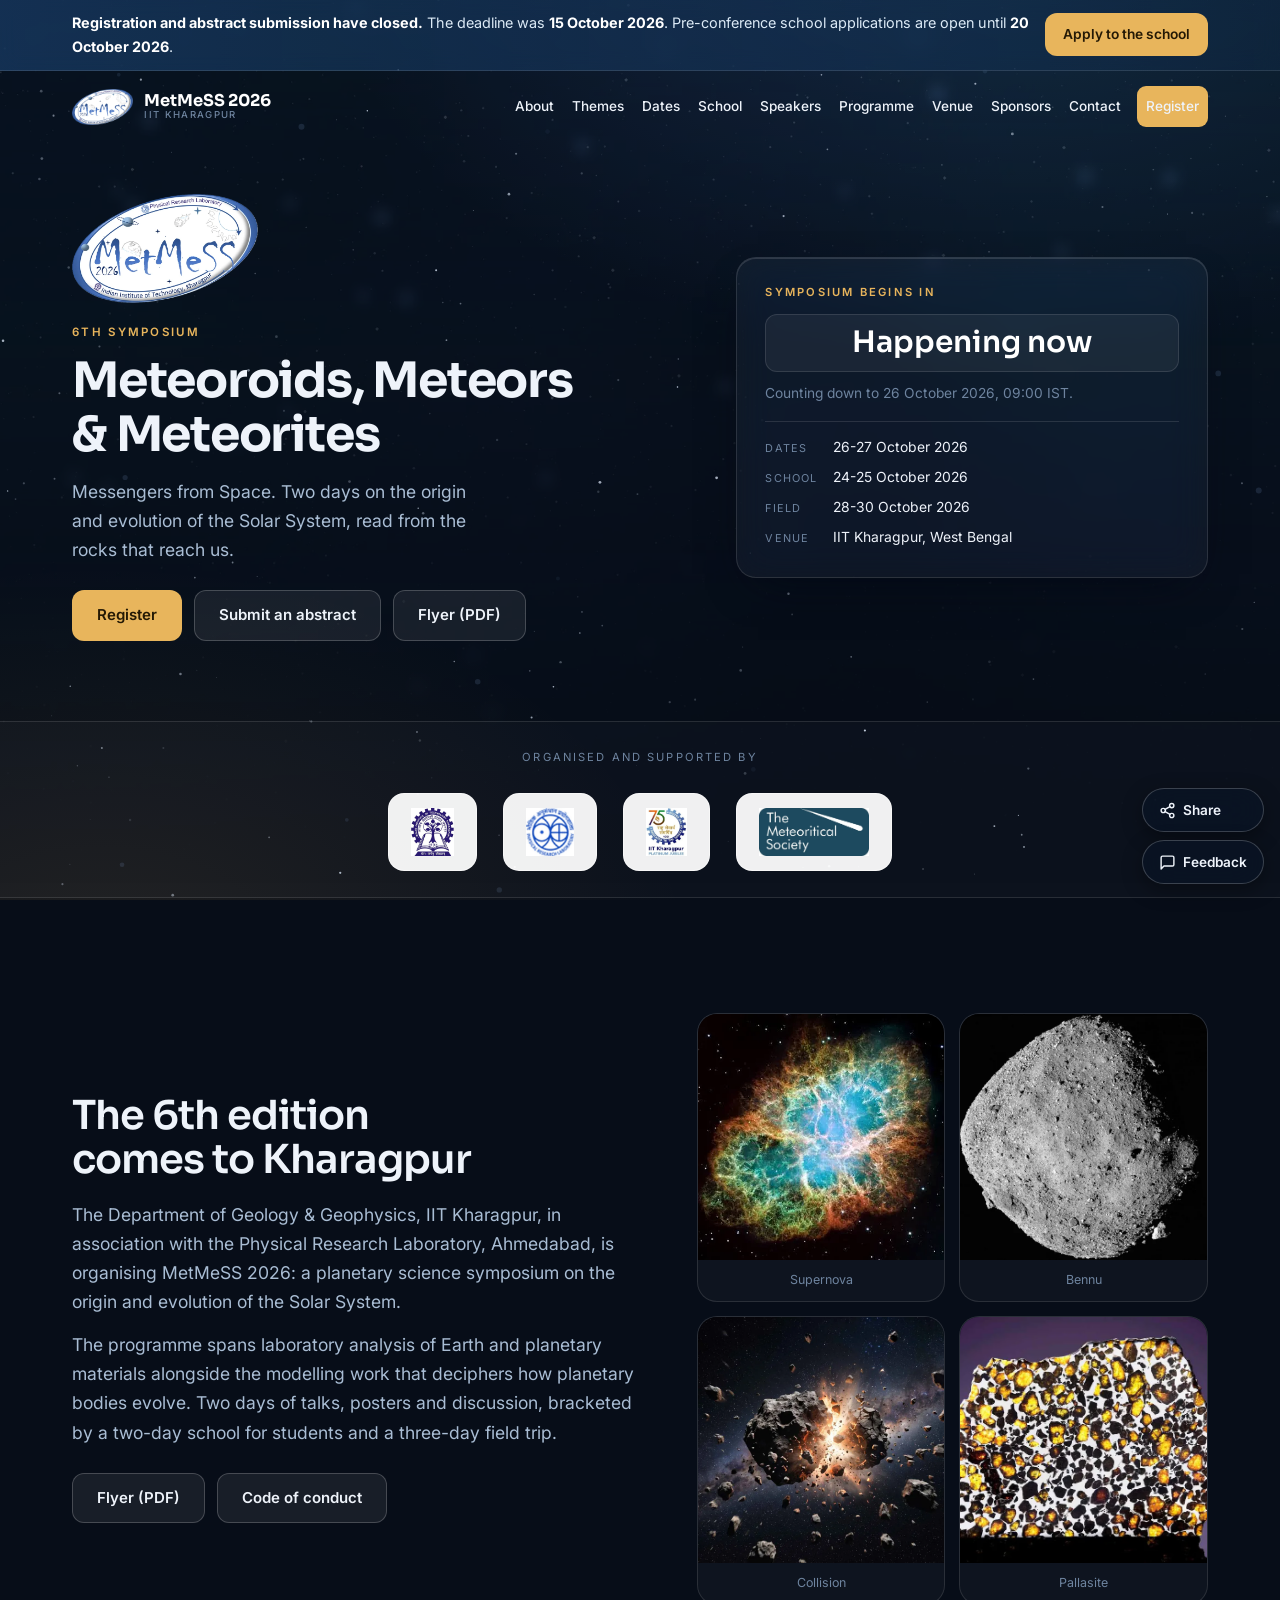
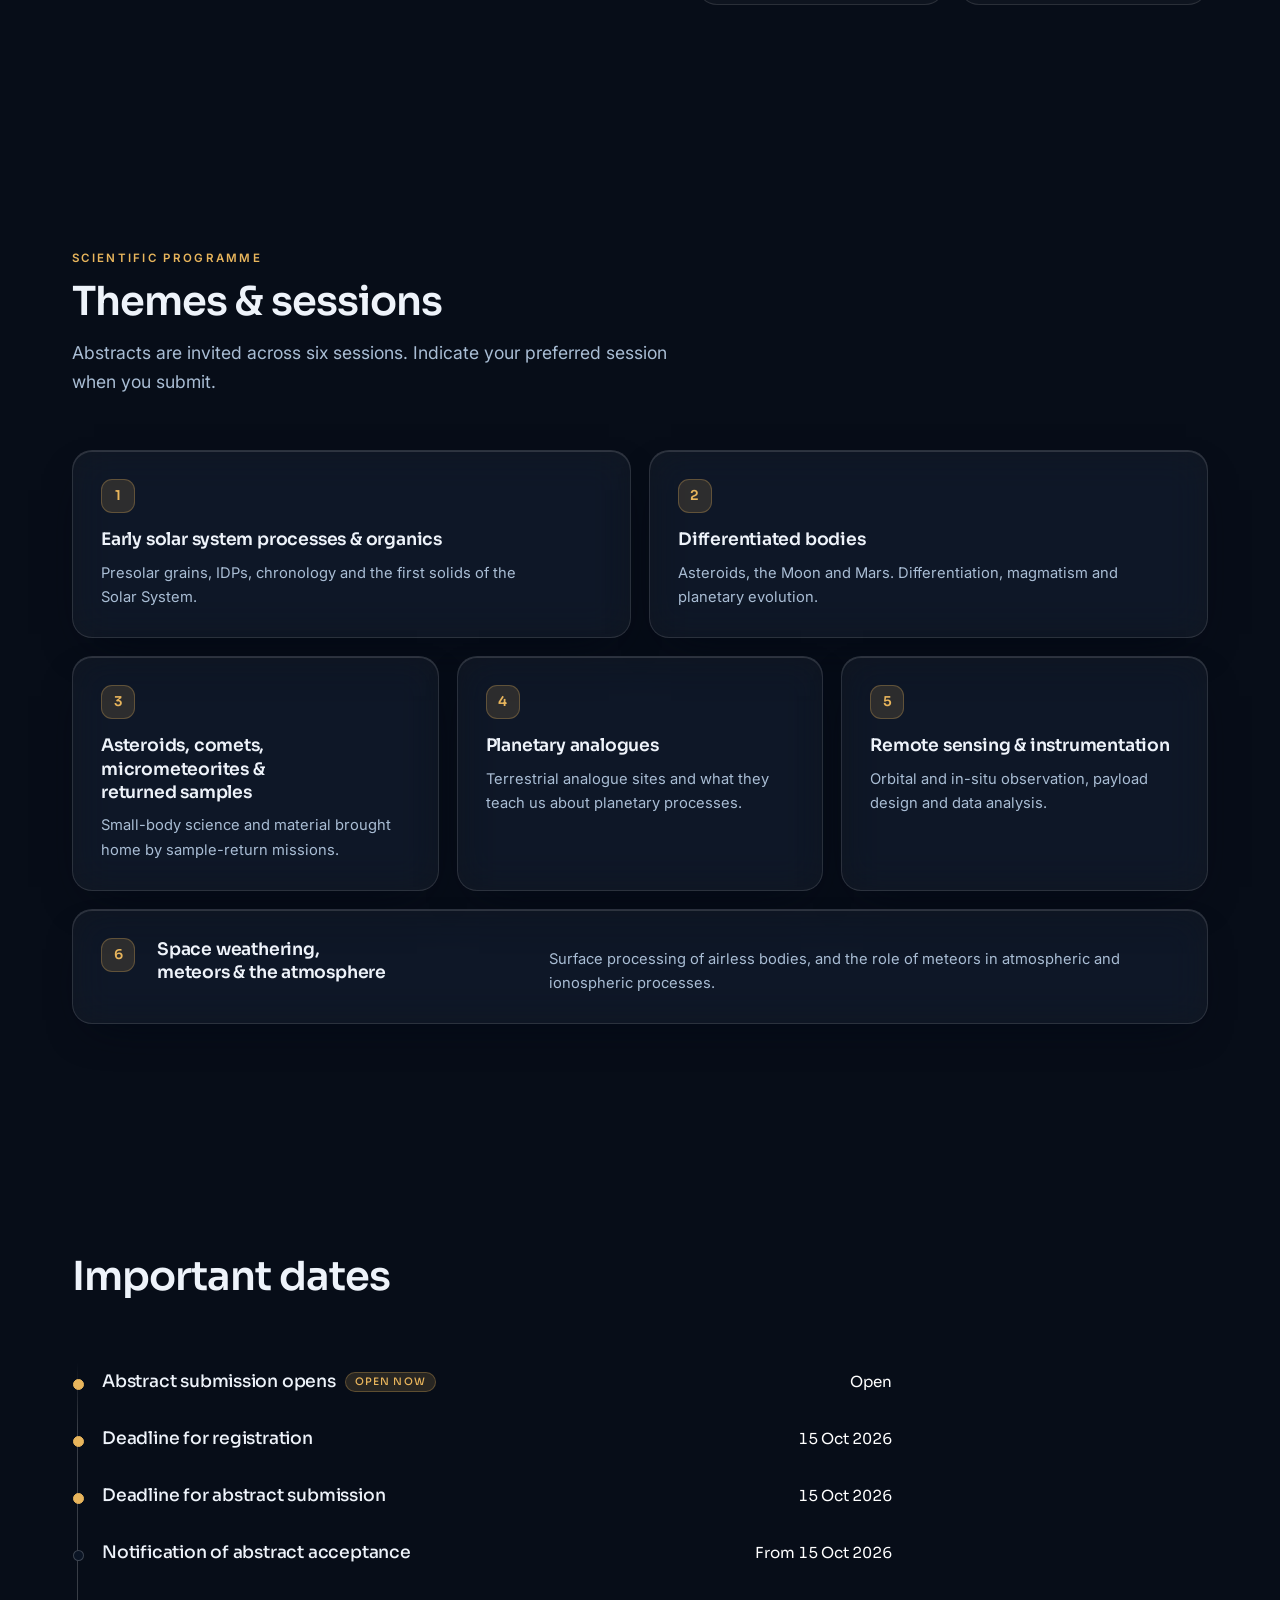
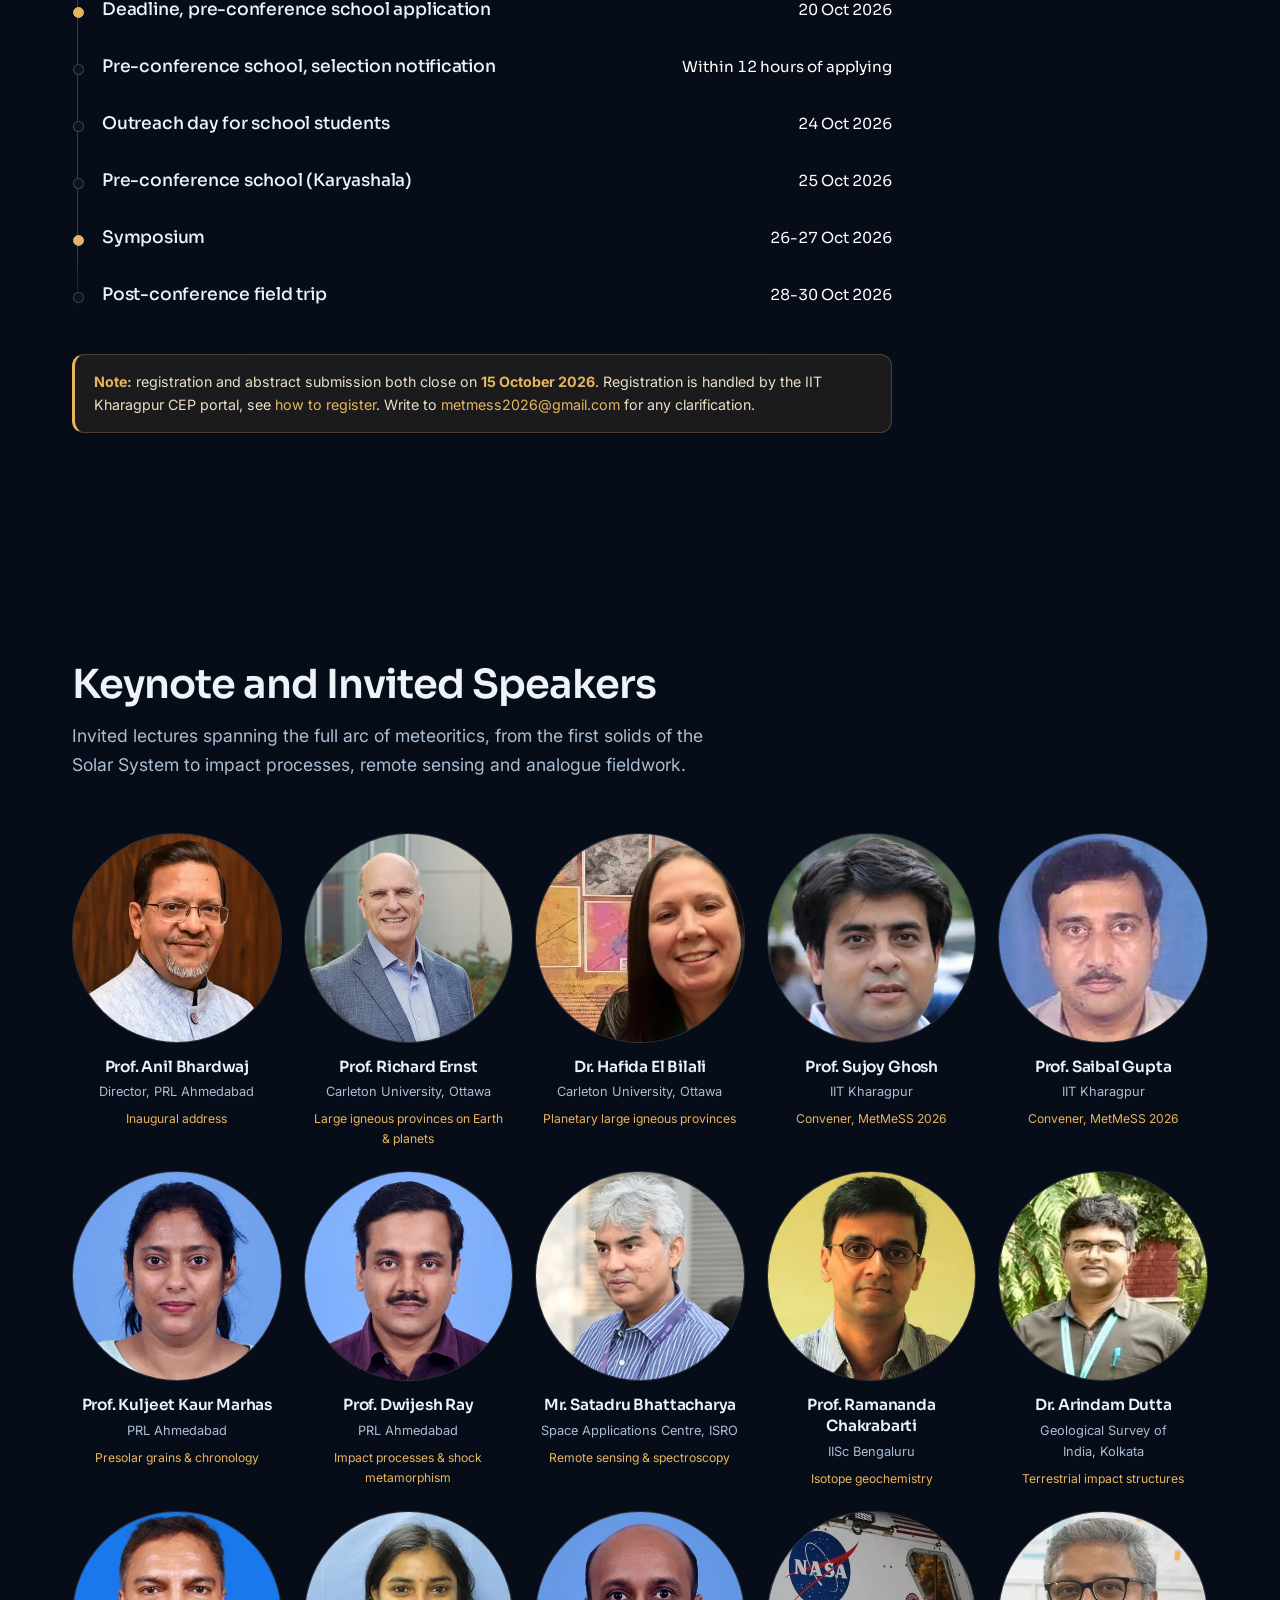
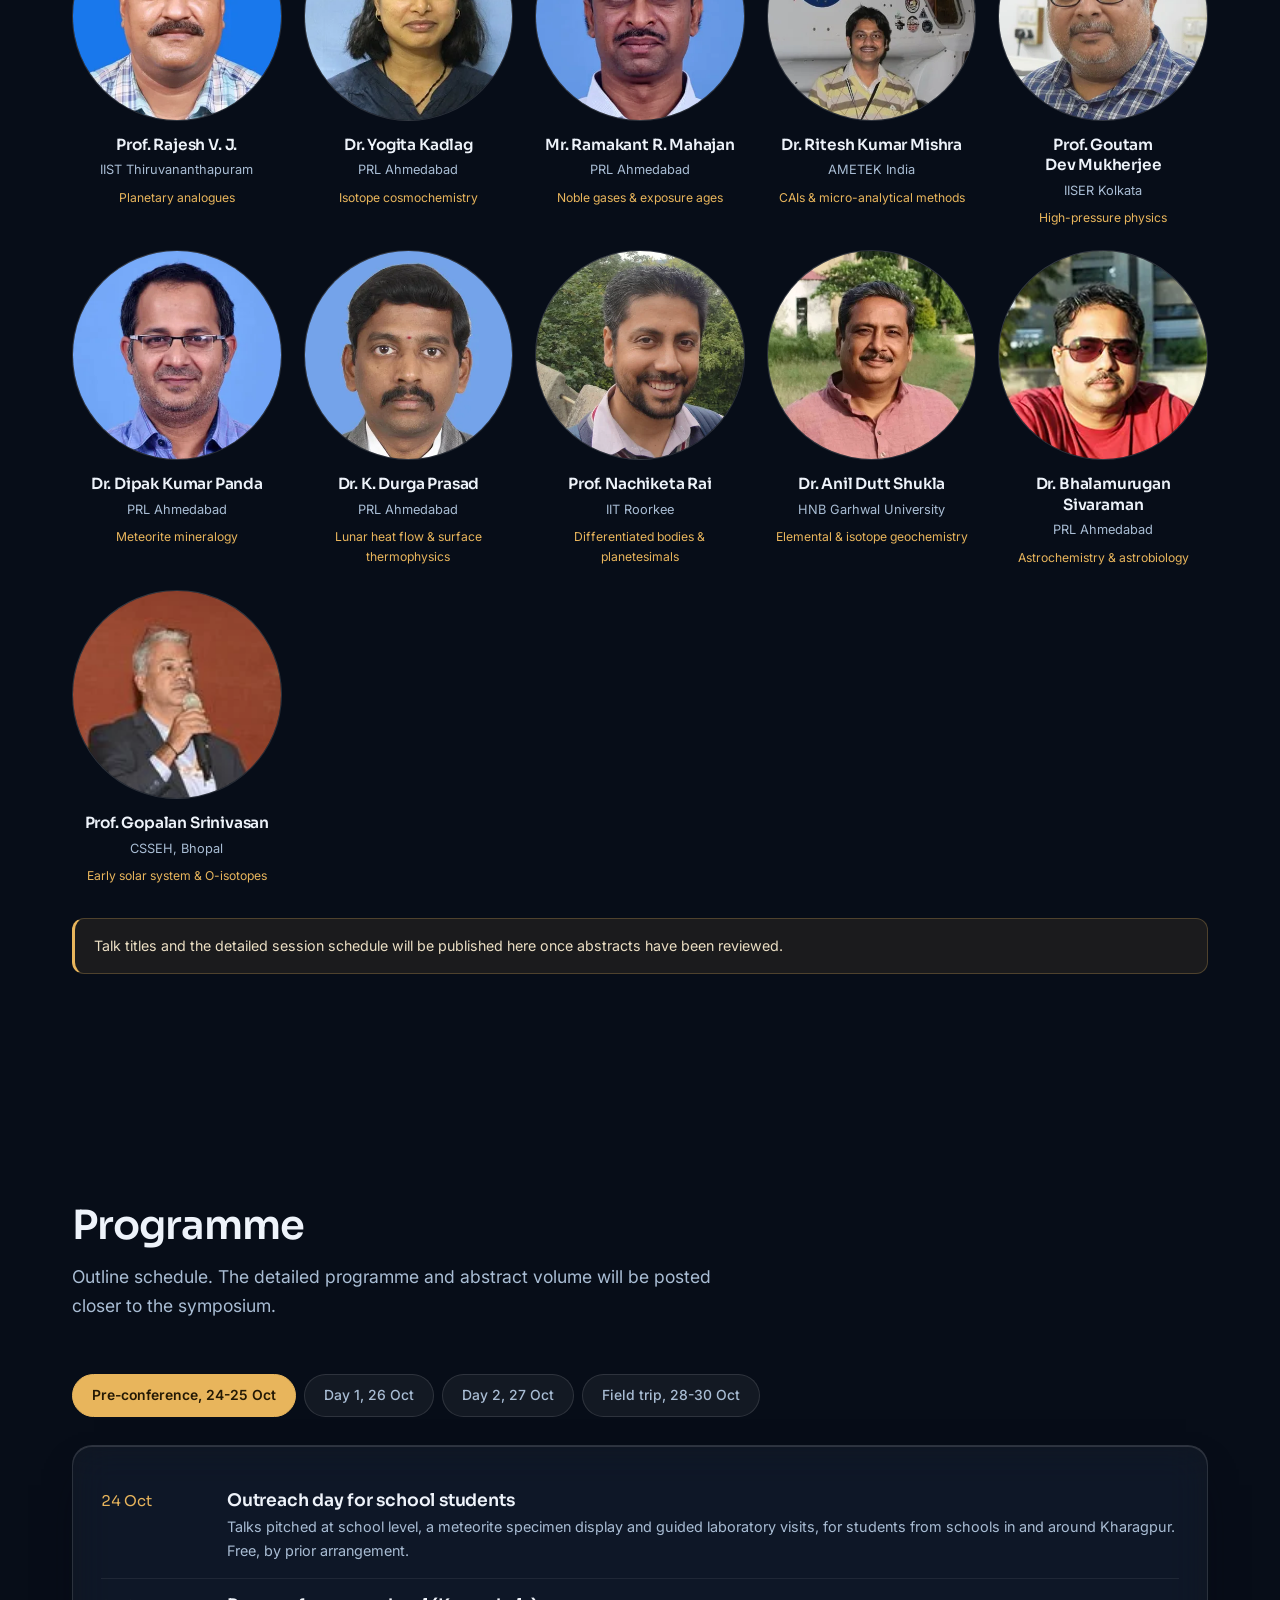
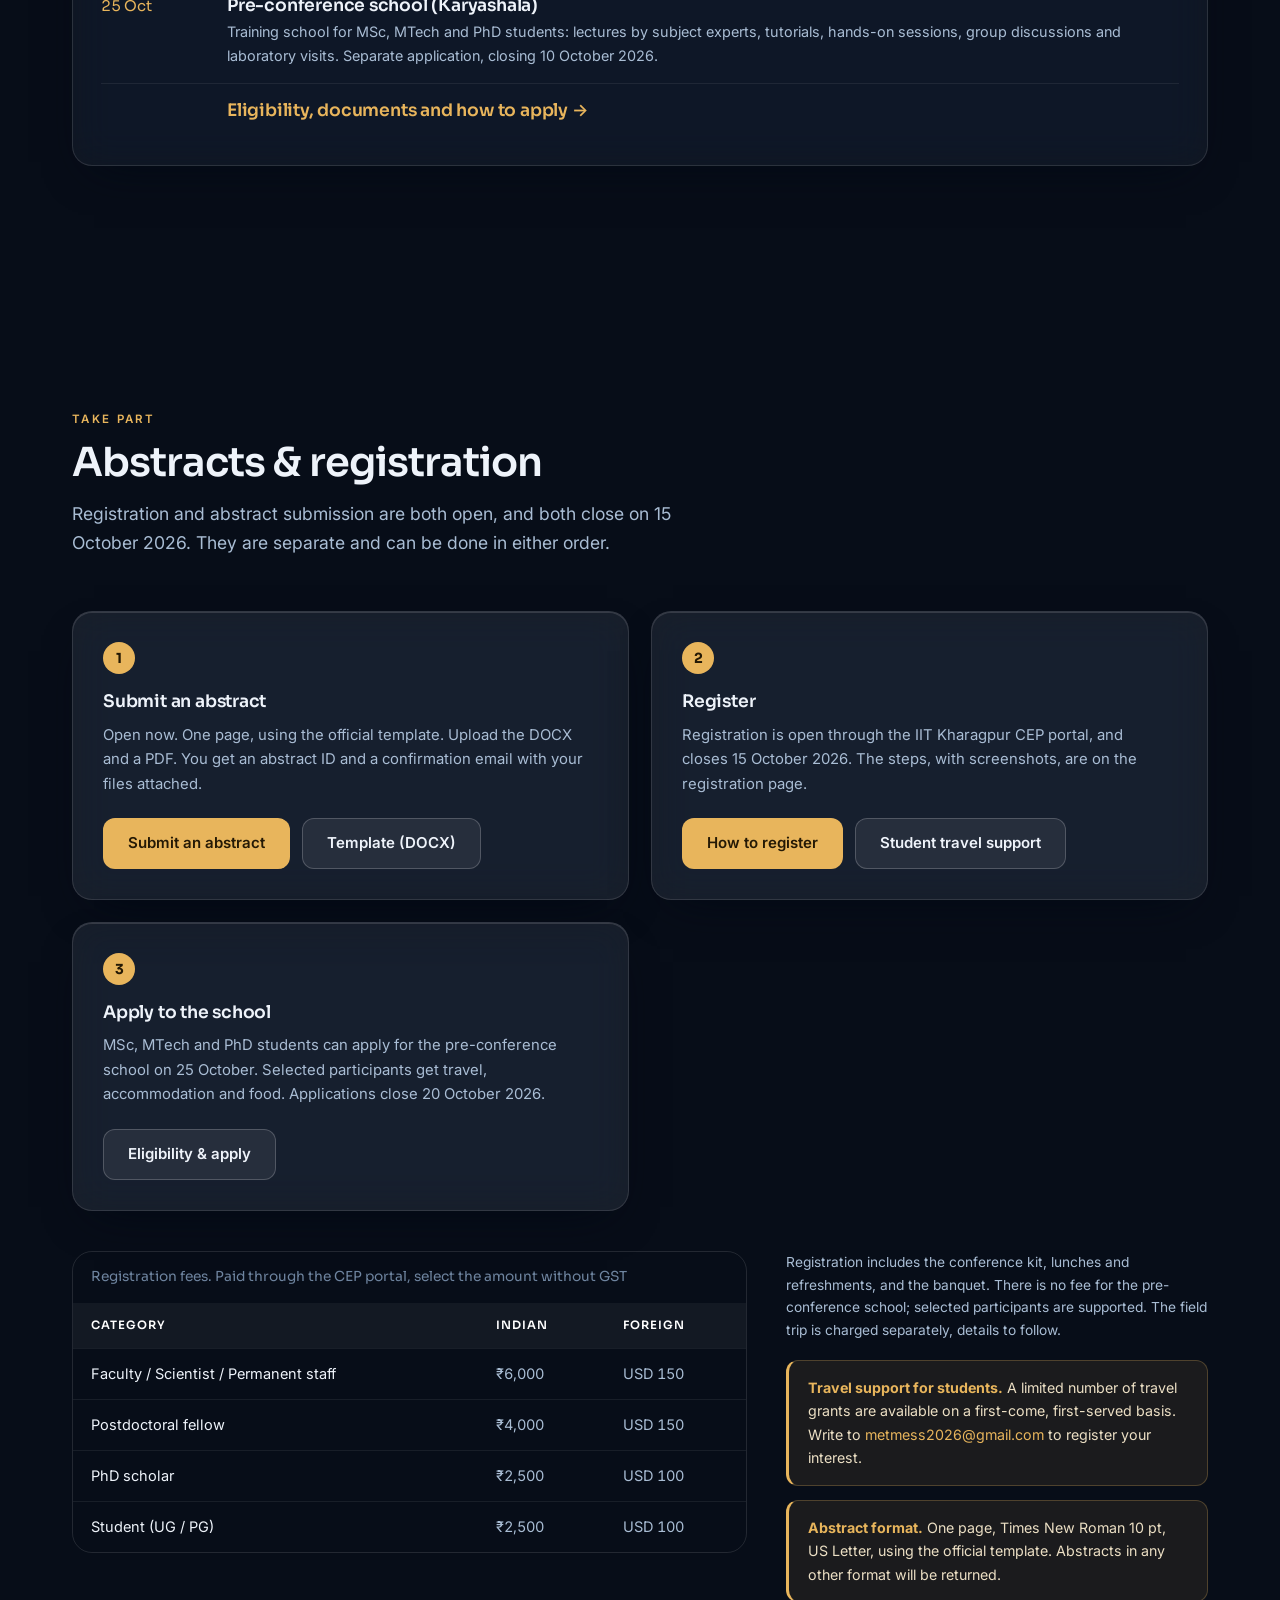
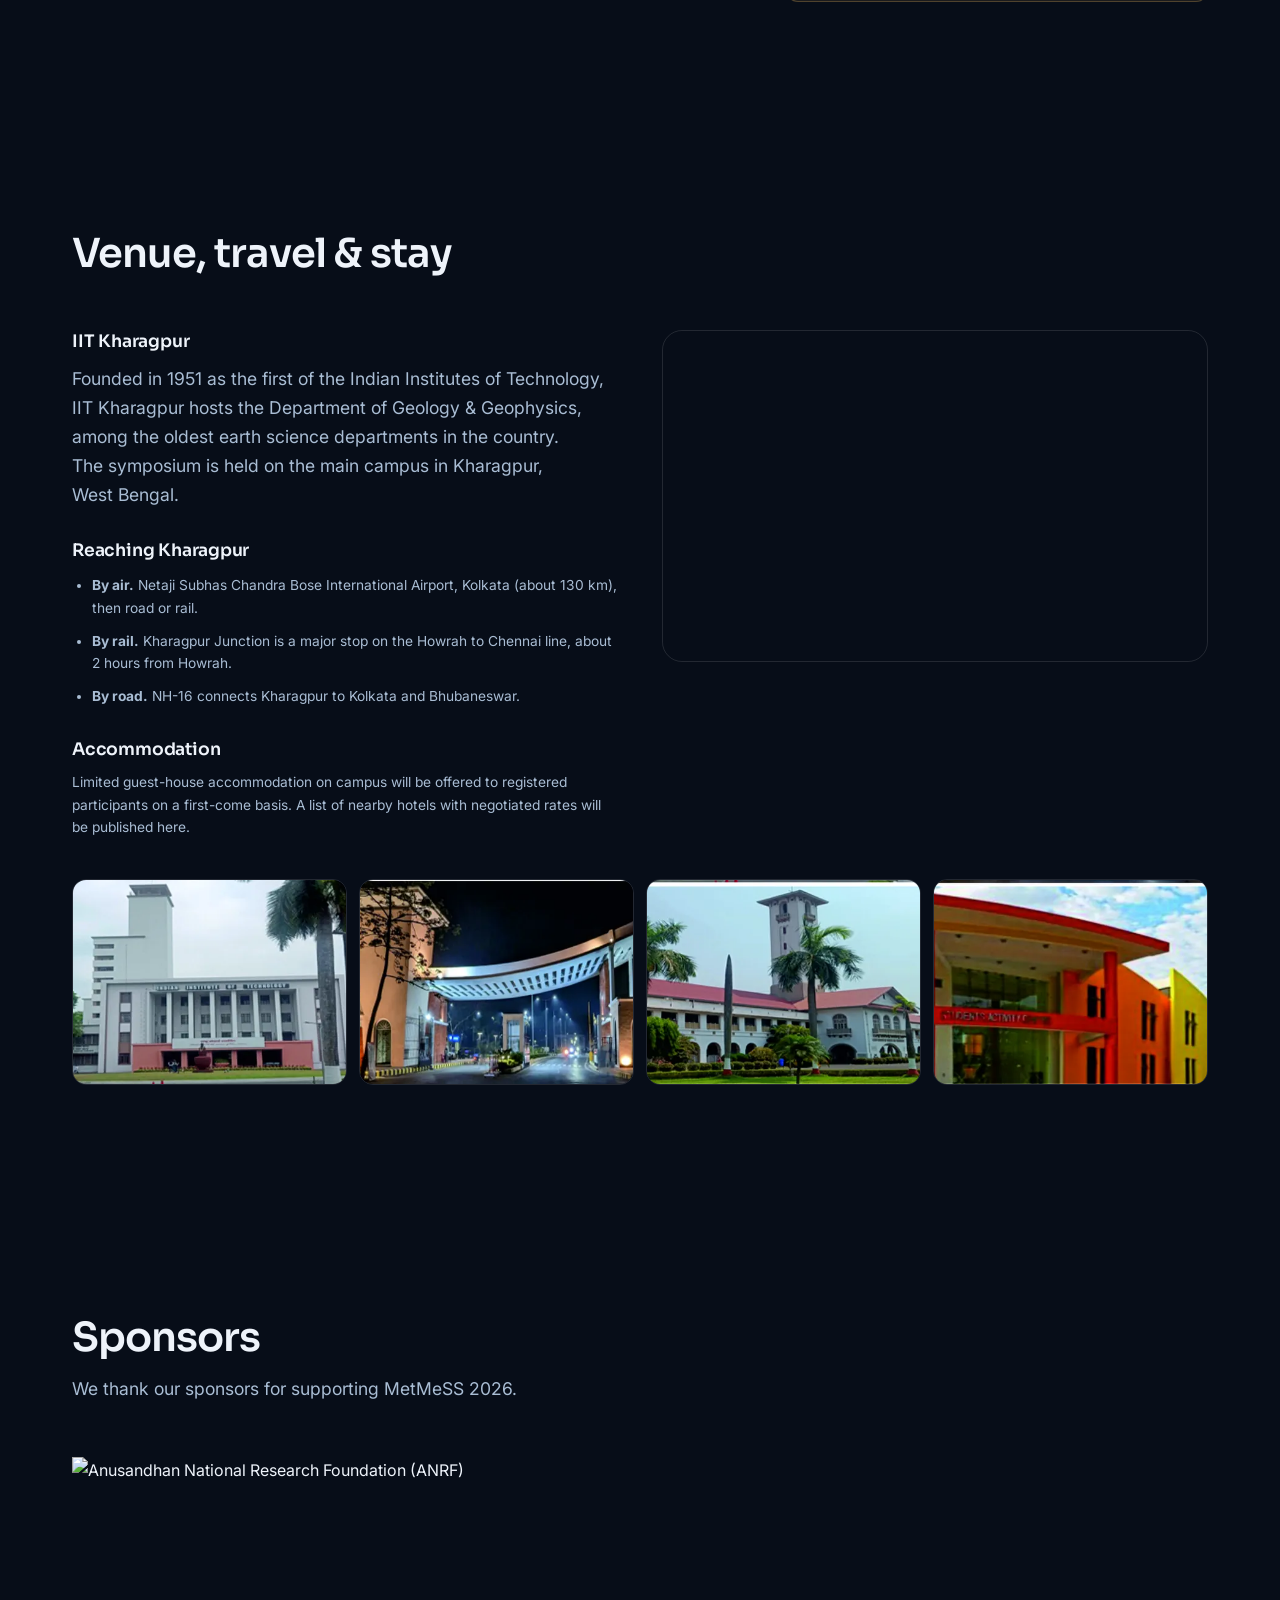
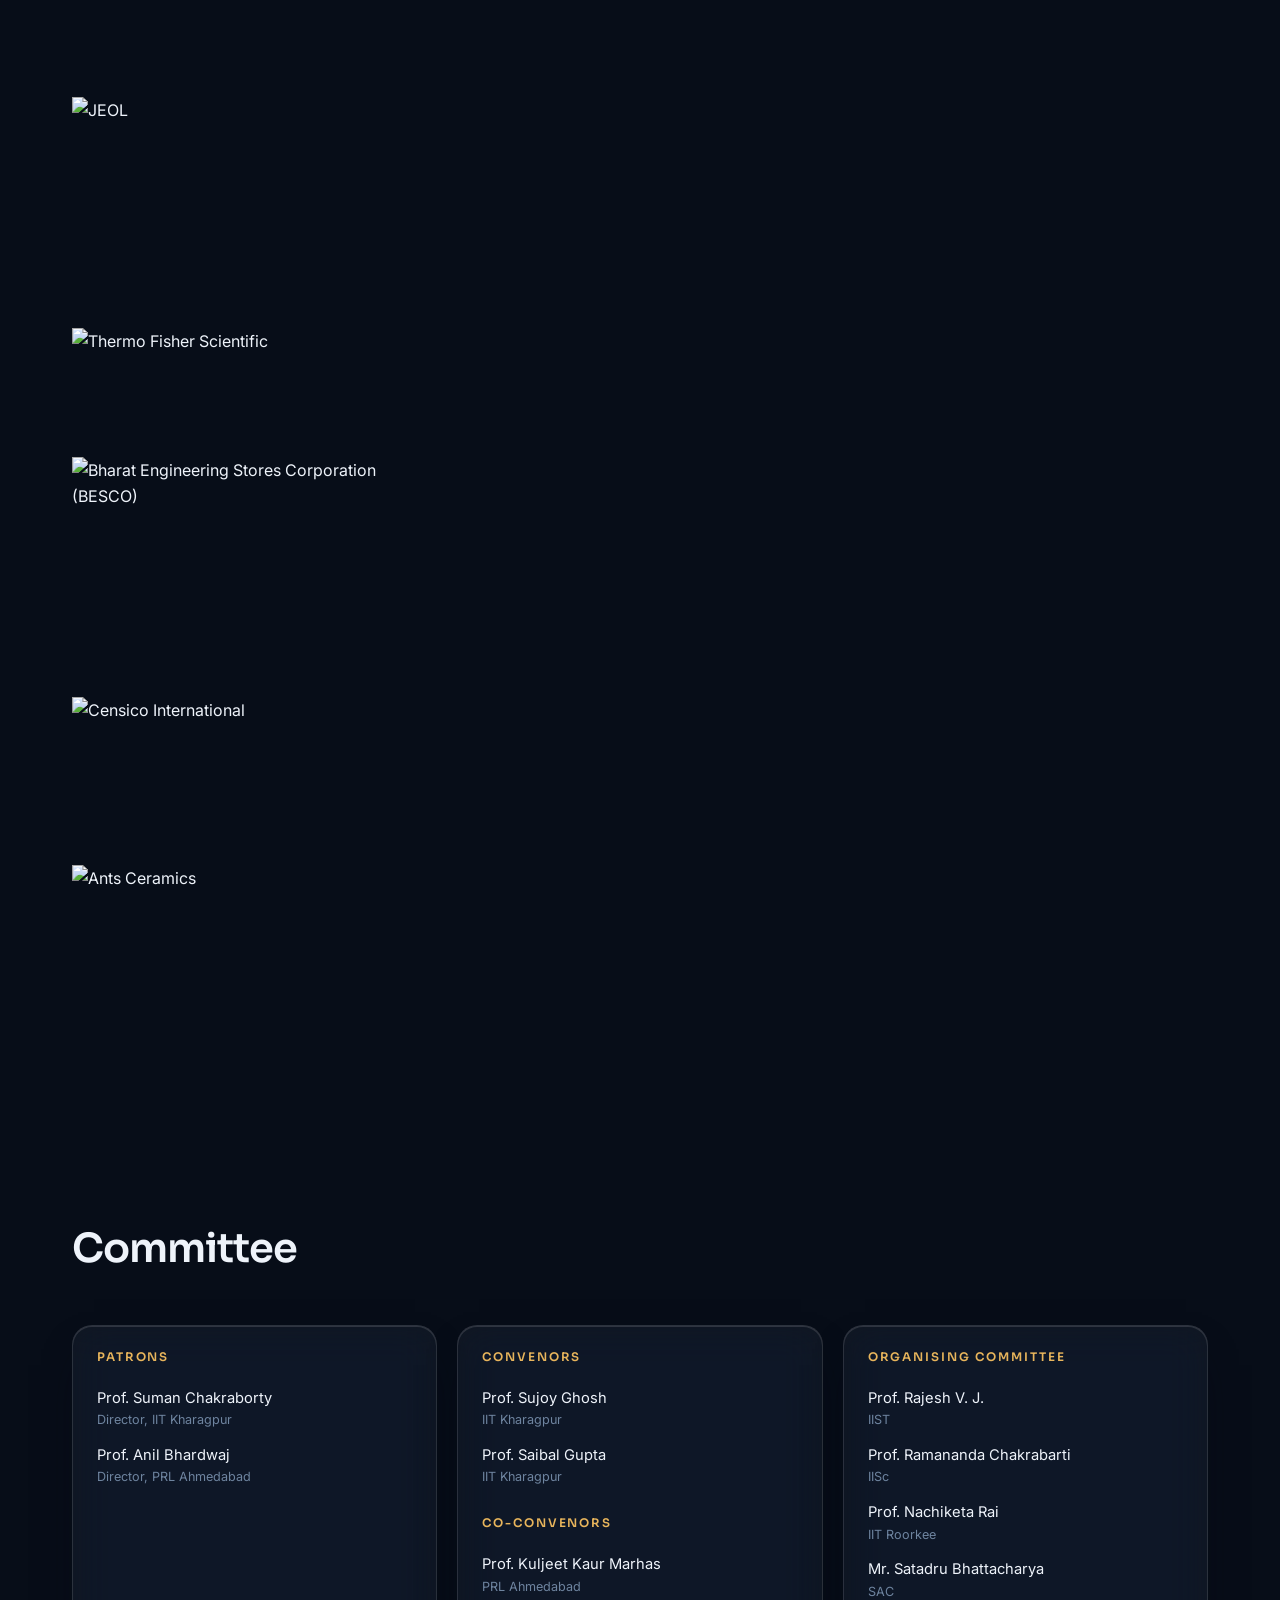
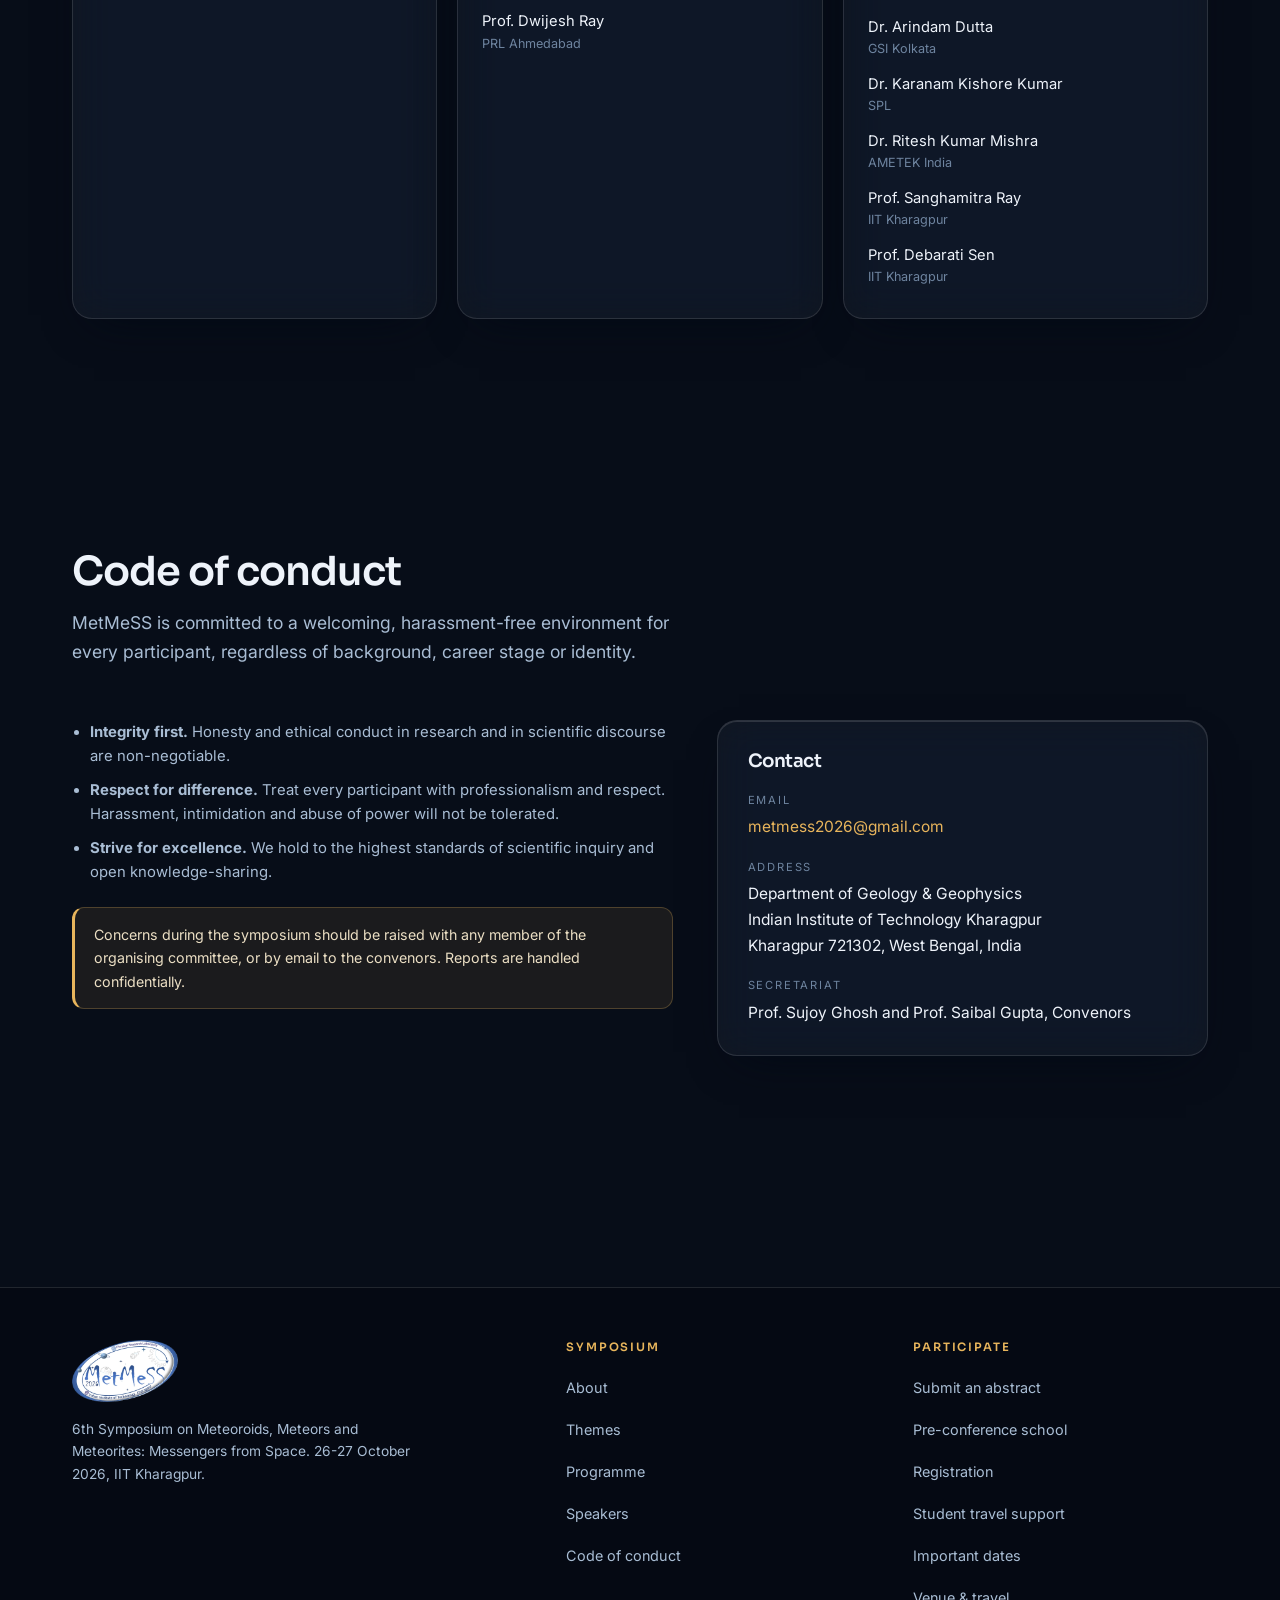
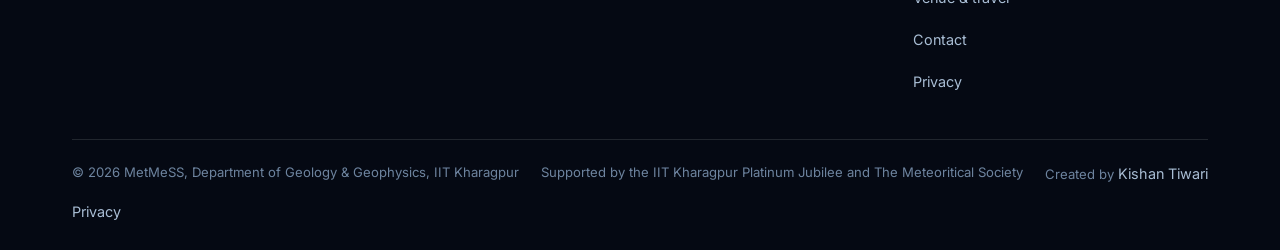
==== index.html @ 6c147ffd "Add files via upload" ====
<!DOCTYPE html>
<html lang="en">
<head>
<meta charset="utf-8">
<meta name="viewport" content="width=device-width, initial-scale=1, viewport-fit=cover">
<title>MetMeSS 2026 | Meteoroids, Meteors &amp; Meteorites, IIT Kharagpur</title>
<meta name="description" content="6th Symposium on Meteoroids, Meteors and Meteorites: Messengers from Space. 26-27 October 2026, Department of Geology &amp; Geophysics, IIT Kharagpur, India.">
<meta name="keywords" content="MetMeSS 2026, meteorites, planetary science, cosmochemistry, IIT Kharagpur, PRL Ahmedabad, symposium">
<meta name="theme-color" content="#070d18">
<link rel="canonical" href="https://metmess.github.io/">
<link rel="icon" href="assets/img/favicon.png" type="image/png">

<meta property="og:type" content="website">
<meta property="og:site_name" content="MetMeSS 2026">
<meta property="og:title" content="MetMeSS 2026, IIT Kharagpur, 26-27 October 2026">
<meta property="og:description" content="6th Symposium on Meteoroids, Meteors and Meteorites: Messengers from Space.">
<meta property="og:url" content="https://metmess.github.io/">
<meta property="og:image" content="https://metmess.github.io/assets/img/og-image.jpg">
<meta property="og:image:width" content="1200">
<meta property="og:image:height" content="630">
<meta name="twitter:card" content="summary_large_image">
<meta name="twitter:title" content="MetMeSS 2026, IIT Kharagpur, 26-27 October 2026">
<meta name="twitter:description" content="6th Symposium on Meteoroids, Meteors and Meteorites: Messengers from Space.">
<meta name="twitter:image" content="https://metmess.github.io/assets/img/og-image.jpg">

<link rel="preconnect" href="https://fonts.googleapis.com">
<link rel="preconnect" href="https://fonts.gstatic.com" crossorigin>
<link rel="preload" as="image" href="assets/img/logo.webp">
<link href="https://fonts.googleapis.com/css2?family=Sora:wght@500;600;700&family=Inter:wght@400;500;600&display=swap" rel="stylesheet">
<link rel="stylesheet" href="assets/css/base.css">
<link rel="stylesheet" href="assets/css/site.css">

<script type="application/ld+json">
{"@context":"https://schema.org","@type":"Event","name":"MetMeSS 2026",
"description":"6th Symposium on Meteoroids, Meteors and Meteorites: Messengers from Space.",
"startDate":"2026-10-26","endDate":"2026-10-27","eventStatus":"https://schema.org/EventScheduled",
"eventAttendanceMode":"https://schema.org/OfflineEventAttendanceMode",
"url":"https://metmess.github.io/","image":"https://metmess.github.io/assets/img/og-image.jpg",
"location":{"@type":"Place","name":"Department of Geology & Geophysics, IIT Kharagpur",
"address":{"@type":"PostalAddress","streetAddress":"Indian Institute of Technology Kharagpur","addressLocality":"Kharagpur","postalCode":"721302","addressRegion":"West Bengal","addressCountry":"IN"}},
"organizer":{"@type":"Organization","name":"Department of Geology & Geophysics, IIT Kharagpur","url":"https://metmess.github.io/"}}
</script>
<script data-goatcounter="https://metmess.goatcounter.com/count" async src="https://gc.zgo.at/count.js"></script>
</head>
<body>
<canvas id="sky" aria-hidden="true"></canvas>
<a class="skip" href="#main">Skip to content</a>

<div class="announce">
  <div class="wrap">
    <p><b>Registration and abstract submission have closed.</b> The deadline was <b>15 October 2026</b>. Pre-conference school applications are open until <b>20 October 2026</b>.</p>
    <a class="btn btn-p btn-sm" href="school.html">Apply to the school</a>
  </div>
</div>

<header class="site-head" id="siteHead">
  <nav class="wrap nav" aria-label="Main">
    <a class="brand" href="#top">
      <img src="assets/img/logo.webp" width="680" height="399" alt="MetMeSS 2026" fetchpriority="high">
      <span class="bt">MetMeSS 2026<span class="bs">IIT Kharagpur</span></span>
    </a>
    <button class="burger" id="burger" aria-expanded="false" aria-controls="navlinks" aria-label="Open menu">
      <svg viewBox="0 0 24 24" fill="none" stroke="currentColor" stroke-width="2" stroke-linecap="round" aria-hidden="true"><path d="M3 6h18M3 12h18M3 18h18"/></svg>
    </button>
    <div class="navlinks" id="navlinks">
      <a href="#about">About</a>
      <a href="#themes">Themes</a>
      <a href="#dates">Dates</a>
      <a href="school.html">School</a>
      <a href="#speakers">Speakers</a>
      <a href="#programme">Programme</a>
      <a href="#venue">Venue</a>
      <a href="#sponsors">Sponsors</a>
      <a href="#contact">Contact</a>
      <a class="btn btn-p btn-sm" href="register.html">Register</a>
    </div>
  </nav>
</header>

<main id="main">

<!-- ===================== HERO ===================== -->
<section class="hero wrap" id="top">
  <div class="hero-grid">
    <div>
      <img class="hero-logo" src="assets/img/logo.webp" width="680" height="399" alt="MetMeSS 2026" fetchpriority="high">
      <p class="eyebrow">6th Symposium</p>
      <h1>Meteoroids, Meteors &amp; Meteorites</h1>
      <p class="lead">Messengers from Space. Two days on the origin and evolution of the Solar System, read from the rocks that reach us.</p>
      <div class="btn-row">
        <a class="btn btn-p" href="register.html">Register</a>
        <a class="btn btn-s" href="abstract.html">Submit an abstract</a>
        <a class="btn btn-s" href="assets/docs/MetMeSS2026_Flyer.pdf" download>Flyer (PDF)</a>
      </div>
    </div>

    <aside class="glass cd" aria-labelledby="cdh">
      <h2 id="cdh">Symposium begins in</h2>
      <div class="cd-grid" id="cd">
        <div><b id="cd-d">--</b><small>Days</small></div>
        <div><b id="cd-h">--</b><small>Hours</small></div>
        <div><b id="cd-m">--</b><small>Min</small></div>
        <div><b id="cd-s">--</b><small>Sec</small></div>
      </div>
      <p class="dim small" id="cdlive" aria-live="polite" style="margin-top:10px">Counting down to 26 October 2026, 09:00 IST.</p>
      <dl class="cd-facts">
        <div><dt>Dates</dt><dd>26-27 October 2026</dd></div>
        <div><dt>School</dt><dd>24-25 October 2026</dd></div>
        <div><dt>Field</dt><dd>28-30 October 2026</dd></div>
        <div><dt>Venue</dt><dd>IIT Kharagpur, West Bengal</dd></div>
      </dl>
    </aside>
  </div>
</section>

<!-- ===================== PARTNERS ===================== -->
<div class="partners">
  <div class="wrap">
    <p class="plabel">Organised and supported by</p>
    <div class="plate"><img src="assets/img/kgp.webp" width="300" height="332" loading="lazy" decoding="async" alt="Indian Institute of Technology Kharagpur"></div>
    <div class="plate"><img src="assets/img/prl.webp" width="300" height="300" loading="lazy" decoding="async" alt="Physical Research Laboratory, Ahmedabad"></div>
    <div class="plate"><img src="assets/img/pj.webp" width="260" height="304" loading="lazy" decoding="async" alt="IIT Kharagpur Platinum Jubilee"></div>
    <div class="plate"><img src="assets/img/metsoc.webp" width="520" height="226" loading="lazy" decoding="async" alt="The Meteoritical Society"></div>
  </div>
</div>

<!-- ===================== ABOUT ===================== -->
<section class="section wrap reveal" id="about">
  <div class="about-grid">
    <div>
      <h2>The 6th edition comes to Kharagpur</h2>
      <p class="lead" style="margin-top:18px">The Department of Geology &amp; Geophysics, IIT Kharagpur, in association with the Physical Research Laboratory, Ahmedabad, is organising MetMeSS 2026: a planetary science symposium on the origin and evolution of the Solar System.</p>
      <p class="lead" style="margin-top:14px">The programme spans laboratory analysis of Earth and planetary materials alongside the modelling work that deciphers how planetary bodies evolve. Two days of talks, posters and discussion, bracketed by a two-day school for students and a three-day field trip.</p>
      <div class="btn-row" style="margin-top:26px">
        <a class="btn btn-s" href="assets/docs/MetMeSS2026_Flyer.pdf" download>Flyer (PDF)</a>
        <a class="btn btn-s" href="#coc">Code of conduct</a>
      </div>
    </div>
    <div class="figs">
      <figure><img src="assets/img/fig1.webp" width="760" height="760" loading="lazy" decoding="async" alt="The Crab Nebula, remnant of a supernova explosion"><figcaption>Supernova</figcaption></figure>
      <figure><img src="assets/img/fig2.webp" width="760" height="718" loading="lazy" decoding="async" alt="Asteroid Bennu imaged by OSIRIS-REx"><figcaption>Bennu</figcaption></figure>
      <figure><img src="assets/img/fig3.webp" width="760" height="760" loading="lazy" decoding="async" alt="Artist's impression of a catastrophic asteroid collision"><figcaption>Collision</figcaption></figure>
      <figure><img src="assets/img/fig4.webp" width="760" height="537" loading="lazy" decoding="async" alt="Polished slice of a pallasite meteorite showing olivine in an iron-nickel matrix"><figcaption>Pallasite</figcaption></figure>
    </div>
  </div>
</section>

<!-- ===================== THEMES ===================== -->
<section class="section wrap reveal" id="themes">
  <div class="section-head">
    <p class="eyebrow">Scientific programme</p>
    <h2>Themes &amp; sessions</h2>
    <p class="lead">Abstracts are invited across six sessions. Indicate your preferred session when you submit.</p>
  </div>
  <div class="themes">
    <article class="glass glass-hover theme"><span class="tn">1</span><h3>Early solar system processes &amp; organics</h3><p>Presolar grains, IDPs, chronology and the first solids of the Solar System.</p></article>
    <article class="glass glass-hover theme"><span class="tn">2</span><h3>Differentiated bodies</h3><p>Asteroids, the Moon and Mars. Differentiation, magmatism and planetary evolution.</p></article>
    <article class="glass glass-hover theme"><span class="tn">3</span><h3>Asteroids, comets, micrometeorites &amp; returned samples</h3><p>Small-body science and material brought home by sample-return missions.</p></article>
    <article class="glass glass-hover theme"><span class="tn">4</span><h3>Planetary analogues</h3><p>Terrestrial analogue sites and what they teach us about planetary processes.</p></article>
    <article class="glass glass-hover theme"><span class="tn">5</span><h3>Remote sensing &amp; instrumentation</h3><p>Orbital and in-situ observation, payload design and data analysis.</p></article>
    <article class="glass glass-hover theme"><span class="tn">6</span><h3>Space weathering, meteors &amp; the atmosphere</h3><p>Surface processing of airless bodies, and the role of meteors in atmospheric and ionospheric processes.</p></article>
  </div>
</section>

<!-- ===================== DATES ===================== -->
<section class="section wrap reveal" id="dates">
  <div class="section-head">
    <h2>Important dates</h2>
  </div>
  <div class="timeline">
    <div class="tl key"><h3>Abstract submission opens<span class="tag">Open now</span></h3><time datetime="2026-08">Open</time></div>
    <div class="tl key"><h3>Deadline for registration</h3><time datetime="2026-10-15">15 Oct 2026</time></div>
    <div class="tl key"><h3>Deadline for abstract submission</h3><time datetime="2026-10-15">15 Oct 2026</time></div>
    <div class="tl"><h3>Notification of abstract acceptance</h3><time datetime="2026-10-15">From 15 Oct 2026</time></div>
    <div class="tl key"><h3>Deadline, pre-conference school application</h3><time datetime="2026-10-20">20 Oct 2026</time></div>
    <div class="tl"><h3>Pre-conference school, selection notification</h3><time>Within 12 hours of applying</time></div>
    <div class="tl"><h3>Outreach day for school students</h3><time datetime="2026-10-24">24 Oct 2026</time></div>
    <div class="tl"><h3>Pre-conference school (Karyashala)</h3><time datetime="2026-10-25">25 Oct 2026</time></div>
    <div class="tl key"><h3>Symposium</h3><time datetime="2026-10-26">26-27 Oct 2026</time></div>
    <div class="tl"><h3>Post-conference field trip</h3><time datetime="2026-10-28">28-30 Oct 2026</time></div>
  </div>
  <div class="notice" style="margin-top:30px;max-width:820px"><b>Note:</b> registration and abstract submission both close on <b>15 October 2026</b>. Registration is handled by the IIT Kharagpur CEP portal, see <a href="register.html">how to register</a>. Write to <a href="mailto:metmess2026@gmail.com">metmess2026@gmail.com</a> for any clarification.</div>
</section>

<!-- ===================== SPEAKERS =====================
     This list reflects the invitation shortlist. Delete any entry that has not
     returned a written acceptance before publicising the site widely. -->
<section class="section wrap reveal" id="speakers">
  <div class="section-head">
    <h2>Keynote and Invited Speakers</h2>
    <p class="lead">Invited lectures spanning the full arc of meteoritics, from the first solids of the Solar System to impact processes, remote sensing and analogue fieldwork.</p>
  </div>
  <div class="people">
    <div class="person"><div class="ph"><img src="assets/img/speakers/anil-bhardwaj.webp" width="400" height="400" loading="lazy" decoding="async" alt="Prof. Anil Bhardwaj" onerror="this.remove()"><span aria-hidden="true">AB</span></div><h3>Prof. Anil Bhardwaj</h3><p class="aff">Director, PRL Ahmedabad</p><p class="topic">Inaugural address</p></div>
    <div class="person"><div class="ph"><img src="assets/img/speakers/richard-ernst.webp" width="400" height="400" loading="lazy" decoding="async" alt="Prof. Richard Ernst" onerror="this.remove()"><span aria-hidden="true">RE</span></div><h3>Prof. Richard Ernst</h3><p class="aff">Carleton University, Ottawa</p><p class="topic">Large igneous provinces on Earth &amp; planets</p></div>
    <div class="person"><div class="ph"><img src="assets/img/speakers/hafida-el-bilali.webp" width="400" height="400" loading="lazy" decoding="async" alt="Dr. Hafida El Bilali" onerror="this.remove()"><span aria-hidden="true">HE</span></div><h3>Dr. Hafida El Bilali</h3><p class="aff">Carleton University, Ottawa</p><p class="topic">Planetary large igneous provinces</p></div>
    <div class="person"><div class="ph"><img src="assets/img/speakers/sujoy-ghosh.webp" width="400" height="400" loading="lazy" decoding="async" alt="Prof. Sujoy Ghosh" onerror="this.remove()"><span aria-hidden="true">SG</span></div><h3>Prof. Sujoy Ghosh</h3><p class="aff">IIT Kharagpur</p><p class="topic">Convener, MetMeSS 2026</p></div>
    <div class="person"><div class="ph"><img src="assets/img/speakers/saibal-gupta.webp" width="400" height="400" loading="lazy" decoding="async" alt="Prof. Saibal Gupta" onerror="this.remove()"><span aria-hidden="true">SG</span></div><h3>Prof. Saibal Gupta</h3><p class="aff">IIT Kharagpur</p><p class="topic">Convener, MetMeSS 2026</p></div>
    <div class="person"><div class="ph"><img src="assets/img/speakers/kuljeet-kaur-marhas.webp" width="400" height="400" loading="lazy" decoding="async" alt="Prof. Kuljeet Kaur Marhas" onerror="this.remove()"><span aria-hidden="true">KM</span></div><h3>Prof. Kuljeet Kaur Marhas</h3><p class="aff">PRL Ahmedabad</p><p class="topic">Presolar grains &amp; chronology</p></div>
    <div class="person"><div class="ph"><img src="assets/img/speakers/dwijesh-ray.webp" width="400" height="400" loading="lazy" decoding="async" alt="Prof. Dwijesh Ray" onerror="this.remove()"><span aria-hidden="true">DR</span></div><h3>Prof. Dwijesh Ray</h3><p class="aff">PRL Ahmedabad</p><p class="topic">Impact processes &amp; shock metamorphism</p></div>
    <div class="person"><div class="ph"><img src="assets/img/speakers/satadru-bhattacharya.webp" width="400" height="400" loading="lazy" decoding="async" alt="Mr. Satadru Bhattacharya" onerror="this.remove()"><span aria-hidden="true">SB</span></div><h3>Mr. Satadru Bhattacharya</h3><p class="aff">Space Applications Centre, ISRO</p><p class="topic">Remote sensing &amp; spectroscopy</p></div>
    <div class="person"><div class="ph"><img src="assets/img/speakers/ramananda-chakrabarti.webp" width="400" height="343" loading="lazy" decoding="async" alt="Prof. Ramananda Chakrabarti" onerror="this.remove()"><span aria-hidden="true">RC</span></div><h3>Prof. Ramananda Chakrabarti</h3><p class="aff">IISc Bengaluru</p><p class="topic">Isotope geochemistry</p></div>
    <div class="person"><div class="ph"><img src="assets/img/speakers/arindam-dutta.webp" width="280" height="356" loading="lazy" decoding="async" alt="Dr. Arindam Dutta" onerror="this.remove()"><span aria-hidden="true">AD</span></div><h3>Dr. Arindam Dutta</h3><p class="aff">Geological Survey of India, Kolkata</p><p class="topic">Terrestrial impact structures</p></div>
    <div class="person"><div class="ph"><img src="assets/img/speakers/rajesh-v-j.webp" width="400" height="413" loading="lazy" decoding="async" alt="Prof. Rajesh V. J." onerror="this.remove()"><span aria-hidden="true">RJ</span></div><h3>Prof. Rajesh V. J.</h3><p class="aff">IIST Thiruvananthapuram</p><p class="topic">Planetary analogues</p></div>
    <div class="person"><div class="ph"><img src="assets/img/speakers/yogita-kadlag.webp" width="360" height="297" loading="lazy" decoding="async" alt="Dr. Yogita Kadlag" onerror="this.remove()"><span aria-hidden="true">YK</span></div><h3>Dr. Yogita Kadlag</h3><p class="aff">PRL Ahmedabad</p><p class="topic">Isotope cosmochemistry</p></div>
    <div class="person"><div class="ph"><img src="assets/img/speakers/ramakant-r-mahajan.webp" width="400" height="400" loading="lazy" decoding="async" alt="Mr. Ramakant R. Mahajan" onerror="this.remove()"><span aria-hidden="true">RM</span></div><h3>Mr. Ramakant R. Mahajan</h3><p class="aff">PRL Ahmedabad</p><p class="topic">Noble gases &amp; exposure ages</p></div>
    <div class="person"><div class="ph"><img src="assets/img/speakers/ritesh-kumar-mishra.webp" width="400" height="400" loading="lazy" decoding="async" alt="Dr. Ritesh Kumar Mishra" onerror="this.remove()"><span aria-hidden="true">RM</span></div><h3>Dr. Ritesh Kumar Mishra</h3><p class="aff">AMETEK India</p><p class="topic">CAIs &amp; micro-analytical methods</p></div>
    <div class="person"><div class="ph"><img src="assets/img/speakers/goutam-dev-mukherjee.webp" width="400" height="400" loading="lazy" decoding="async" alt="Prof. Goutam Dev Mukherjee" onerror="this.remove()"><span aria-hidden="true">GM</span></div><h3>Prof. Goutam Dev Mukherjee</h3><p class="aff">IISER Kolkata</p><p class="topic">High-pressure physics</p></div>
    <div class="person"><div class="ph"><img src="assets/img/speakers/dipak-kumar-panda.webp" width="400" height="400" loading="lazy" decoding="async" alt="Dr. Dipak Kumar Panda" onerror="this.remove()"><span aria-hidden="true">DP</span></div><h3>Dr. Dipak Kumar Panda</h3><p class="aff">PRL Ahmedabad</p><p class="topic">Meteorite mineralogy</p></div>
    <div class="person"><div class="ph"><img src="assets/img/speakers/durga-prasad.webp" width="400" height="400" loading="lazy" decoding="async" alt="Dr. K. Durga Prasad" onerror="this.remove()"><span aria-hidden="true">DP</span></div><h3>Dr. K. Durga Prasad</h3><p class="aff">PRL Ahmedabad</p><p class="topic">Lunar heat flow &amp; surface thermophysics</p></div>
    <div class="person"><div class="ph"><img src="assets/img/speakers/nachiketa-rai.webp" width="400" height="400" loading="lazy" decoding="async" alt="Prof. Nachiketa Rai" onerror="this.remove()"><span aria-hidden="true">NR</span></div><h3>Prof. Nachiketa Rai</h3><p class="aff">IIT Roorkee</p><p class="topic">Differentiated bodies &amp; planetesimals</p></div>
    <div class="person"><div class="ph"><img src="assets/img/speakers/anil-dutt-shukla.webp" width="400" height="400" loading="lazy" decoding="async" alt="Dr. Anil Dutt Shukla" onerror="this.remove()"><span aria-hidden="true">AS</span></div><h3>Dr. Anil Dutt Shukla</h3><p class="aff">HNB Garhwal University</p><p class="topic">Elemental &amp; isotope geochemistry</p></div>
    <div class="person"><div class="ph"><img src="assets/img/speakers/bhalamurugan-sivaraman.webp" width="200" height="246" loading="lazy" decoding="async" alt="Dr. Bhalamurugan Sivaraman" onerror="this.remove()"><span aria-hidden="true">BS</span></div><h3>Dr. Bhalamurugan Sivaraman</h3><p class="aff">PRL Ahmedabad</p><p class="topic">Astrochemistry &amp; astrobiology</p></div>
    <div class="person"><div class="ph"><img src="assets/img/speakers/gopalan-srinivasan.webp" width="140" height="152" loading="lazy" decoding="async" alt="Prof. Gopalan Srinivasan" onerror="this.remove()"><span aria-hidden="true">GS</span></div><h3>Prof. Gopalan Srinivasan</h3><p class="aff">CSSEH, Bhopal</p><p class="topic">Early solar system &amp; O-isotopes</p></div>
  </div>
  <div class="notice" style="margin-top:32px">Talk titles and the detailed session schedule will be published here once abstracts have been reviewed.</div>
</section>

<!-- ===================== PROGRAMME ===================== -->
<section class="section wrap reveal" id="programme">
  <div class="section-head">
    <h2>Programme</h2>
    <p class="lead">Outline schedule. The detailed programme and abstract volume will be posted closer to the symposium.</p>
  </div>
  <div class="tabs" role="tablist" aria-label="Programme days">
    <button class="tab" role="tab" aria-selected="true"  aria-controls="p0" id="t0">Pre-conference, 24-25 Oct</button>
    <button class="tab" role="tab" aria-selected="false" aria-controls="p1" id="t1" tabindex="-1">Day 1, 26 Oct</button>
    <button class="tab" role="tab" aria-selected="false" aria-controls="p2" id="t2" tabindex="-1">Day 2, 27 Oct</button>
    <button class="tab" role="tab" aria-selected="false" aria-controls="p3" id="t3" tabindex="-1">Field trip, 28-30 Oct</button>
  </div>
  <div class="glass panel" id="p0" role="tabpanel" aria-labelledby="t0" tabindex="0">
    <div class="slot"><time>24 Oct</time><div><h3>Outreach day for school students</h3><p>Talks pitched at school level, a meteorite specimen display and guided laboratory visits, for students from schools in and around Kharagpur. Free, by prior arrangement.</p></div></div>
    <div class="slot"><time>25 Oct</time><div><h3>Pre-conference school (Karyashala)</h3><p>Training school for MSc, MTech and PhD students: lectures by subject experts, tutorials, hands-on sessions, group discussions and laboratory visits. Separate application, closing 10 October 2026.</p></div></div>
    <div class="slot"><time></time><div><h3><a href="school.html">Eligibility, documents and how to apply &rarr;</a></h3></div></div>
  </div>
  <div class="glass panel" id="p1" role="tabpanel" aria-labelledby="t1" tabindex="0" hidden>
    <div class="slot"><time>09:00</time><div><h3>Registration</h3></div></div>
    <div class="slot"><time>09:30</time><div><h3>Inaugural ceremony</h3></div></div>
    <div class="slot"><time>10:30</time><div><h3>Sessions I and II</h3><p>Early solar system processes and organics. Differentiated bodies.</p></div></div>
    <div class="slot"><time>14:00</time><div><h3>Poster session</h3></div></div>
    <div class="slot"><time>19:00</time><div><h3>Conference banquet</h3></div></div>
  </div>
  <div class="glass panel" id="p2" role="tabpanel" aria-labelledby="t2" tabindex="0" hidden>
    <div class="slot"><time>09:30</time><div><h3>Sessions III to VI</h3><p>Small bodies and returned samples. Planetary analogues. Remote sensing and instrumentation. Space weathering and meteors.</p></div></div>
    <div class="slot"><time>14:00</time><div><h3>Laboratory visits</h3><p>Facilities at the Department of Geology &amp; Geophysics.</p></div></div>
    <div class="slot"><time>16:00</time><div><h3>Concluding session, awards and feedback</h3></div></div>
  </div>
  <div class="glass panel" id="p3" role="tabpanel" aria-labelledby="t3" tabindex="0" hidden>
    <div class="slot"><time>Day 1</time><div><h3>Departure and geological traverse</h3><p>Itinerary to be announced.</p></div></div>
    <div class="slot"><time>Days 2-3</time><div><h3>Field stops and return</h3><p>Itinerary to be announced.</p></div></div>
  </div>
</section>

<!-- ===================== TAKE PART ===================== -->
<section class="section wrap reveal" id="register">
  <div class="section-head">
    <p class="eyebrow">Take part</p>
    <h2>Abstracts &amp; registration</h2>
    <p class="lead">Registration and abstract submission are both open, and both close on 15 October 2026. They are separate and can be done in either order.</p>
  </div>

  <div class="tracks">
    <article class="glass glass-2 track">
      <span class="tnum">1</span>
      <h3>Submit an abstract</h3>
      <p>Open now. One page, using the official template. Upload the DOCX and a PDF. You get an abstract ID and a confirmation email with your files attached.</p>
      <div class="btn-row">
        <a class="btn btn-p" href="abstract.html">Submit an abstract</a>
        <a class="btn btn-s" href="assets/docs/MetMeSS2026_Abstract_Template.docx" download>Template (DOCX)</a>
      </div>
    </article>
    <article class="glass glass-2 track">
      <span class="tnum">2</span>
      <h3>Register</h3>
      <p>Registration is open through the IIT Kharagpur CEP portal, and closes 15 October 2026. The steps, with screenshots, are on the registration page.</p>
      <div class="btn-row"><a class="btn btn-p" href="register.html">How to register</a><a class="btn btn-s" href="support.html">Student travel support</a></div>
    </article>
    <article class="glass glass-2 track">
      <span class="tnum">3</span>
      <h3>Apply to the school</h3>
      <p>MSc, MTech and PhD students can apply for the pre-conference school on 25 October. Selected participants get travel, accommodation and food. Applications close 20 October 2026.</p>
      <div class="btn-row"><a class="btn btn-s" href="school.html">Eligibility &amp; apply</a></div>
    </article>
  </div>

  <div class="fees">
    <div class="tw">
      <table>
        <caption class="dim small" style="padding-inline:18px;padding-top:14px">Registration fees. Paid through the CEP portal, select the amount without GST</caption>
        <thead><tr><th scope="col">Category</th><th scope="col">Indian</th><th scope="col">Foreign</th></tr></thead>
        <tbody>
          <tr><td>Faculty / Scientist / Permanent staff</td><td>&#8377;6,000</td><td>USD 150</td></tr>
          <tr><td>Postdoctoral fellow</td><td>&#8377;4,000</td><td>USD 150</td></tr>
          <tr><td>PhD scholar</td><td>&#8377;2,500</td><td>USD 100</td></tr>
          <tr><td>Student (UG / PG)</td><td>&#8377;2,500</td><td>USD 100</td></tr>
        </tbody>
      </table>
    </div>
    <div>
      <p class="small">Registration includes the conference kit, lunches and refreshments, and the banquet. There is no fee for the pre-conference school; selected participants are supported. The field trip is charged separately, details to follow.</p>
      <div class="notice" style="margin-top:18px"><b>Travel support for students.</b> A limited number of travel grants are available on a first-come, first-served basis. Write to <a href="mailto:metmess2026@gmail.com">metmess2026@gmail.com</a> to register your interest.</div>
      <div class="notice"><b>Abstract format.</b> One page, Times New Roman 10 pt, US Letter, using the official template. Abstracts in any other format will be returned.</div>
    </div>
  </div>
</section>

<!-- ===================== VENUE ===================== -->
<section class="section wrap reveal" id="venue">
  <div class="section-head">
    <h2>Venue, travel &amp; stay</h2>
  </div>
  <div class="venue">
    <div>
      <h3>IIT Kharagpur</h3>
      <p class="lead" style="margin-top:10px">Founded in 1951 as the first of the Indian Institutes of Technology, IIT Kharagpur hosts the Department of Geology &amp; Geophysics, among the oldest earth science departments in the country. The symposium is held on the main campus in Kharagpur, West Bengal.</p>
      <h3 style="margin-top:30px">Reaching Kharagpur</h3>
      <ul class="stack-sm small" style="margin-top:12px;padding-left:20px">
        <li><b>By air.</b> Netaji Subhas Chandra Bose International Airport, Kolkata (about 130 km), then road or rail.</li>
        <li><b>By rail.</b> Kharagpur Junction is a major stop on the Howrah to Chennai line, about 2 hours from Howrah.</li>
        <li><b>By road.</b> NH-16 connects Kharagpur to Kolkata and Bhubaneswar.</li>
      </ul>
      <h3 style="margin-top:30px">Accommodation</h3>
      <p class="small" style="margin-top:10px">Limited guest-house accommodation on campus will be offered to registered participants on a first-come basis. A list of nearby hotels with negotiated rates will be published here.</p>
    </div>
    <div class="map">
      <iframe title="Map of IIT Kharagpur" loading="lazy" referrerpolicy="no-referrer-when-downgrade"
        src="https://www.google.com/maps?q=Indian+Institute+of+Technology+Kharagpur&amp;output=embed"></iframe>
    </div>
  </div>
  <div class="gallery">
    <img src="assets/img/campus1.webp" width="900" height="333" loading="lazy" decoding="async" alt="IIT Kharagpur main building">
    <img src="assets/img/campus2.webp" width="900" height="333" loading="lazy" decoding="async" alt="IIT Kharagpur main gate at night">
    <img src="assets/img/campus3.webp" width="900" height="334" loading="lazy" decoding="async" alt="A campus building at IIT Kharagpur">
    <img src="assets/img/campus4.webp" width="900" height="334" loading="lazy" decoding="async" alt="The students activity centre">
  </div>
</section>

<!-- ===================== COMMITTEE ===================== -->
<!-- ===================== SPONSORS ===================== -->
<section class="section wrap reveal" id="sponsors">
  <div class="section-head"><h2>Sponsors</h2><p class="lead">We thank our sponsors for supporting MetMeSS 2026.</p></div>
  <div class="sponsors">
    <div class="plate"><img src="assets/img/sponsors/anrf.webp" width="497" height="240" loading="lazy" decoding="async" alt="Anusandhan National Research Foundation (ANRF)"></div>
    <div class="plate"><img src="assets/img/sponsors/jeol.webp" width="600" height="231" loading="lazy" decoding="async" alt="JEOL"></div>
    <div class="plate"><img src="assets/img/sponsors/thermo-fisher.webp" width="600" height="129" loading="lazy" decoding="async" alt="Thermo Fisher Scientific"></div>
    <div class="plate"><img src="assets/img/sponsors/besco.webp" width="327" height="240" loading="lazy" decoding="async" alt="Bharat Engineering Stores Corporation (BESCO)"></div>
    <div class="plate"><img src="assets/img/sponsors/censico.webp" width="600" height="168" loading="lazy" decoding="async" alt="Censico International"></div>
    <div class="plate"><img src="assets/img/sponsors/antslab.webp" width="600" height="132" loading="lazy" decoding="async" alt="Ants Ceramics"></div>
  </div>
</section>

<section class="section wrap reveal" id="committee">
  <div class="section-head"><h2>Committee</h2></div>
  <div class="committee">
    <div class="glass com">
      <h3>Patrons</h3>
      <ul>
        <li>Prof. Suman Chakraborty<span>Director, IIT Kharagpur</span></li>
        <li>Prof. Anil Bhardwaj<span>Director, PRL Ahmedabad</span></li>
      </ul>
    </div>
    <div class="glass com">
      <h3>Convenors</h3>
      <ul>
        <li>Prof. Sujoy Ghosh<span>IIT Kharagpur</span></li>
        <li>Prof. Saibal Gupta<span>IIT Kharagpur</span></li>
      </ul>
      <h3 style="margin-top:22px">Co-convenors</h3>
      <ul>
        <li>Prof. Kuljeet Kaur Marhas<span>PRL Ahmedabad</span></li>
        <li>Prof. Dwijesh Ray<span>PRL Ahmedabad</span></li>
      </ul>
    </div>
    <div class="glass com">
      <h3>Organising committee</h3>
      <ul>
        <li>Prof. Rajesh V. J.<span>IIST</span></li>
        <li>Prof. Ramananda Chakrabarti<span>IISc</span></li>
        <li>Prof. Nachiketa Rai<span>IIT Roorkee</span></li>
        <li>Mr. Satadru Bhattacharya<span>SAC</span></li>
        <li>Dr. Arindam Dutta<span>GSI Kolkata</span></li>
        <li>Dr. Karanam Kishore Kumar<span>SPL</span></li>
        <li>Dr. Ritesh Kumar Mishra<span>AMETEK India</span></li>
        <li>Prof. Sanghamitra Ray<span>IIT Kharagpur</span></li>
        <li>Prof. Debarati Sen<span>IIT Kharagpur</span></li>
      </ul>
    </div>
  </div>
</section>

<!-- ===================== CONDUCT + CONTACT ===================== -->
<section class="section wrap reveal" id="coc">
  <div class="section-head">
    <h2>Code of conduct</h2>
    <p class="lead">MetMeSS is committed to a welcoming, harassment-free environment for every participant, regardless of background, career stage or identity.</p>
  </div>
  <div class="contact">
    <div>
      <ul class="conduct">
        <li><b>Integrity first.</b> Honesty and ethical conduct in research and in scientific discourse are non-negotiable.</li>
        <li><b>Respect for difference.</b> Treat every participant with professionalism and respect. Harassment, intimidation and abuse of power will not be tolerated.</li>
        <li><b>Strive for excellence.</b> We hold to the highest standards of scientific inquiry and open knowledge-sharing.</li>
      </ul>
      <div class="notice" style="margin-top:22px">Concerns during the symposium should be raised with any member of the organising committee, or by email to the convenors. Reports are handled confidentially.</div>
    </div>
    <div class="glass contact-card" id="contact">
      <h2 style="font-size:1.15rem;margin-bottom:20px">Contact</h2>
      <dl>
        <dt>Email</dt>
        <dd><a href="mailto:metmess2026@gmail.com">metmess2026@gmail.com</a></dd>
        <dt>Address</dt>
        <dd>Department of Geology &amp; Geophysics<br>Indian Institute of Technology Kharagpur<br>Kharagpur 721302, West Bengal, India</dd>
        <dt>Secretariat</dt>
        <dd>Prof. Sujoy Ghosh and Prof. Saibal Gupta, Convenors</dd>
      </dl>
    </div>
  </div>
</section>

</main>

<footer class="site-foot">
  <div class="wrap">
    <div class="fgrid">
      <div>
        <img src="assets/img/logo.webp" width="680" height="399" loading="lazy" decoding="async" alt="MetMeSS 2026" style="height:62px;width:auto;margin-bottom:16px">
        <p class="small" style="max-width:40ch">6th Symposium on Meteoroids, Meteors and Meteorites: Messengers from Space. 26-27 October 2026, IIT Kharagpur.</p>
      </div>
      <div>
        <h3>Symposium</h3>
        <ul>
          <li><a href="#about">About</a></li>
          <li><a href="#themes">Themes</a></li>
          <li><a href="#programme">Programme</a></li>
          <li><a href="#speakers">Speakers</a></li>
          <li><a href="#coc">Code of conduct</a></li>
        </ul>
      </div>
      <div>
        <h3>Participate</h3>
        <ul>
          <li><a href="abstract.html">Submit an abstract</a></li>
          <li><a href="school.html">Pre-conference school</a></li>
          <li><a href="register.html">Registration</a></li>
          <li><a href="support.html">Student travel support</a></li>
          <li><a href="#dates">Important dates</a></li>
          <li><a href="#venue">Venue &amp; travel</a></li>
          <li><a href="#contact">Contact</a></li>
          <li><a href="privacy.html">Privacy</a></li>
        </ul>
      </div>
    </div>
    <div class="fbot">
      <span>&copy; 2026 MetMeSS, Department of Geology &amp; Geophysics, IIT Kharagpur</span>
      <span>Supported by the IIT Kharagpur Platinum Jubilee and The Meteoritical Society</span>
      <span>Created by <a href="https://kishangeo.github.io/">Kishan Tiwari</a></span>
      <span><a href="privacy.html">Privacy</a></span>
    </div>
  </div>
</footer>

<script src="assets/js/sky.js" defer></script>
<script src="assets/js/share.js" defer></script>
<script src="assets/js/site.js" defer></script>
</body>
</html>
---- assets/css/base.css ----
/* ============================================================
   MetMeSS 2026 - base.css
   Design tokens, reset, typography, layout primitives, glass.
   Edit colours and spacing here. Nothing else needs touching.
   ============================================================ */

:root{
  /* --- surface: one deep blue family, no second theme --- */
  --bg:        #070d18;
  --bg-2:      #0a1424;
  --ink:       #eef3fa;
  --ink-2:     #a9bdd4;
  --ink-3:     #6e849f;

  /* --- one accent, locked for the whole page --- */
  --accent:    #e8b55c;
  --accent-in: #241905;   /* text that sits on the accent */
  --accent-hi: #f3c87e;

  /* --- glass --- */
  --glass:        rgba(255,255,255,.045);
  --glass-strong: rgba(255,255,255,.075);
  --glass-line:   rgba(255,255,255,.115);
  --glass-line-2: rgba(255,255,255,.2);
  --glass-blur:   saturate(150%) blur(18px);
  --lift: 0 18px 44px -22px rgba(2,8,20,.9);
  --edge: inset 0 1px 0 rgba(255,255,255,.13);

  /* --- shape: cards 20, controls 12, pills for chips and tabs --- */
  --r-card: 20px;
  --r-ctrl: 12px;

  --max: 1200px;
  --gut: clamp(18px, 4vw, 32px);
  --sp:  clamp(64px, 9vw, 116px);

  --disp:'Sora',var(--sans);
  --sans:'Inter','Segoe UI',system-ui,-apple-system,sans-serif;
}

*,*::before,*::after{box-sizing:border-box}
*{margin:0;padding:0}
html{
  scroll-behavior:smooth;
  scroll-padding-top:88px;
  color-scheme:dark;
  -webkit-text-size-adjust:100%;
}
body{
  font-family:var(--sans);
  font-size:16px;
  line-height:1.65;
  color:var(--ink);
  background:var(--bg);
  -webkit-font-smoothing:antialiased;
  overflow-x:hidden;
  touch-action:manipulation;
  -webkit-tap-highlight-color:rgba(232,181,92,.18);
}

/* the whole page sits on one fixed starfield, so sections never
   flip theme; the image is behind everything at low opacity */
/* the starfield canvas, painted by sky.js, sits between the gradient
   ground and the page content. Layer order: -3 gradient, -2 photo, -1 stars */
#sky{
  position:fixed; inset:0; z-index:-1;
  width:100%; height:100%; display:block;
  pointer-events:none;
}

body::before{
  content:"";
  position:fixed; inset:0; z-index:-3;
  background:
    radial-gradient(1100px 700px at 78% -8%, rgba(58,110,175,.30), transparent 62%),
    radial-gradient(900px 620px at 8% 108%, rgba(232,181,92,.10), transparent 66%),
    var(--bg);
}
body::after{
  content:"";
  position:fixed; inset:0; z-index:-2;
  background:url('../img/space.webp') center/cover no-repeat;
  opacity:.24;
  mask-image:linear-gradient(180deg,#000 0%,rgba(0,0,0,.35) 62%,transparent 100%);
  -webkit-mask-image:linear-gradient(180deg,#000 0%,rgba(0,0,0,.35) 62%,transparent 100%);
}

img,svg{max-width:100%;height:auto;display:block}
a{color:var(--accent);text-decoration:none}
a:hover{color:var(--accent-hi)}
:focus-visible{outline:2px solid var(--accent);outline-offset:3px;border-radius:6px}

/* ---------- type ---------- */
h1,h2,h3,h4{font-family:var(--disp);letter-spacing:-.025em;line-height:1.1;text-wrap:balance}
h1{font-size:clamp(2.1rem,5.4vw,3.7rem);font-weight:700}
h2{font-size:clamp(1.65rem,3.4vw,2.5rem);font-weight:600}
h3{font-size:1.08rem;font-weight:600;letter-spacing:-.012em;line-height:1.35}
p{text-wrap:pretty}
.lead{color:var(--ink-2);font-size:clamp(1rem,1.5vw,1.1rem);max-width:60ch}
.small{font-size:.86rem;color:var(--ink-2)}
.dim{color:var(--ink-3)}
.num{font-variant-numeric:tabular-nums}
.eyebrow{
  font-size:.72rem;font-weight:600;letter-spacing:.2em;
  text-transform:uppercase;color:var(--accent);margin-bottom:12px;
}

/* ---------- layout ---------- */
.wrap{width:100%;max-width:var(--max);margin-inline:auto;padding-inline:var(--gut)}
.section{padding-block:var(--sp);position:relative}
.section-head{max-width:64ch;margin-bottom:clamp(32px,5vw,54px)}
.section-head p{margin-top:14px}
.stack-sm{display:flex;flex-direction:column;gap:10px}
.grid{display:grid;gap:clamp(14px,2vw,20px)}
.skip{position:absolute;left:-9999px}
.skip:focus{left:var(--gut);top:12px;z-index:300;background:var(--accent);color:var(--accent-in);padding:11px 18px;border-radius:var(--r-ctrl)}

/* ---------- glass primitive ----------
   One rule for every panel on the site. Real glass needs three
   things: the blur, a hairline edge, and an inner top highlight.  */
.glass{
  position:relative;
  background:var(--glass);
  border:1px solid var(--glass-line);
  border-radius:var(--r-card);
  box-shadow:var(--lift),var(--edge);
  -webkit-backdrop-filter:var(--glass-blur);
  backdrop-filter:var(--glass-blur);
}
.glass-2{background:var(--glass-strong)}
.glass-hover{transition:border-color .22s ease,transform .22s ease,background .22s ease}
.glass-hover:hover{border-color:var(--glass-line-2);background:var(--glass-strong);transform:translateY(-3px)}

/* solid fallbacks so the page never turns into unreadable mush */
@supports not ((backdrop-filter:blur(4px)) or (-webkit-backdrop-filter:blur(4px))){
  .glass{background:#0f1c30}
  .glass-2{background:#132437}
}
@media (prefers-reduced-transparency:reduce){
  .glass{background:#0f1c30;-webkit-backdrop-filter:none;backdrop-filter:none}
  .glass-2{background:#132437}
}

/* ---------- buttons ---------- */
.btn{
  display:inline-flex;align-items:center;justify-content:center;gap:9px;
  min-height:46px;padding:12px 24px;
  border:1px solid transparent;border-radius:var(--r-ctrl);
  font:inherit;font-size:.94rem;font-weight:600;cursor:pointer;
  transition:background-color .18s ease,border-color .18s ease,transform .12s ease,color .18s ease;
}
.btn:active{transform:translateY(1px)}
.btn-p{background:var(--accent);color:var(--accent-in)}
.btn-p:hover{background:var(--accent-hi);color:var(--accent-in)}
.btn-s{background:rgba(255,255,255,.07);border-color:var(--glass-line-2);color:var(--ink)}
.btn-s:hover{background:rgba(255,255,255,.13);color:#fff}
.btn-sm{min-height:40px;padding:9px 17px;font-size:.86rem}
.btn:disabled{opacity:.5;cursor:not-allowed}
.btn-row{display:flex;flex-wrap:wrap;gap:12px}

/* ---------- chips and pills ---------- */
.chip{
  display:inline-flex;align-items:center;gap:8px;
  padding:7px 15px;border-radius:999px;
  background:rgba(255,255,255,.06);border:1px solid var(--glass-line);
  font-size:.84rem;color:var(--ink-2);white-space:nowrap;
}
.chip b{color:var(--ink);font-weight:600}

/* ---------- motion ---------- */
@media (prefers-reduced-motion:reduce){
  html{scroll-behavior:auto}
  *,*::before,*::after{
    animation-duration:.001ms!important;animation-iteration-count:1!important;
    transition-duration:.001ms!important;
  }
  .reveal{opacity:1!important;transform:none!important}
  #sky{opacity:.55}
}
---- assets/css/site.css ----
/* ============================================================
   MetMeSS 2026 - site.css
   Sections of the home page. Tokens live in base.css.
   ============================================================ */

/* ---------- announcement ---------- */
.announce{
  border-bottom:1px solid var(--glass-line);
  background:linear-gradient(90deg,rgba(30,74,124,.55),rgba(16,42,72,.45));
  -webkit-backdrop-filter:blur(10px);backdrop-filter:blur(10px);
  position:relative;z-index:60;
}
.announce .wrap{display:flex;align-items:center;gap:16px;flex-wrap:wrap;padding-block:11px}
.announce p{flex:1;min-width:230px;font-size:.9rem;color:#dceaf6}
.announce b{color:#fff}

/* ---------- nav ---------- */
.site-head{position:sticky;top:0;z-index:50;transition:background-color .3s ease,border-color .3s ease}
.site-head::before{
  content:"";position:absolute;inset:0;z-index:-1;opacity:0;
  background:rgba(7,13,24,.72);
  -webkit-backdrop-filter:var(--glass-blur);backdrop-filter:var(--glass-blur);
  border-bottom:1px solid var(--glass-line);
  transition:opacity .3s ease;
}
.site-head.stuck::before{opacity:1}
.nav{display:flex;align-items:center;gap:18px;height:72px;position:relative}
.brand{display:flex;align-items:center;gap:11px;flex-shrink:0}
.brand img{height:36px;width:auto}
.brand .bt{font-family:var(--disp);font-weight:700;font-size:1.02rem;color:#fff;line-height:1.1}
.brand .bs{display:block;font-family:var(--sans);font-size:.6rem;font-weight:500;letter-spacing:.14em;text-transform:uppercase;color:var(--ink-3)}
.navlinks{display:flex;align-items:center;gap:2px;margin-left:auto}
.navlinks a{
  color:var(--ink);font-size:.85rem;font-weight:500;
  padding:8px 8px;border-radius:9px;white-space:nowrap;
  transition:background-color .18s ease,color .18s ease;
}
.navlinks a:hover{background:rgba(255,255,255,.09);color:#fff}
.navlinks .btn{margin-left:6px}
.burger{
  display:none;margin-left:auto;width:44px;height:44px;
  align-items:center;justify-content:center;
  background:rgba(255,255,255,.07);border:1px solid var(--glass-line);
  border-radius:var(--r-ctrl);color:#fff;cursor:pointer;
}
.burger svg{width:20px;height:20px}

/* ---------- hero ---------- */
.hero{padding-block:clamp(34px,4vw,52px) clamp(52px,7vw,80px)}
.hero-grid{display:grid;grid-template-columns:1.12fr .88fr;gap:clamp(28px,5vw,64px);align-items:center}
.hero-logo{width:min(186px,42%);margin-bottom:20px}
.hero h1{font-size:clamp(1.95rem,4.1vw,3.05rem)}
.hero p.lead{margin-top:16px;max-width:38ch}
.hero .btn-row{margin-top:26px}

.cd{padding:clamp(20px,3vw,28px)}
.cd h2{font-family:var(--sans);font-size:.7rem;font-weight:600;letter-spacing:.2em;text-transform:uppercase;color:var(--accent);margin-bottom:16px}
.cd-grid{display:grid;grid-template-columns:repeat(4,1fr);gap:9px;text-align:center}
.cd-grid div{background:rgba(255,255,255,.055);border:1px solid var(--glass-line);border-radius:var(--r-ctrl);padding:13px 4px}
.cd-grid b{display:block;font-family:var(--disp);font-weight:600;font-size:clamp(1.25rem,3.2vw,1.85rem);color:#fff;line-height:1;font-variant-numeric:tabular-nums}
.cd-grid small{font-size:.62rem;letter-spacing:.11em;text-transform:uppercase;color:var(--ink-3)}
.cd-facts{margin-top:16px;padding-top:14px;border-top:1px solid var(--glass-line);display:grid;gap:7px}
.cd-facts div{display:flex;gap:10px;font-size:.87rem;color:var(--ink-2);align-items:baseline}
.cd-facts dt{flex:none;width:58px;font-size:.68rem;letter-spacing:.11em;text-transform:uppercase;color:var(--ink-3)}
.cd-facts dd{color:var(--ink)}

/* ---------- partner strip (sits under the hero, never inside it) ---------- */
.partners{border-block:1px solid var(--glass-line);background:rgba(255,255,255,.022)}
.partners .wrap{display:flex;align-items:center;justify-content:center;gap:clamp(14px,2.6vw,26px);flex-wrap:wrap;padding-block:26px}
.partners .plate{
  display:flex;align-items:center;justify-content:center;
  min-height:78px;padding:14px 22px;border-radius:16px;
  background:rgba(255,255,255,.94);border:1px solid rgba(255,255,255,.5);
}
.partners img{height:48px;width:auto}
.partners .plabel{font-size:.7rem;letter-spacing:.19em;text-transform:uppercase;color:var(--ink-3);width:100%;text-align:center}

/* ---------- about ---------- */
.about-grid{display:grid;grid-template-columns:1.05fr .95fr;gap:clamp(28px,5vw,60px);align-items:center}
.figs{display:grid;grid-template-columns:repeat(2,1fr);gap:14px;align-items:stretch}
.figs figure{
  display:flex;flex-direction:column;overflow:hidden;
  border-radius:var(--r-card);border:1px solid var(--glass-line);
  background:rgba(255,255,255,.03);
}
.figs img{aspect-ratio:1;object-fit:cover;width:100%}
.figs figcaption{font-size:.78rem;color:var(--ink-3);padding:10px 12px;text-align:center}

/* ---------- themes: six cells, deliberately uneven ---------- */
.themes{display:grid;grid-template-columns:repeat(6,1fr);gap:clamp(14px,2vw,18px)}
.theme{padding:clamp(20px,2.6vw,28px);grid-column:span 2}
.theme:nth-child(1),.theme:nth-child(2){grid-column:span 3}
.theme:nth-child(6){grid-column:span 6;display:flex;gap:22px;align-items:flex-start}
.theme:nth-child(6) .tn{margin-bottom:0;flex:none}
.theme:nth-child(6) p{max-width:70ch}
.theme .tn{
  display:inline-flex;align-items:center;justify-content:center;
  width:34px;height:34px;border-radius:11px;margin-bottom:15px;
  background:rgba(232,181,92,.14);border:1px solid rgba(232,181,92,.28);
  color:var(--accent);font-family:var(--disp);font-weight:600;font-size:.85rem;
}
.theme p{color:var(--ink-2);font-size:.92rem;margin-top:9px}

/* ---------- dates: a spine, not a table of hairlines ---------- */
.timeline{position:relative;padding-left:30px;max-width:820px}
.timeline::before{content:"";position:absolute;left:5px;top:8px;bottom:8px;width:1px;background:linear-gradient(180deg,transparent,var(--glass-line-2) 12%,var(--glass-line-2) 88%,transparent)}
.tl{position:relative;padding-block:16px;display:grid;grid-template-columns:1fr auto;gap:10px 20px;align-items:baseline}
.tl::before{content:"";position:absolute;left:-29px;top:26px;width:11px;height:11px;border-radius:50%;background:var(--bg-2);border:1px solid var(--glass-line-2)}
.tl.key::before{background:var(--accent);border-color:var(--accent)}
.tl h3{font-weight:500;color:var(--ink)}
.tl time{font-family:var(--disp);font-size:.95rem;color:#fff;white-space:nowrap;font-variant-numeric:tabular-nums}
.tl .tag{
  display:inline-block;margin-left:9px;padding:2px 9px;border-radius:999px;
  font-size:.64rem;letter-spacing:.11em;text-transform:uppercase;vertical-align:middle;
  background:rgba(232,181,92,.15);color:var(--accent);border:1px solid rgba(232,181,92,.28);
}

/* ---------- speakers ---------- */
.people{display:grid;grid-template-columns:repeat(5,1fr);gap:clamp(14px,2vw,22px)}
.person{text-align:center}
.person .ph{
  position:relative;width:100%;aspect-ratio:1;border-radius:50%;overflow:hidden;
  background:linear-gradient(150deg,rgba(255,255,255,.09),rgba(255,255,255,.02));
  border:1px solid var(--glass-line);
  display:flex;align-items:center;justify-content:center;
  color:var(--ink-3);font-family:var(--disp);font-size:1.4rem;margin-bottom:14px;
}
.person .ph img{position:absolute;inset:0;width:100%;height:100%;object-fit:cover}
.person h3{font-size:.96rem}
.person .aff{font-size:.8rem;color:var(--ink-2);margin-top:4px}
.person .topic{font-size:.76rem;color:var(--accent);margin-top:7px}

/* ---------- programme ---------- */
.tabs{display:flex;gap:8px;margin-bottom:24px;overflow-x:auto;scrollbar-width:none;padding-bottom:4px}
.tabs::-webkit-scrollbar{display:none}
.tab{
  flex:none;padding:9px 19px;border-radius:999px;cursor:pointer;
  background:rgba(255,255,255,.05);border:1px solid var(--glass-line);
  color:var(--ink-2);font:inherit;font-size:.87rem;font-weight:500;
  transition:background-color .18s ease,color .18s ease,border-color .18s ease;
}
.tab:hover{color:#fff;border-color:var(--glass-line-2)}
.tab[aria-selected="true"]{background:var(--accent);border-color:var(--accent);color:var(--accent-in);font-weight:600}
.panel{padding:clamp(18px,2.6vw,28px)}
.panel[hidden]{display:none}
.slot{display:grid;grid-template-columns:104px 1fr;gap:8px 22px;padding-block:15px}
.slot+.slot{border-top:1px solid rgba(255,255,255,.07)}
.slot time{font-family:var(--disp);font-size:.92rem;color:var(--accent);font-variant-numeric:tabular-nums}
.slot p{color:var(--ink-2);font-size:.9rem;margin-top:3px}

/* ---------- take part ---------- */
.tracks{display:grid;grid-template-columns:1fr 1fr;gap:clamp(16px,2.4vw,22px);margin-bottom:clamp(26px,4vw,40px)}
.track{padding:clamp(22px,3vw,30px);display:flex;flex-direction:column}
.track .tnum{
  display:inline-flex;align-items:center;justify-content:center;width:32px;height:32px;
  border-radius:50%;background:var(--accent);color:var(--accent-in);
  font-family:var(--disp);font-weight:700;font-size:.87rem;margin-bottom:16px;
}
.track p{color:var(--ink-2);font-size:.93rem;margin-top:9px;flex:1}
.track .btn-row{margin-top:22px}

.fees{display:grid;grid-template-columns:1.6fr 1fr;gap:clamp(20px,3vw,40px);align-items:start}
.tw{overflow-x:auto;border-radius:var(--r-card);border:1px solid var(--glass-line)}
table{width:100%;border-collapse:collapse;min-width:430px}
caption{text-align:left;font-family:var(--disp);font-size:1.05rem;color:#fff;padding:0 0 14px}
th,td{padding:13px 18px;text-align:left;font-size:.91rem}
th{
  background:rgba(255,255,255,.05);color:#fff;font-family:var(--disp);
  font-size:.72rem;font-weight:600;letter-spacing:.09em;text-transform:uppercase;
}
td{color:var(--ink-2);border-top:1px solid rgba(255,255,255,.07)}
td:first-child{color:var(--ink)}
td+td{font-variant-numeric:tabular-nums;white-space:nowrap}

.notice{
  border-radius:var(--r-ctrl);padding:15px 19px;font-size:.89rem;color:#ecdfc4;
  background:rgba(232,181,92,.09);border:1px solid rgba(232,181,92,.26);
  border-left:3px solid var(--accent);
}
.notice b{color:var(--accent)}
.notice+.notice{margin-top:14px}

/* ---------- venue ---------- */
.venue{display:grid;grid-template-columns:1fr 1fr;gap:clamp(24px,4vw,44px);align-items:start}
.map{border-radius:var(--r-card);overflow:hidden;border:1px solid var(--glass-line);min-height:330px}
.map iframe{display:block;width:100%;height:100%;min-height:330px;border:0}
.gallery{display:grid;grid-template-columns:repeat(4,1fr);gap:12px;margin-top:clamp(24px,4vw,40px)}
.gallery img{aspect-ratio:4/3;object-fit:cover;width:100%;border-radius:14px;border:1px solid var(--glass-line)}

/* ---------- committee ---------- */
.committee{display:grid;grid-template-columns:repeat(3,1fr);gap:clamp(14px,2vw,20px)}
.com{padding:24px}
.com h3{color:var(--accent);font-size:.74rem;letter-spacing:.16em;text-transform:uppercase;margin-bottom:14px}
.com li{list-style:none;font-size:.92rem;color:var(--ink);padding-block:6px}
.com li span{display:block;font-size:.79rem;color:var(--ink-3)}

/* ---------- contact ---------- */
.contact{display:grid;grid-template-columns:1.1fr .9fr;gap:clamp(24px,4vw,44px);align-items:start}
.contact-card{padding:clamp(22px,3vw,30px)}
.contact-card dt{font-size:.7rem;letter-spacing:.16em;text-transform:uppercase;color:var(--ink-3);margin-top:18px}
.contact-card dt:first-of-type{margin-top:0}
.contact-card dd{font-size:.97rem;margin-top:5px;overflow-wrap:anywhere}
.conduct li{color:var(--ink-2);font-size:.93rem;margin-bottom:9px;margin-left:18px}

/* ---------- footer ---------- */
.site-foot{border-top:1px solid var(--glass-line);background:rgba(4,9,18,.55);padding-block:52px 26px;margin-top:var(--sp)}
.fgrid{display:grid;grid-template-columns:1.5fr 1fr 1fr;gap:clamp(28px,5vw,52px);margin-bottom:34px}
.site-foot h3{font-size:.72rem;letter-spacing:.16em;text-transform:uppercase;color:var(--accent);margin-bottom:14px}
.site-foot ul{list-style:none}
.site-foot li{margin-bottom:2px}
.site-foot li a{display:inline-block;padding:7px 0;min-height:40px}
.site-foot a{color:var(--ink-2);font-size:.9rem}
.site-foot a:hover{color:var(--accent)}
.fbot{border-top:1px solid var(--glass-line);padding-top:22px;display:flex;justify-content:space-between;gap:14px;flex-wrap:wrap;font-size:.82rem;color:var(--ink-3)}

/* ---------- scroll reveal (CSS only, no scroll listener) ---------- */
.reveal{opacity:0;transform:translateY(16px);transition:opacity .6s ease,transform .6s ease}
.reveal.in{opacity:1;transform:none}

/* ============================================================
   Responsive. Every multi-column block declares its own collapse.
   ============================================================ */

/* --- large tablet / small laptop --- */
@media(max-width:1080px){
  .people{grid-template-columns:repeat(4,1fr)}
  .themes .theme,.themes .theme:nth-child(1),.themes .theme:nth-child(2),.themes .theme:nth-child(6){grid-column:span 3;display:block}
  .themes .theme:nth-child(6) .tn{margin-bottom:15px}
}

/* --- tablet --- */
@media(max-width:900px){
  html{scroll-padding-top:76px}
  .nav{height:66px}
  .navlinks{
    display:none;position:absolute;top:calc(100% + 8px);left:0;right:0;
    flex-direction:column;align-items:stretch;gap:2px;padding:10px;
    background:rgba(9,17,30,.97);
    -webkit-backdrop-filter:var(--glass-blur);backdrop-filter:var(--glass-blur);
    border:1px solid var(--glass-line);border-radius:var(--r-card);
    box-shadow:var(--lift);
  }
  .navlinks.open{display:flex}
  .navlinks a{padding:13px 14px;font-size:.95rem}
  .navlinks .btn{margin:6px 0 0}
  .burger{display:inline-flex}

  .hero-grid,.about-grid,.venue,.contact,.fees{grid-template-columns:1fr}
  .hero-logo{width:min(168px,40%)}
  .hero p.lead{max-width:52ch}
  .tracks{grid-template-columns:1fr}
  .committee{grid-template-columns:1fr 1fr}
  .people{grid-template-columns:repeat(3,1fr)}
  .fgrid{grid-template-columns:1fr 1fr}
  .gallery{grid-template-columns:repeat(2,1fr)}
  .map,.map iframe{min-height:280px}
}

/* --- phone --- */
@media(max-width:640px){
  .themes{grid-template-columns:1fr}
  .themes .theme,.themes .theme:nth-child(1),.themes .theme:nth-child(2),.themes .theme:nth-child(6){grid-column:auto;display:block}
  .people{grid-template-columns:repeat(2,1fr)}
  .committee,.fgrid{grid-template-columns:1fr}
  .slot{grid-template-columns:1fr;gap:2px}
  .partners .plate{min-height:64px;padding:11px 16px}
  .partners img{height:36px}
  .timeline{padding-left:24px}
  .tl{grid-template-columns:1fr;padding-block:14px}
  .tl::before{left:-23px;top:22px}
  .tl time{font-size:.88rem}
  .btn{width:100%}
  .btn-row{flex-direction:column;align-items:stretch}
  .navlinks .btn,.announce .btn{width:auto}
  .fbot{flex-direction:column;gap:8px}
  .cd-facts dt{width:52px}
}

/* --- very small phones --- */
@media(max-width:400px){
  .cd-grid{grid-template-columns:repeat(2,1fr)}
  .figs,.gallery{grid-template-columns:1fr}
  .people{grid-template-columns:1fr}
  .brand .bs{display:none}
}
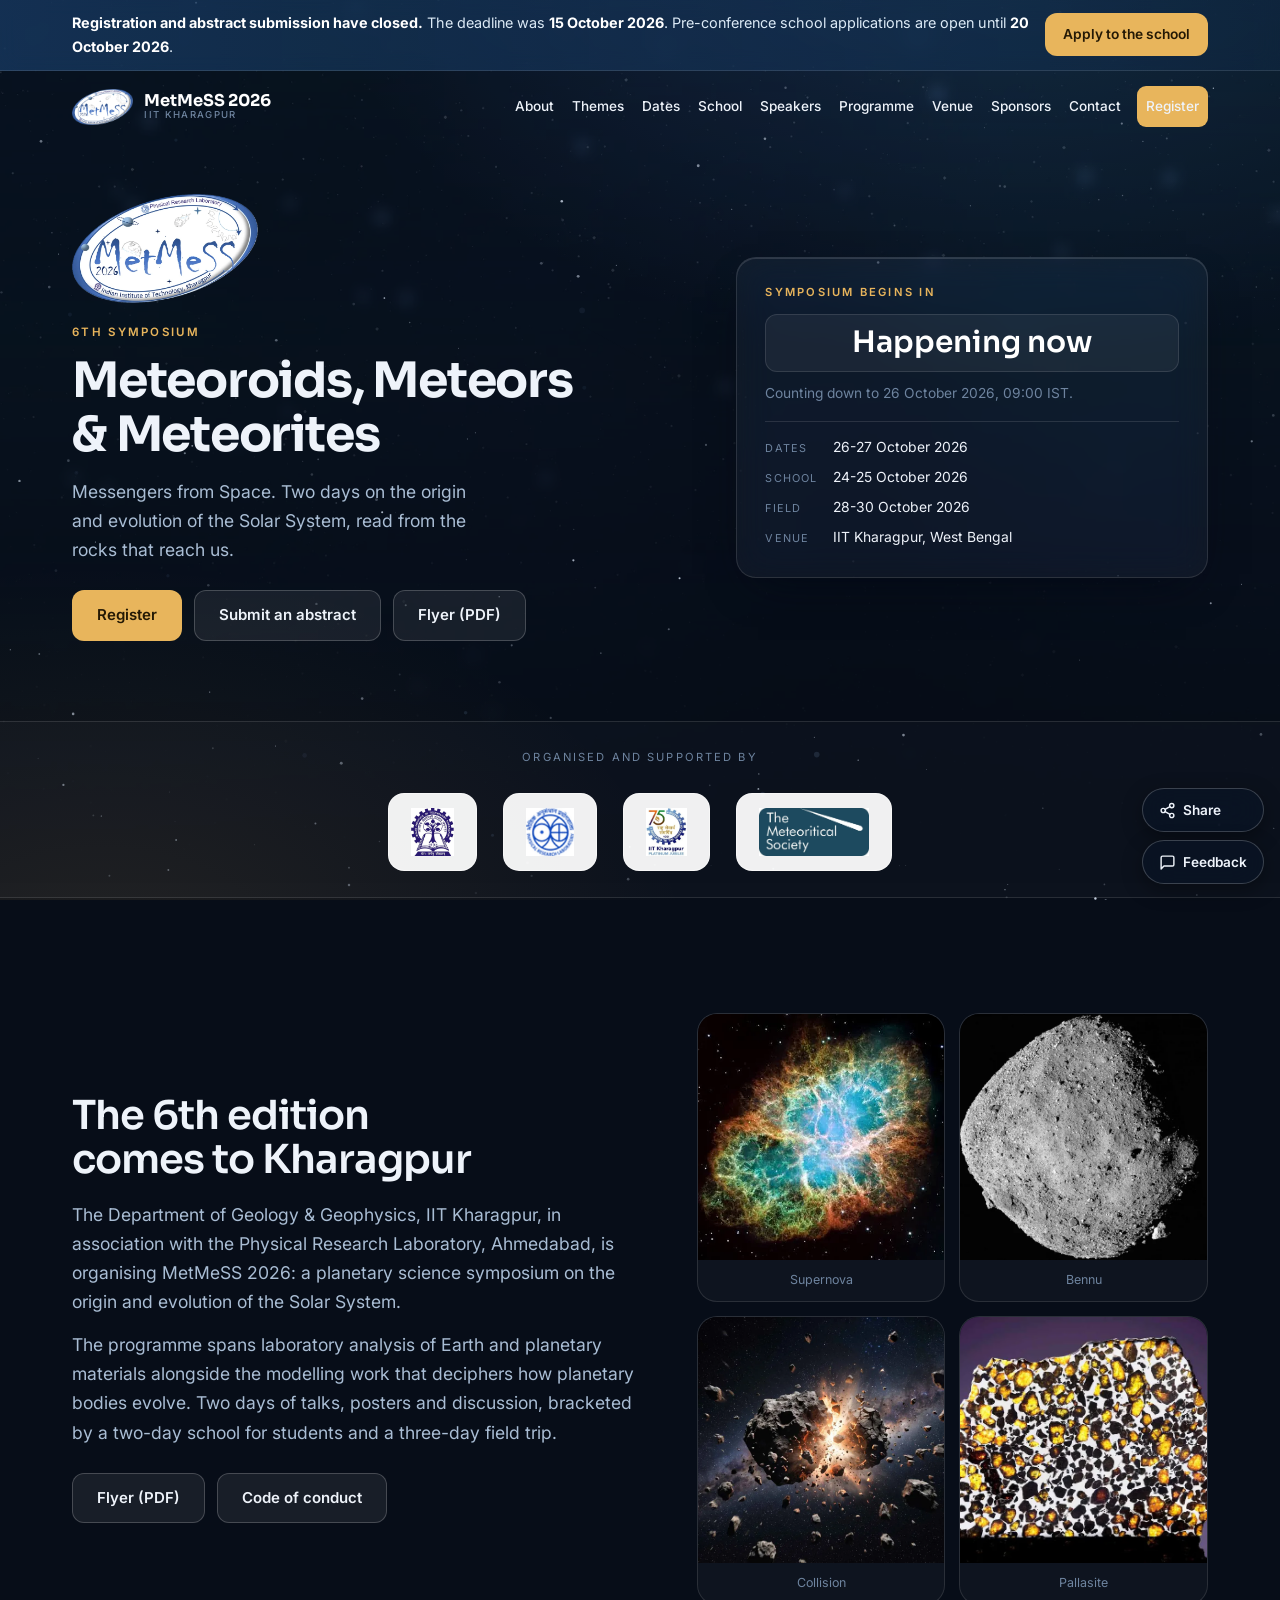
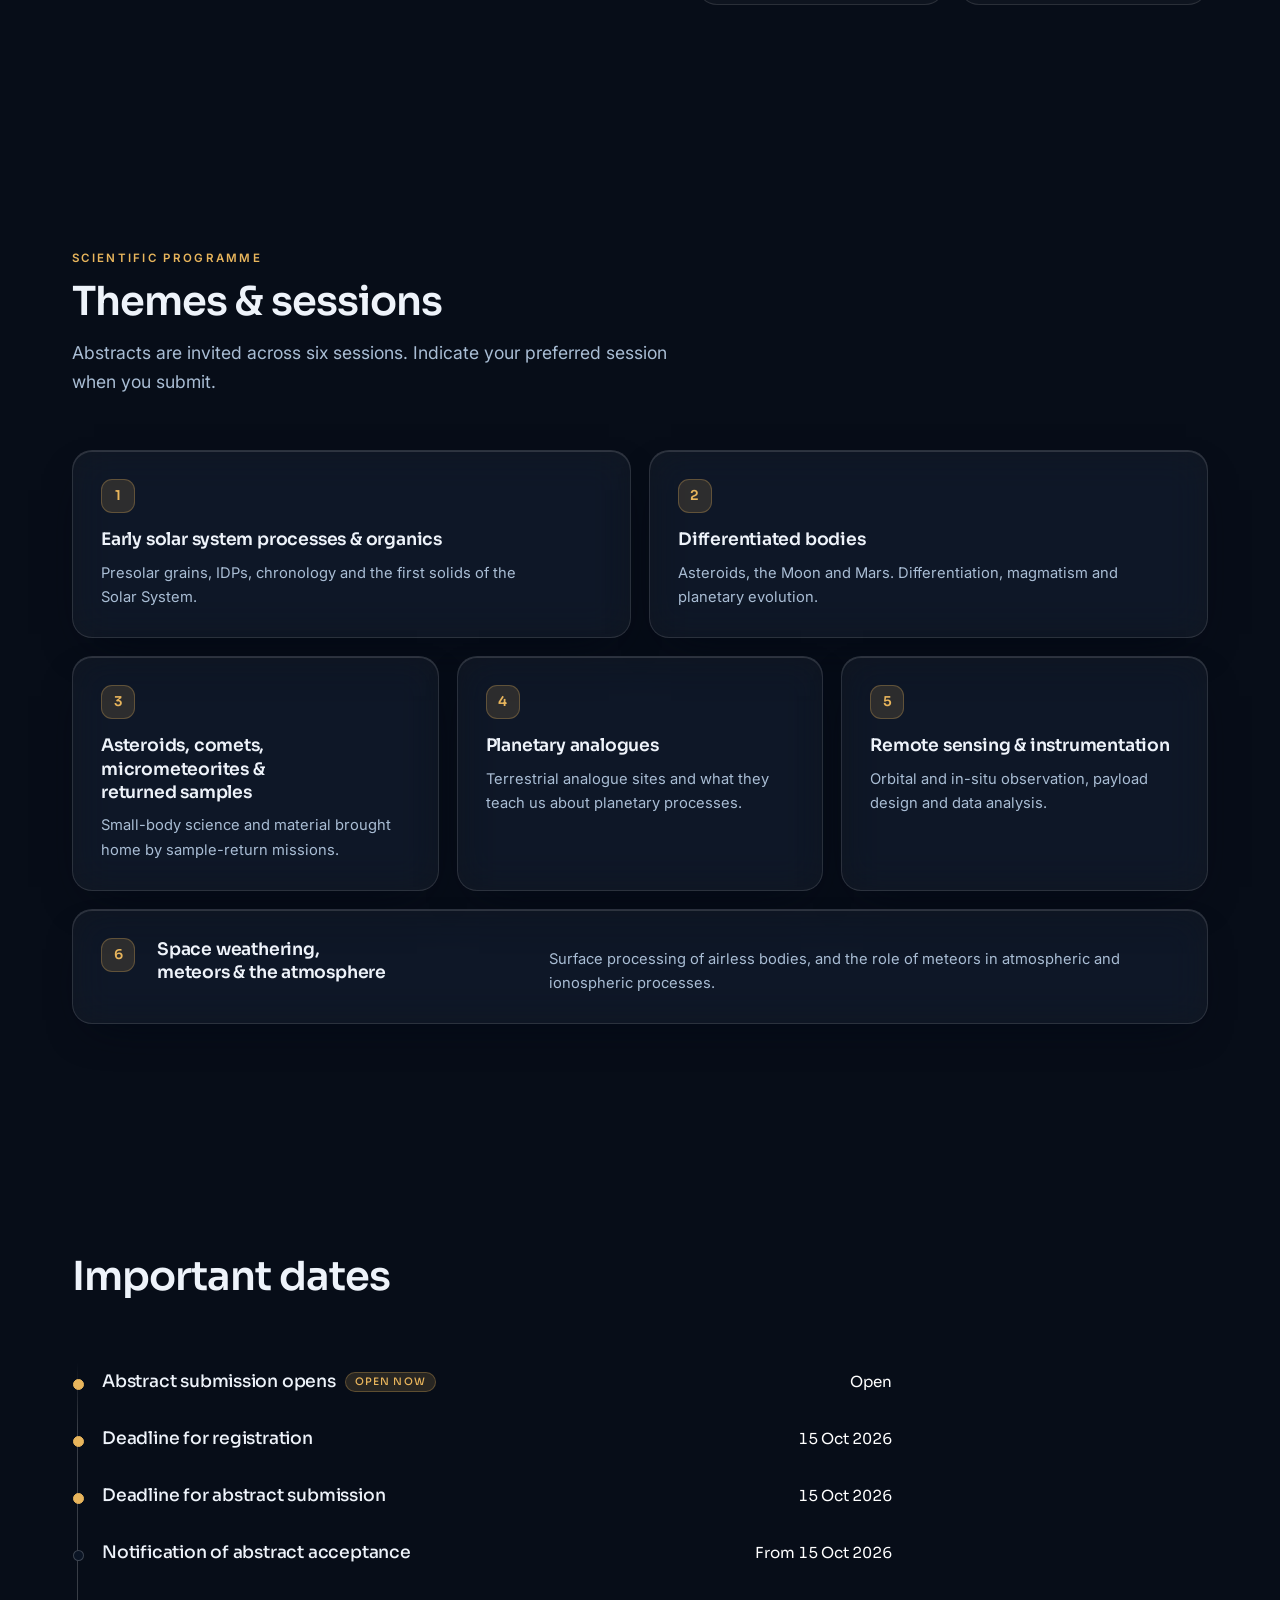
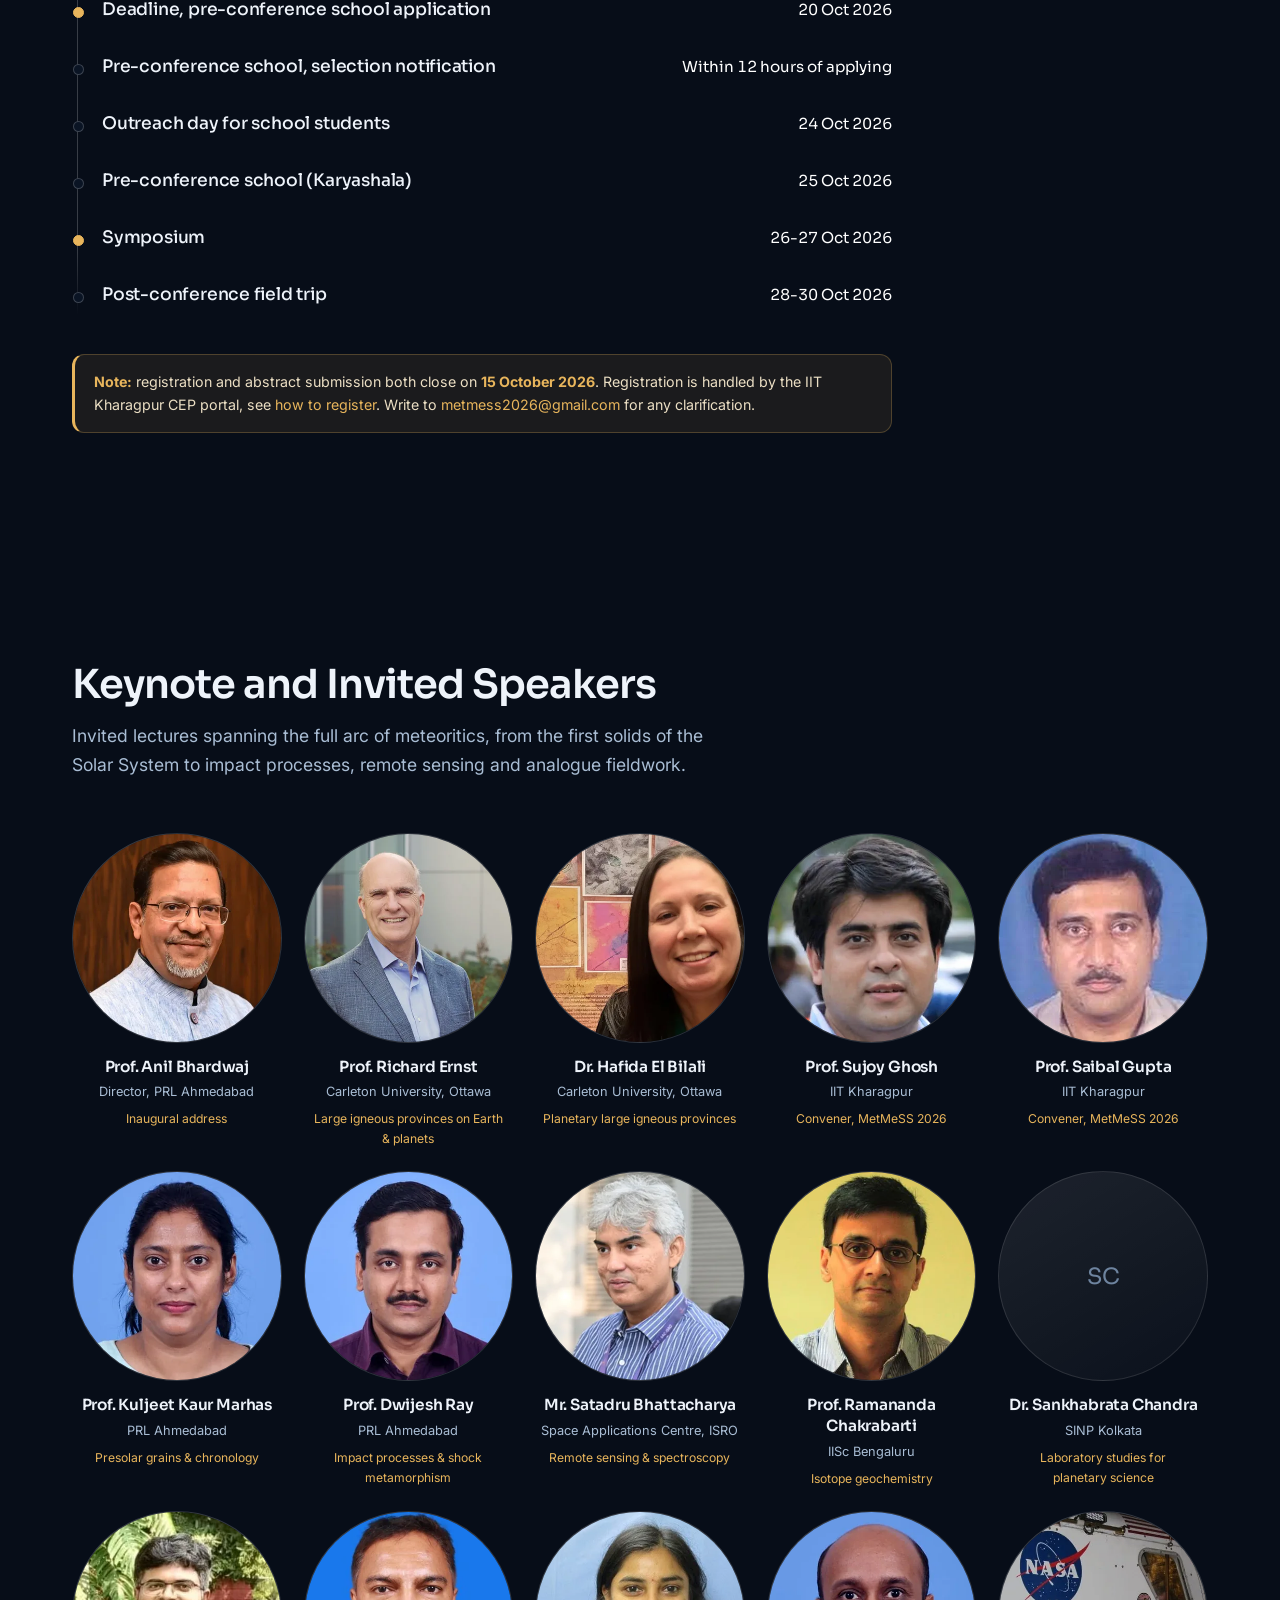
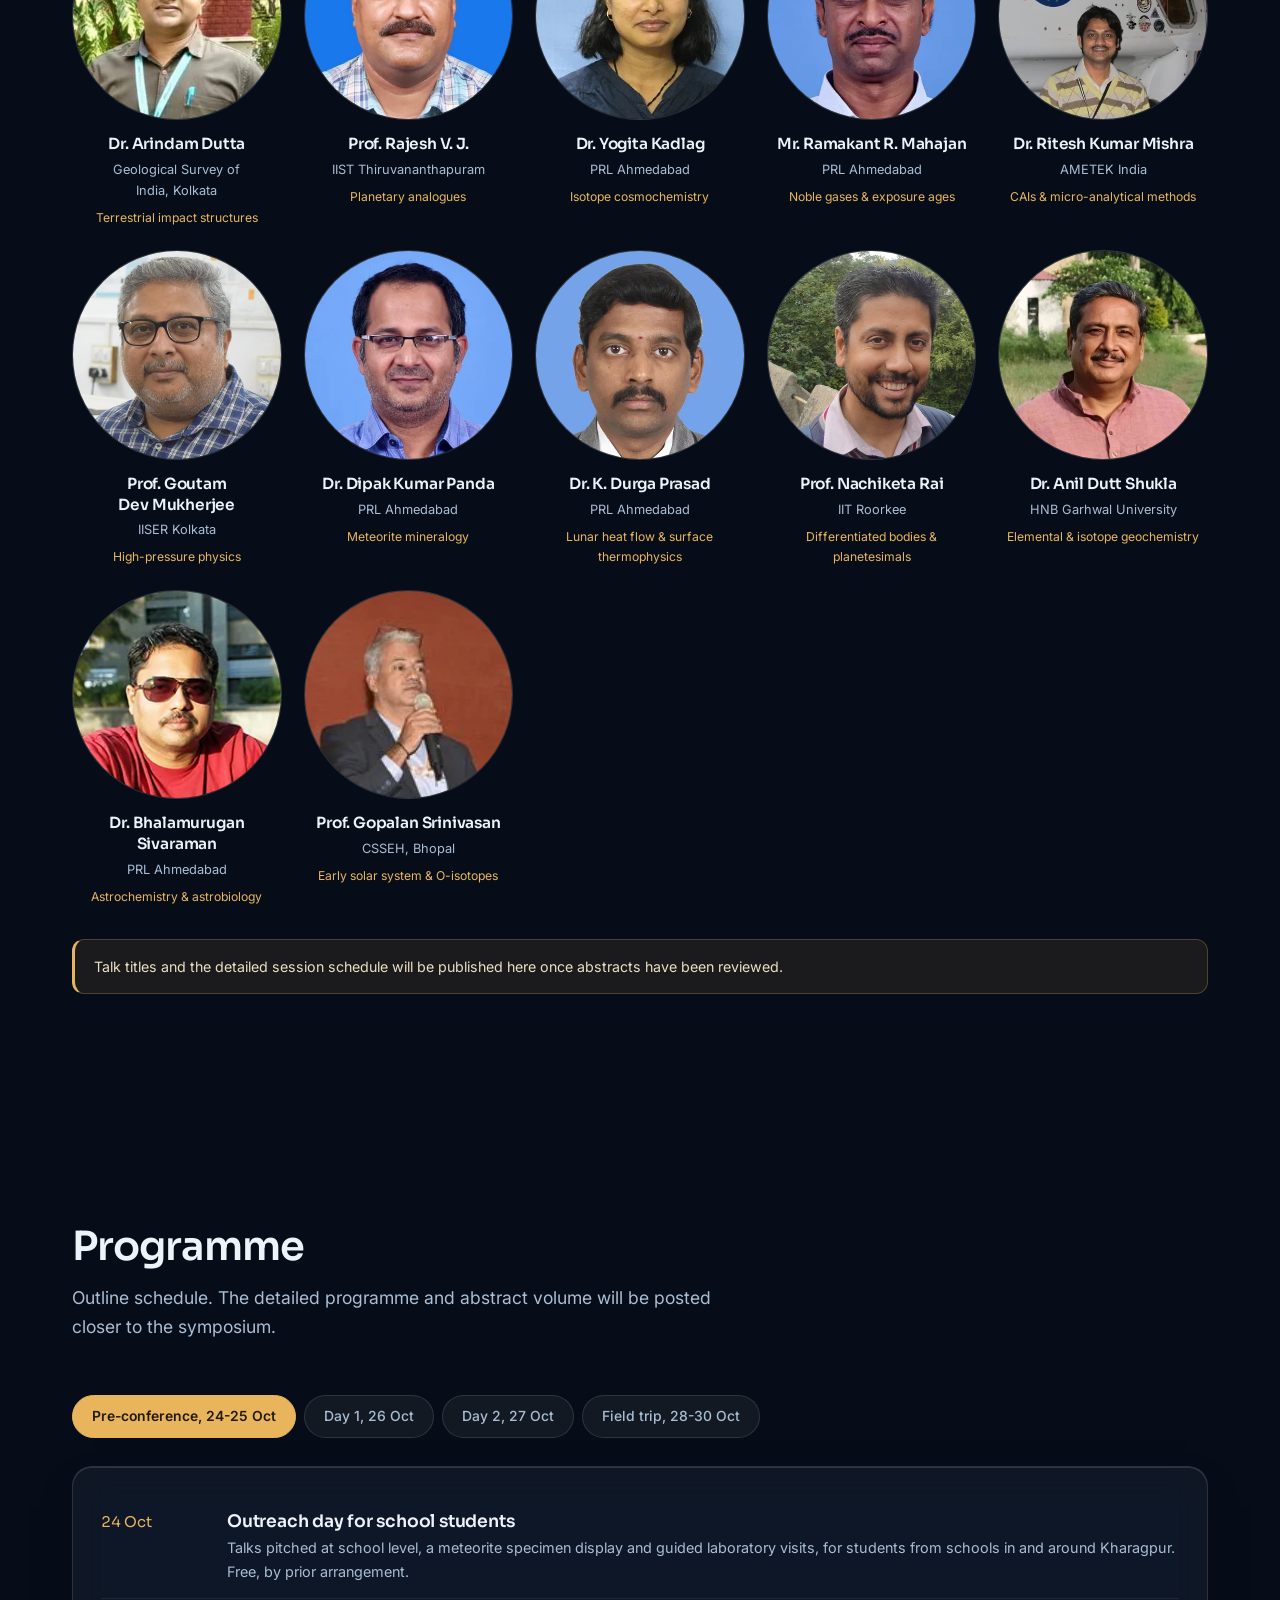
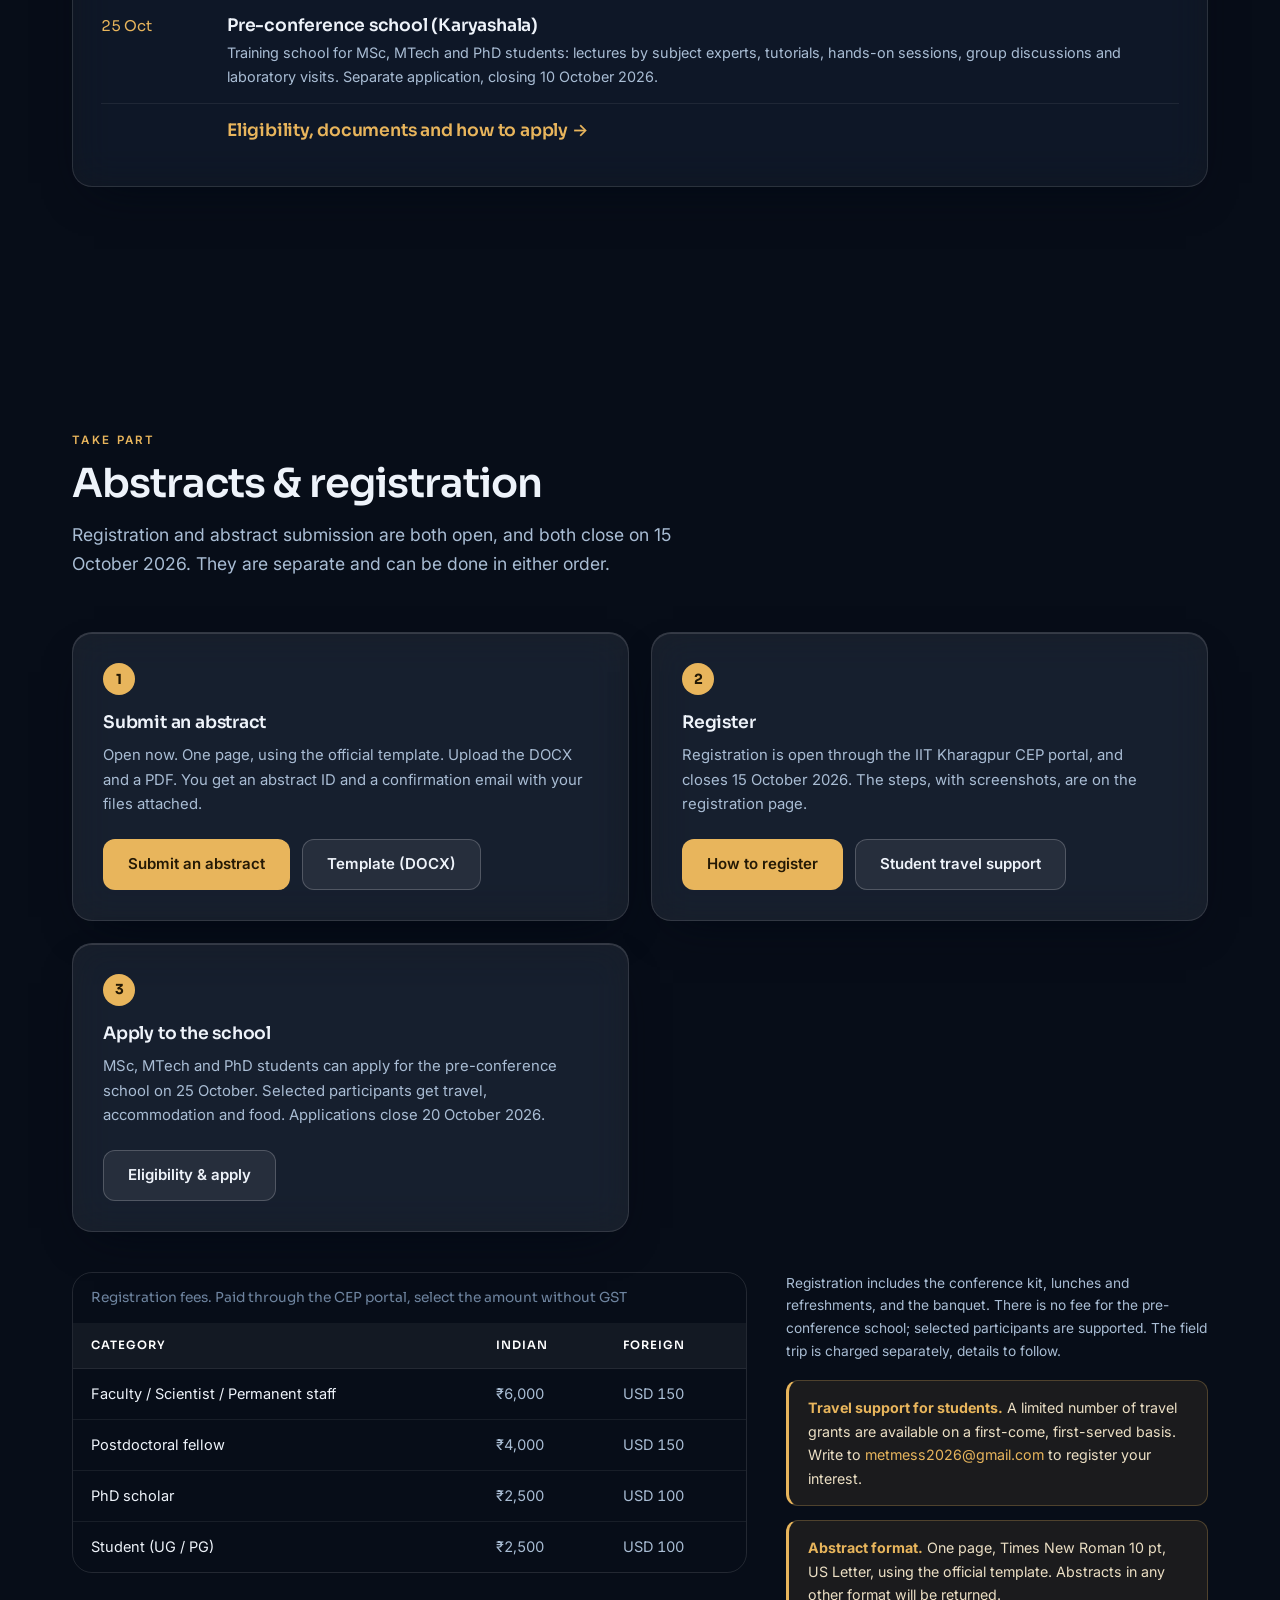
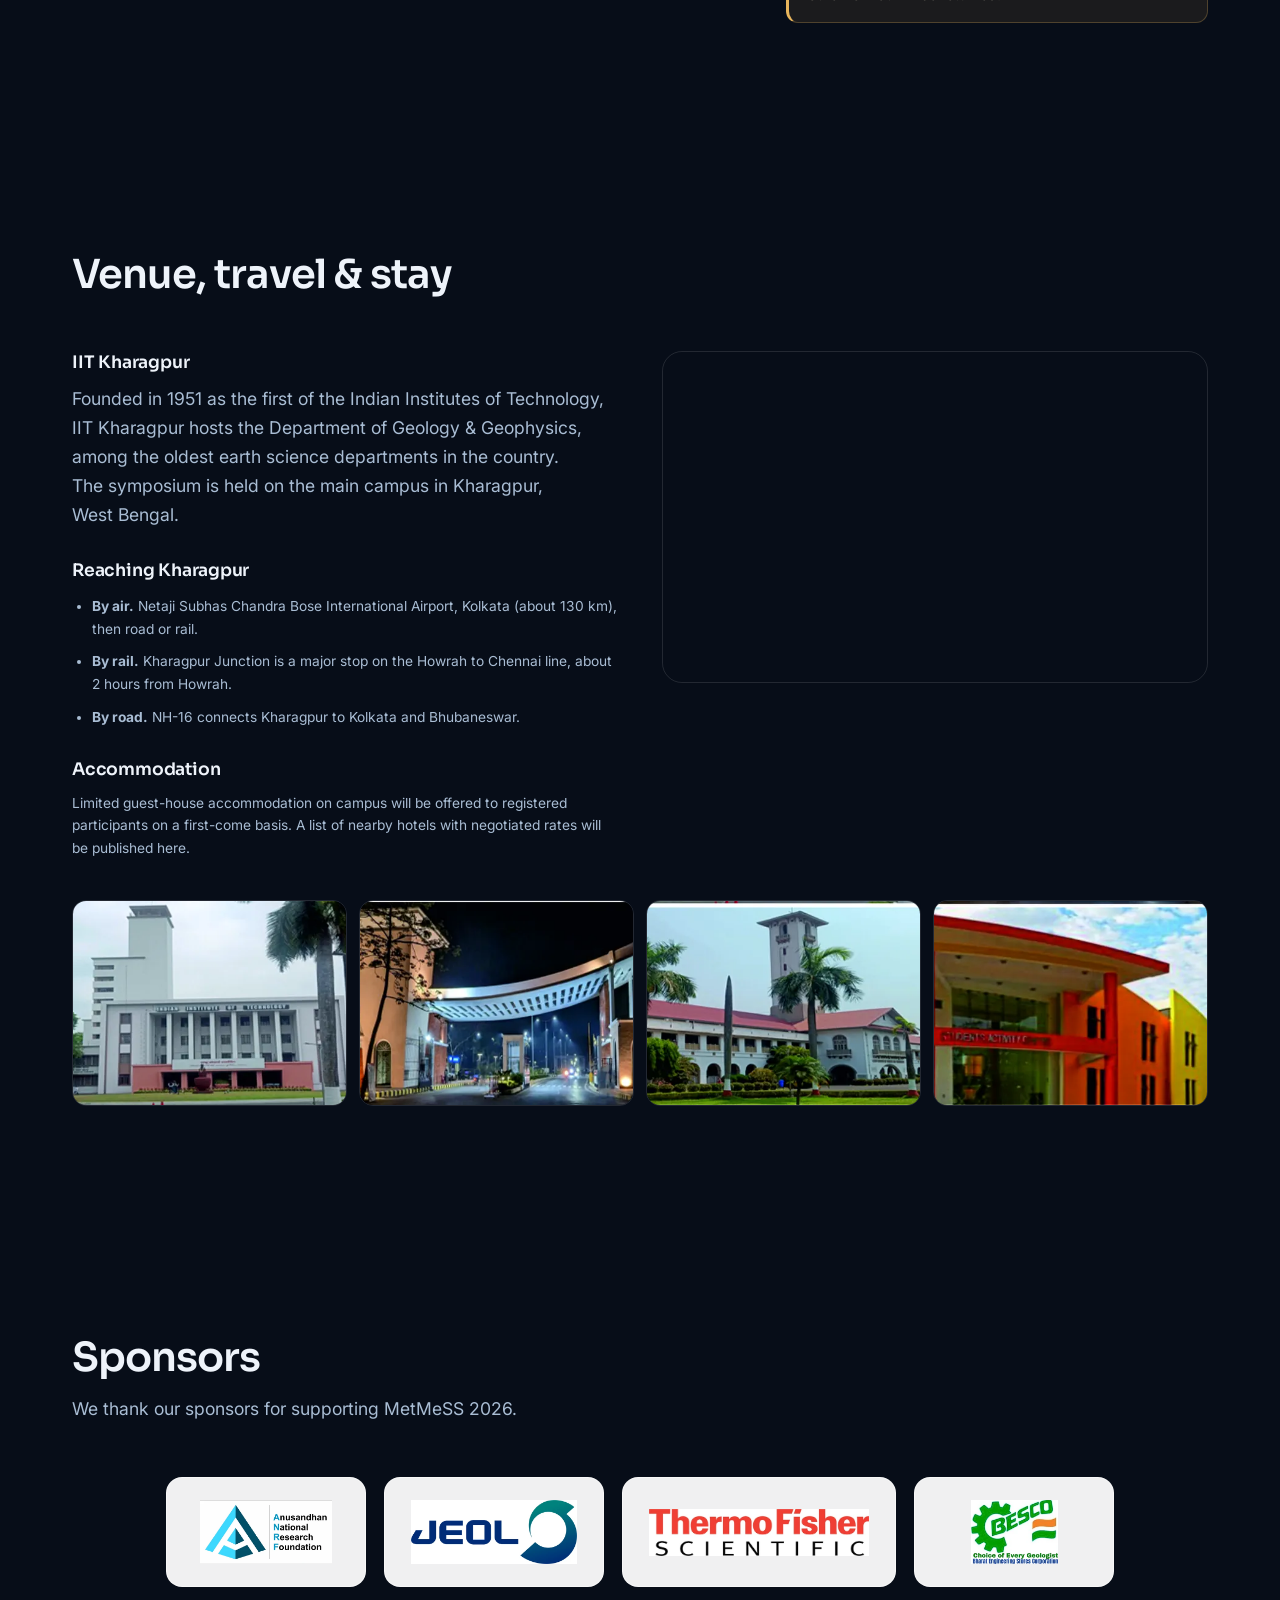
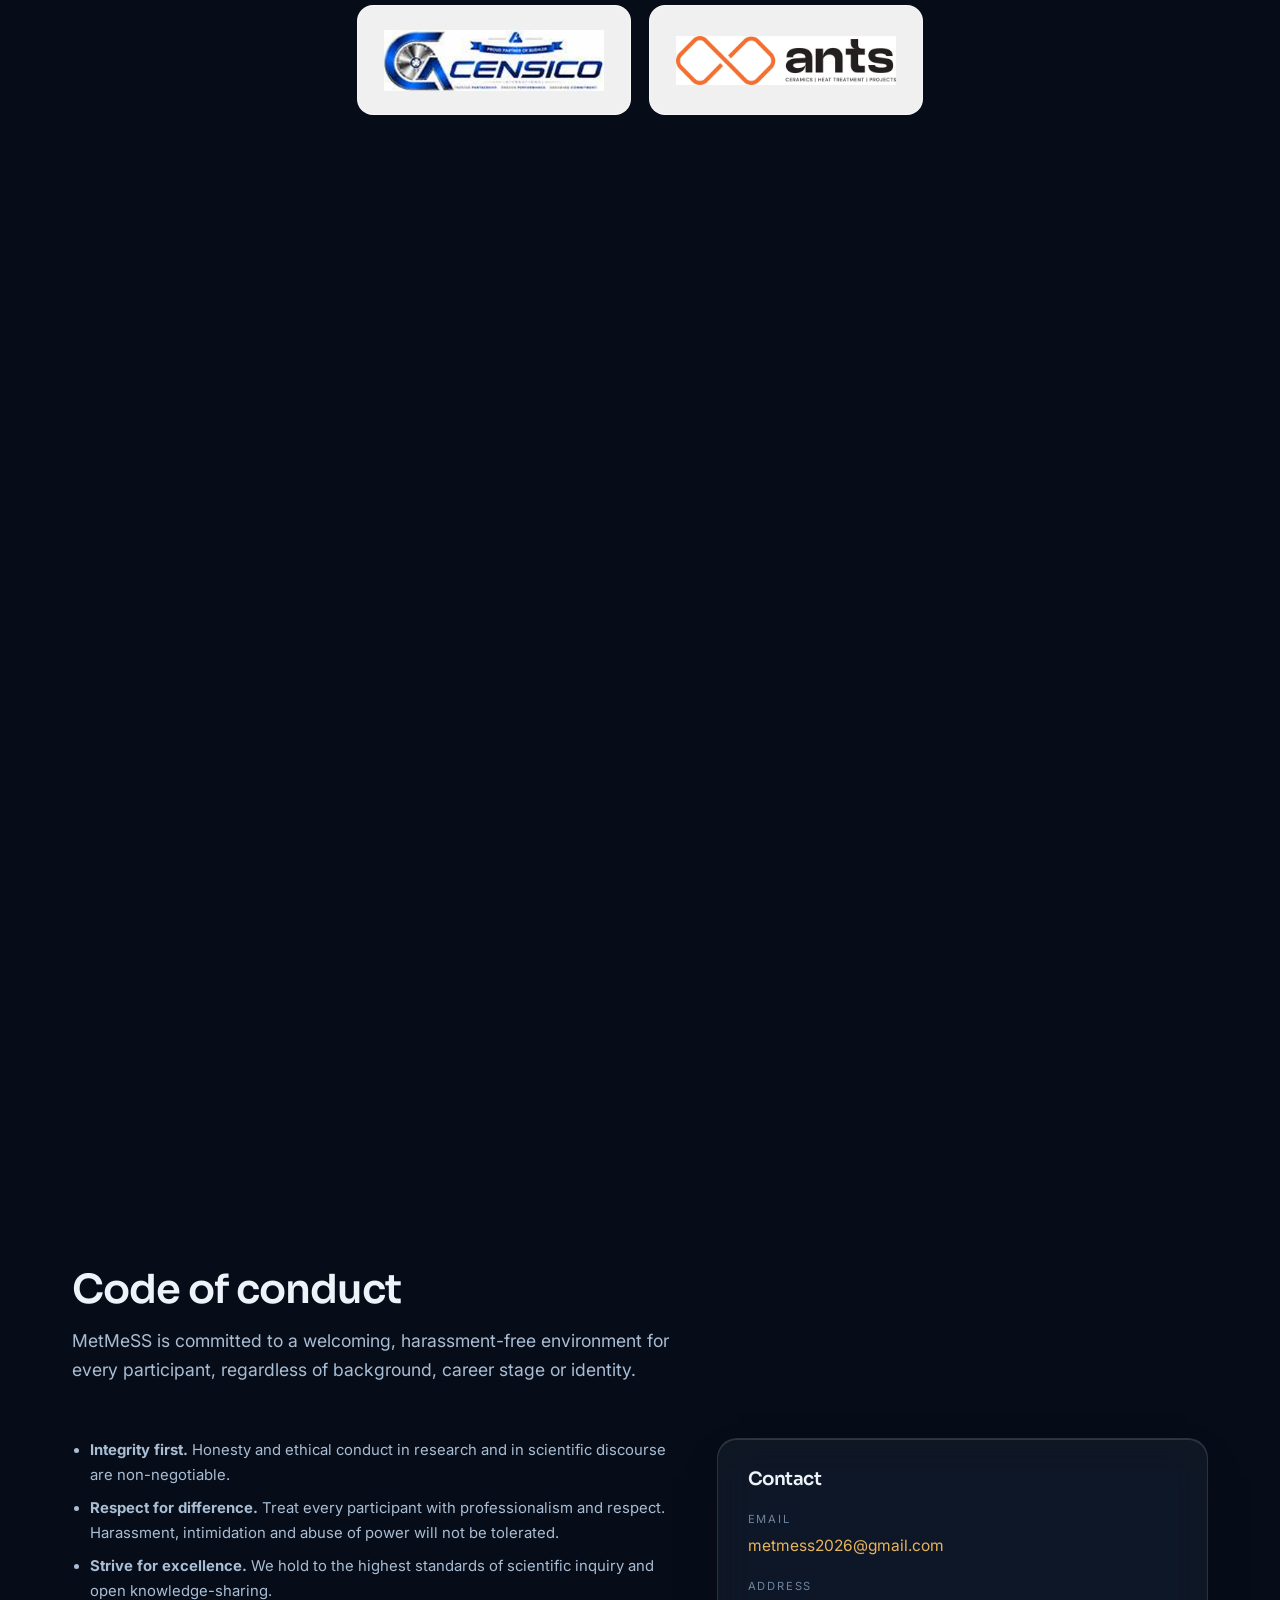
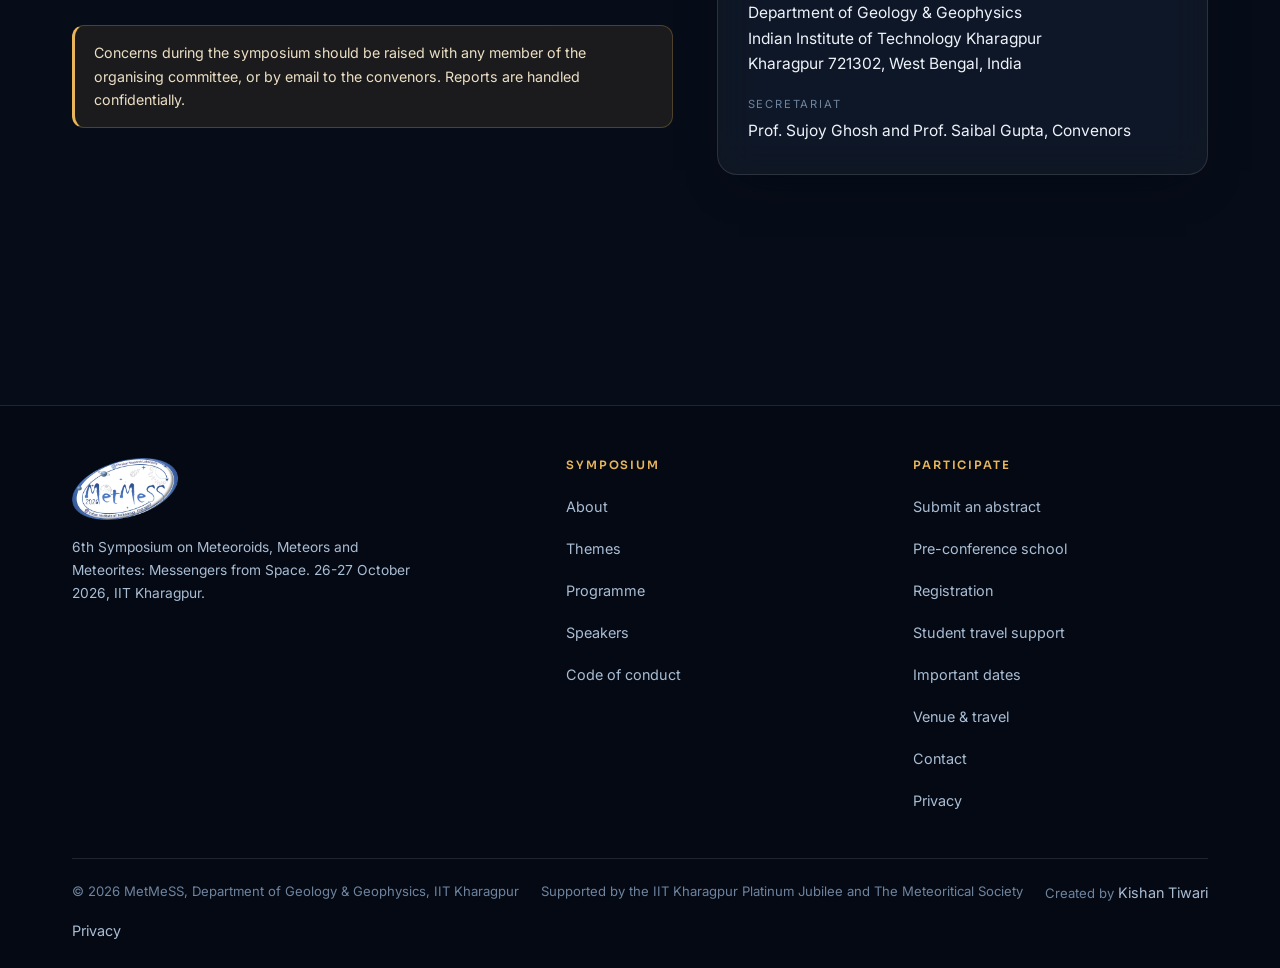
==== commit 3c1382c6: "Add files via upload" ====
--- a/index.html
+++ b/index.html
@@ -200,6 +200,7 @@
     <div class="person"><div class="ph"><img src="assets/img/speakers/dwijesh-ray.webp" width="400" height="400" loading="lazy" decoding="async" alt="Prof. Dwijesh Ray" onerror="this.remove()"><span aria-hidden="true">DR</span></div><h3>Prof. Dwijesh Ray</h3><p class="aff">PRL Ahmedabad</p><p class="topic">Impact processes &amp; shock metamorphism</p></div>
     <div class="person"><div class="ph"><img src="assets/img/speakers/satadru-bhattacharya.webp" width="400" height="400" loading="lazy" decoding="async" alt="Mr. Satadru Bhattacharya" onerror="this.remove()"><span aria-hidden="true">SB</span></div><h3>Mr. Satadru Bhattacharya</h3><p class="aff">Space Applications Centre, ISRO</p><p class="topic">Remote sensing &amp; spectroscopy</p></div>
     <div class="person"><div class="ph"><img src="assets/img/speakers/ramananda-chakrabarti.webp" width="400" height="343" loading="lazy" decoding="async" alt="Prof. Ramananda Chakrabarti" onerror="this.remove()"><span aria-hidden="true">RC</span></div><h3>Prof. Ramananda Chakrabarti</h3><p class="aff">IISc Bengaluru</p><p class="topic">Isotope geochemistry</p></div>
+    <div class="person"><div class="ph"><img src="assets/img/speakers/sankhabrata-chandra.webp" width="400" height="400" loading="lazy" decoding="async" alt="Dr. Sankhabrata Chandra" onerror="this.remove()"><span aria-hidden="true">SC</span></div><h3>Dr. Sankhabrata Chandra</h3><p class="aff">SINP Kolkata</p><p class="topic">Laboratory studies for planetary science</p></div>
     <div class="person"><div class="ph"><img src="assets/img/speakers/arindam-dutta.webp" width="280" height="356" loading="lazy" decoding="async" alt="Dr. Arindam Dutta" onerror="this.remove()"><span aria-hidden="true">AD</span></div><h3>Dr. Arindam Dutta</h3><p class="aff">Geological Survey of India, Kolkata</p><p class="topic">Terrestrial impact structures</p></div>
     <div class="person"><div class="ph"><img src="assets/img/speakers/rajesh-v-j.webp" width="400" height="413" loading="lazy" decoding="async" alt="Prof. Rajesh V. J." onerror="this.remove()"><span aria-hidden="true">RJ</span></div><h3>Prof. Rajesh V. J.</h3><p class="aff">IIST Thiruvananthapuram</p><p class="topic">Planetary analogues</p></div>
     <div class="person"><div class="ph"><img src="assets/img/speakers/yogita-kadlag.webp" width="360" height="297" loading="lazy" decoding="async" alt="Dr. Yogita Kadlag" onerror="this.remove()"><span aria-hidden="true">YK</span></div><h3>Dr. Yogita Kadlag</h3><p class="aff">PRL Ahmedabad</p><p class="topic">Isotope cosmochemistry</p></div>
--- a/assets/css/site.css
+++ b/assets/css/site.css
@@ -74,6 +74,9 @@
 }
 .partners img{height:48px;width:auto}
 .partners .plabel{font-size:.7rem;letter-spacing:.19em;text-transform:uppercase;color:var(--ink-3);width:100%;text-align:center}
+.sponsors{display:flex;flex-wrap:wrap;justify-content:center;gap:18px}
+.sponsors .plate{display:flex;align-items:center;justify-content:center;min-height:110px;min-width:200px;padding:18px 26px;border-radius:16px;background:rgba(255,255,255,.94);border:1px solid rgba(255,255,255,.5)}
+.sponsors img{height:64px;width:auto;max-width:220px;object-fit:contain}
 
 /* ---------- about ---------- */
 .about-grid{display:grid;grid-template-columns:1.05fr .95fr;gap:clamp(28px,5vw,60px);align-items:center}
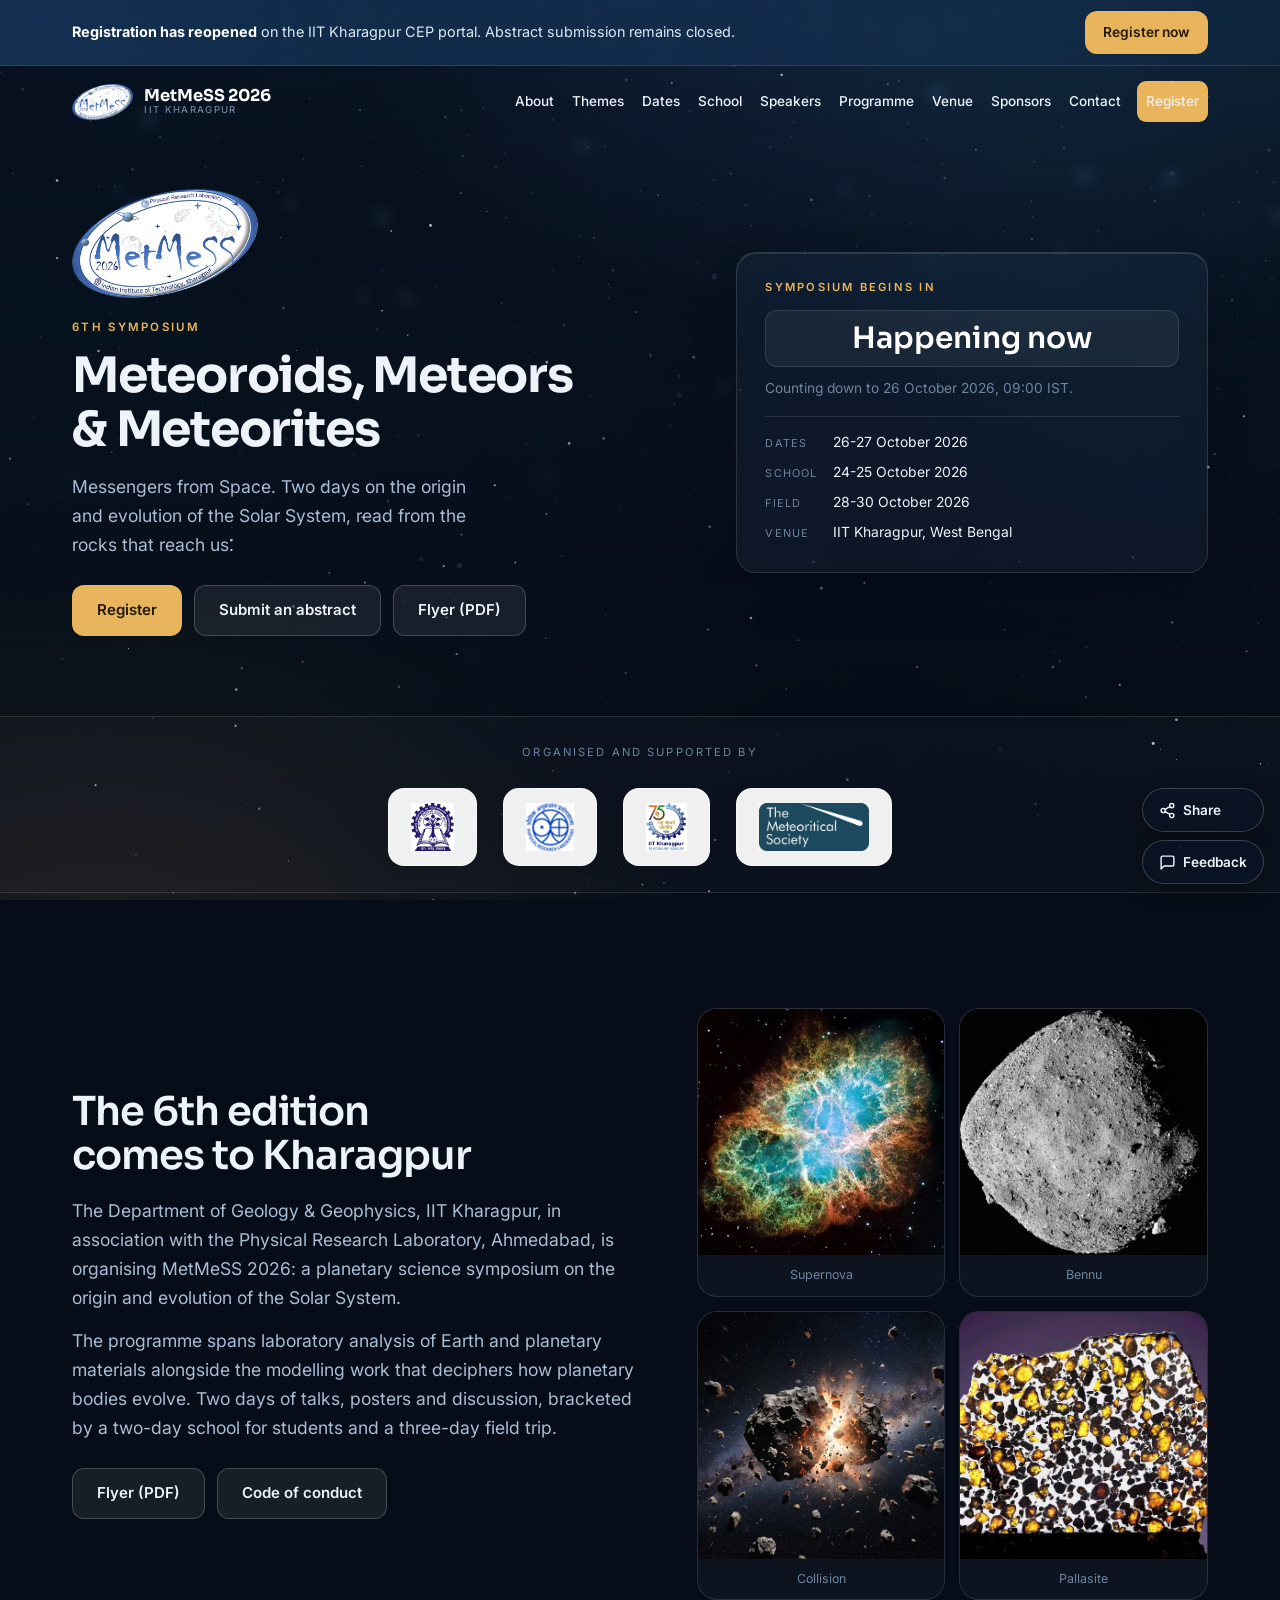
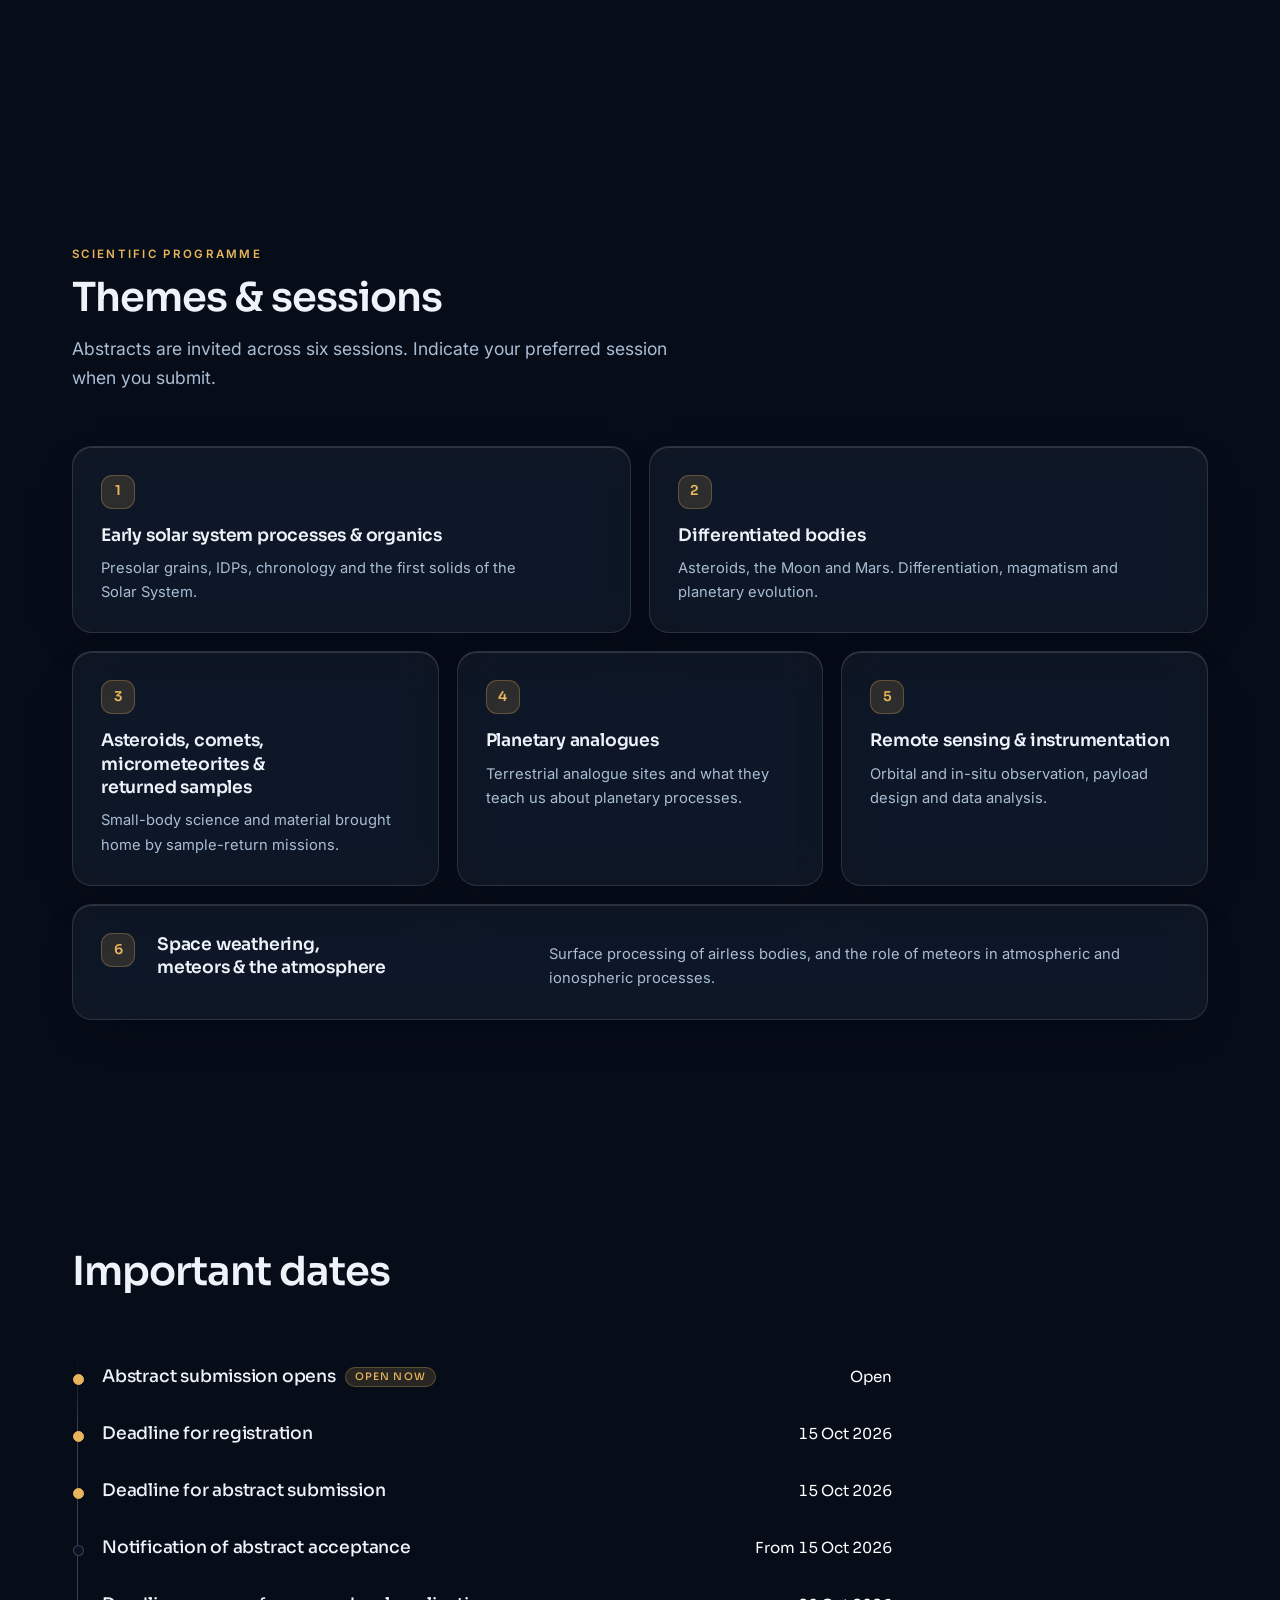
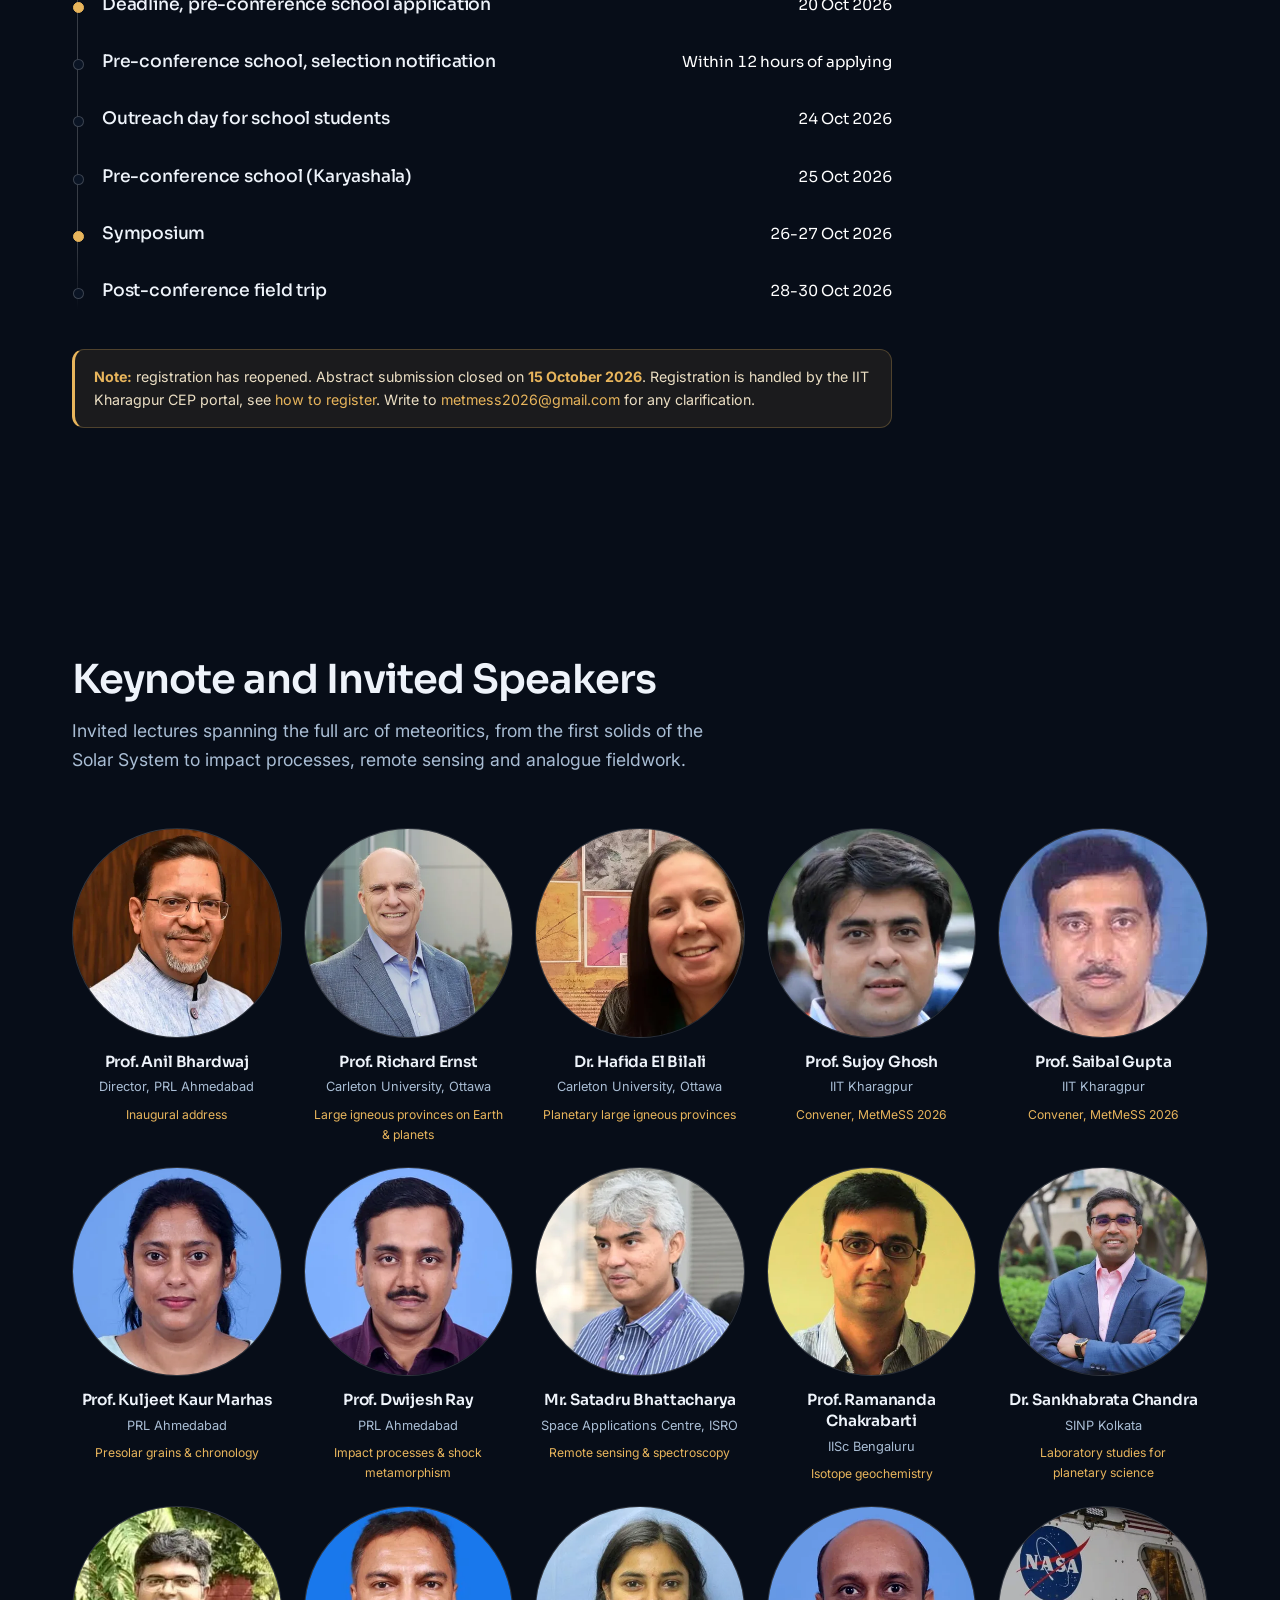
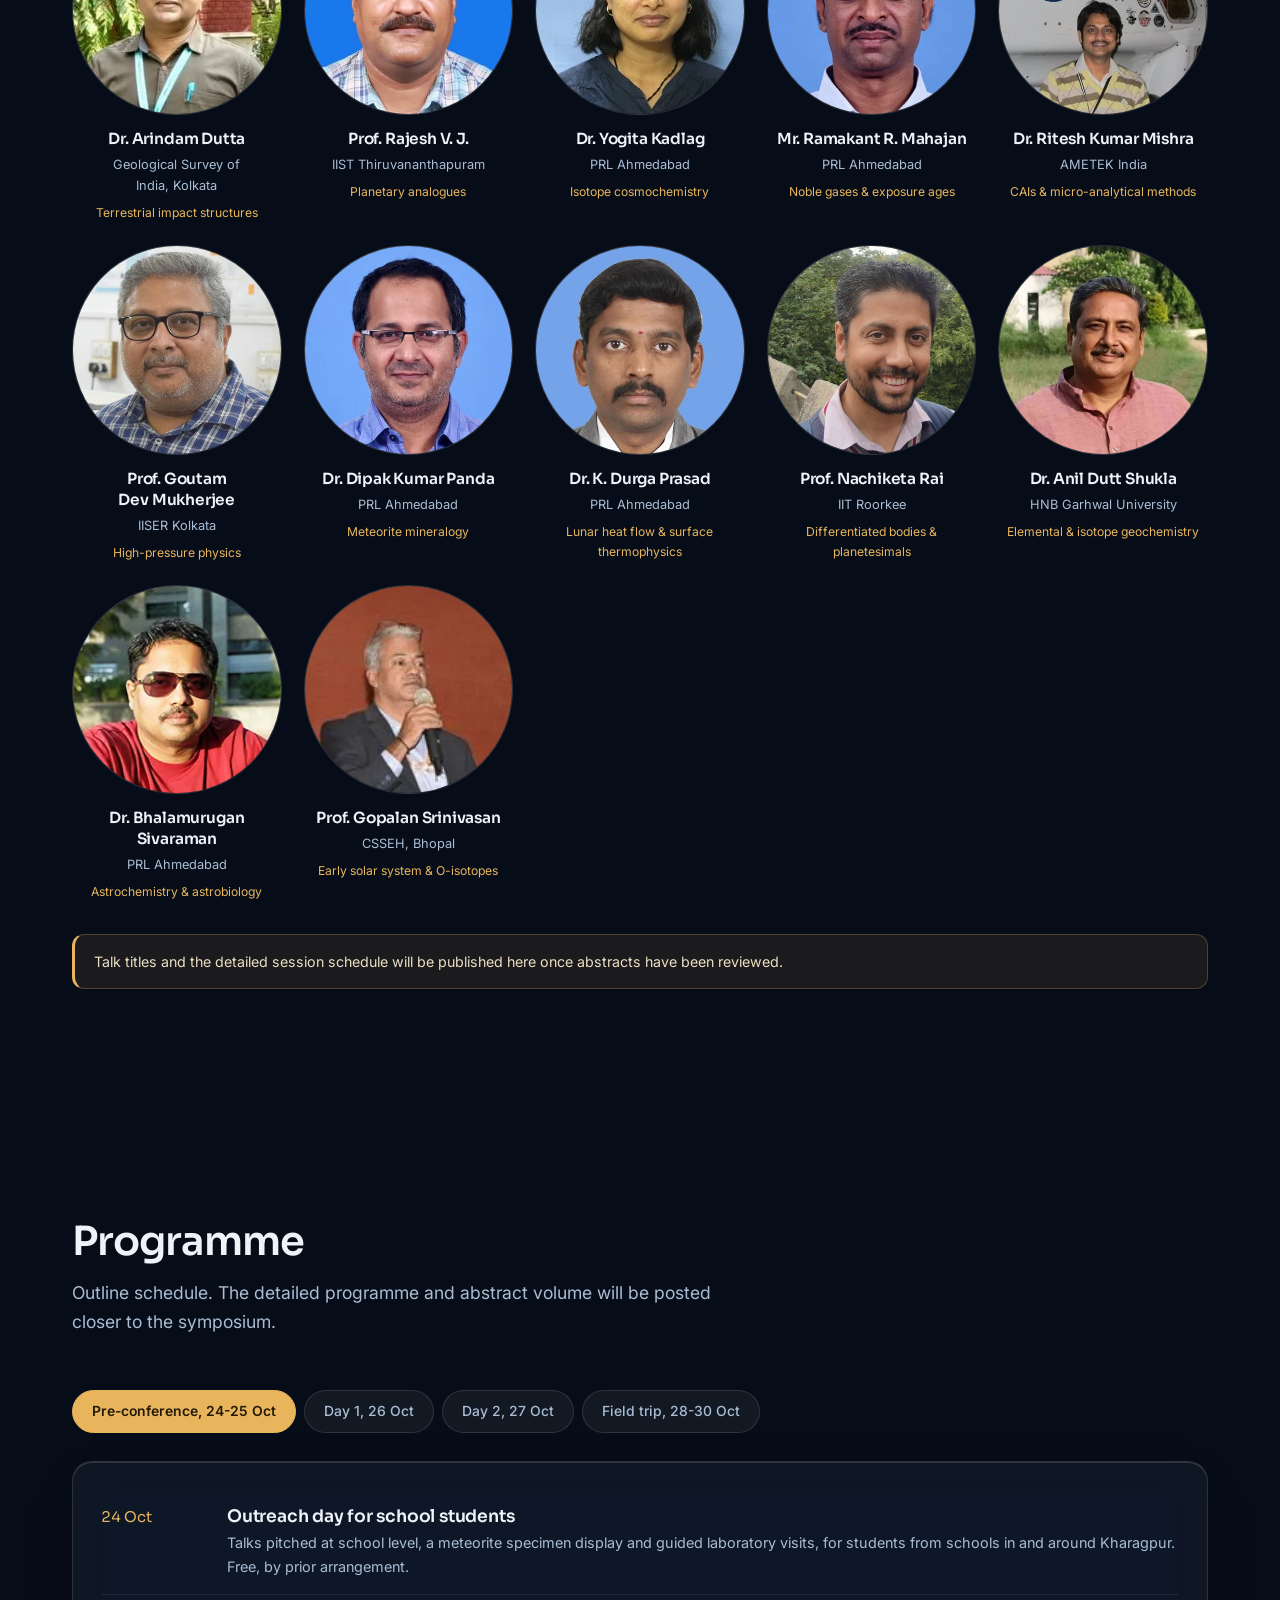
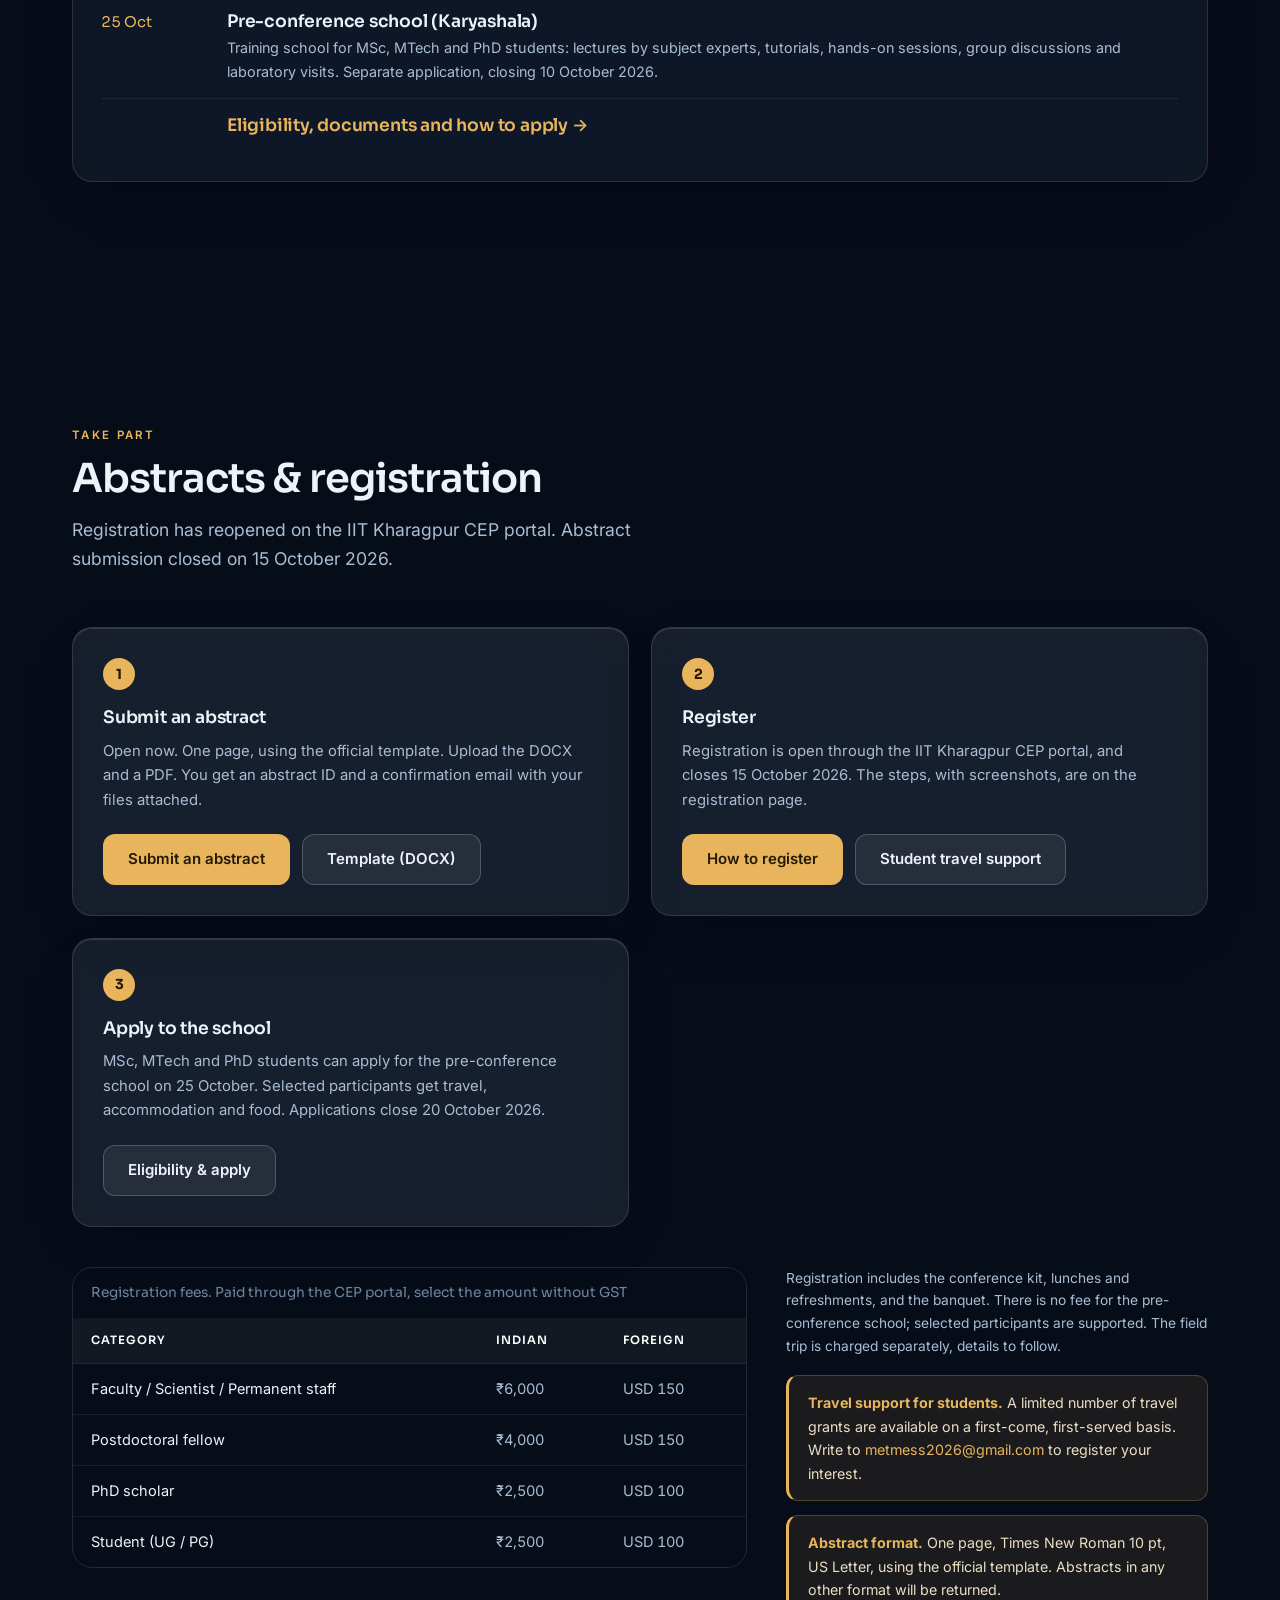
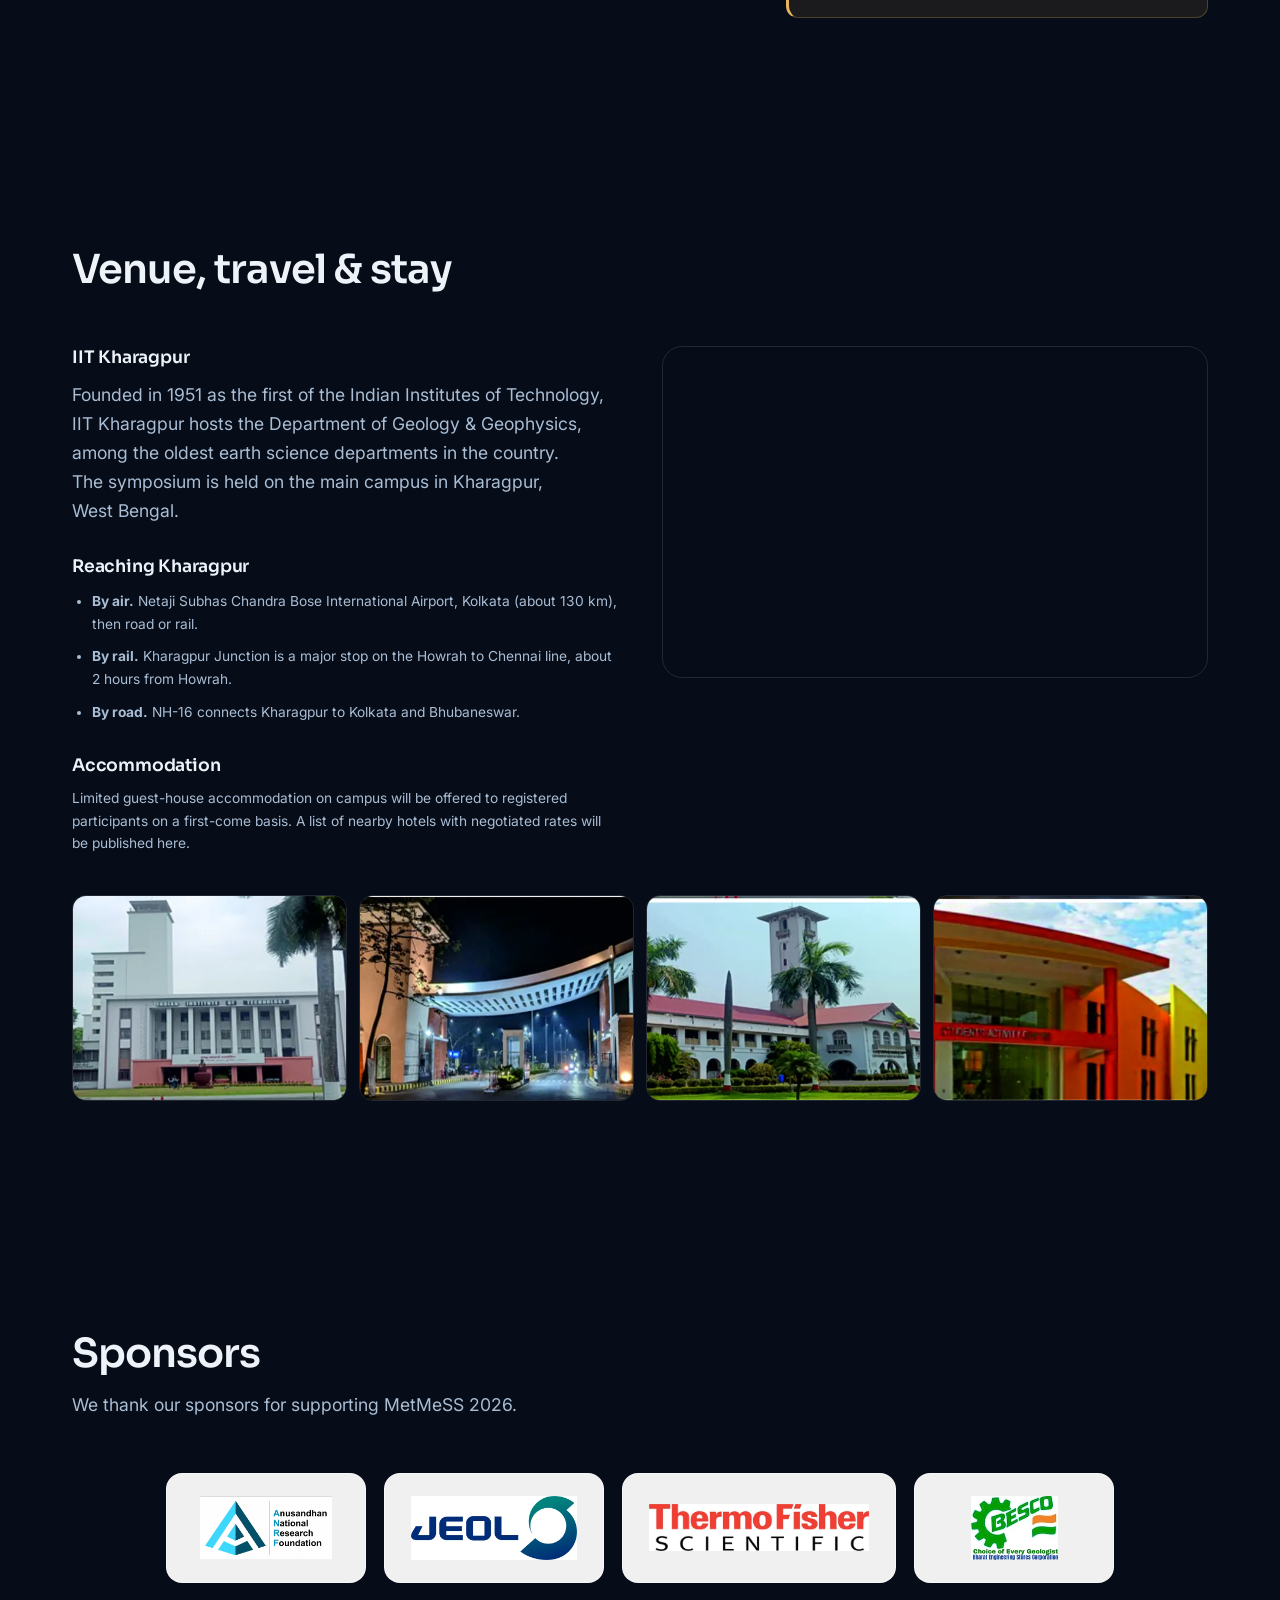
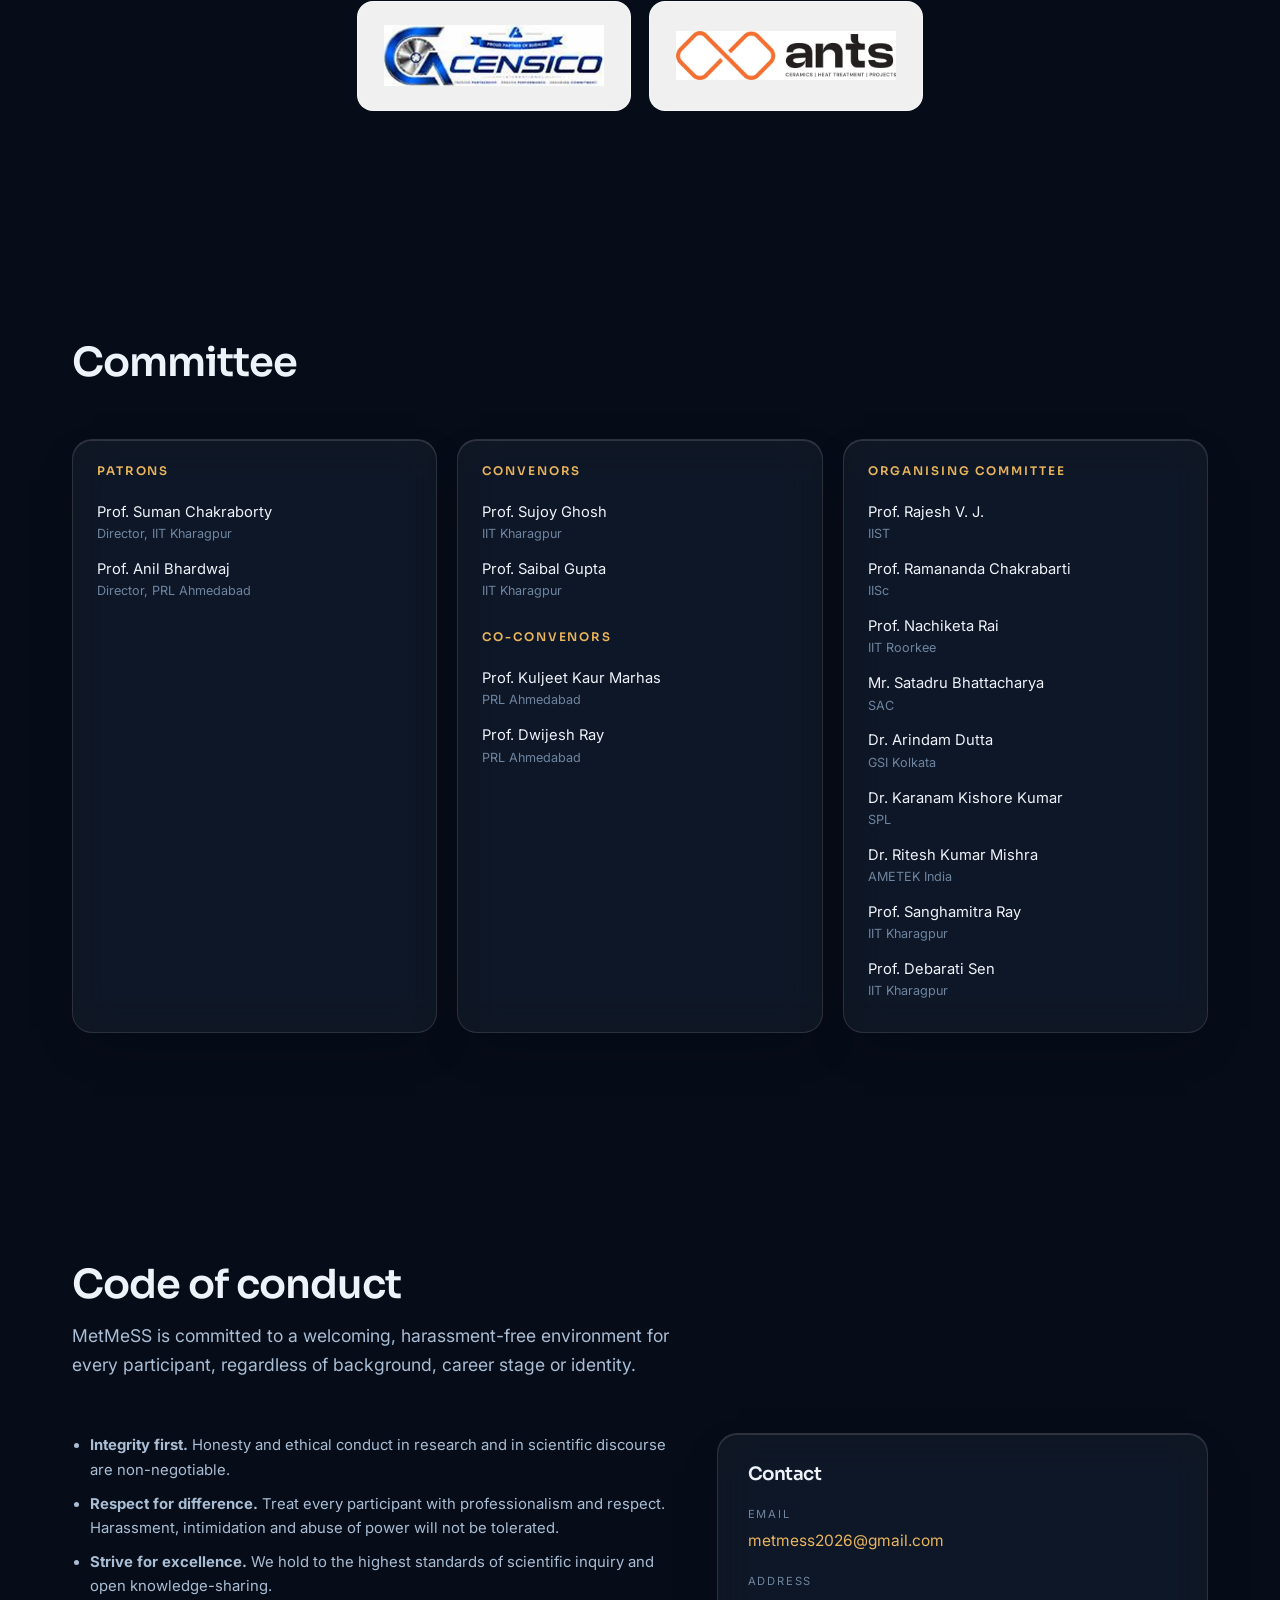
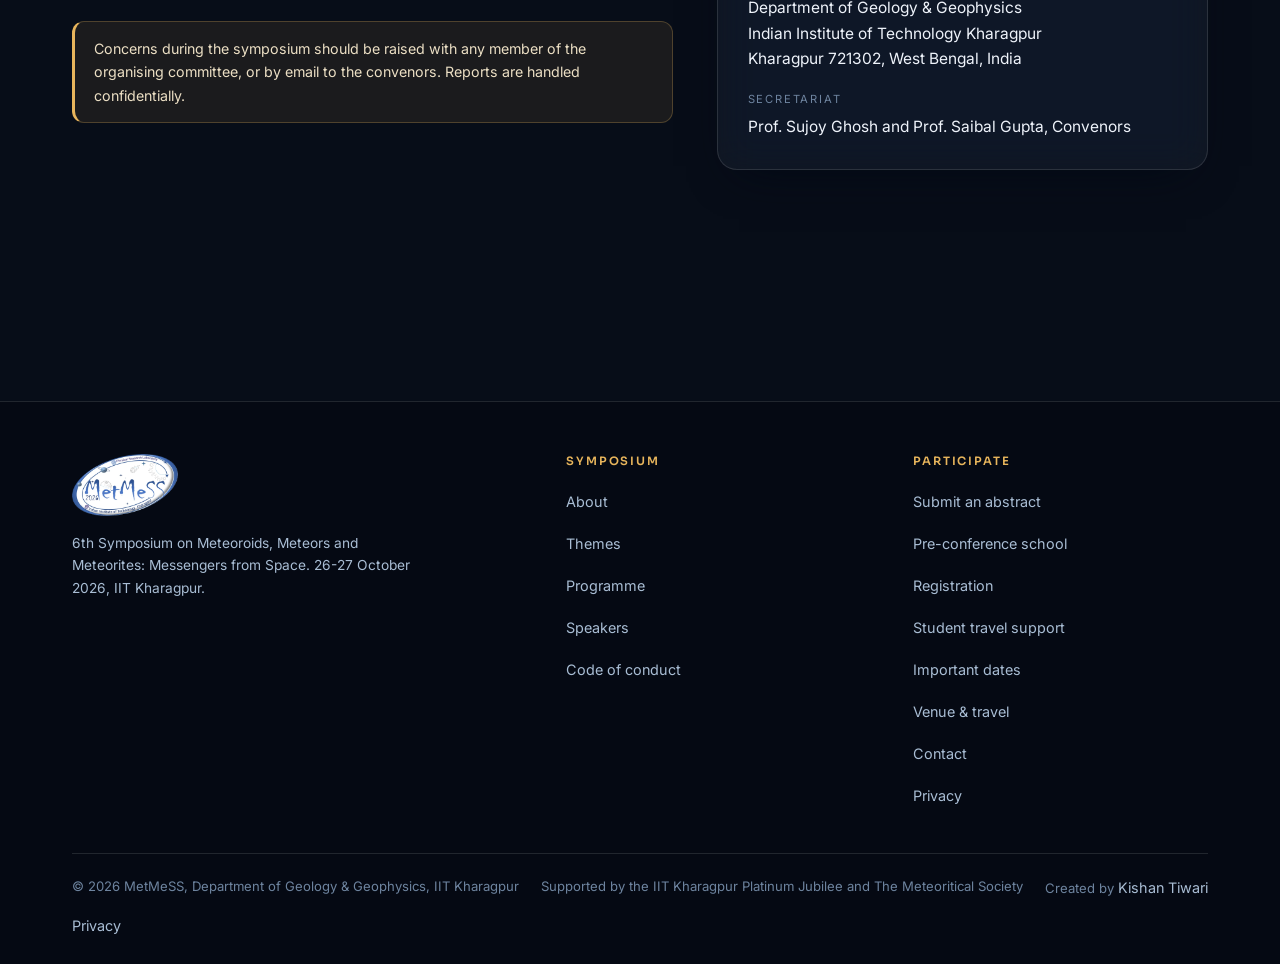
==== commit 18c40905: "Add files via upload" ====
--- a/index.html
+++ b/index.html
@@ -48,8 +48,8 @@
 
 <div class="announce">
   <div class="wrap">
-    <p><b>Registration and abstract submission have closed.</b> The deadline was <b>15 October 2026</b>. Pre-conference school applications are open until <b>20 October 2026</b>.</p>
-    <a class="btn btn-p btn-sm" href="school.html">Apply to the school</a>
+    <p><b>Registration has reopened</b> on the IIT Kharagpur CEP portal. Abstract submission remains closed.</p>
+    <a class="btn btn-p btn-sm" href="register.html">Register now</a>
   </div>
 </div>
 
@@ -179,7 +179,7 @@
     <div class="tl key"><h3>Symposium</h3><time datetime="2026-10-26">26-27 Oct 2026</time></div>
     <div class="tl"><h3>Post-conference field trip</h3><time datetime="2026-10-28">28-30 Oct 2026</time></div>
   </div>
-  <div class="notice" style="margin-top:30px;max-width:820px"><b>Note:</b> registration and abstract submission both close on <b>15 October 2026</b>. Registration is handled by the IIT Kharagpur CEP portal, see <a href="register.html">how to register</a>. Write to <a href="mailto:metmess2026@gmail.com">metmess2026@gmail.com</a> for any clarification.</div>
+  <div class="notice" style="margin-top:30px;max-width:820px"><b>Note:</b> registration has reopened. Abstract submission closed on <b>15 October 2026</b>. Registration is handled by the IIT Kharagpur CEP portal, see <a href="register.html">how to register</a>. Write to <a href="mailto:metmess2026@gmail.com">metmess2026@gmail.com</a> for any clarification.</div>
 </section>
 
 <!-- ===================== SPEAKERS =====================
@@ -257,7 +257,7 @@
   <div class="section-head">
     <p class="eyebrow">Take part</p>
     <h2>Abstracts &amp; registration</h2>
-    <p class="lead">Registration and abstract submission are both open, and both close on 15 October 2026. They are separate and can be done in either order.</p>
+    <p class="lead">Registration has reopened on the IIT Kharagpur CEP portal. Abstract submission closed on 15 October 2026.</p>
   </div>
 
   <div class="tracks">
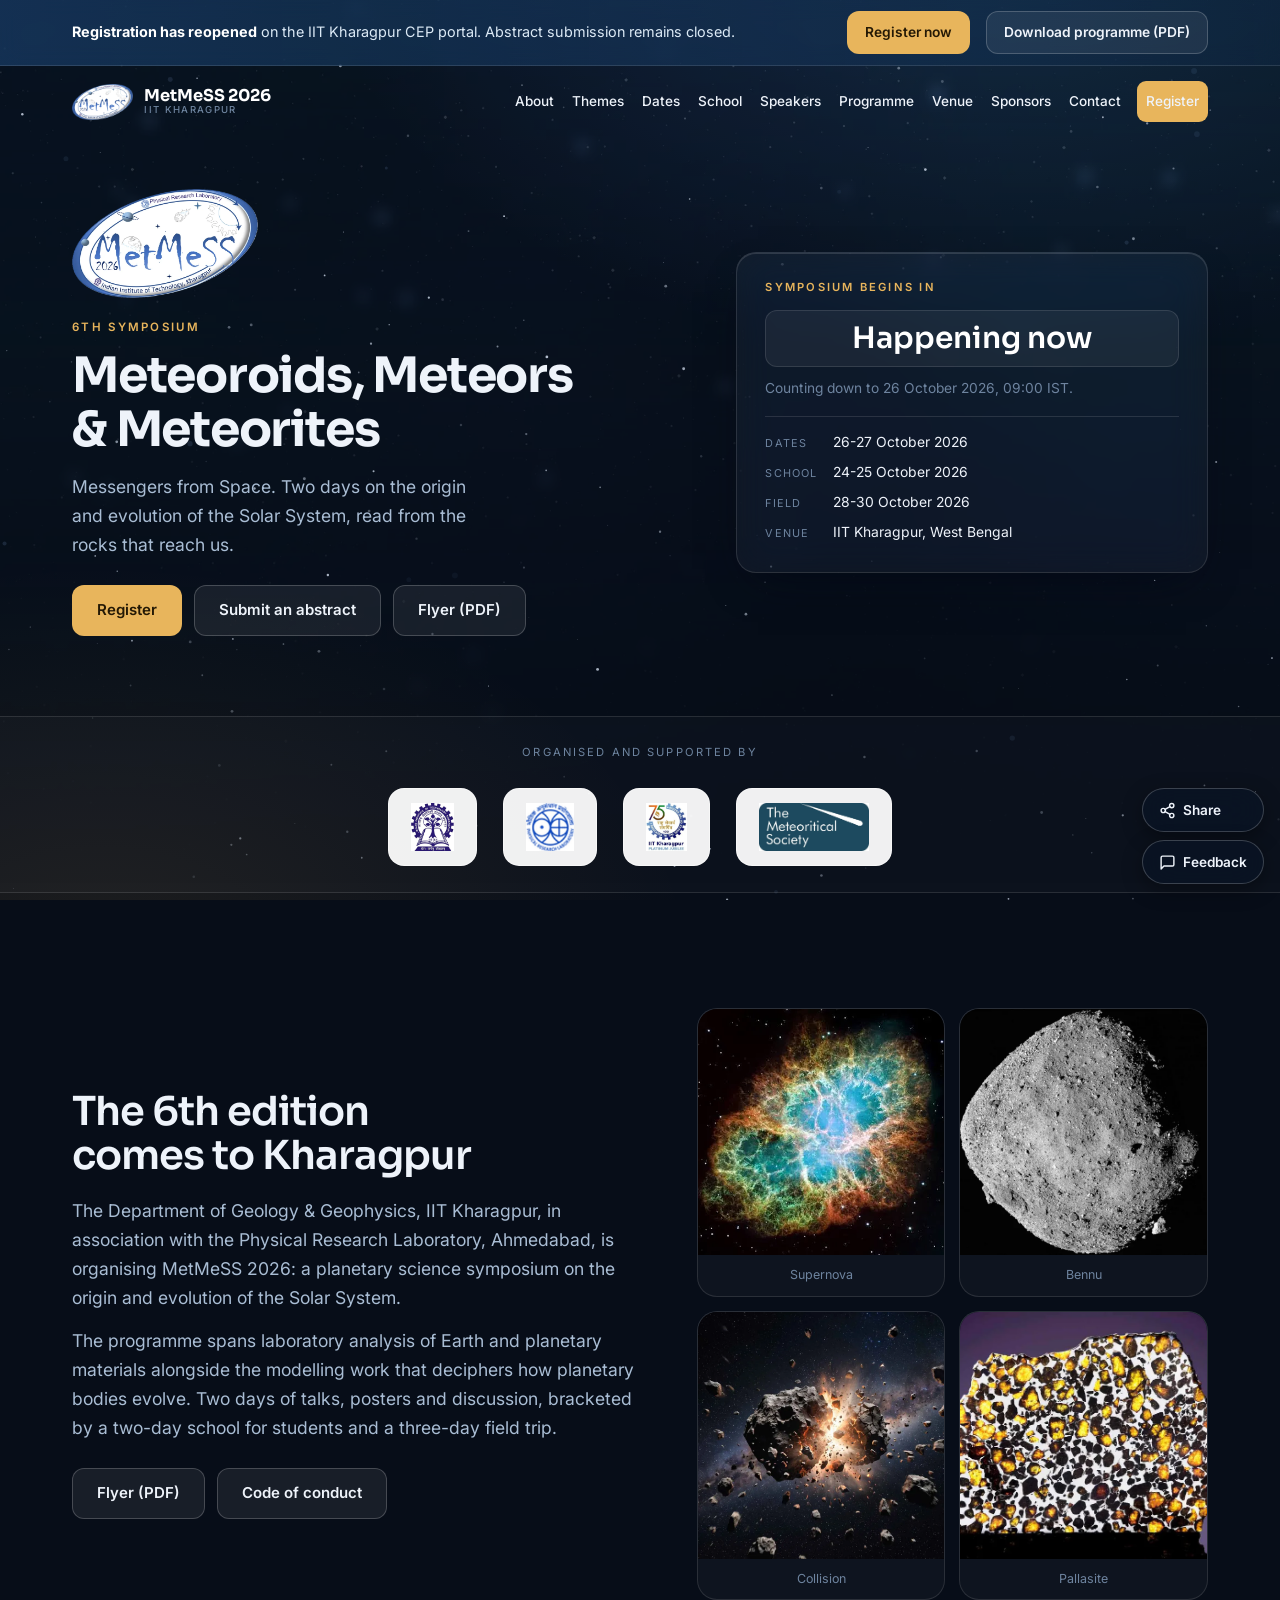
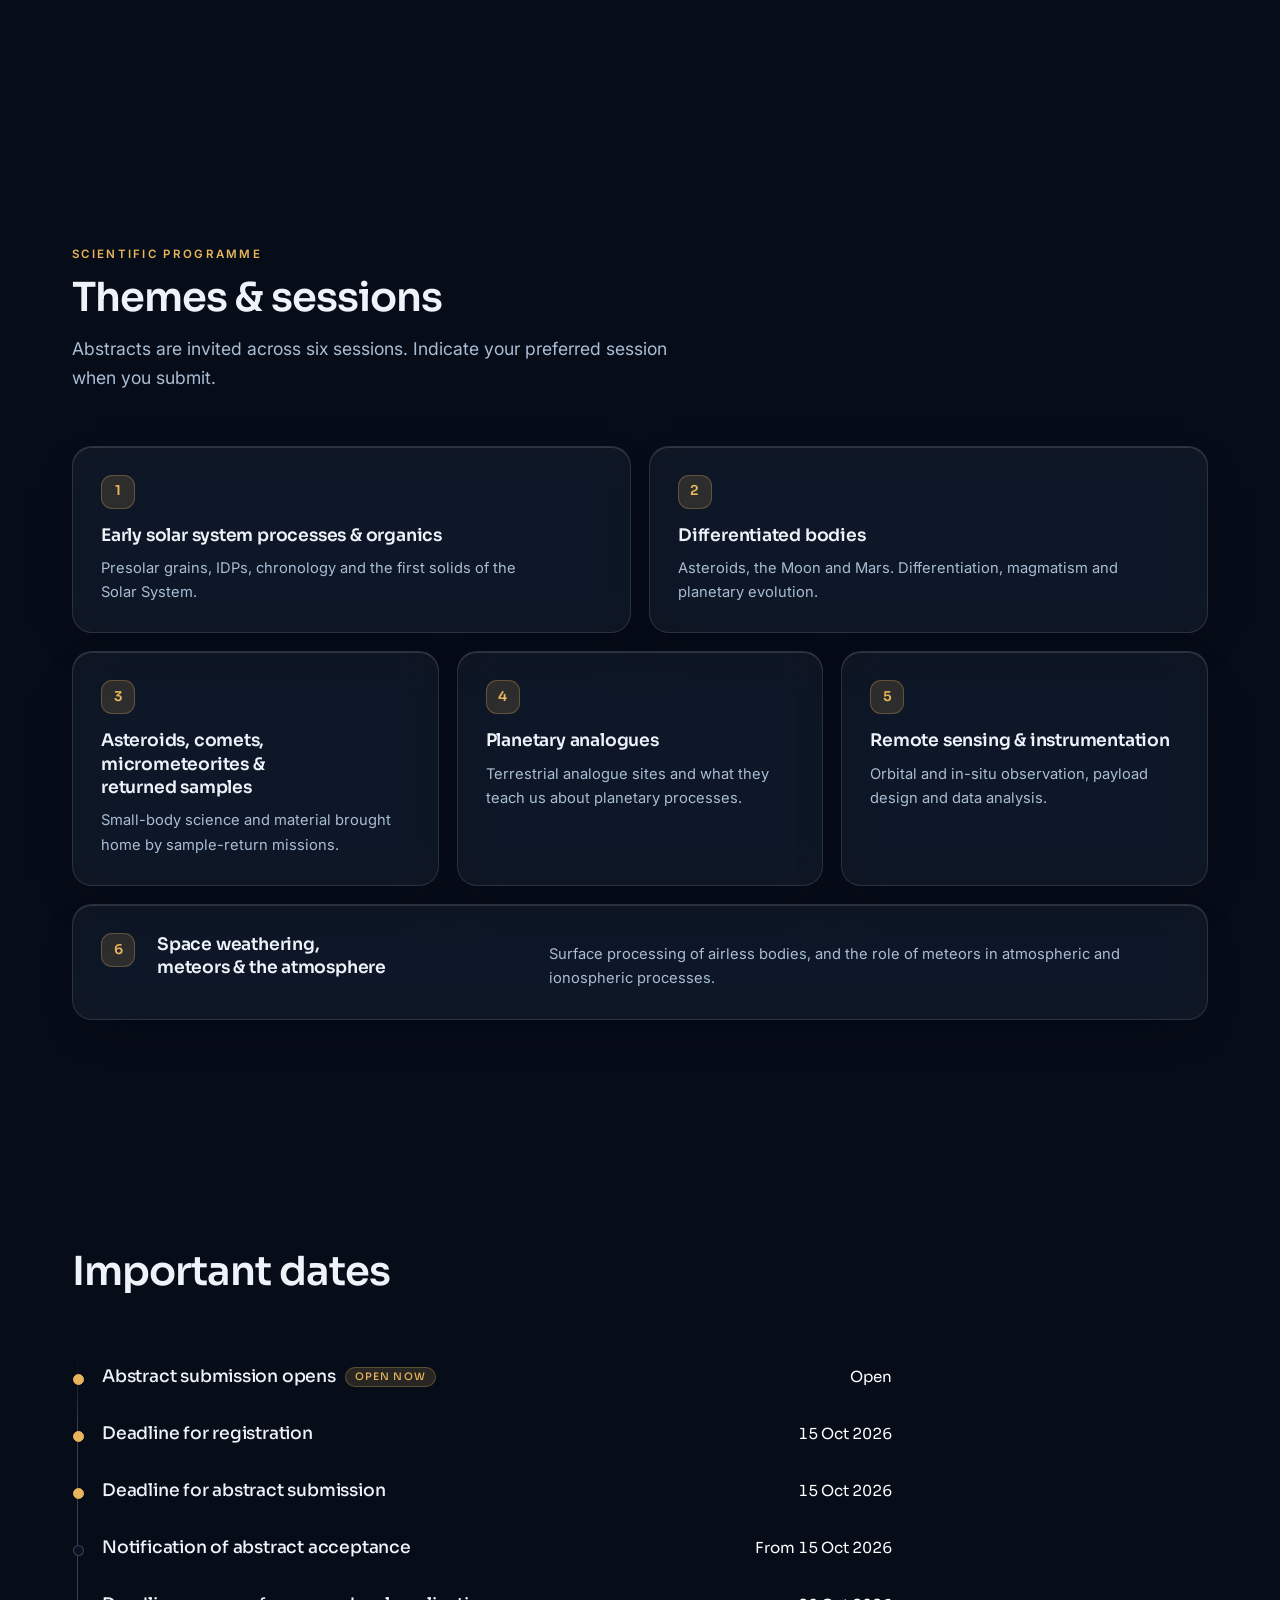
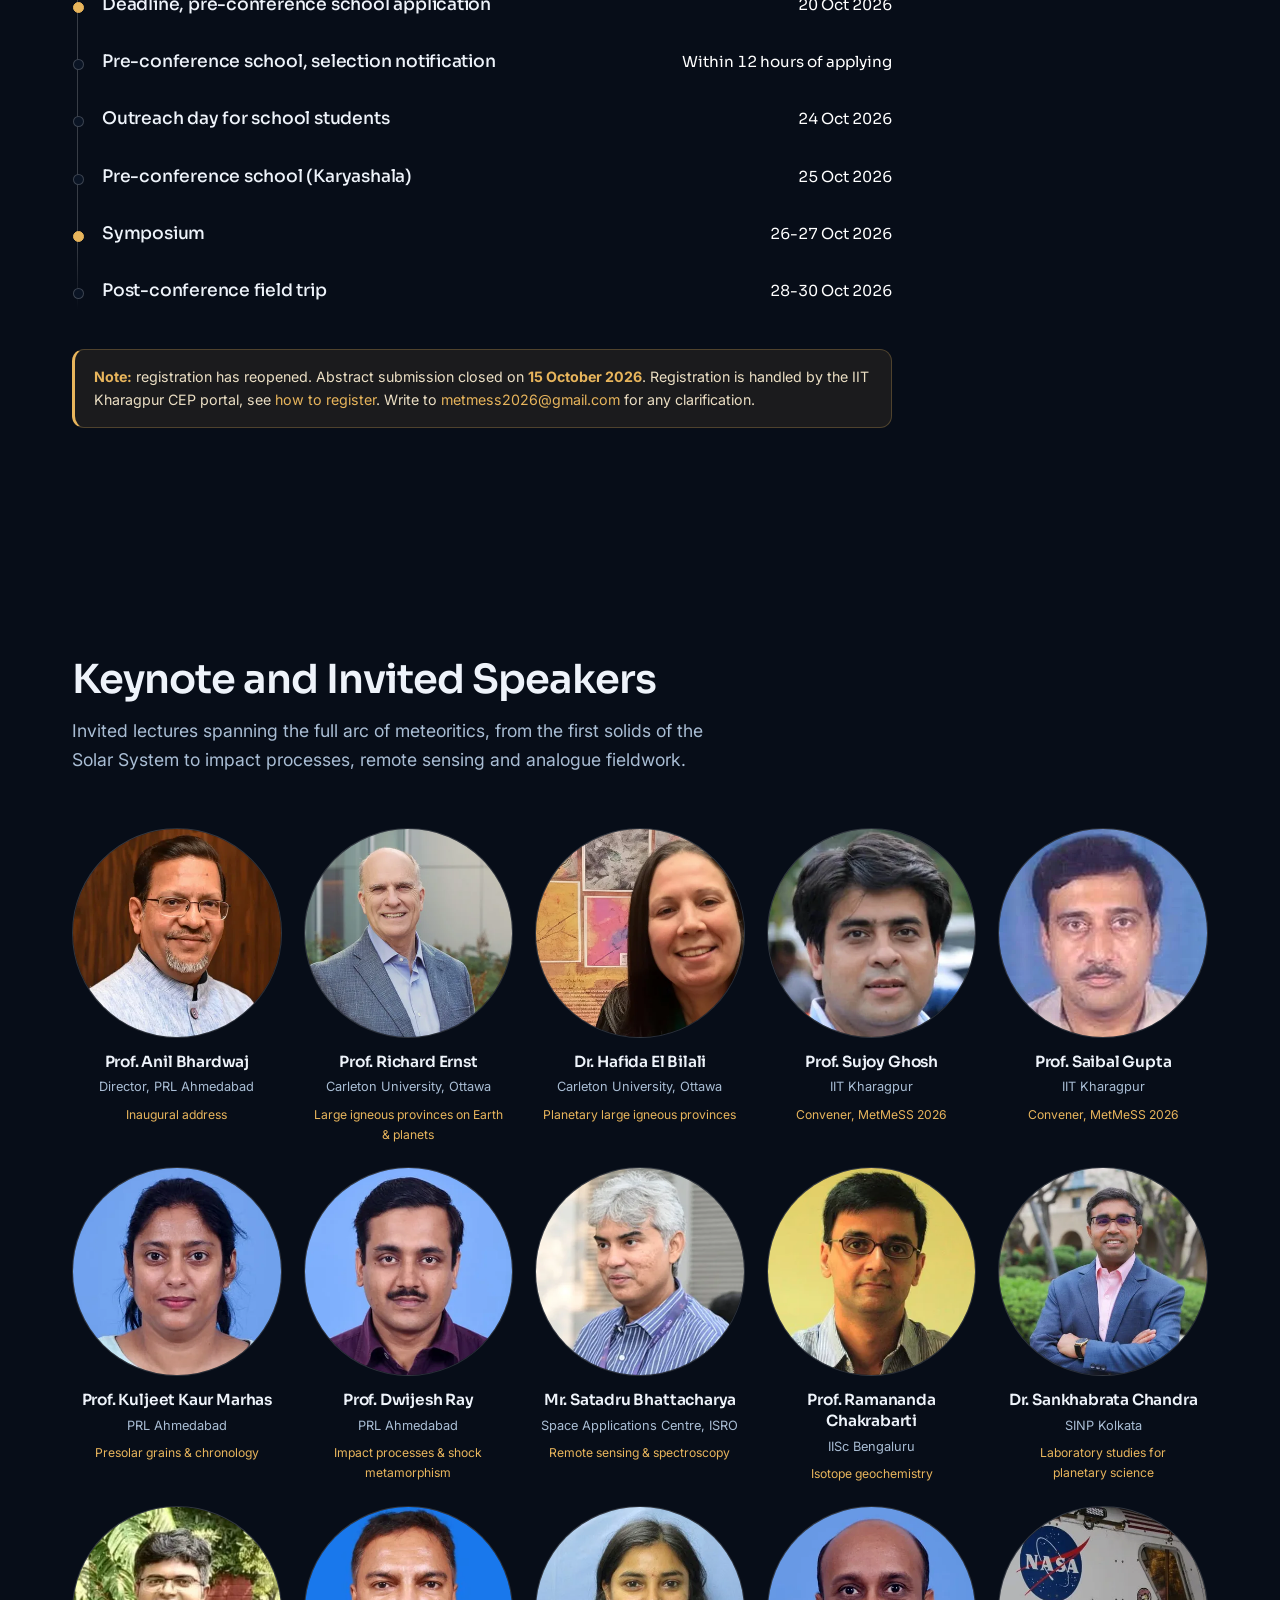
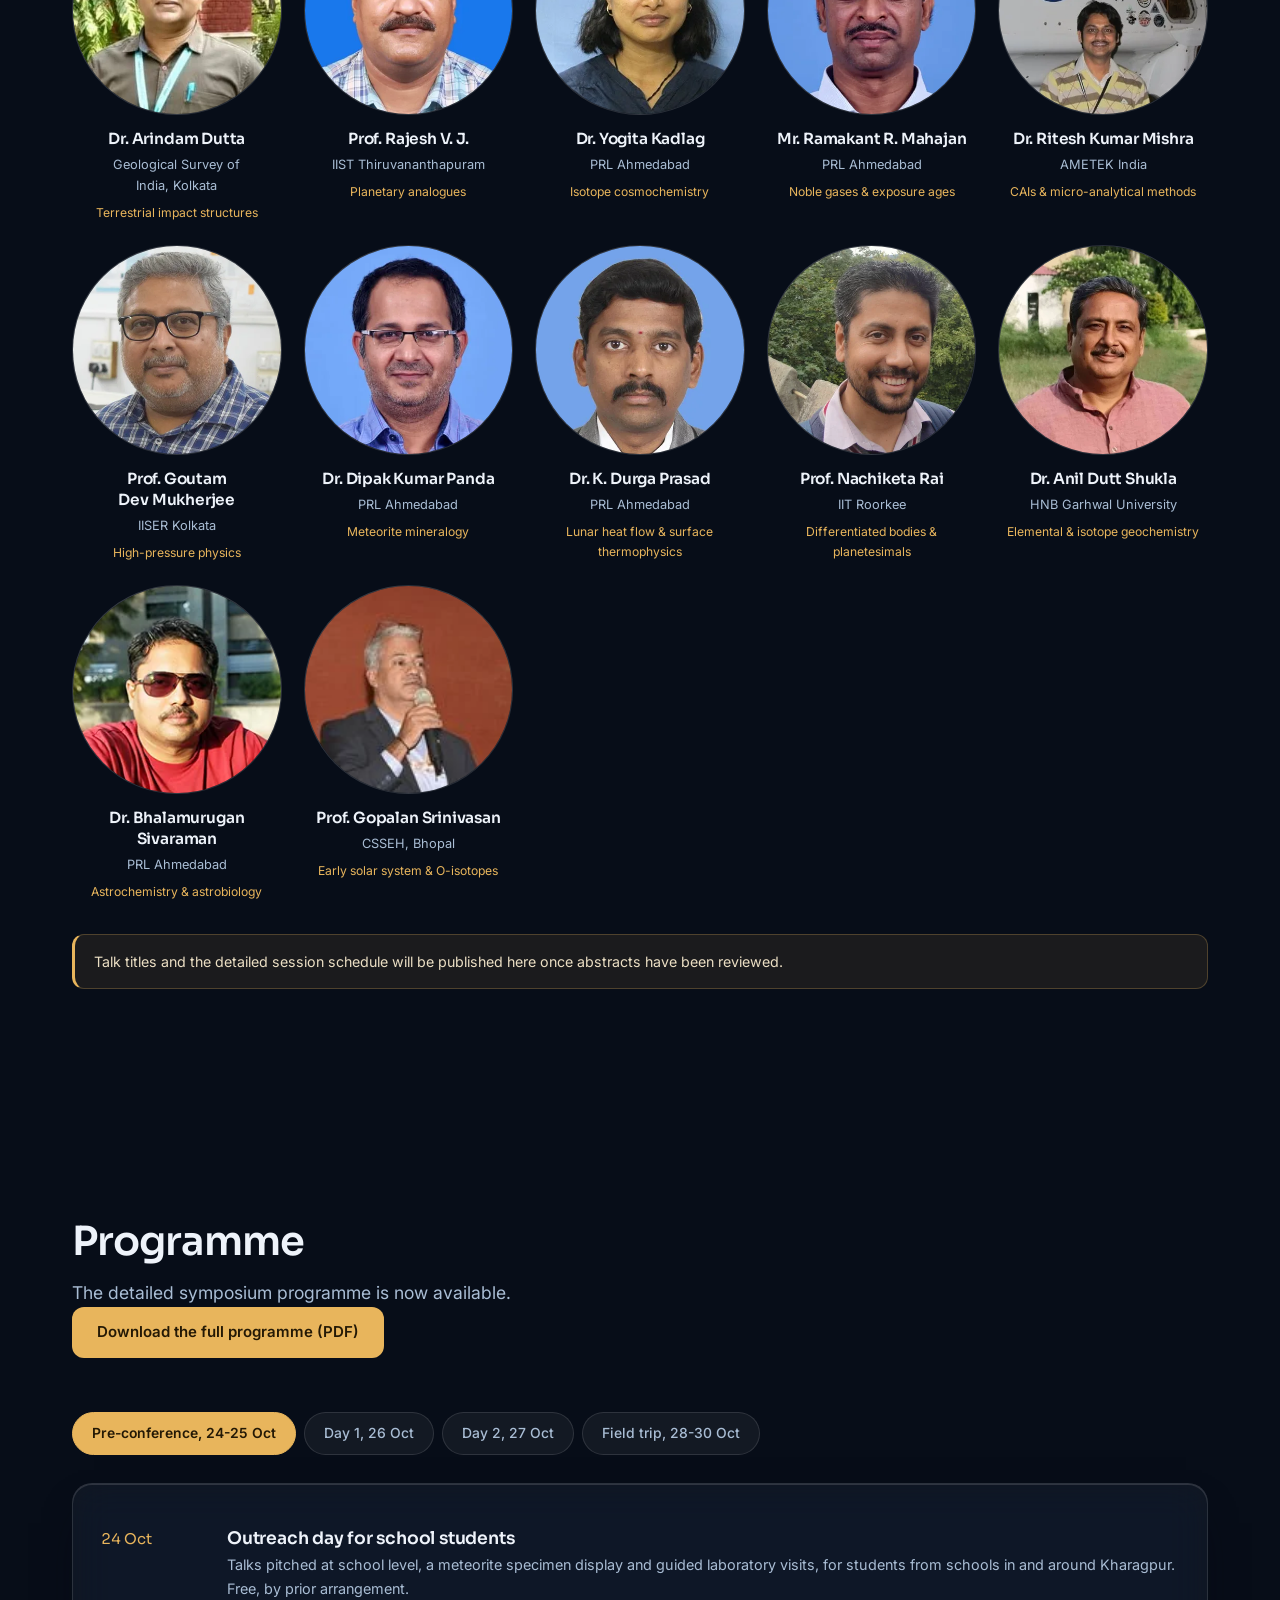
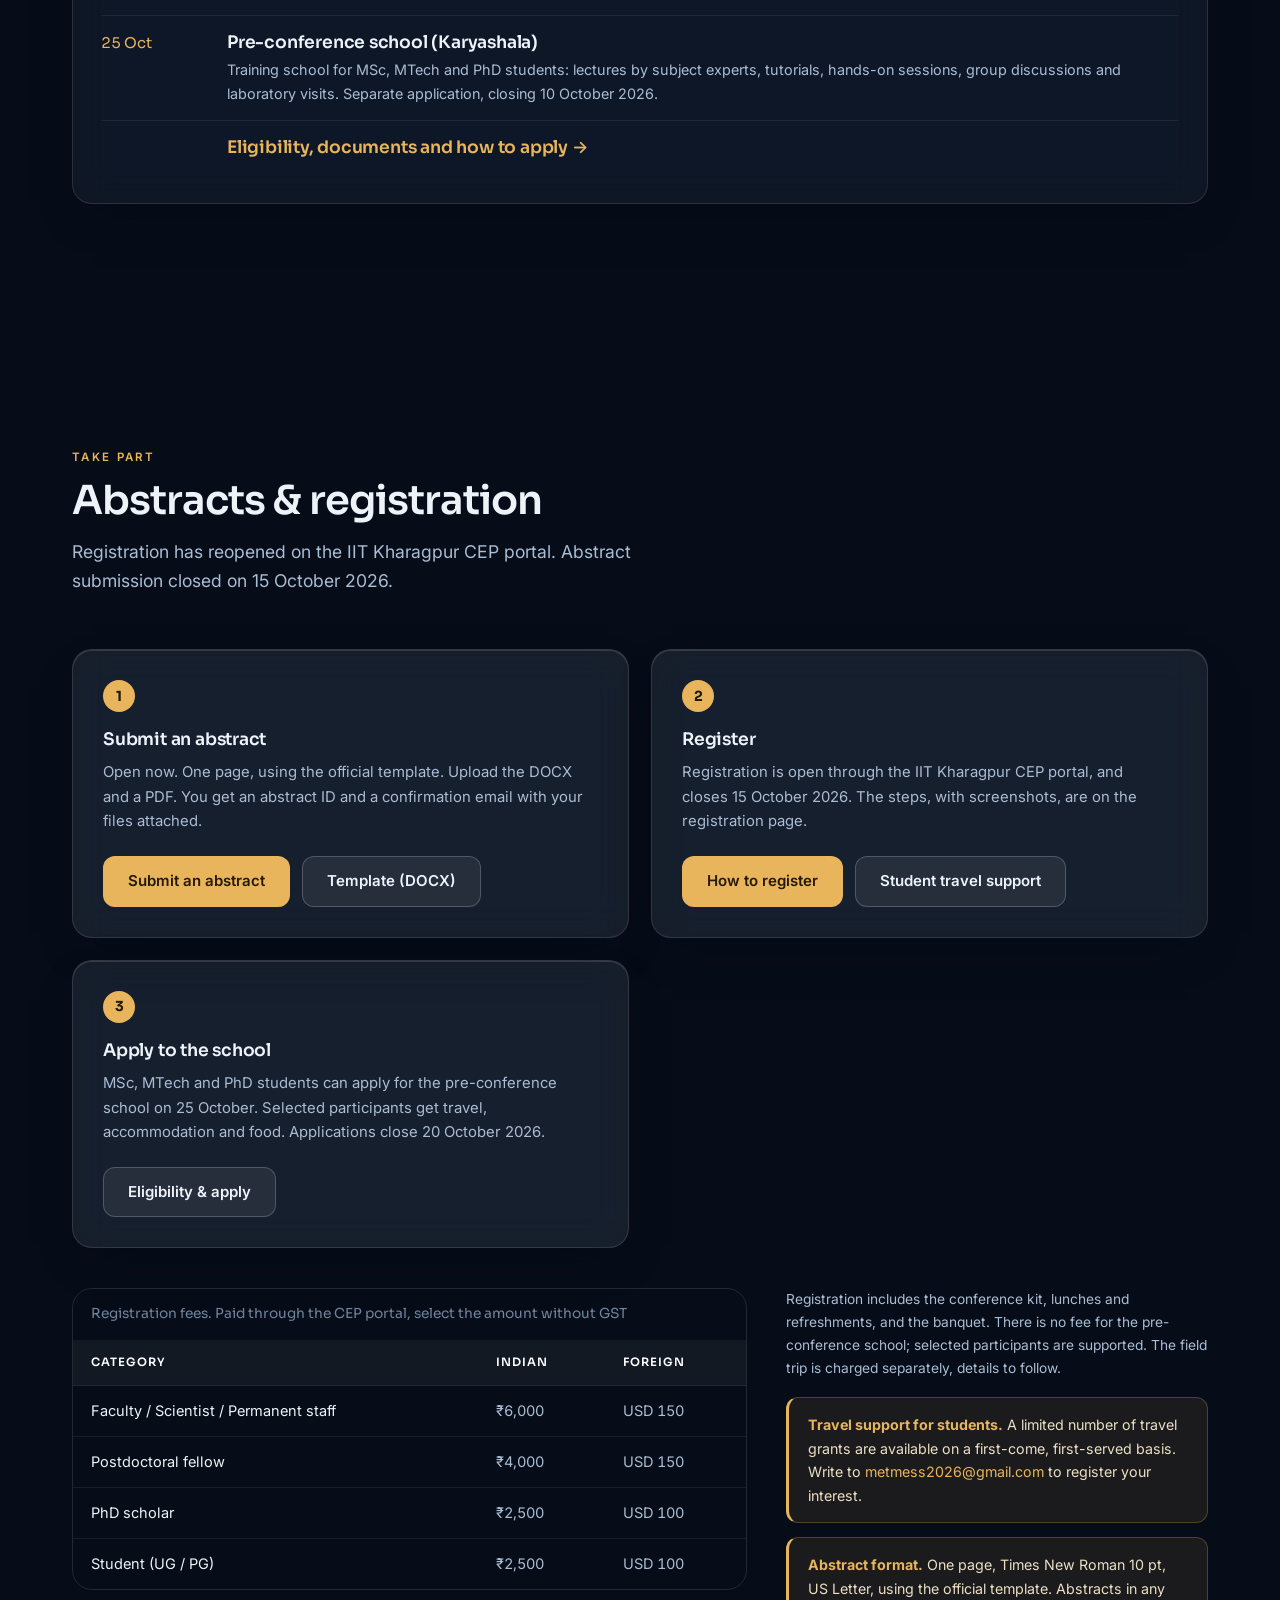
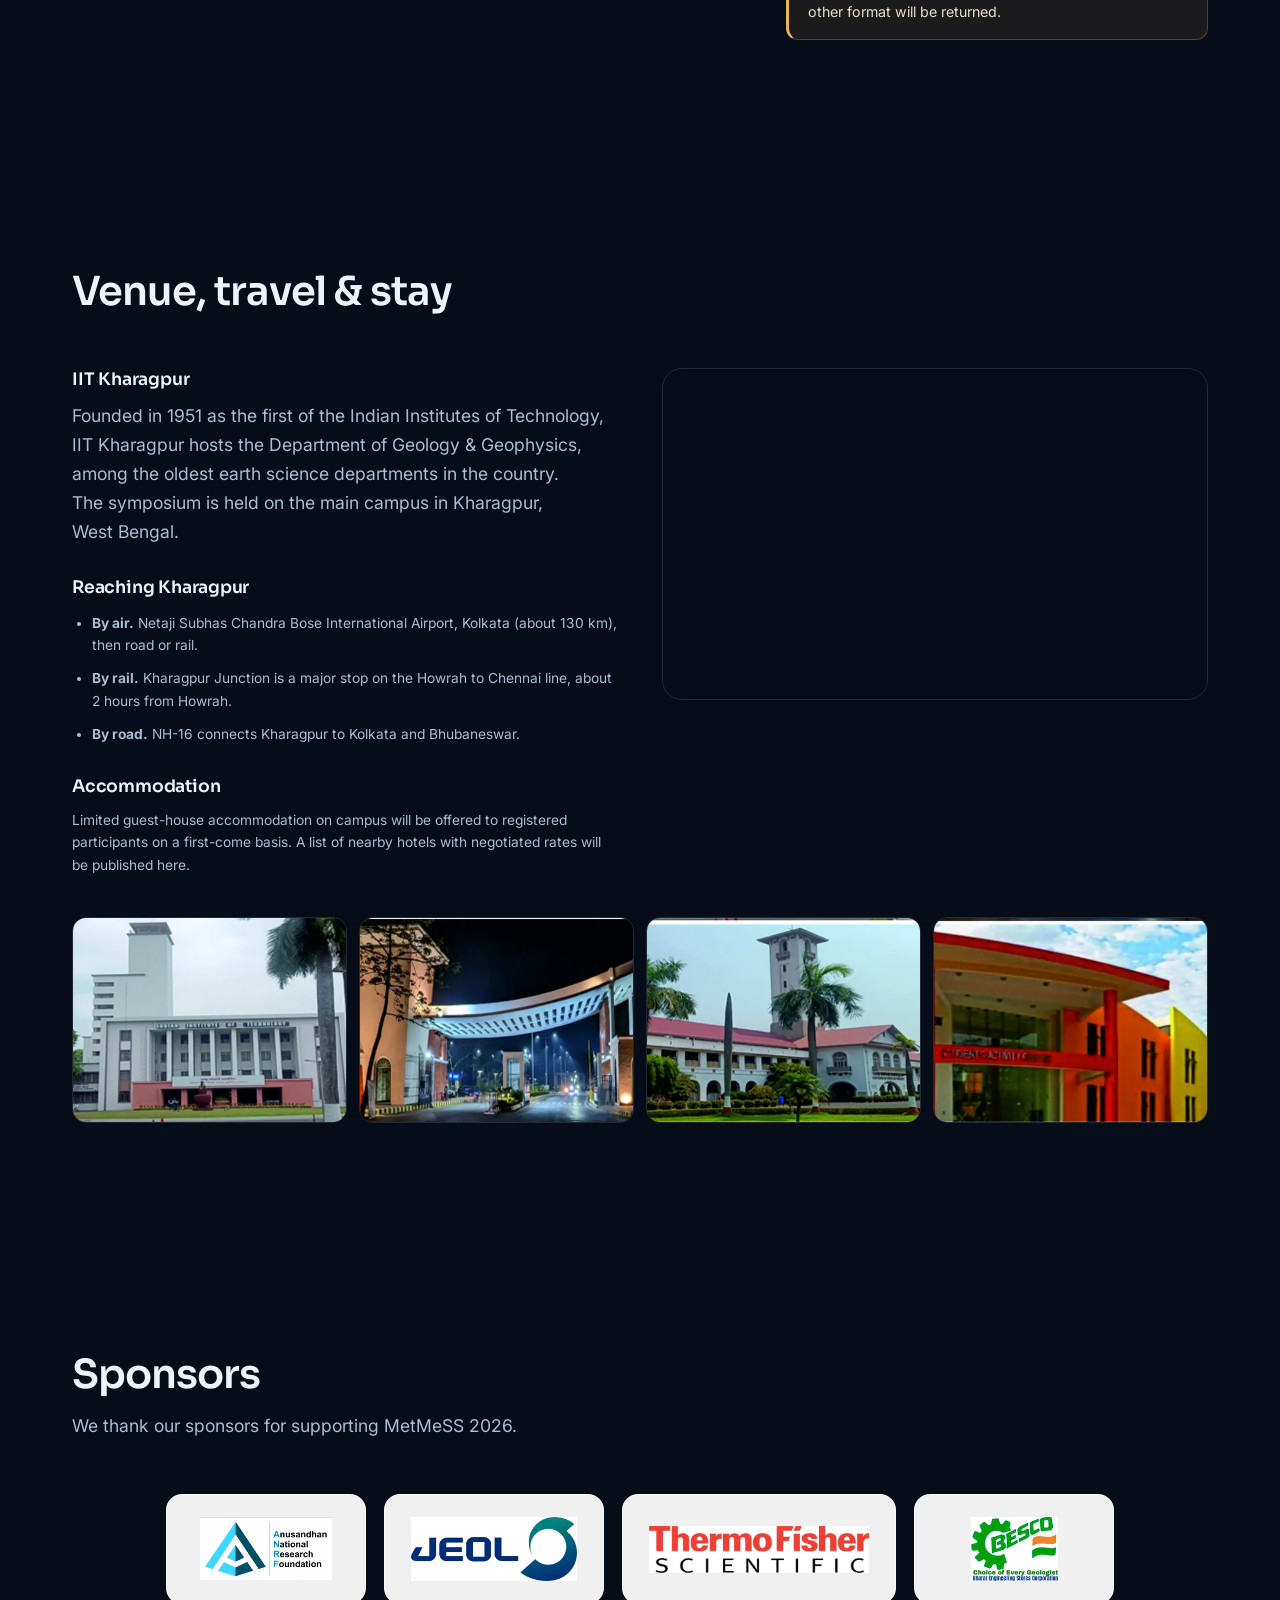
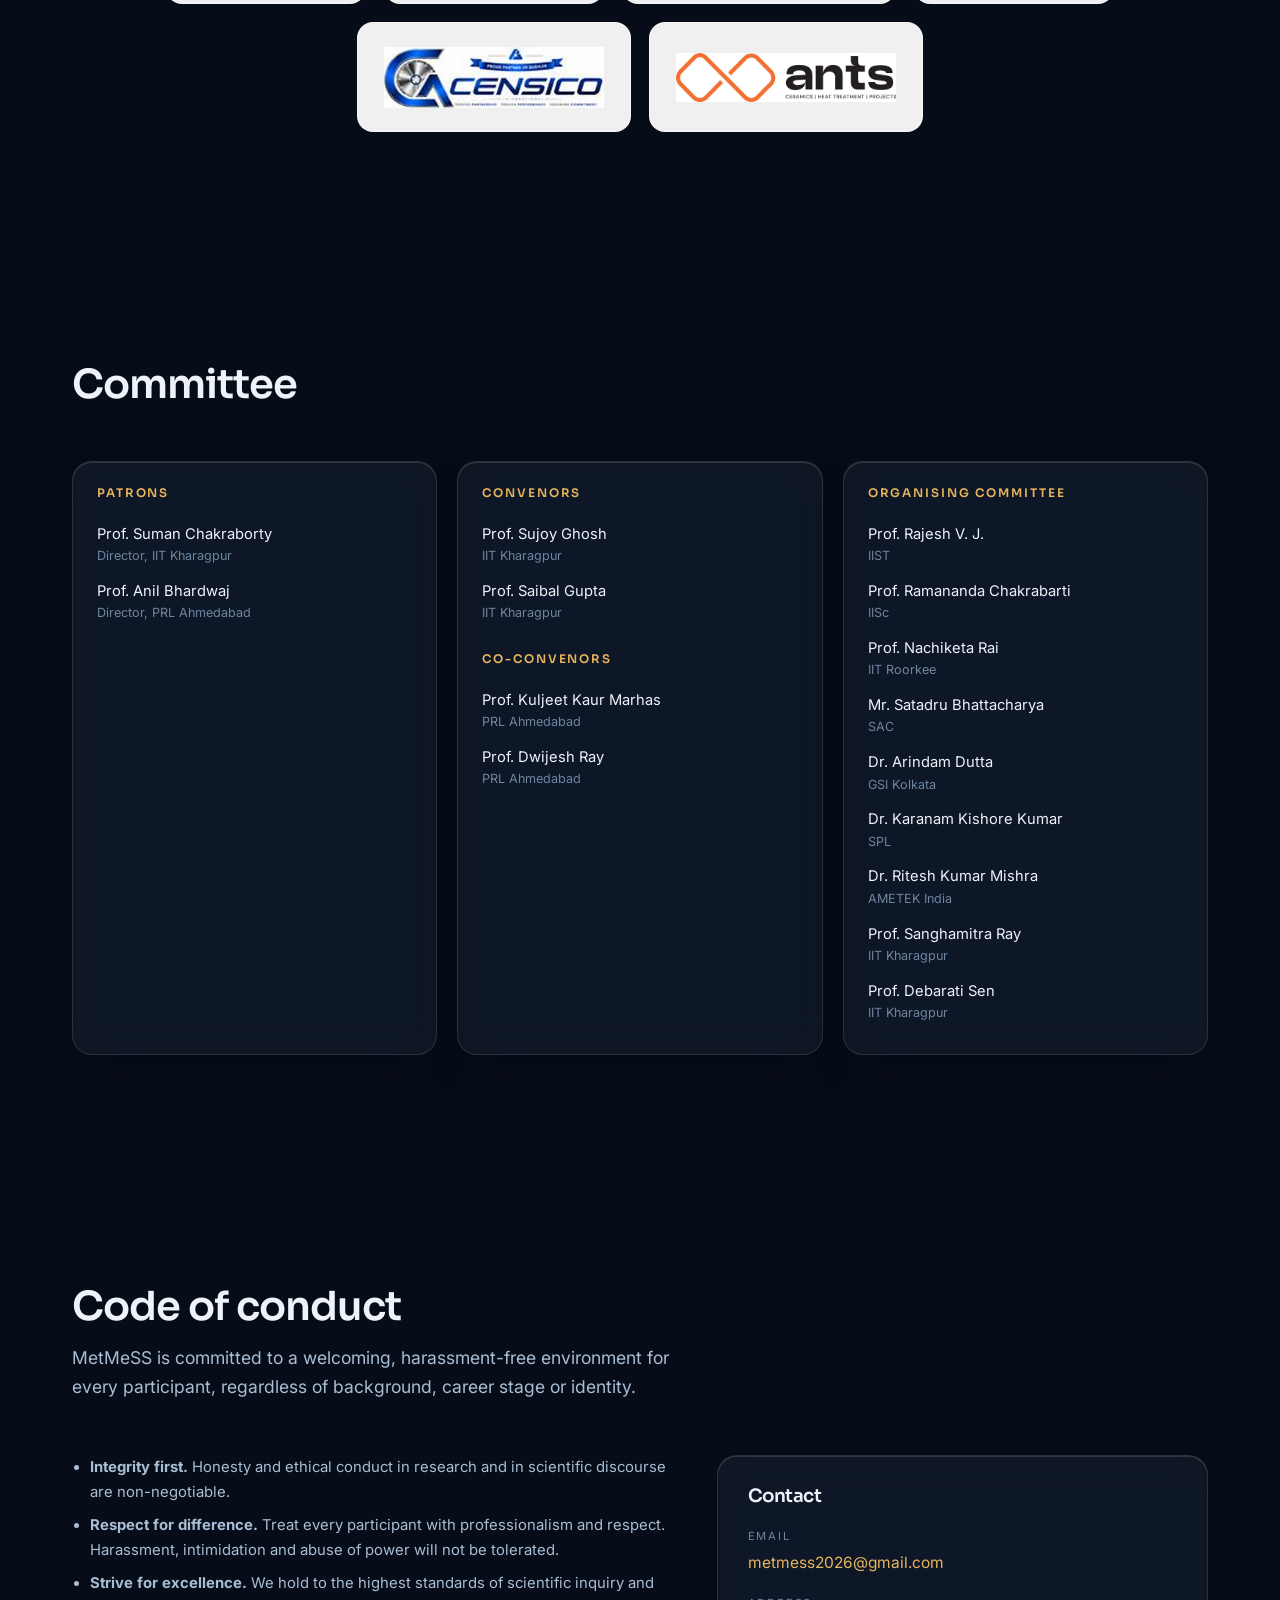
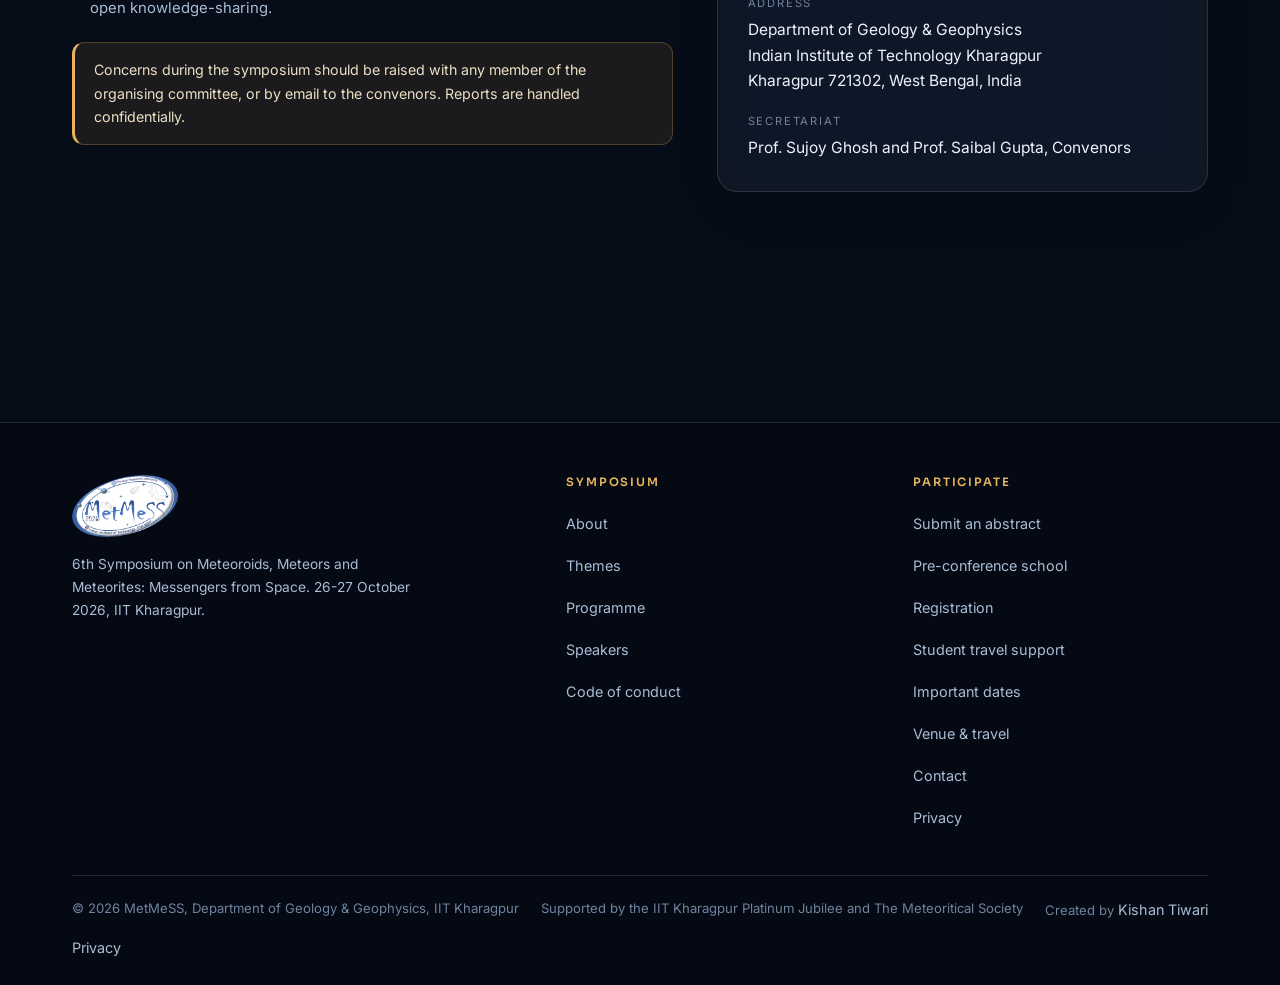
==== commit 60b0c97e: "Add files via upload" ====
--- a/index.html
+++ b/index.html
@@ -50,6 +50,7 @@
   <div class="wrap">
     <p><b>Registration has reopened</b> on the IIT Kharagpur CEP portal. Abstract submission remains closed.</p>
     <a class="btn btn-p btn-sm" href="register.html">Register now</a>
+    <a class="btn btn-s btn-sm" href="assets/docs/MetMeSS2026_Programme.pdf" download>Download programme (PDF)</a>
   </div>
 </div>
 
@@ -221,7 +222,8 @@
 <section class="section wrap reveal" id="programme">
   <div class="section-head">
     <h2>Programme</h2>
-    <p class="lead">Outline schedule. The detailed programme and abstract volume will be posted closer to the symposium.</p>
+    <p class="lead">The detailed symposium programme is now available.</p>
+    <div class="btn-row"><a class="btn btn-p" href="assets/docs/MetMeSS2026_Programme.pdf" download>Download the full programme (PDF)</a></div>
   </div>
   <div class="tabs" role="tablist" aria-label="Programme days">
     <button class="tab" role="tab" aria-selected="true"  aria-controls="p0" id="t0">Pre-conference, 24-25 Oct</button>
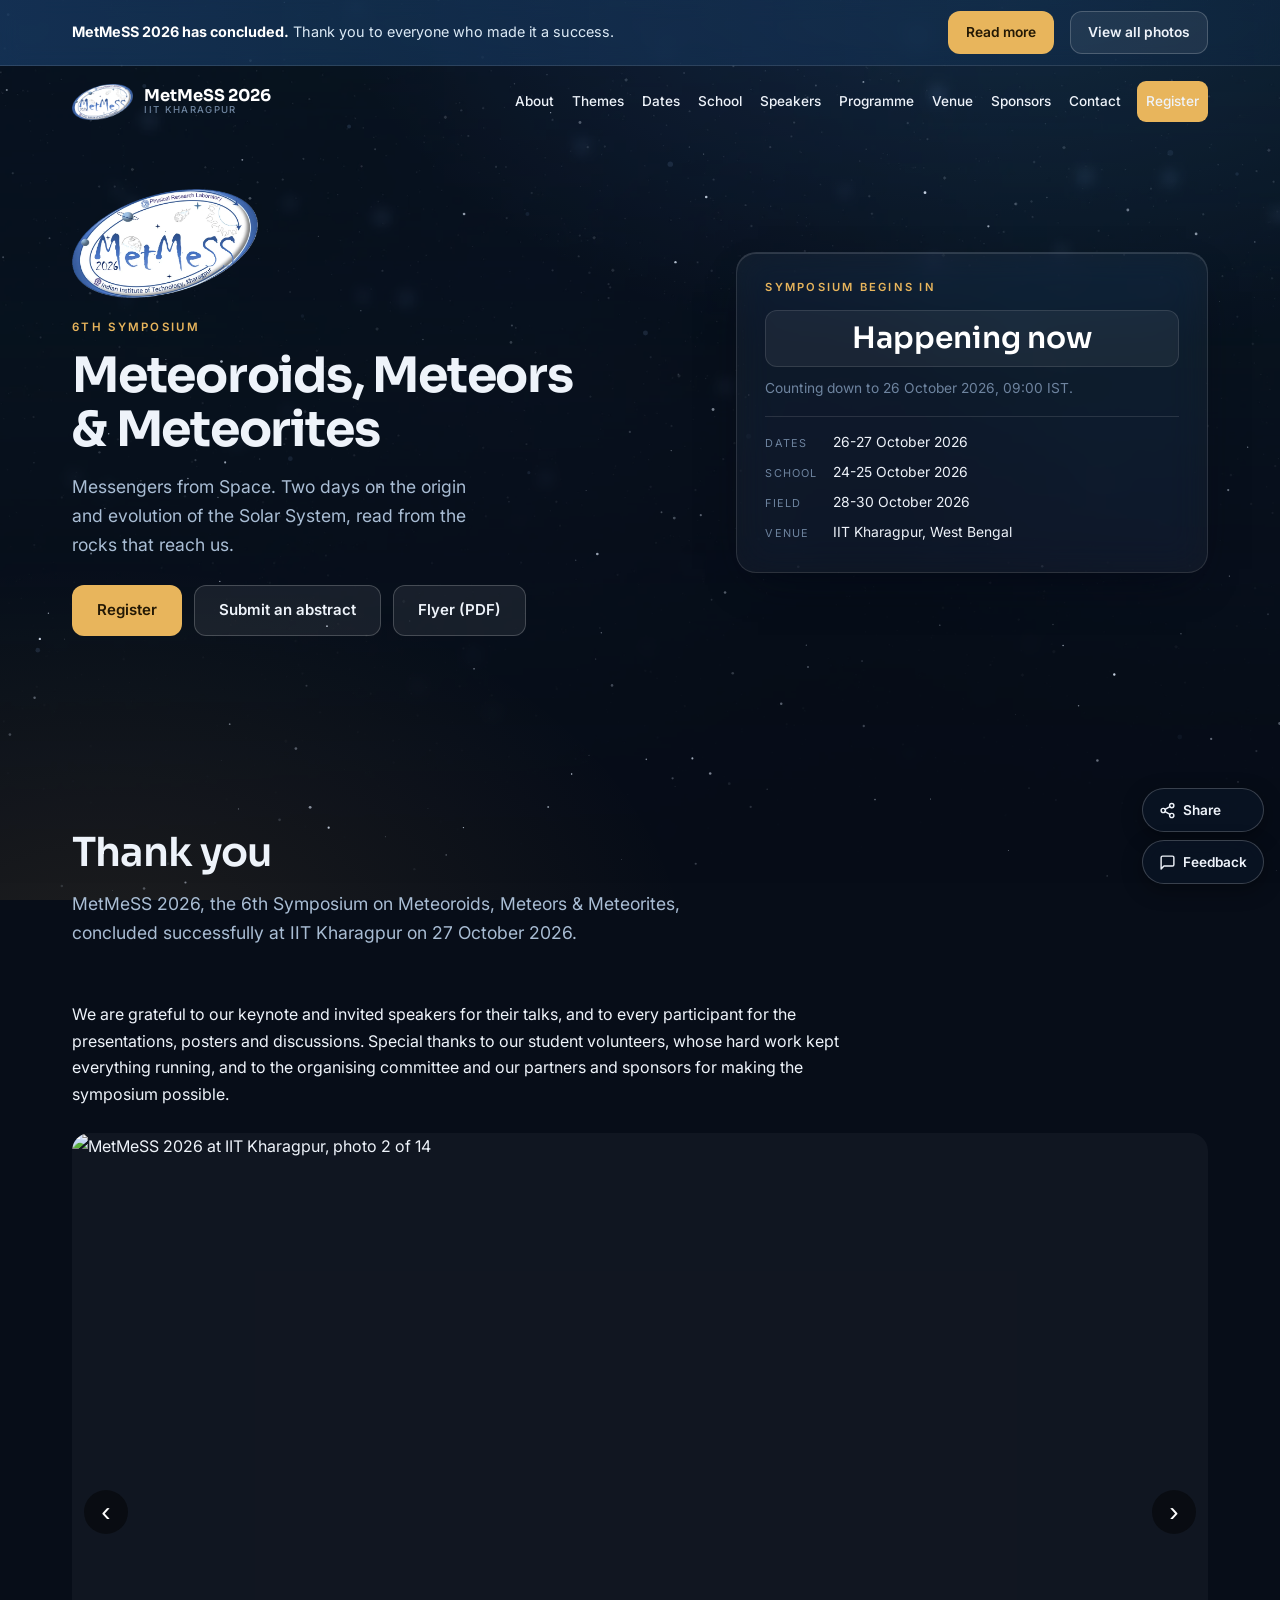
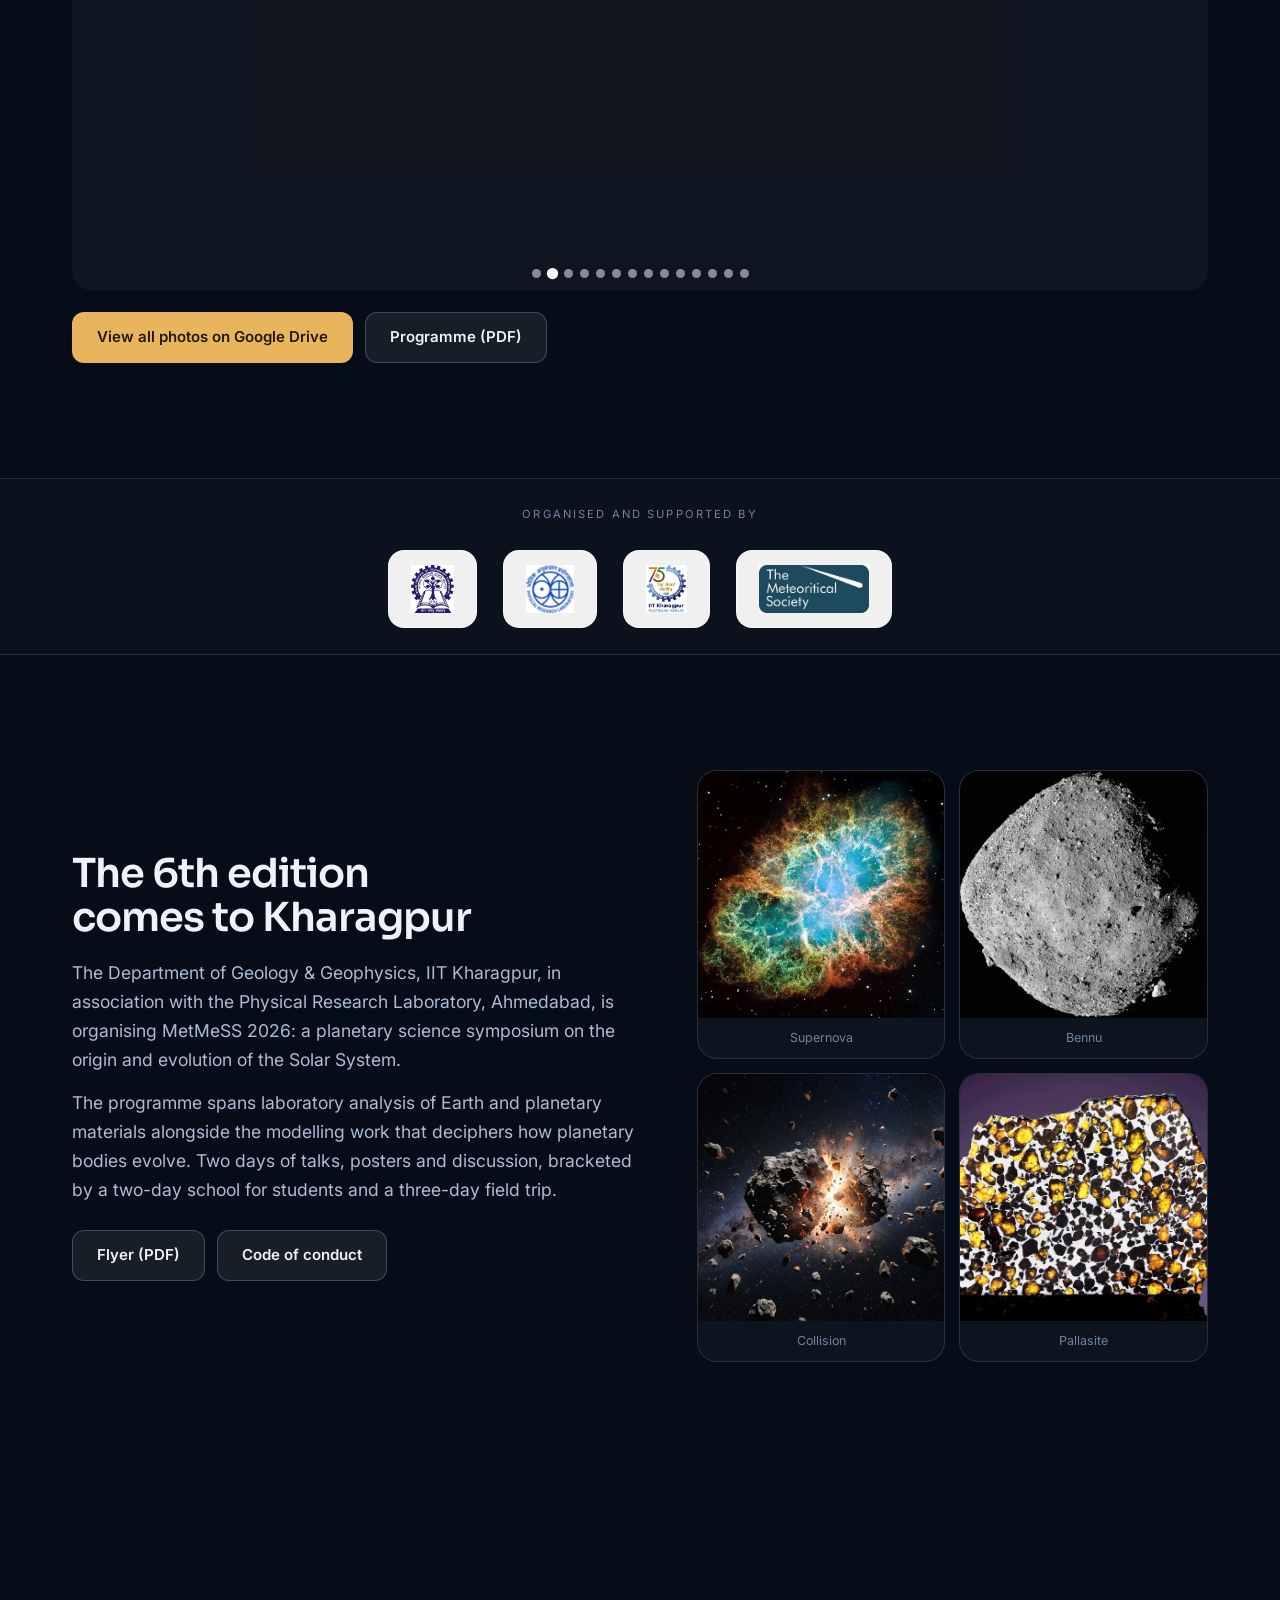
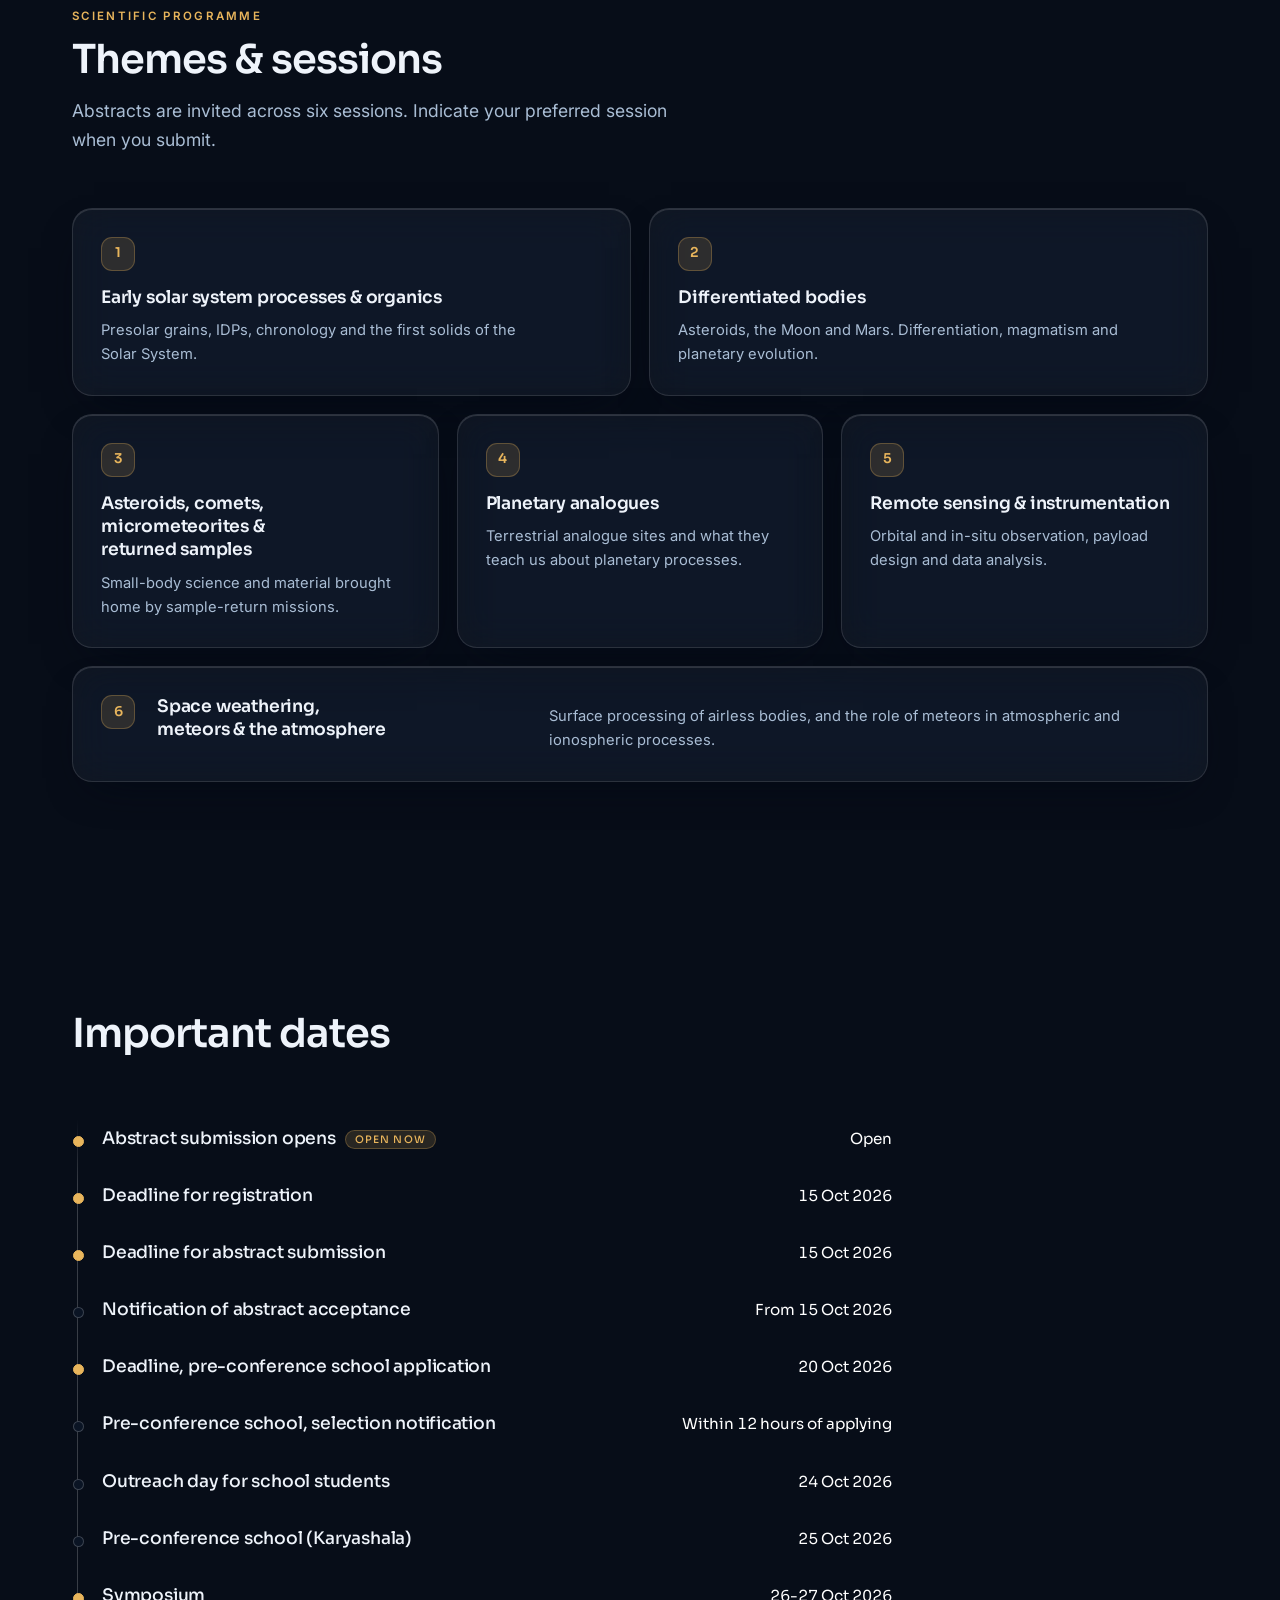
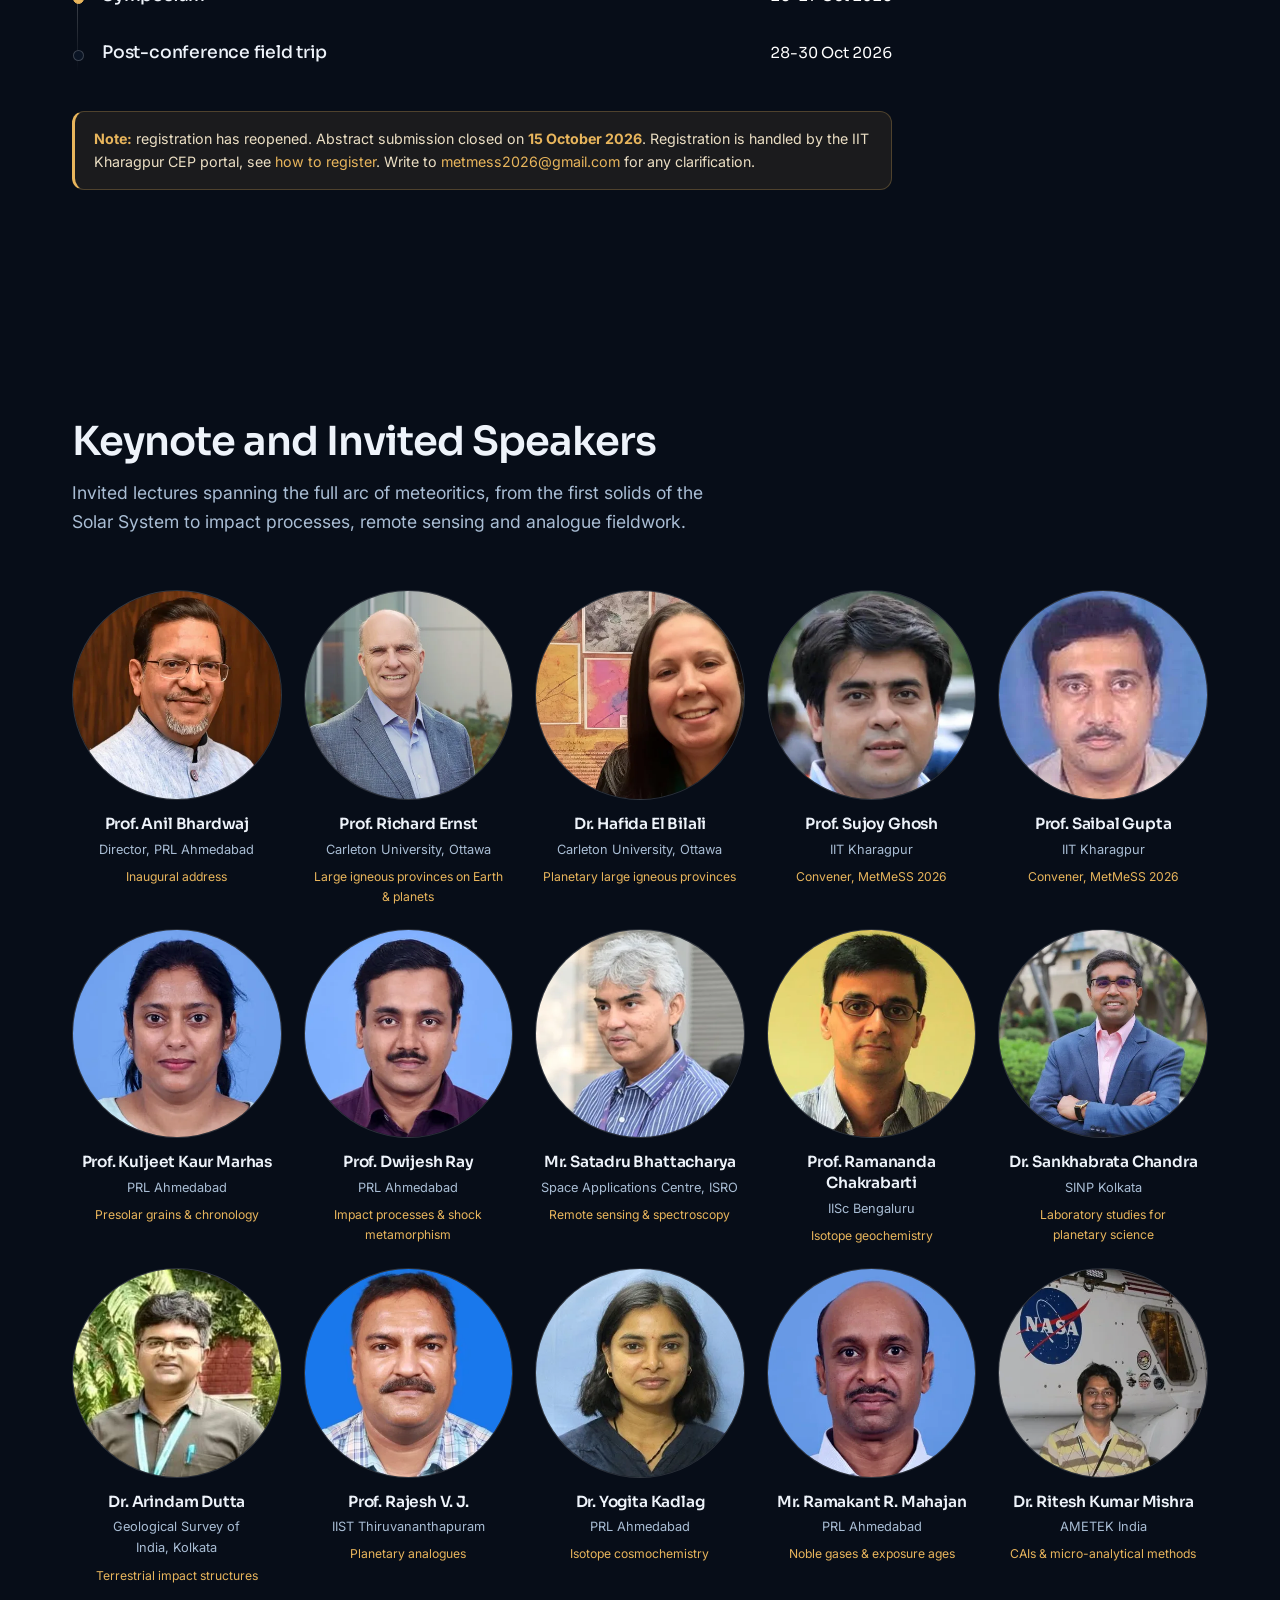
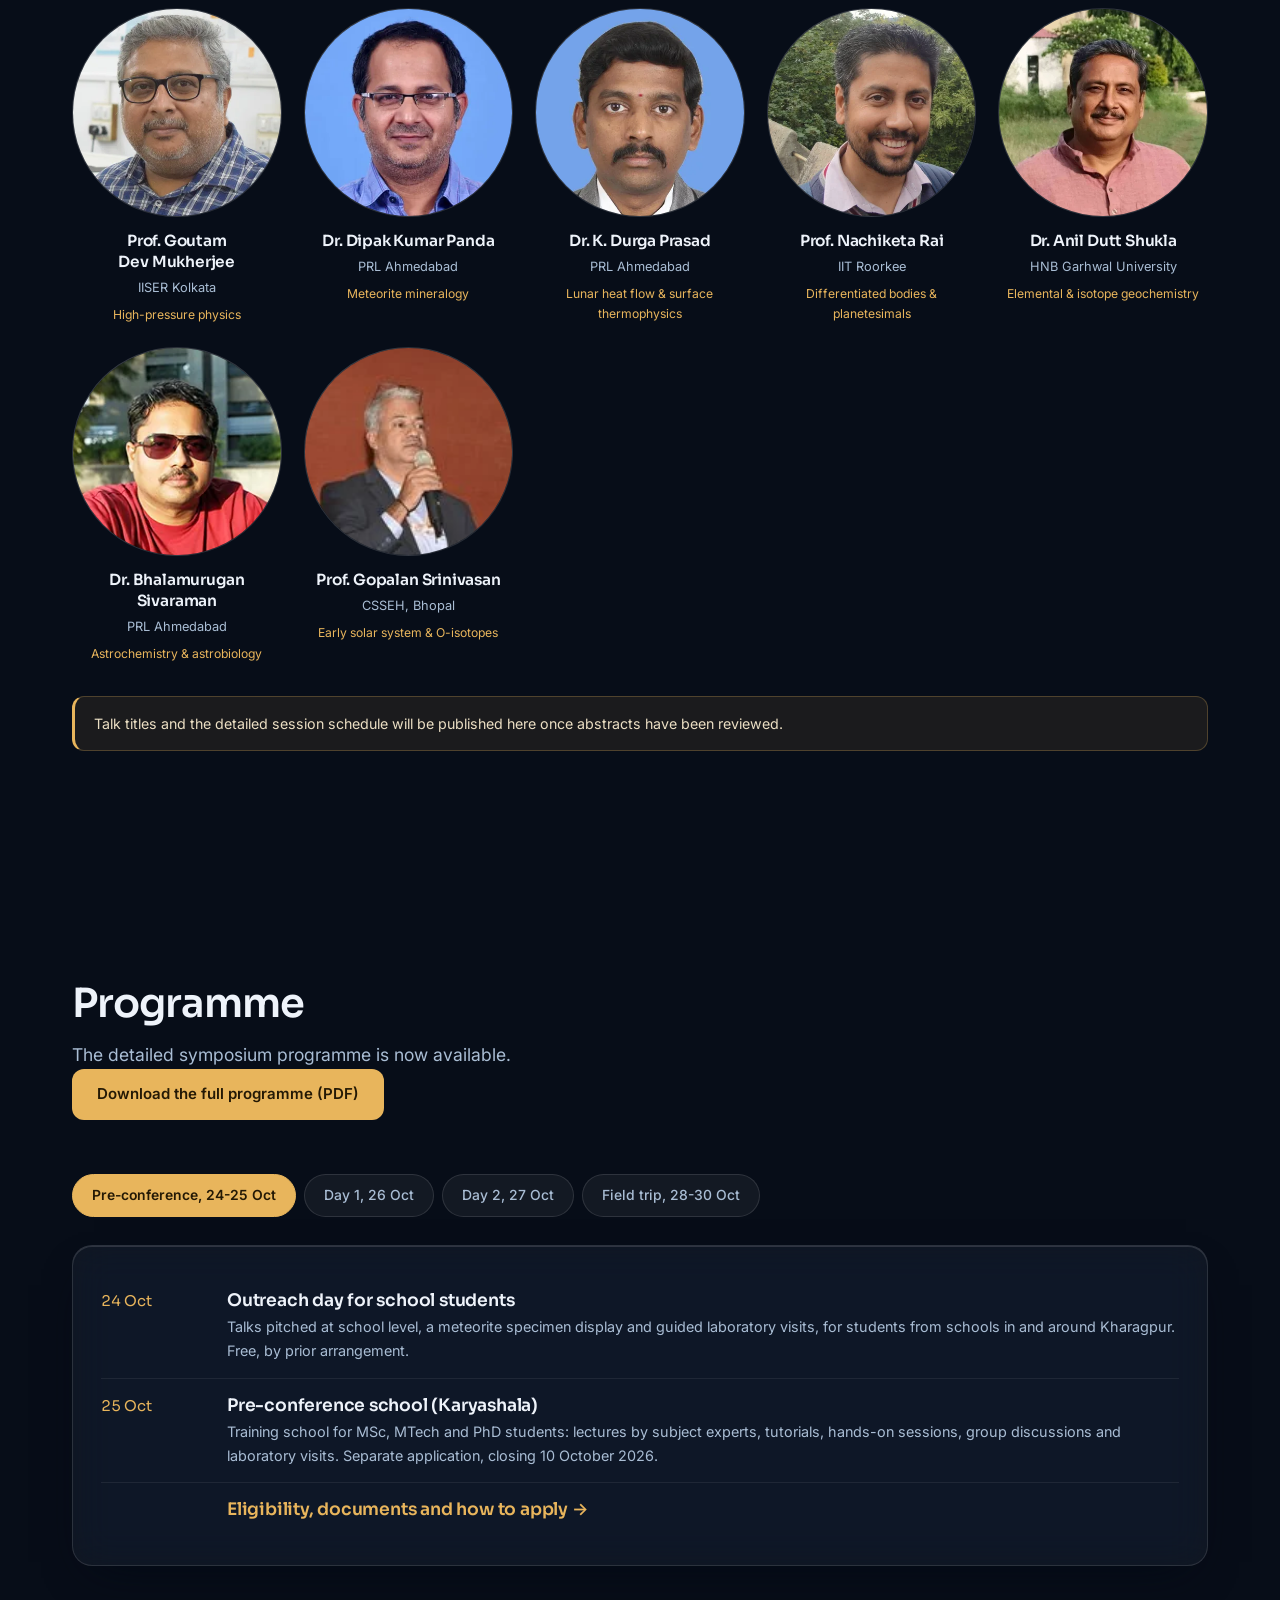
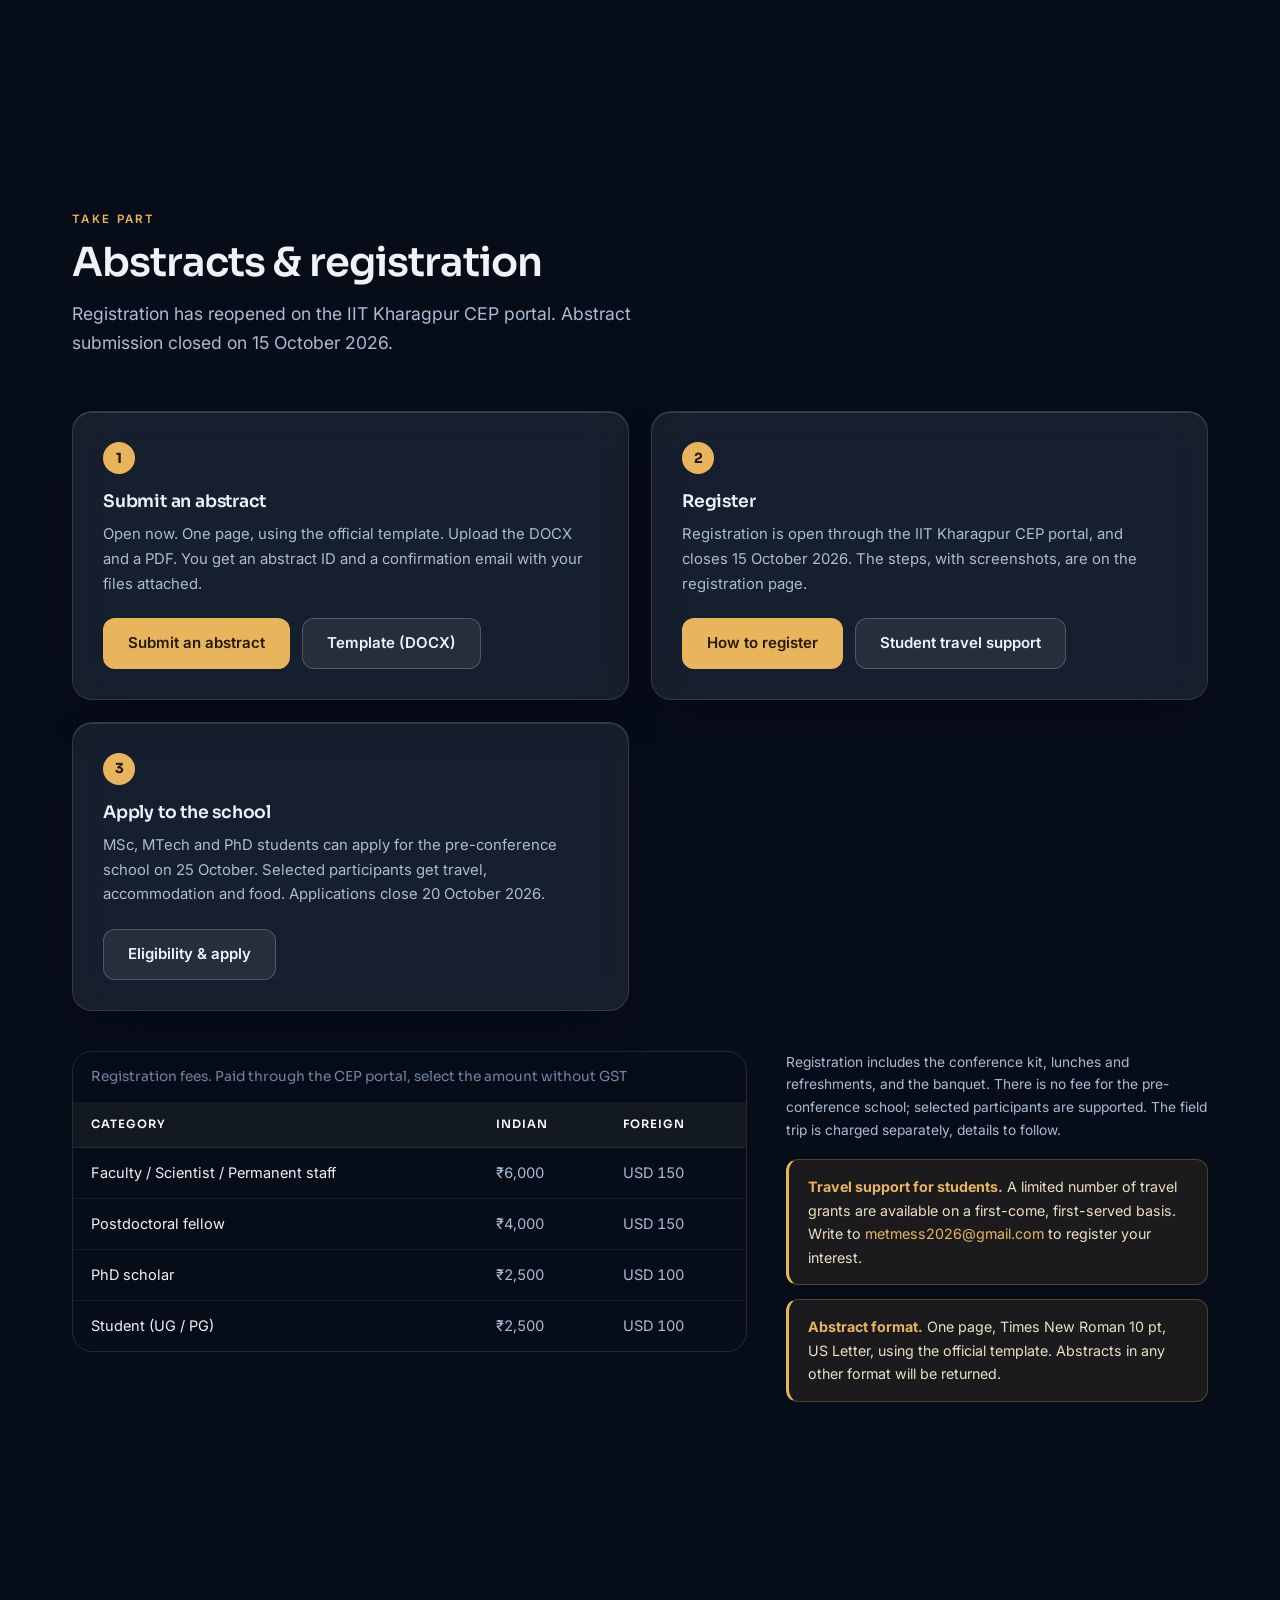
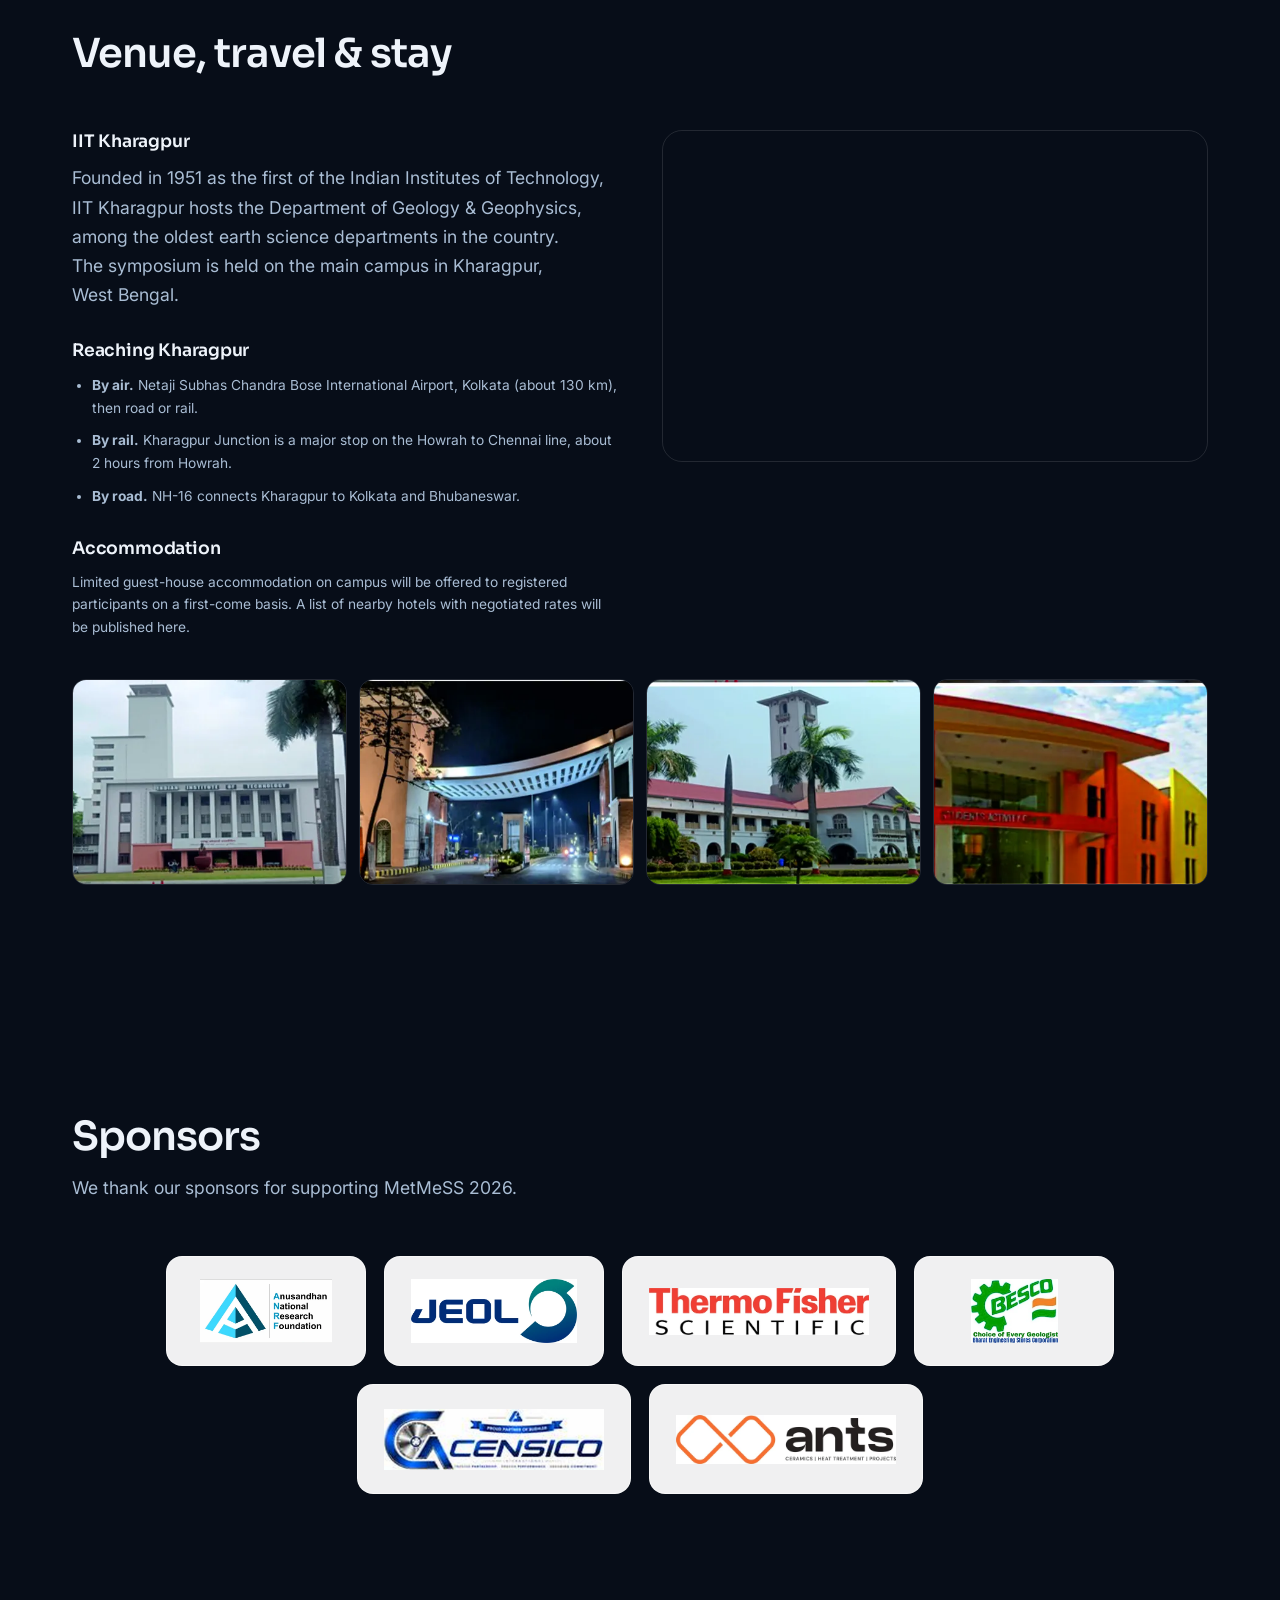
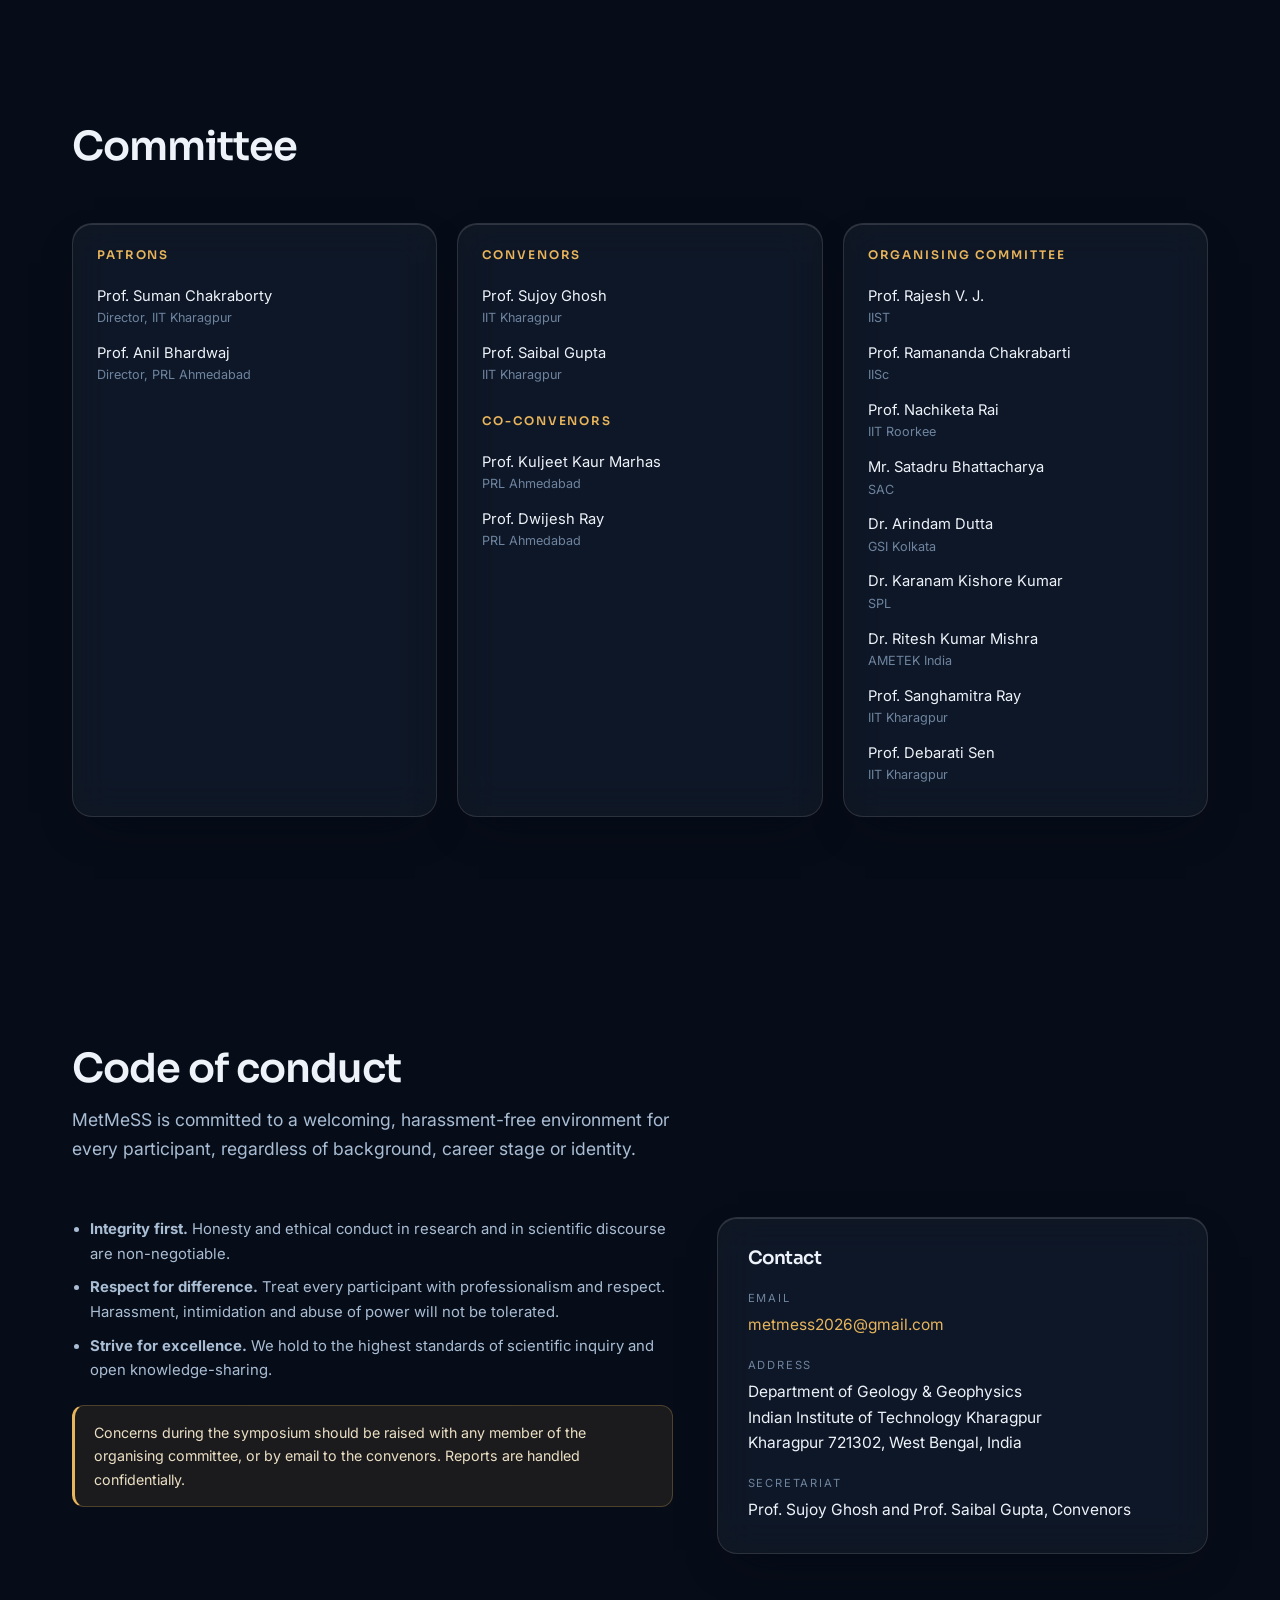
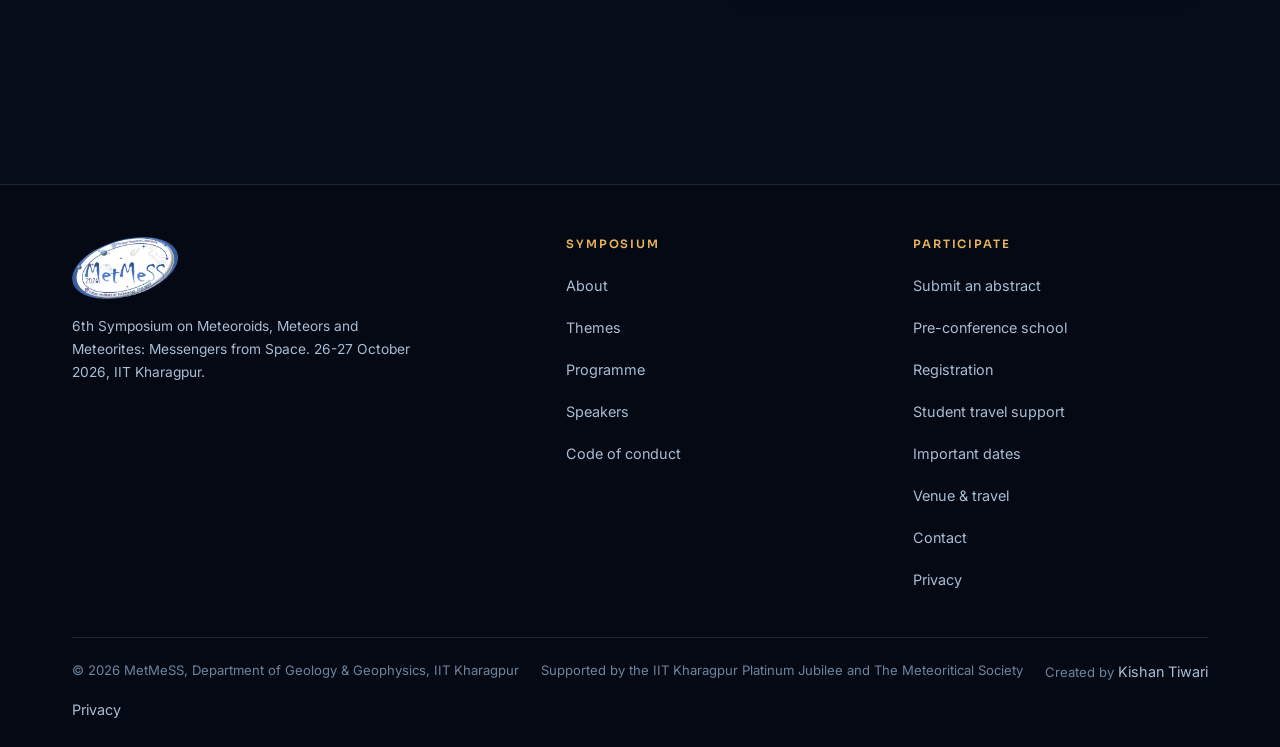
==== commit e7b9418c: "Add files via upload" ====
--- a/index.html
+++ b/index.html
@@ -48,9 +48,9 @@
 
 <div class="announce">
   <div class="wrap">
-    <p><b>Registration has reopened</b> on the IIT Kharagpur CEP portal. Abstract submission remains closed.</p>
-    <a class="btn btn-p btn-sm" href="register.html">Register now</a>
-    <a class="btn btn-s btn-sm" href="assets/docs/MetMeSS2026_Programme.pdf" download>Download programme (PDF)</a>
+    <p><b>MetMeSS 2026 has concluded.</b> Thank you to everyone who made it a success.</p>
+    <a class="btn btn-p btn-sm" href="#thanks">Read more</a>
+    <a class="btn btn-s btn-sm" href="https://drive.google.com/drive/folders/1peWUJxCTxanFIxBA5Y0kmZNhMjfc-Yil?usp=drive_link" target="_blank" rel="noopener">View all photos</a>
   </div>
 </div>
 
@@ -112,6 +112,72 @@
       </dl>
     </aside>
   </div>
+</section>
+
+<!-- ===================== THANK YOU ===================== -->
+<section class="section wrap reveal" id="thanks">
+  <div class="section-head">
+    <h2>Thank you</h2>
+    <p class="lead">MetMeSS 2026, the 6th Symposium on Meteoroids, Meteors &amp; Meteorites, concluded successfully at IIT Kharagpur on 27 October 2026.</p>
+  </div>
+  <p style="max-width:820px">We are grateful to our keynote and invited speakers for their talks, and to every participant for the presentations, posters and discussions. Special thanks to our student volunteers, whose hard work kept everything running, and to the organising committee and our partners and sponsors for making the symposium possible.</p>
+  <div class="carousel" id="carousel" aria-roledescription="carousel" aria-label="Photos from MetMeSS 2026">
+    <div class="ctrack" id="ctrack" tabindex="0">
+      <div class="cs"><img src="assets/img/gallery/metmess2026-01.webp" width="1600" height="1065" alt="MetMeSS 2026 at IIT Kharagpur, photo 1 of 14" fetchpriority="high" decoding="async"></div>
+      <div class="cs"><img src="assets/img/gallery/metmess2026-02.webp" width="1600" height="1065" alt="MetMeSS 2026 at IIT Kharagpur, photo 2 of 14" loading="lazy" decoding="async"></div>
+      <div class="cs"><img src="assets/img/gallery/metmess2026-03.webp" width="1600" height="1065" alt="MetMeSS 2026 at IIT Kharagpur, photo 3 of 14" loading="lazy" decoding="async"></div>
+      <div class="cs"><img src="assets/img/gallery/metmess2026-04.webp" width="1600" height="1065" alt="MetMeSS 2026 at IIT Kharagpur, photo 4 of 14" loading="lazy" decoding="async"></div>
+      <div class="cs"><img src="assets/img/gallery/metmess2026-05.webp" width="1600" height="1065" alt="MetMeSS 2026 at IIT Kharagpur, photo 5 of 14" loading="lazy" decoding="async"></div>
+      <div class="cs"><img src="assets/img/gallery/metmess2026-06.webp" width="1600" height="1065" alt="MetMeSS 2026 at IIT Kharagpur, photo 6 of 14" loading="lazy" decoding="async"></div>
+      <div class="cs"><img src="assets/img/gallery/metmess2026-07.webp" width="1600" height="1065" alt="MetMeSS 2026 at IIT Kharagpur, photo 7 of 14" loading="lazy" decoding="async"></div>
+      <div class="cs"><img src="assets/img/gallery/metmess2026-08.webp" width="1600" height="1065" alt="MetMeSS 2026 at IIT Kharagpur, photo 8 of 14" loading="lazy" decoding="async"></div>
+      <div class="cs"><img src="assets/img/gallery/metmess2026-09.webp" width="1600" height="1065" alt="MetMeSS 2026 at IIT Kharagpur, photo 9 of 14" loading="lazy" decoding="async"></div>
+      <div class="cs"><img src="assets/img/gallery/metmess2026-10.webp" width="1600" height="1065" alt="MetMeSS 2026 at IIT Kharagpur, photo 10 of 14" loading="lazy" decoding="async"></div>
+      <div class="cs"><img src="assets/img/gallery/metmess2026-11.webp" width="1600" height="1065" alt="MetMeSS 2026 at IIT Kharagpur, photo 11 of 14" loading="lazy" decoding="async"></div>
+      <div class="cs"><img src="assets/img/gallery/metmess2026-12.webp" width="1600" height="1065" alt="MetMeSS 2026 at IIT Kharagpur, photo 12 of 14" loading="lazy" decoding="async"></div>
+      <div class="cs"><img src="assets/img/gallery/metmess2026-13.webp" width="1600" height="1065" alt="MetMeSS 2026 at IIT Kharagpur, photo 13 of 14" loading="lazy" decoding="async"></div>
+      <div class="cs"><img src="assets/img/gallery/metmess2026-14.webp" width="1600" height="1065" alt="MetMeSS 2026 at IIT Kharagpur, photo 14 of 14" loading="lazy" decoding="async"></div>
+    </div>
+    <button class="cbtn cprev" type="button" aria-label="Previous photo">&#8249;</button>
+    <button class="cbtn cnext" type="button" aria-label="Next photo">&#8250;</button>
+    <div class="cdots" id="cdots"></div>
+  </div>
+  <div class="btn-row" style="margin-top:22px"><a class="btn btn-p" href="https://drive.google.com/drive/folders/1peWUJxCTxanFIxBA5Y0kmZNhMjfc-Yil?usp=drive_link" target="_blank" rel="noopener">View all photos on Google Drive</a><a class="btn btn-s" href="assets/docs/MetMeSS2026_Programme.pdf" download>Programme (PDF)</a></div>
+  <style>
+    .carousel{position:relative;margin-top:26px;border-radius:18px;overflow:hidden;background:rgba(255,255,255,.04)}
+    .ctrack{display:flex;overflow-x:auto;scroll-snap-type:x mandatory;scroll-behavior:smooth;scrollbar-width:none}
+    .ctrack::-webkit-scrollbar{display:none}
+    .cs{flex:0 0 100%;scroll-snap-align:center;aspect-ratio:3/2}
+    .cs img{width:100%;height:100%;object-fit:cover;display:block}
+    .cbtn{position:absolute;top:50%;transform:translateY(-50%);width:44px;height:44px;border-radius:50%;border:0;background:rgba(0,0,0,.45);color:#fff;font-size:28px;line-height:1;cursor:pointer}
+    .cbtn:hover{background:rgba(0,0,0,.7)}
+    .cprev{left:12px} .cnext{right:12px}
+    .cdots{position:absolute;left:0;right:0;bottom:12px;display:flex;justify-content:center;gap:7px;flex-wrap:wrap;padding:0 60px}
+    .cdots button{width:9px;height:9px;border-radius:50%;border:0;padding:0;background:rgba(255,255,255,.5);cursor:pointer}
+    .cdots button[aria-current="true"]{background:#fff;transform:scale(1.25)}
+    @media(max-width:640px){.cbtn{width:36px;height:36px;font-size:22px}}
+  </style>
+  <script>
+  (function(){
+    var t=document.getElementById('ctrack'),c=document.getElementById('carousel'),d=document.getElementById('cdots');
+    if(!t)return; var n=t.children.length,i=0,timer=null;
+    var rm=window.matchMedia&&window.matchMedia('(prefers-reduced-motion: reduce)').matches;
+    for(var k=0;k<n;k++){(function(k){var b=document.createElement('button');b.type='button';b.setAttribute('aria-label','Go to photo '+(k+1));b.onclick=function(){go(k);restart();};d.appendChild(b);})(k);}
+    function mark(){for(var k=0;k<n;k++)d.children[k].setAttribute('aria-current',k===i?'true':'false');}
+    function go(k){i=(k+n)%n;t.scrollTo({left:i*t.clientWidth,behavior:rm?'auto':'smooth'});mark();}
+    t.addEventListener('scroll',function(){var k=Math.round(t.scrollLeft/t.clientWidth);if(k!==i){i=k;mark();}},{passive:true});
+    c.querySelector('.cprev').onclick=function(){go(i-1);restart();};
+    c.querySelector('.cnext').onclick=function(){go(i+1);restart();};
+    function start(){if(!rm&&!timer)timer=setInterval(function(){go(i+1);},4500);}
+    function stop(){clearInterval(timer);timer=null;}
+    function restart(){stop();start();}
+    c.addEventListener('mouseenter',stop);c.addEventListener('mouseleave',start);
+    c.addEventListener('focusin',stop);c.addEventListener('focusout',start);
+    document.addEventListener('visibilitychange',function(){document.hidden?stop():start();});
+    window.addEventListener('resize',function(){t.scrollLeft=i*t.clientWidth;});
+    mark();start();
+  })();
+  </script>
 </section>
 
 <!-- ===================== PARTNERS ===================== -->
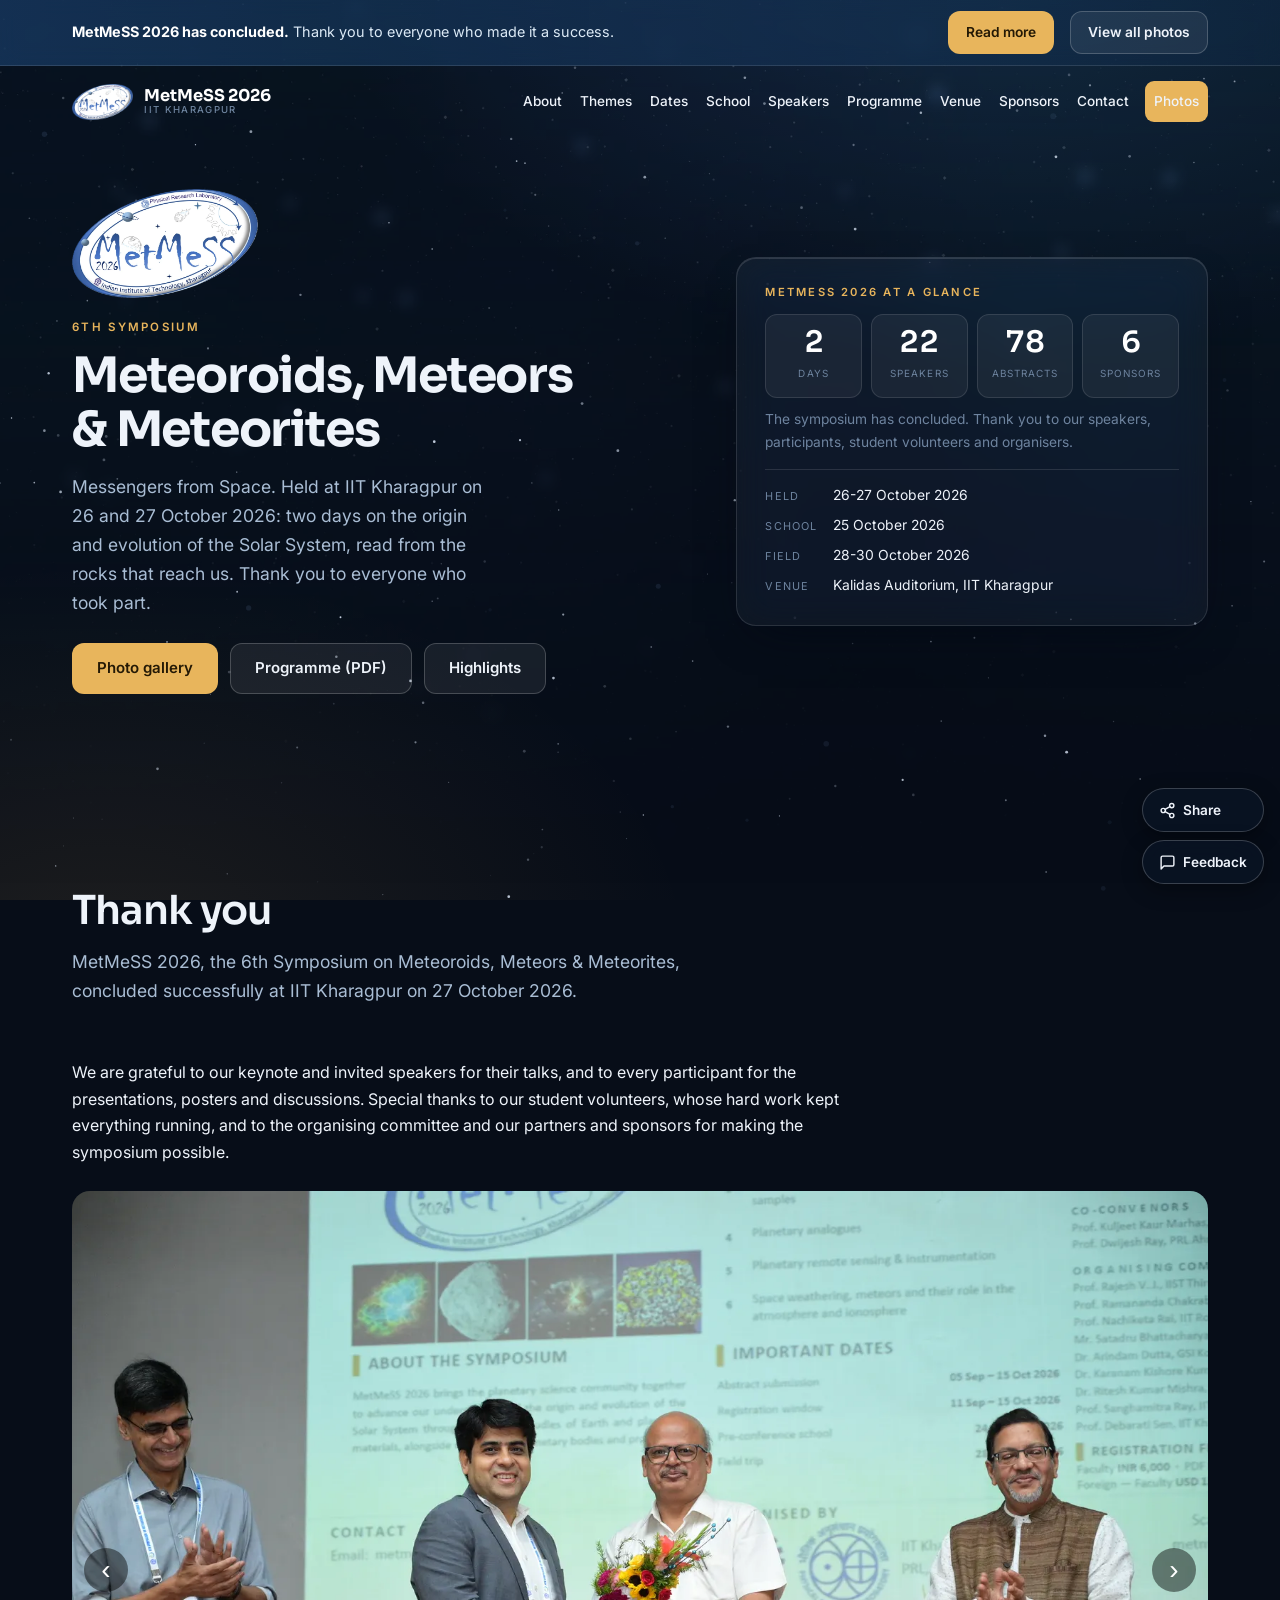
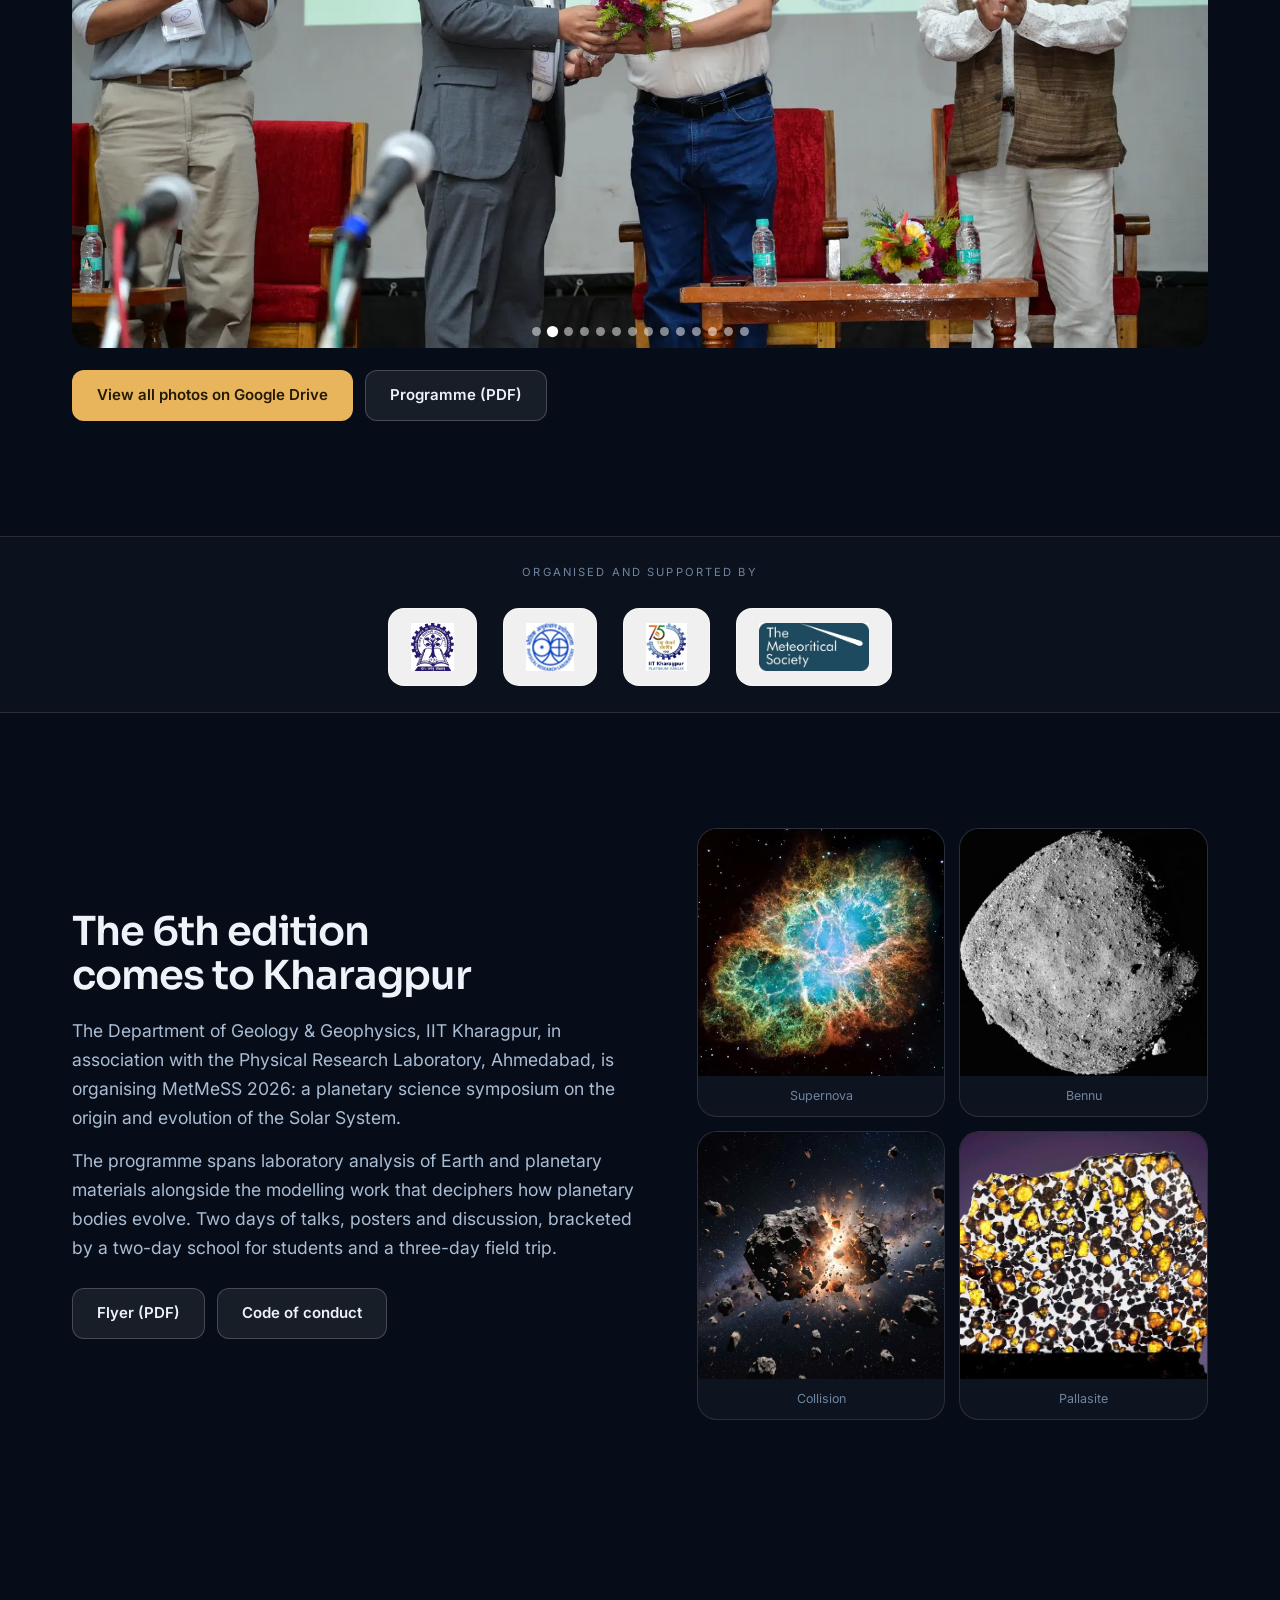
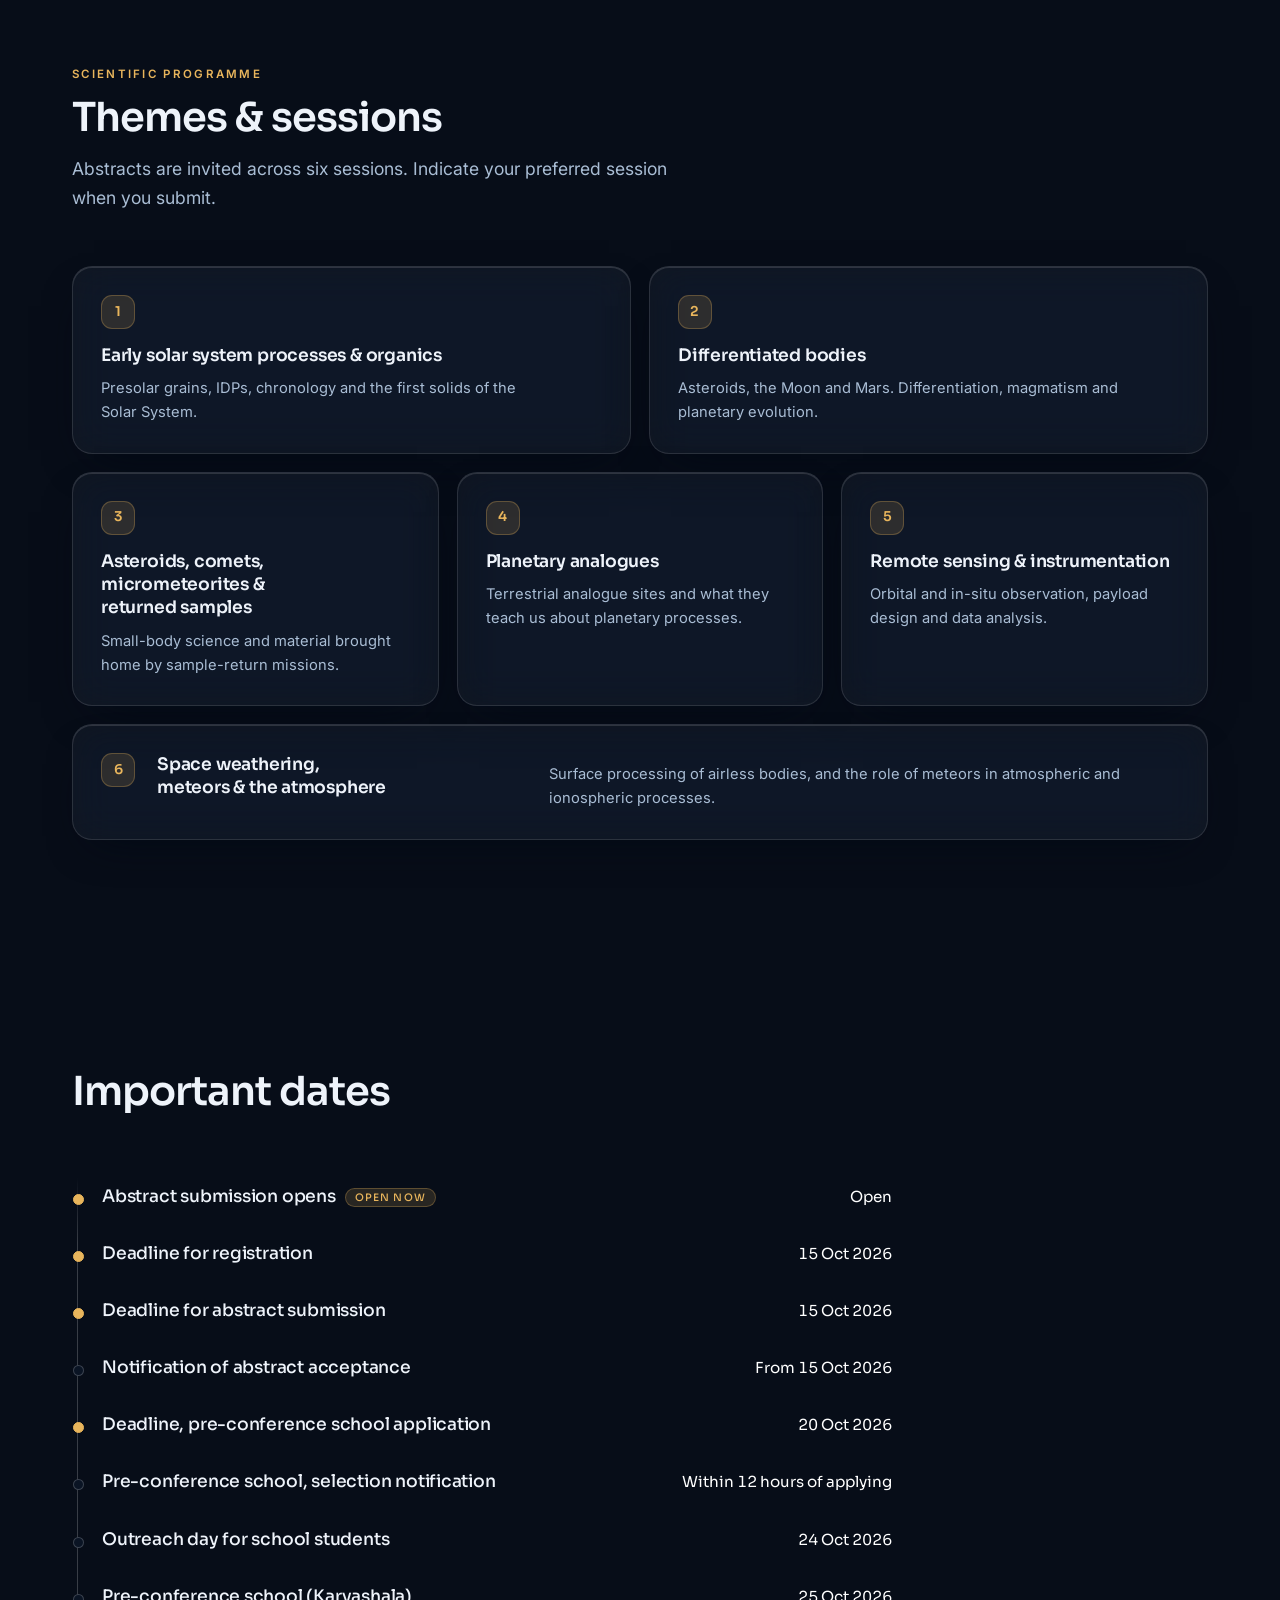
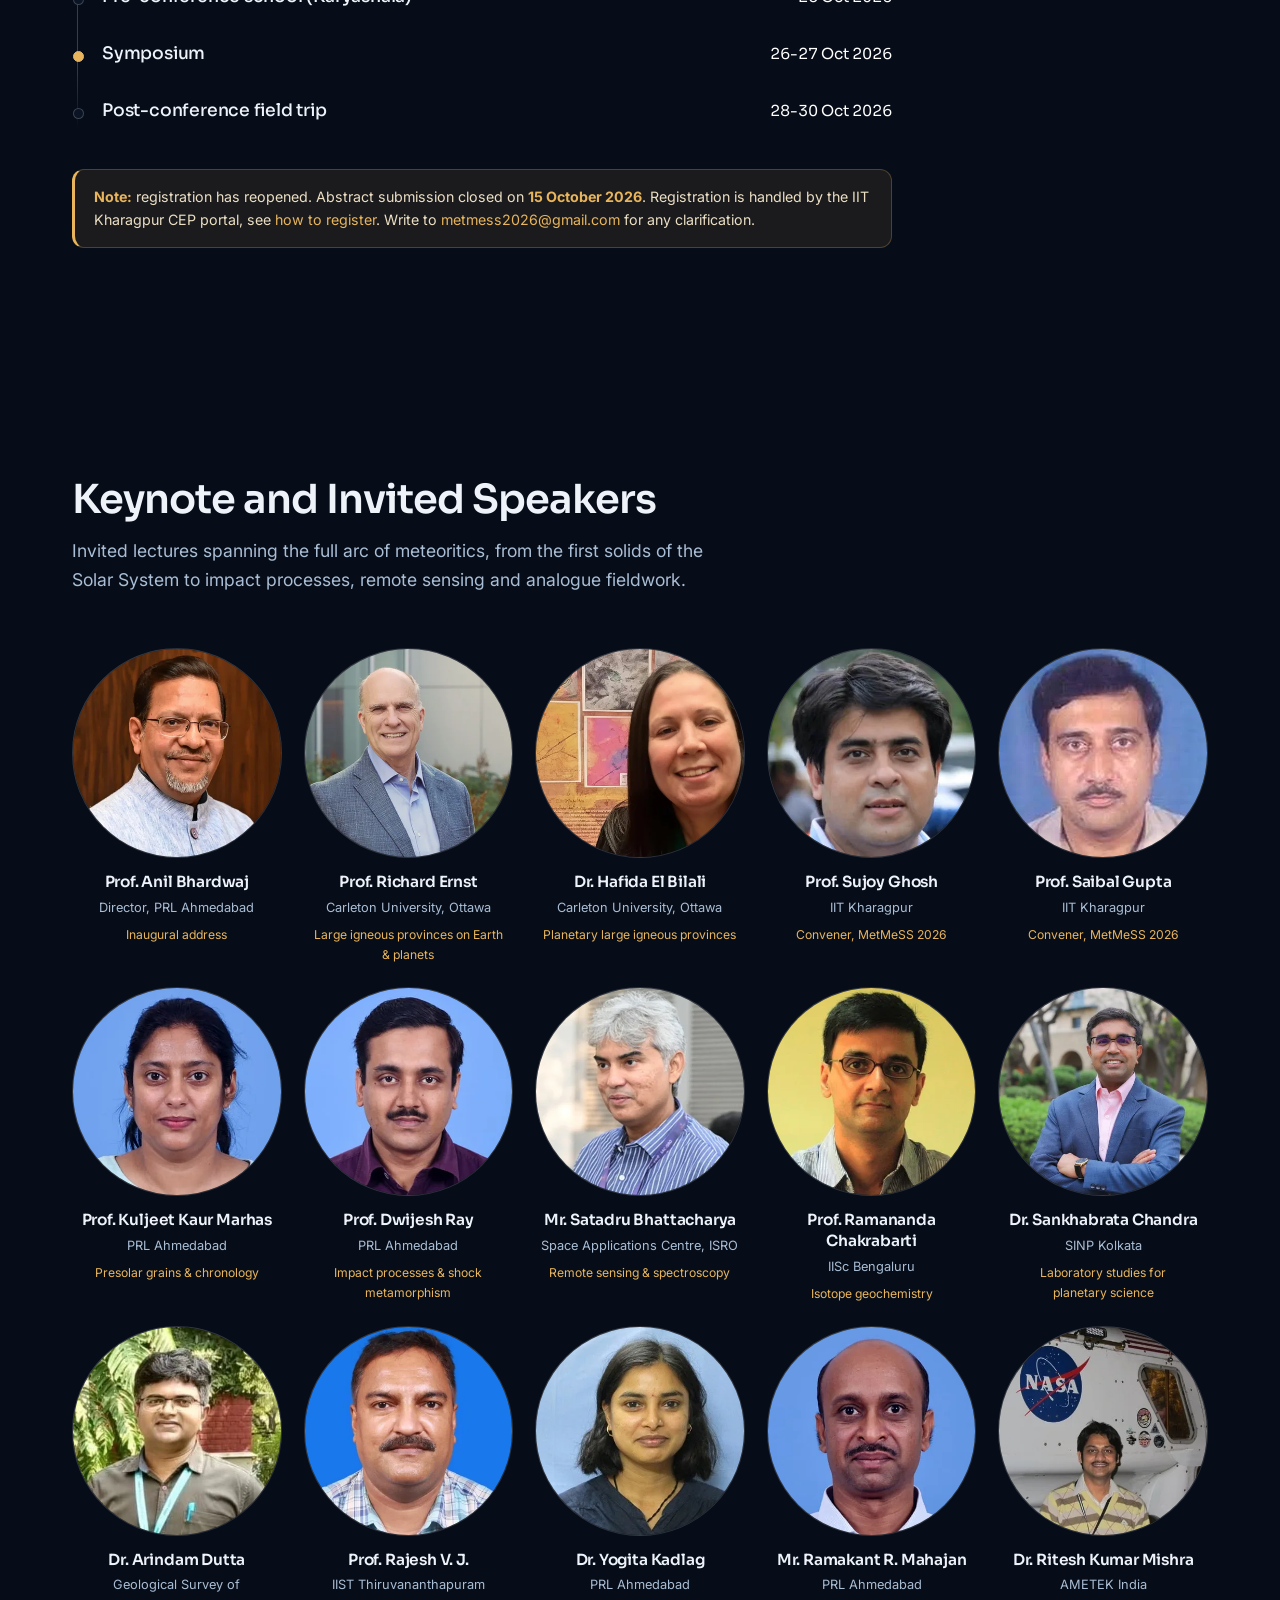
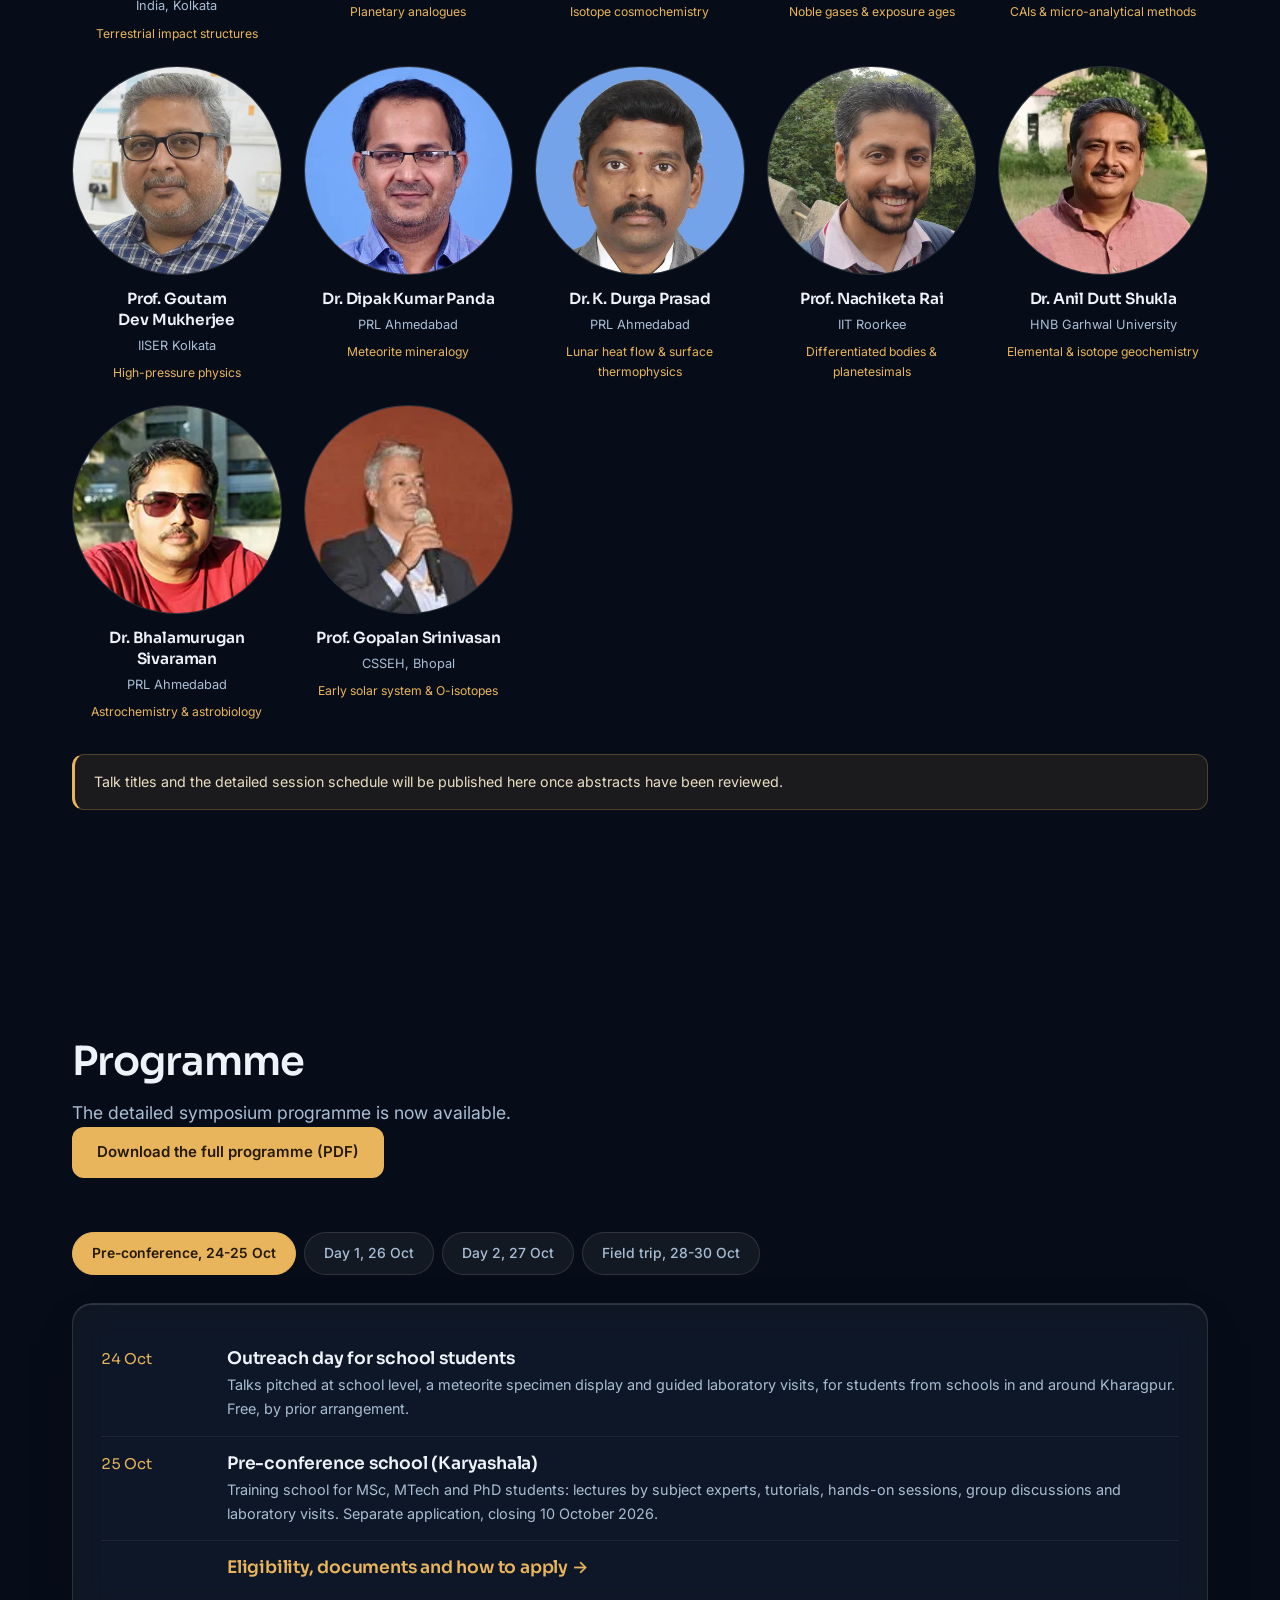
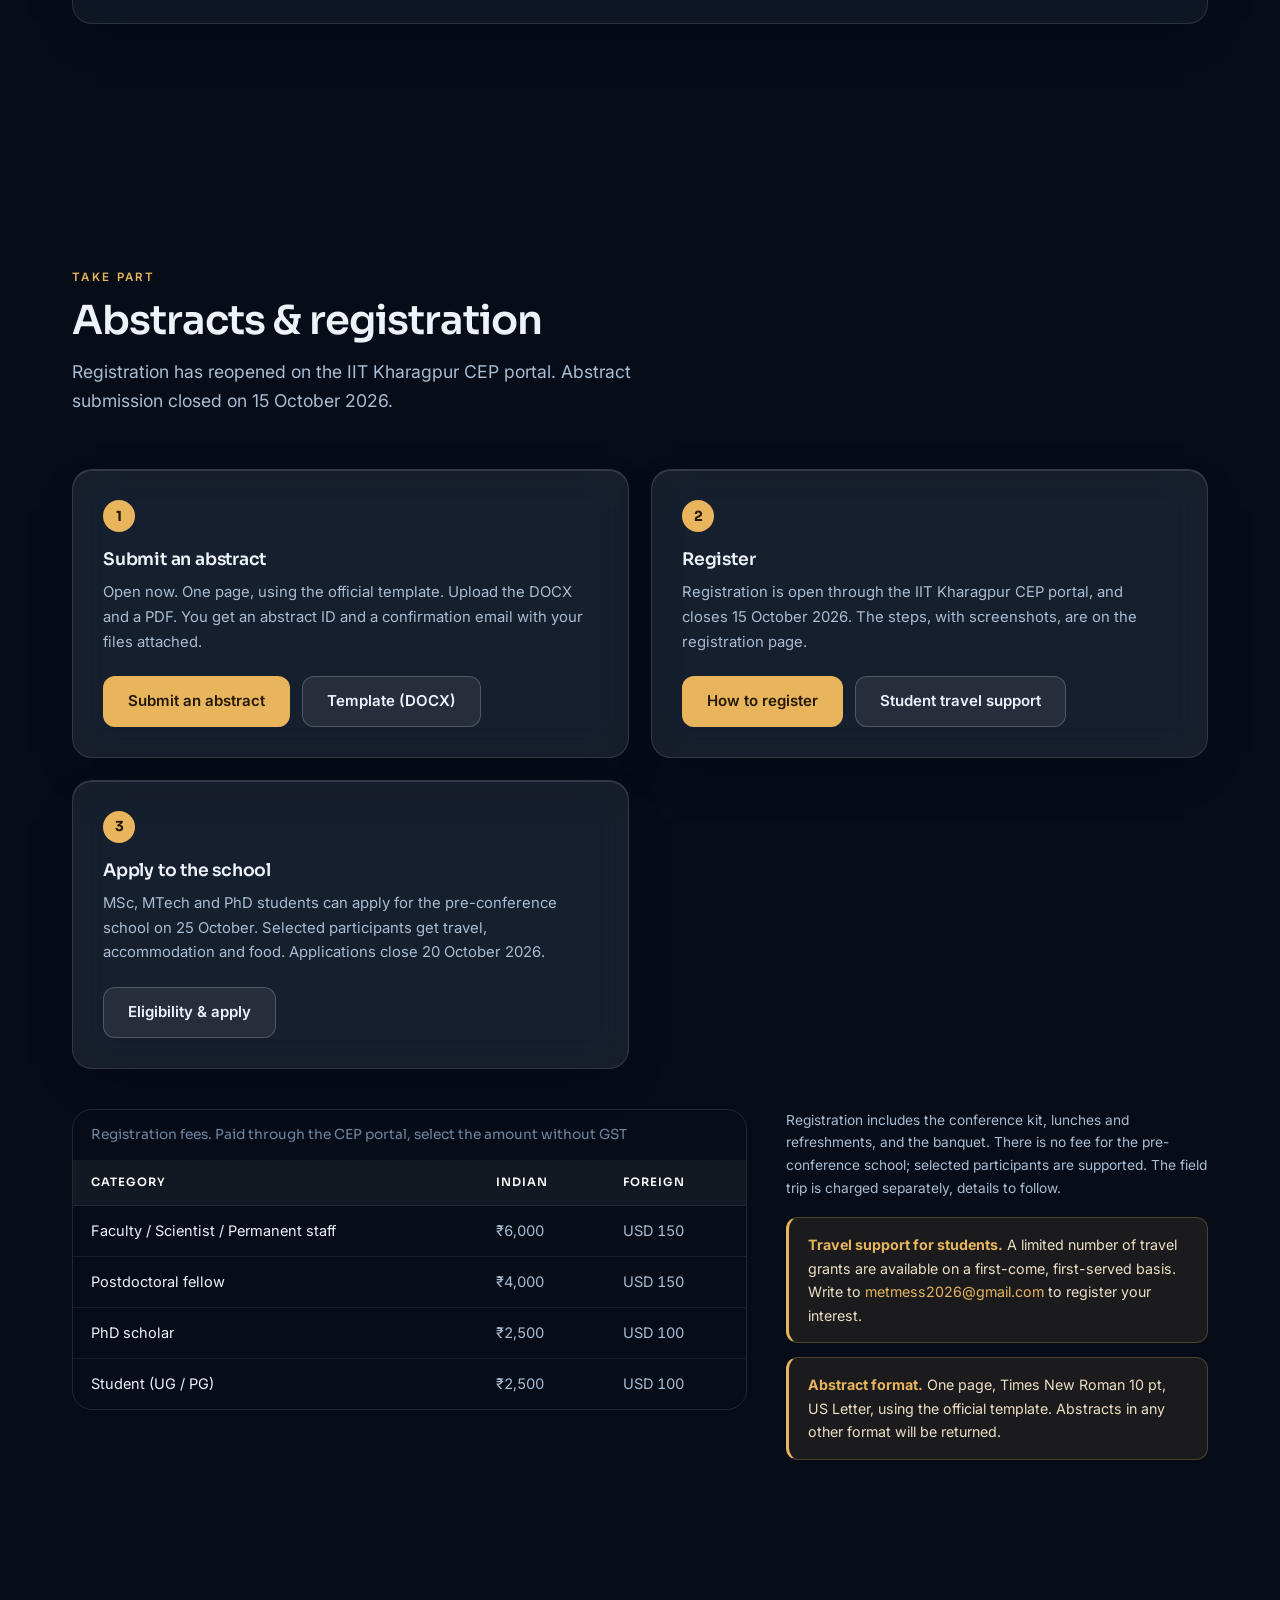
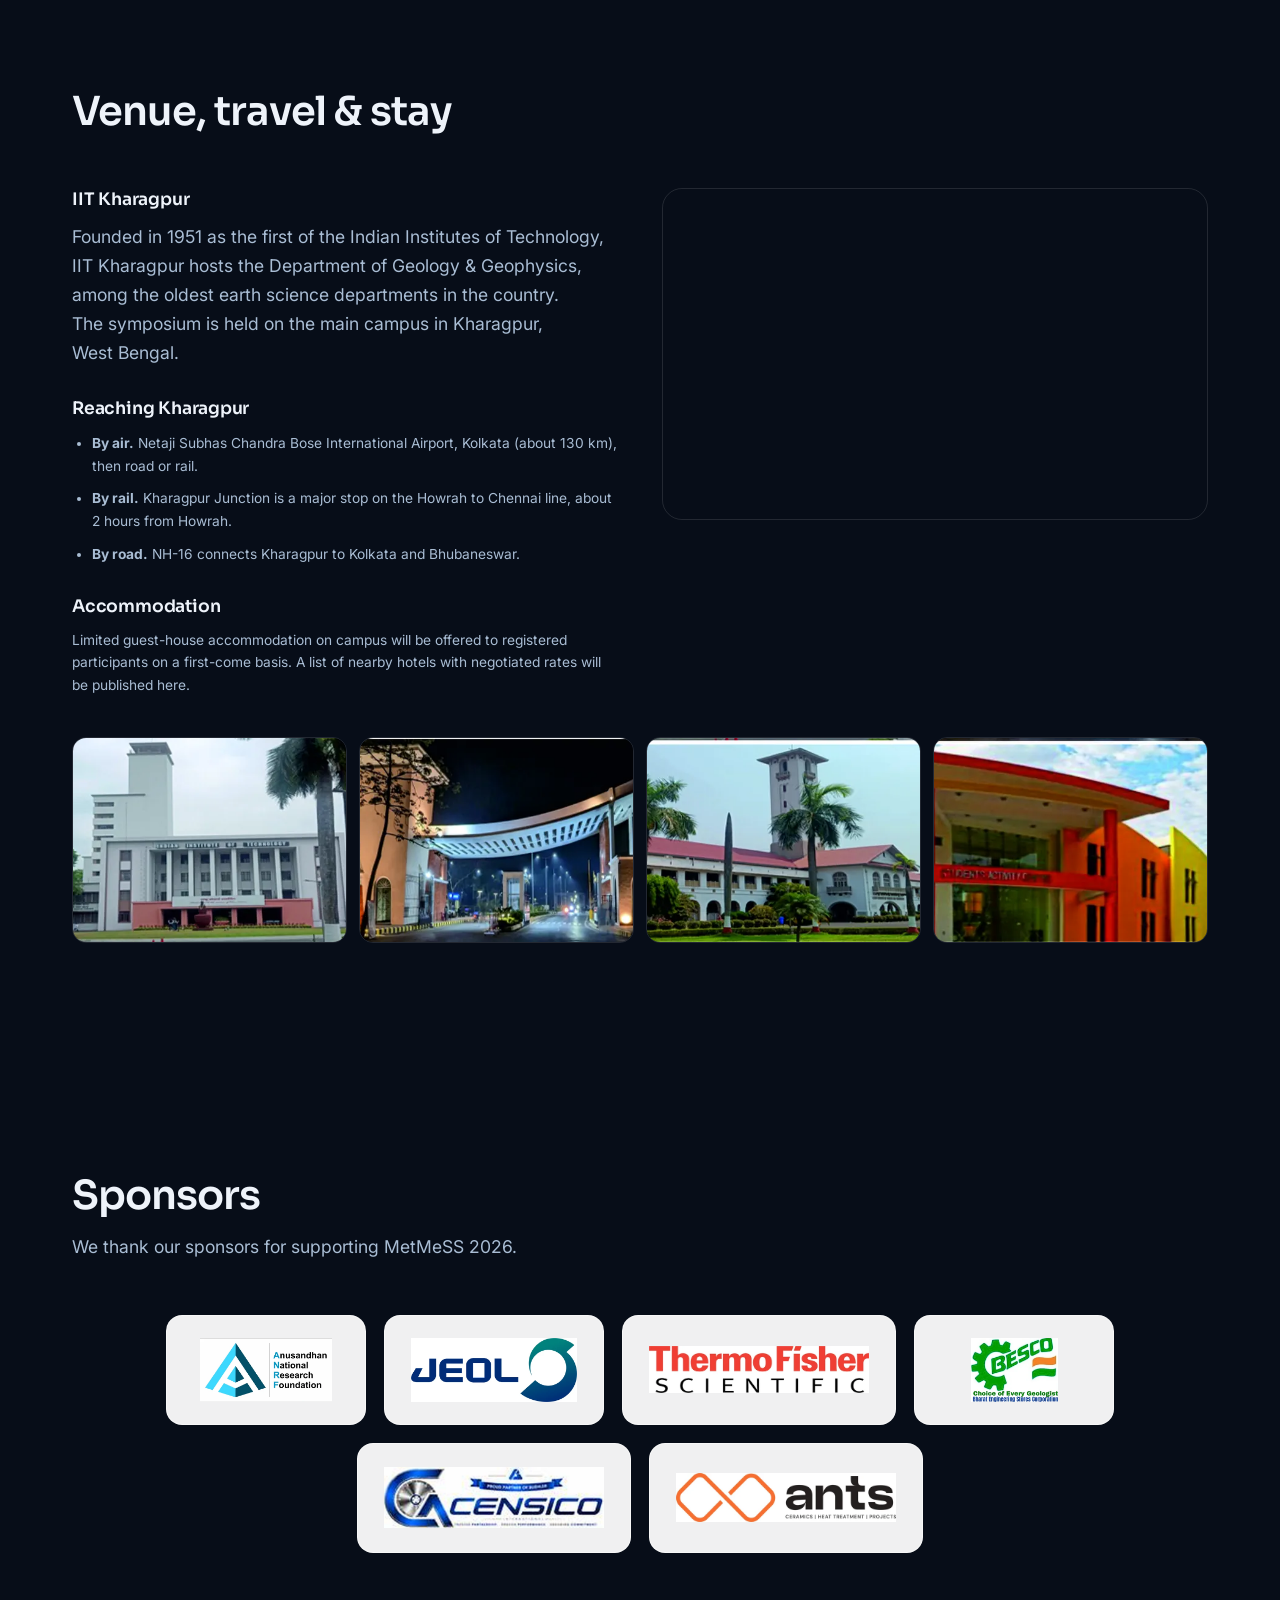
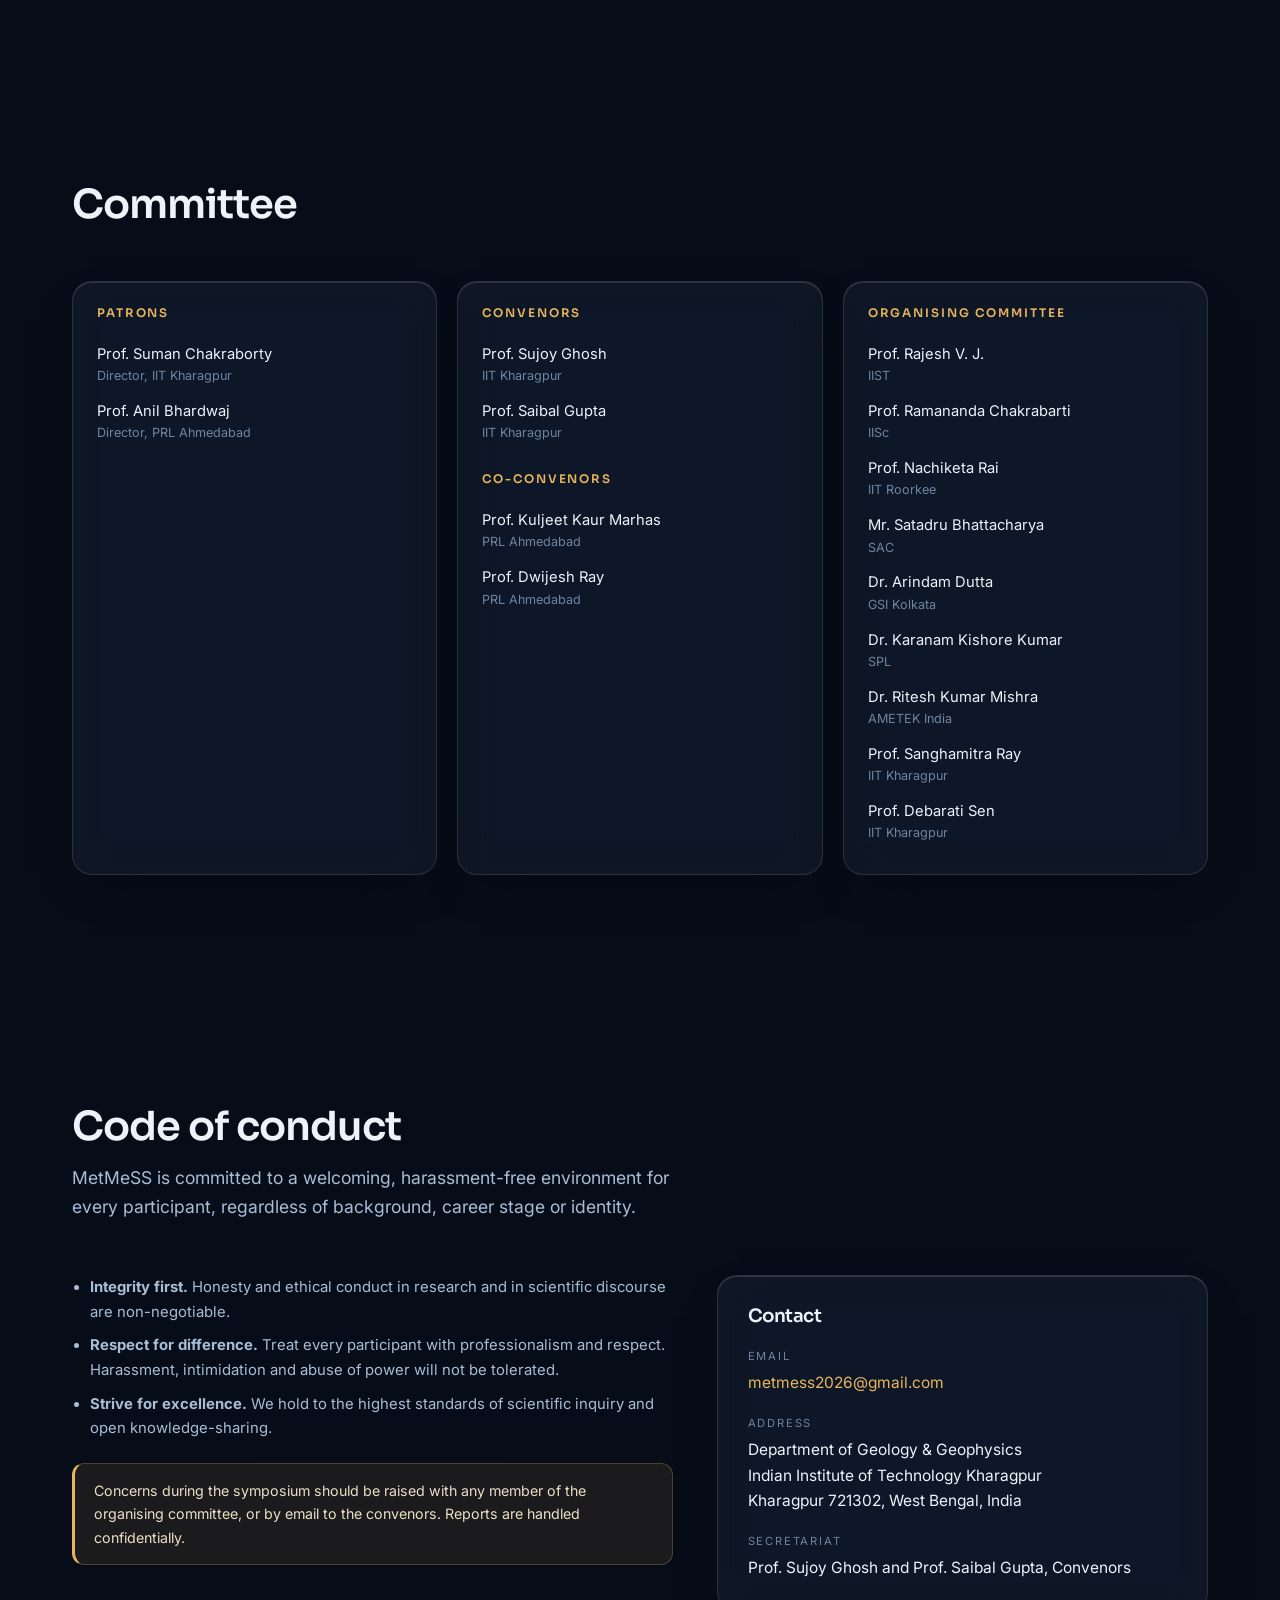
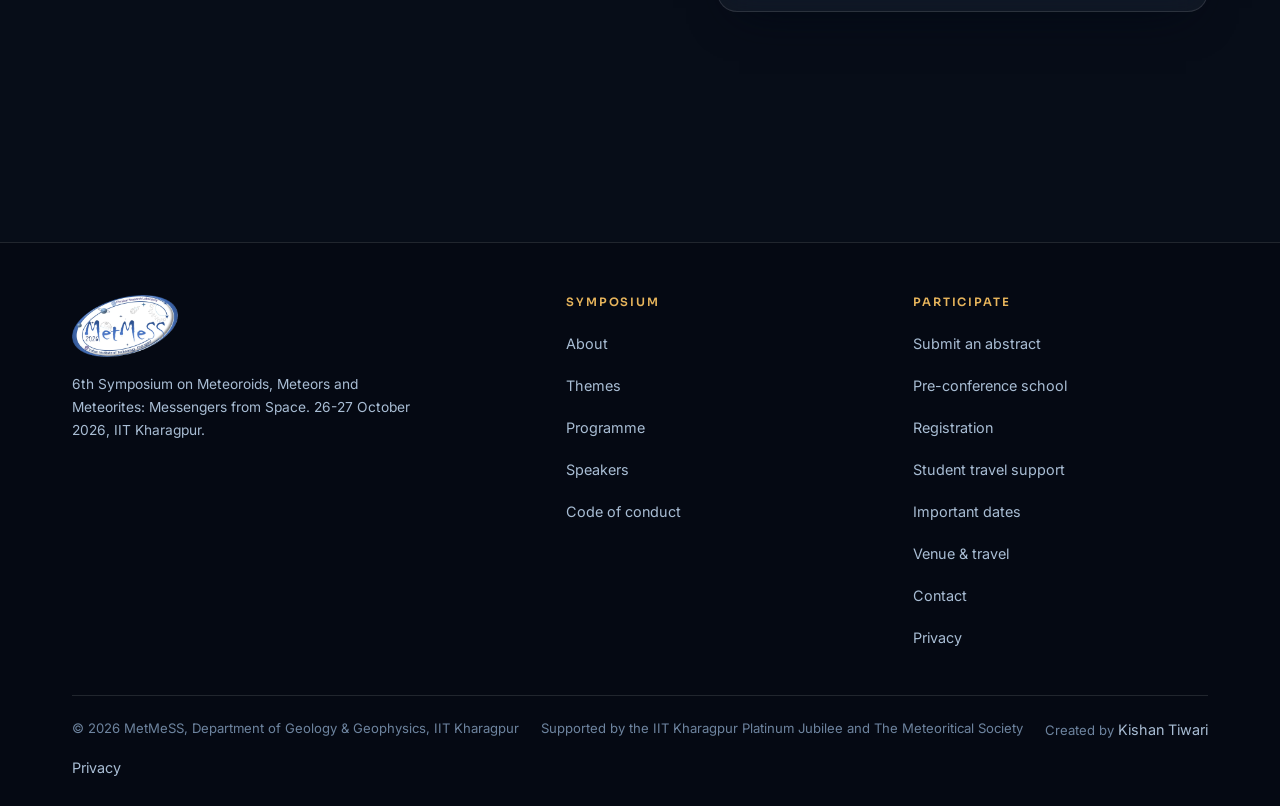
==== commit 8bbdfc5e: "Add files via upload" ====
--- a/index.html
+++ b/index.html
@@ -73,7 +73,7 @@
       <a href="#venue">Venue</a>
       <a href="#sponsors">Sponsors</a>
       <a href="#contact">Contact</a>
-      <a class="btn btn-p btn-sm" href="register.html">Register</a>
+      <a class="btn btn-p btn-sm" href="#thanks">Photos</a>
     </div>
   </nav>
 </header>
@@ -87,28 +87,28 @@
       <img class="hero-logo" src="assets/img/logo.webp" width="680" height="399" alt="MetMeSS 2026" fetchpriority="high">
       <p class="eyebrow">6th Symposium</p>
       <h1>Meteoroids, Meteors &amp; Meteorites</h1>
-      <p class="lead">Messengers from Space. Two days on the origin and evolution of the Solar System, read from the rocks that reach us.</p>
+      <p class="lead">Messengers from Space. Held at IIT Kharagpur on 26 and 27 October 2026: two days on the origin and evolution of the Solar System, read from the rocks that reach us. Thank you to everyone who took part.</p>
       <div class="btn-row">
-        <a class="btn btn-p" href="register.html">Register</a>
-        <a class="btn btn-s" href="abstract.html">Submit an abstract</a>
-        <a class="btn btn-s" href="assets/docs/MetMeSS2026_Flyer.pdf" download>Flyer (PDF)</a>
+        <a class="btn btn-p" href="https://drive.google.com/drive/folders/1peWUJxCTxanFIxBA5Y0kmZNhMjfc-Yil?usp=drive_link" target="_blank" rel="noopener">Photo gallery</a>
+        <a class="btn btn-s" href="assets/docs/MetMeSS2026_Programme.pdf" download>Programme (PDF)</a>
+        <a class="btn btn-s" href="#thanks">Highlights</a>
       </div>
     </div>
 
     <aside class="glass cd" aria-labelledby="cdh">
-      <h2 id="cdh">Symposium begins in</h2>
-      <div class="cd-grid" id="cd">
-        <div><b id="cd-d">--</b><small>Days</small></div>
-        <div><b id="cd-h">--</b><small>Hours</small></div>
-        <div><b id="cd-m">--</b><small>Min</small></div>
-        <div><b id="cd-s">--</b><small>Sec</small></div>
-      </div>
-      <p class="dim small" id="cdlive" aria-live="polite" style="margin-top:10px">Counting down to 26 October 2026, 09:00 IST.</p>
+      <h2 id="cdh">MetMeSS 2026 at a glance</h2>
+      <div class="cd-grid">
+        <div><b>2</b><small>Days</small></div>
+        <div><b>22</b><small>Speakers</small></div>
+        <div><b>78</b><small>Abstracts</small></div>
+        <div><b>6</b><small>Sponsors</small></div>
+      </div>
+      <p class="dim small" style="margin-top:10px">The symposium has concluded. Thank you to our speakers, participants, student volunteers and organisers.</p>
       <dl class="cd-facts">
-        <div><dt>Dates</dt><dd>26-27 October 2026</dd></div>
-        <div><dt>School</dt><dd>24-25 October 2026</dd></div>
+        <div><dt>Held</dt><dd>26-27 October 2026</dd></div>
+        <div><dt>School</dt><dd>25 October 2026</dd></div>
         <div><dt>Field</dt><dd>28-30 October 2026</dd></div>
-        <div><dt>Venue</dt><dd>IIT Kharagpur, West Bengal</dd></div>
+        <div><dt>Venue</dt><dd>Kalidas Auditorium, IIT Kharagpur</dd></div>
       </dl>
     </aside>
   </div>
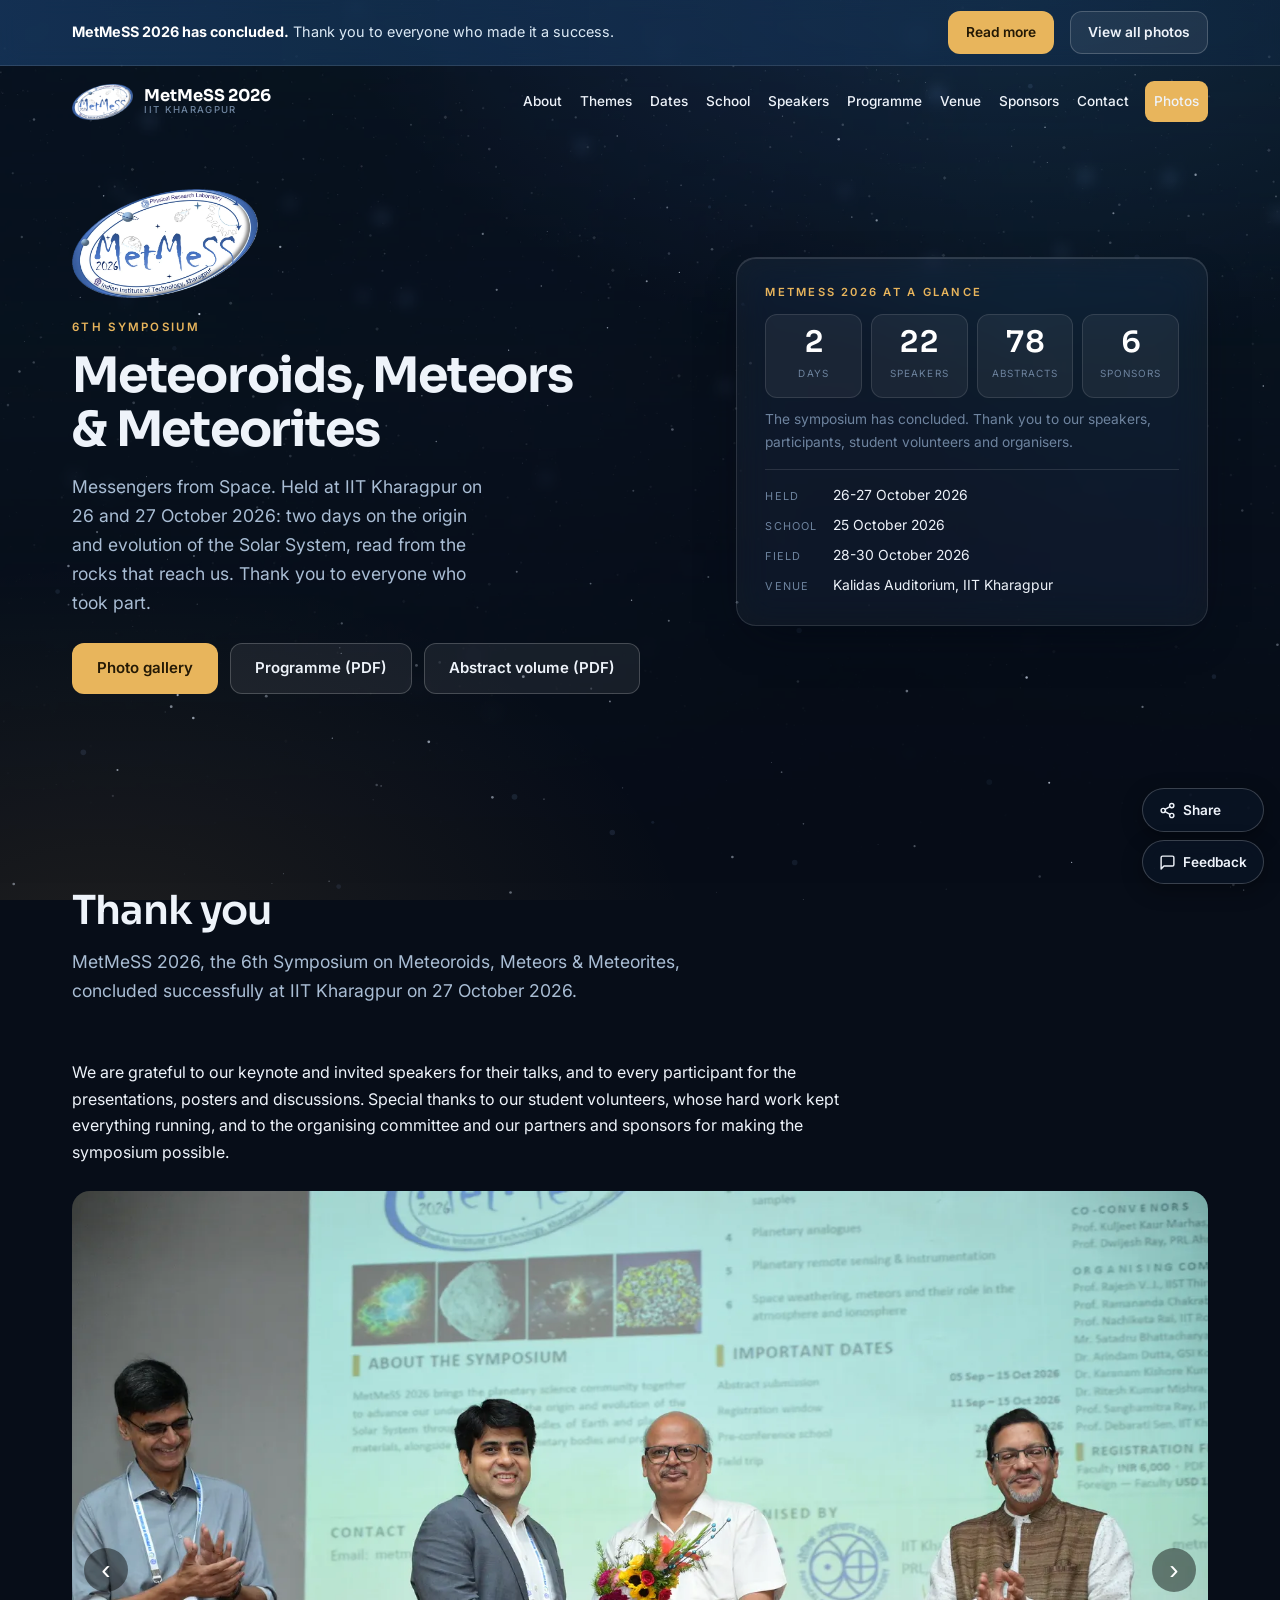
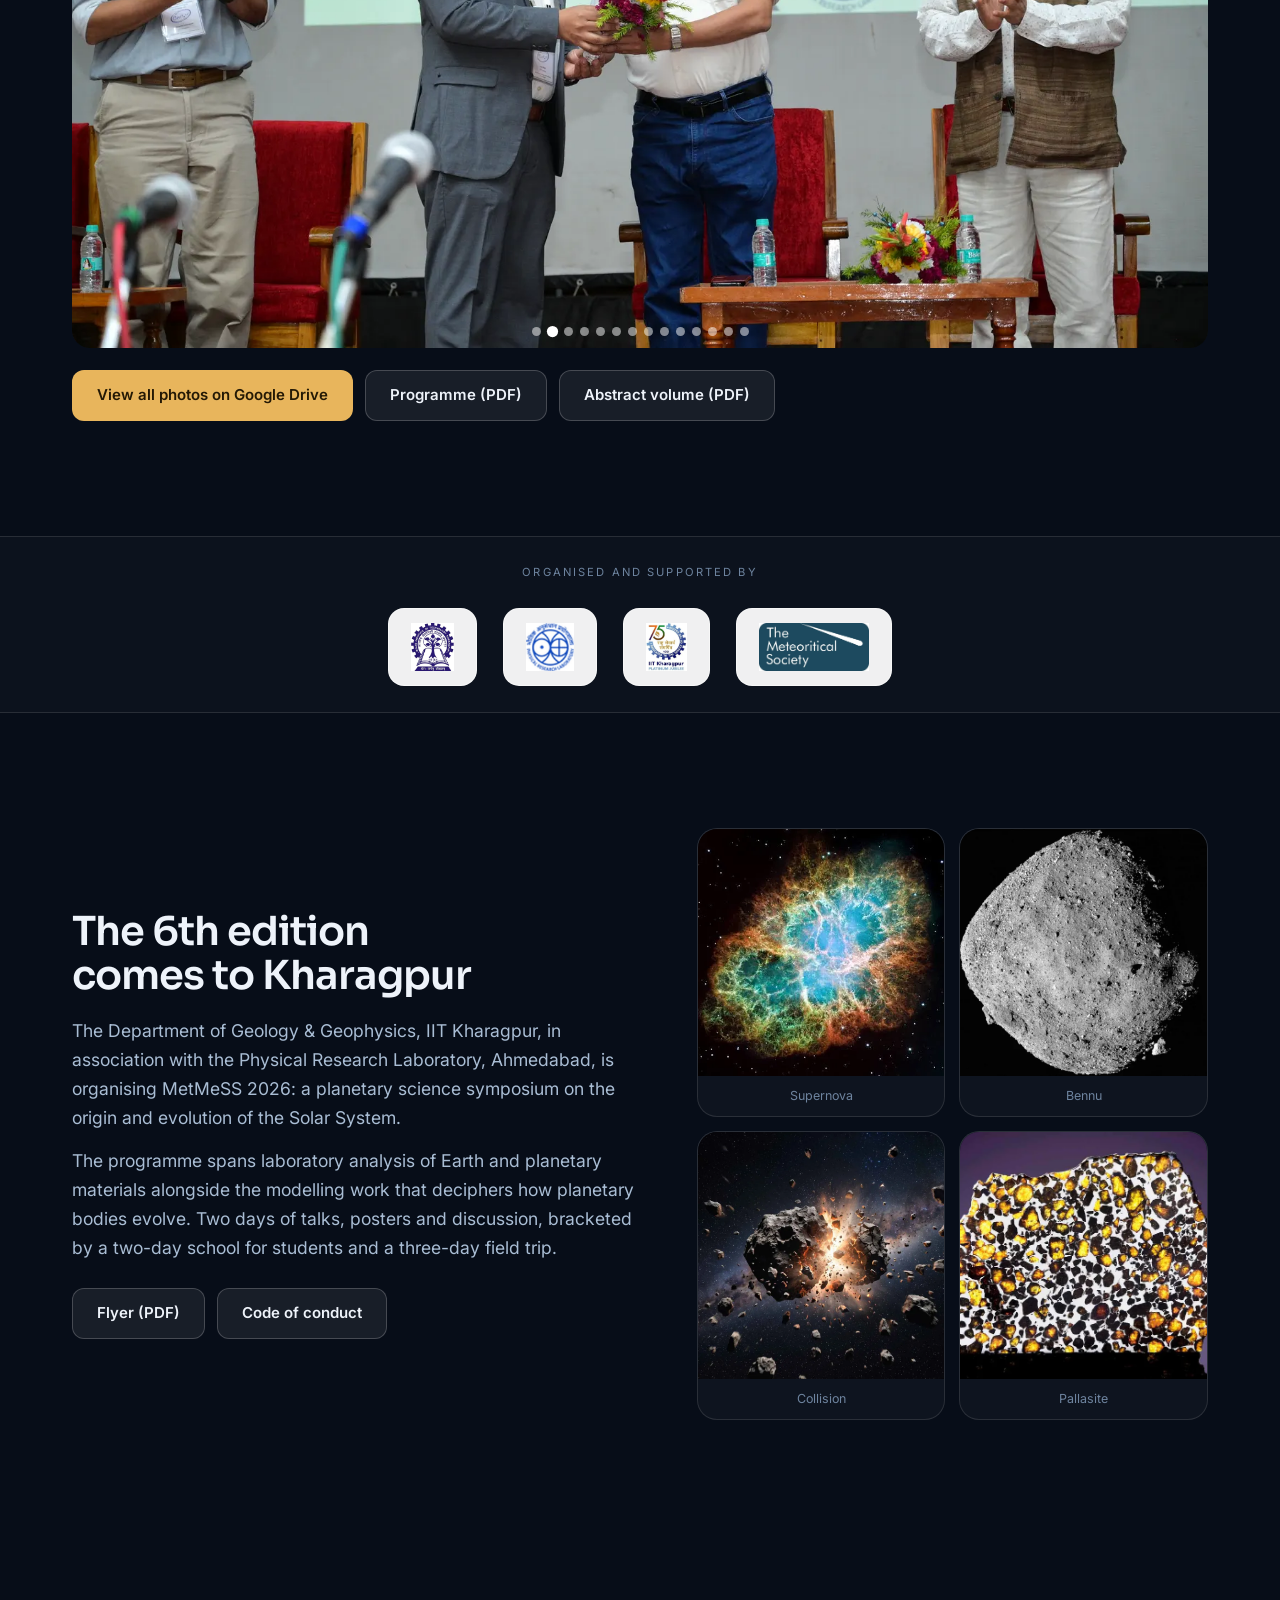
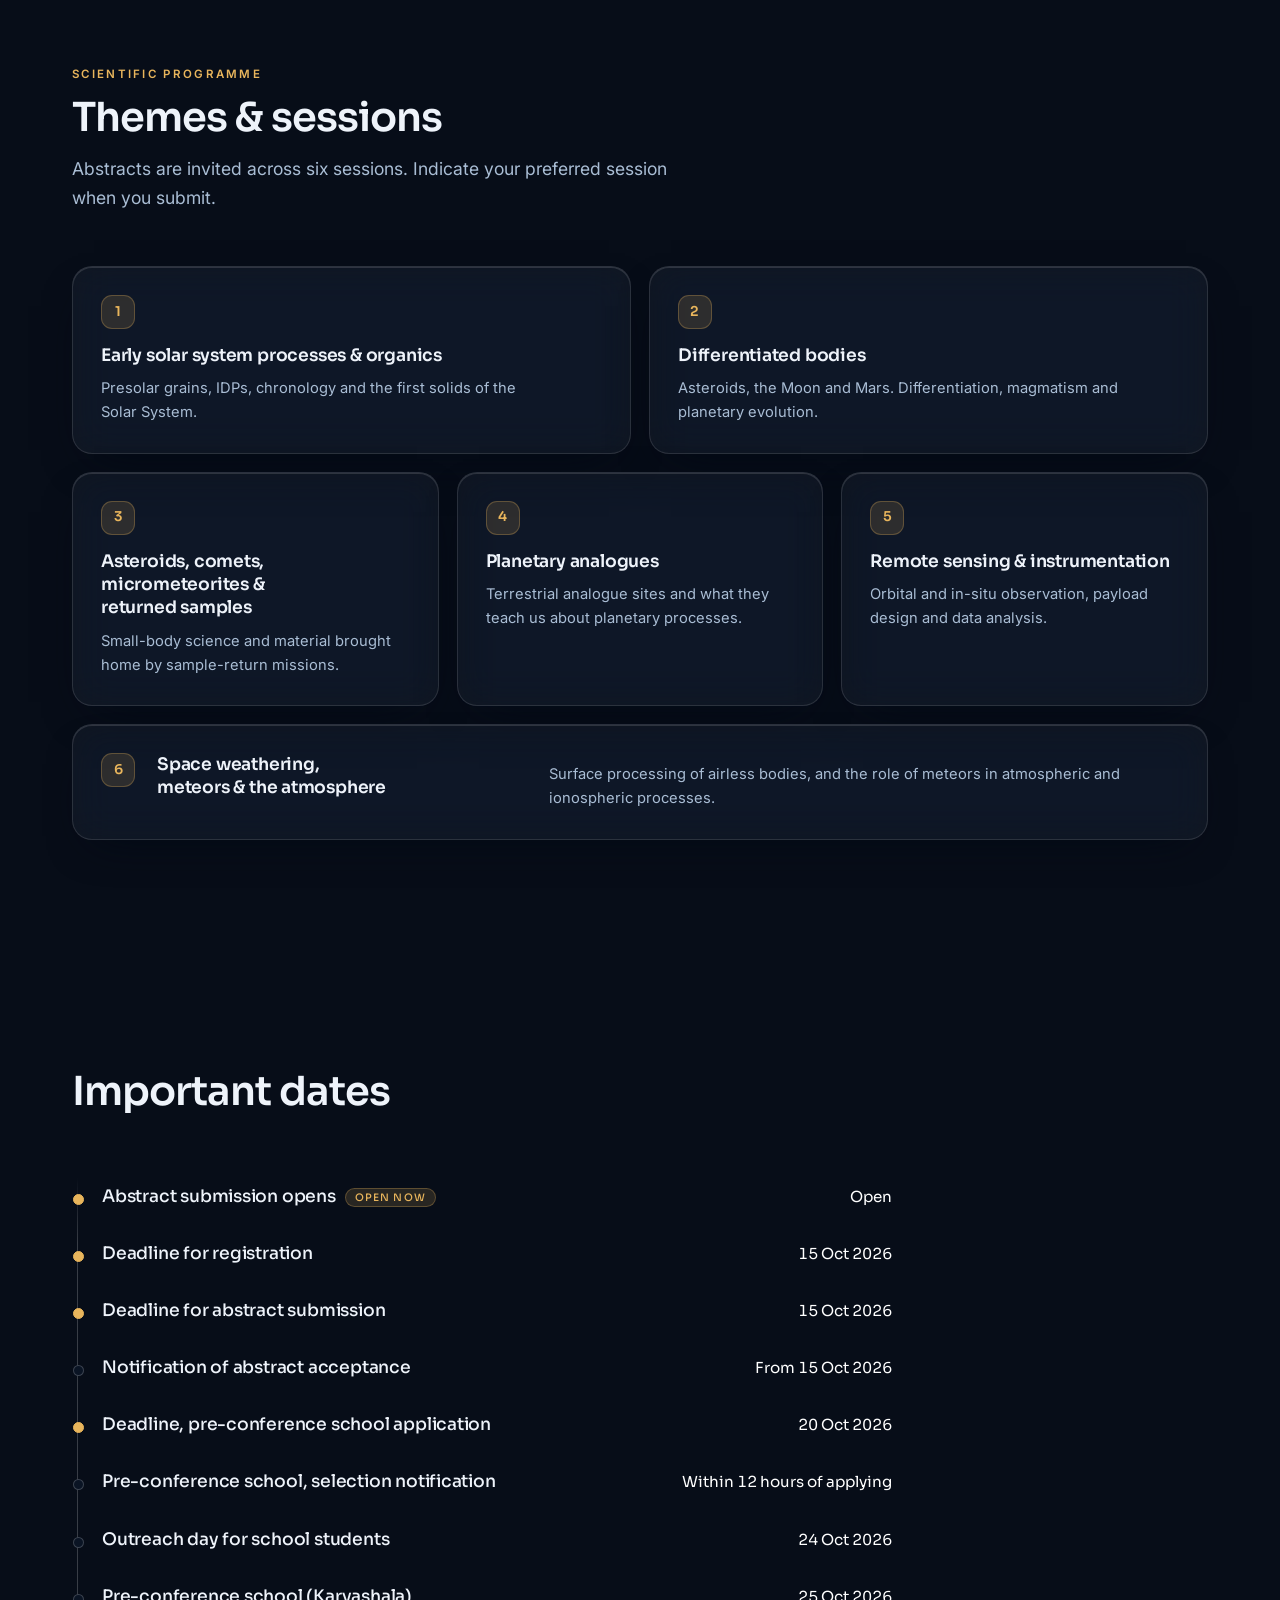
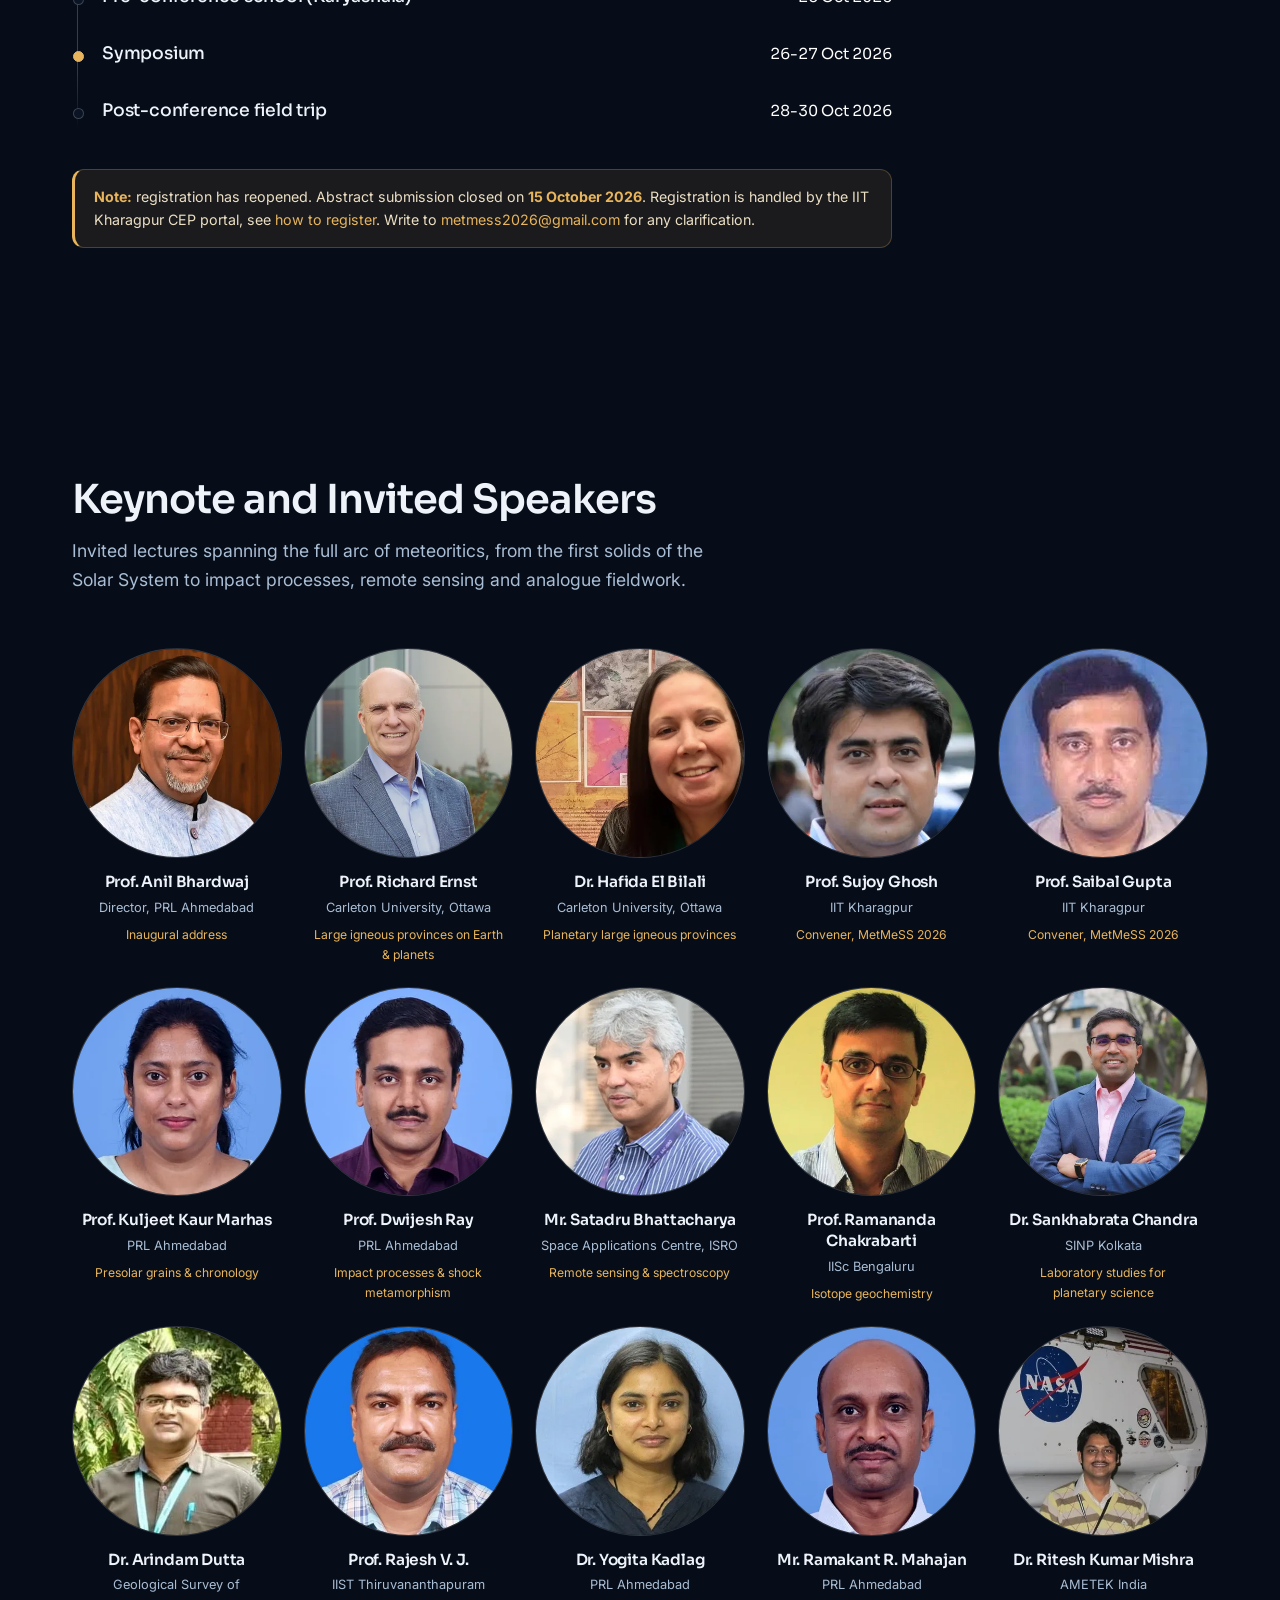
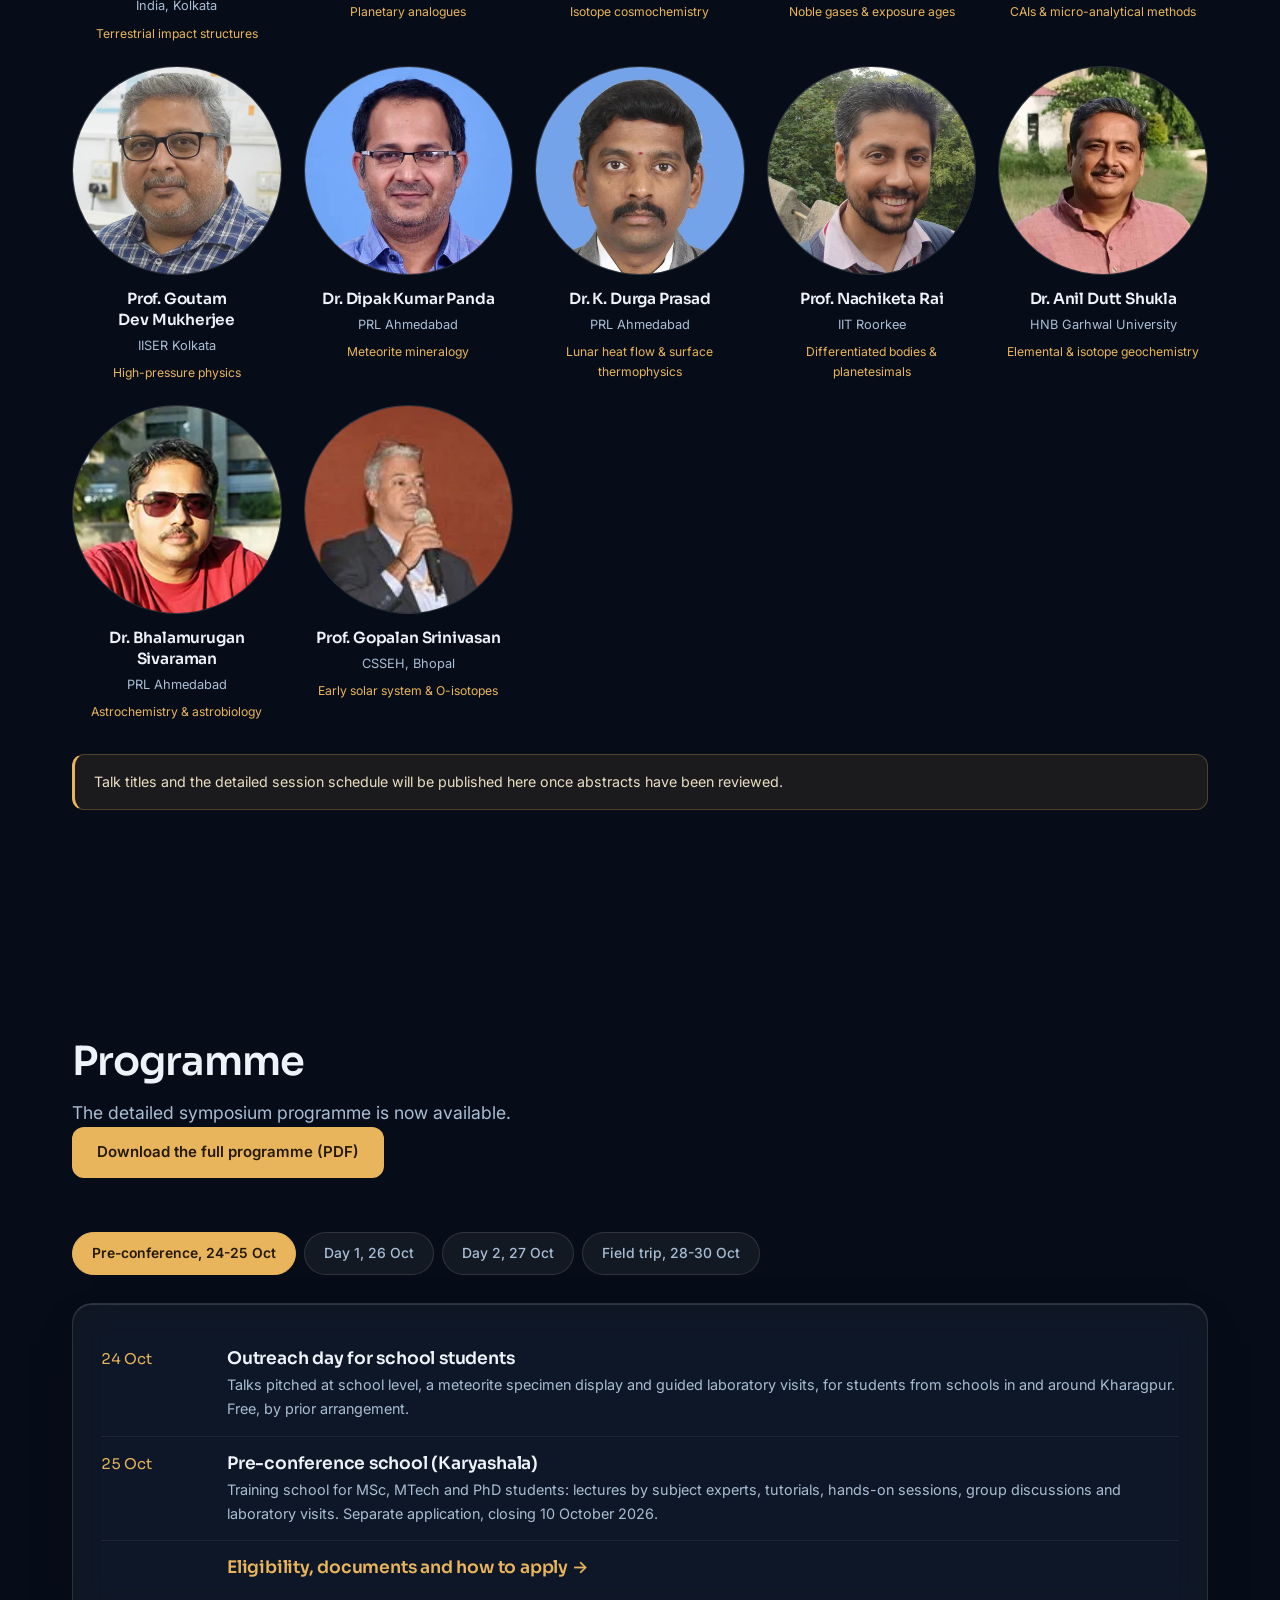
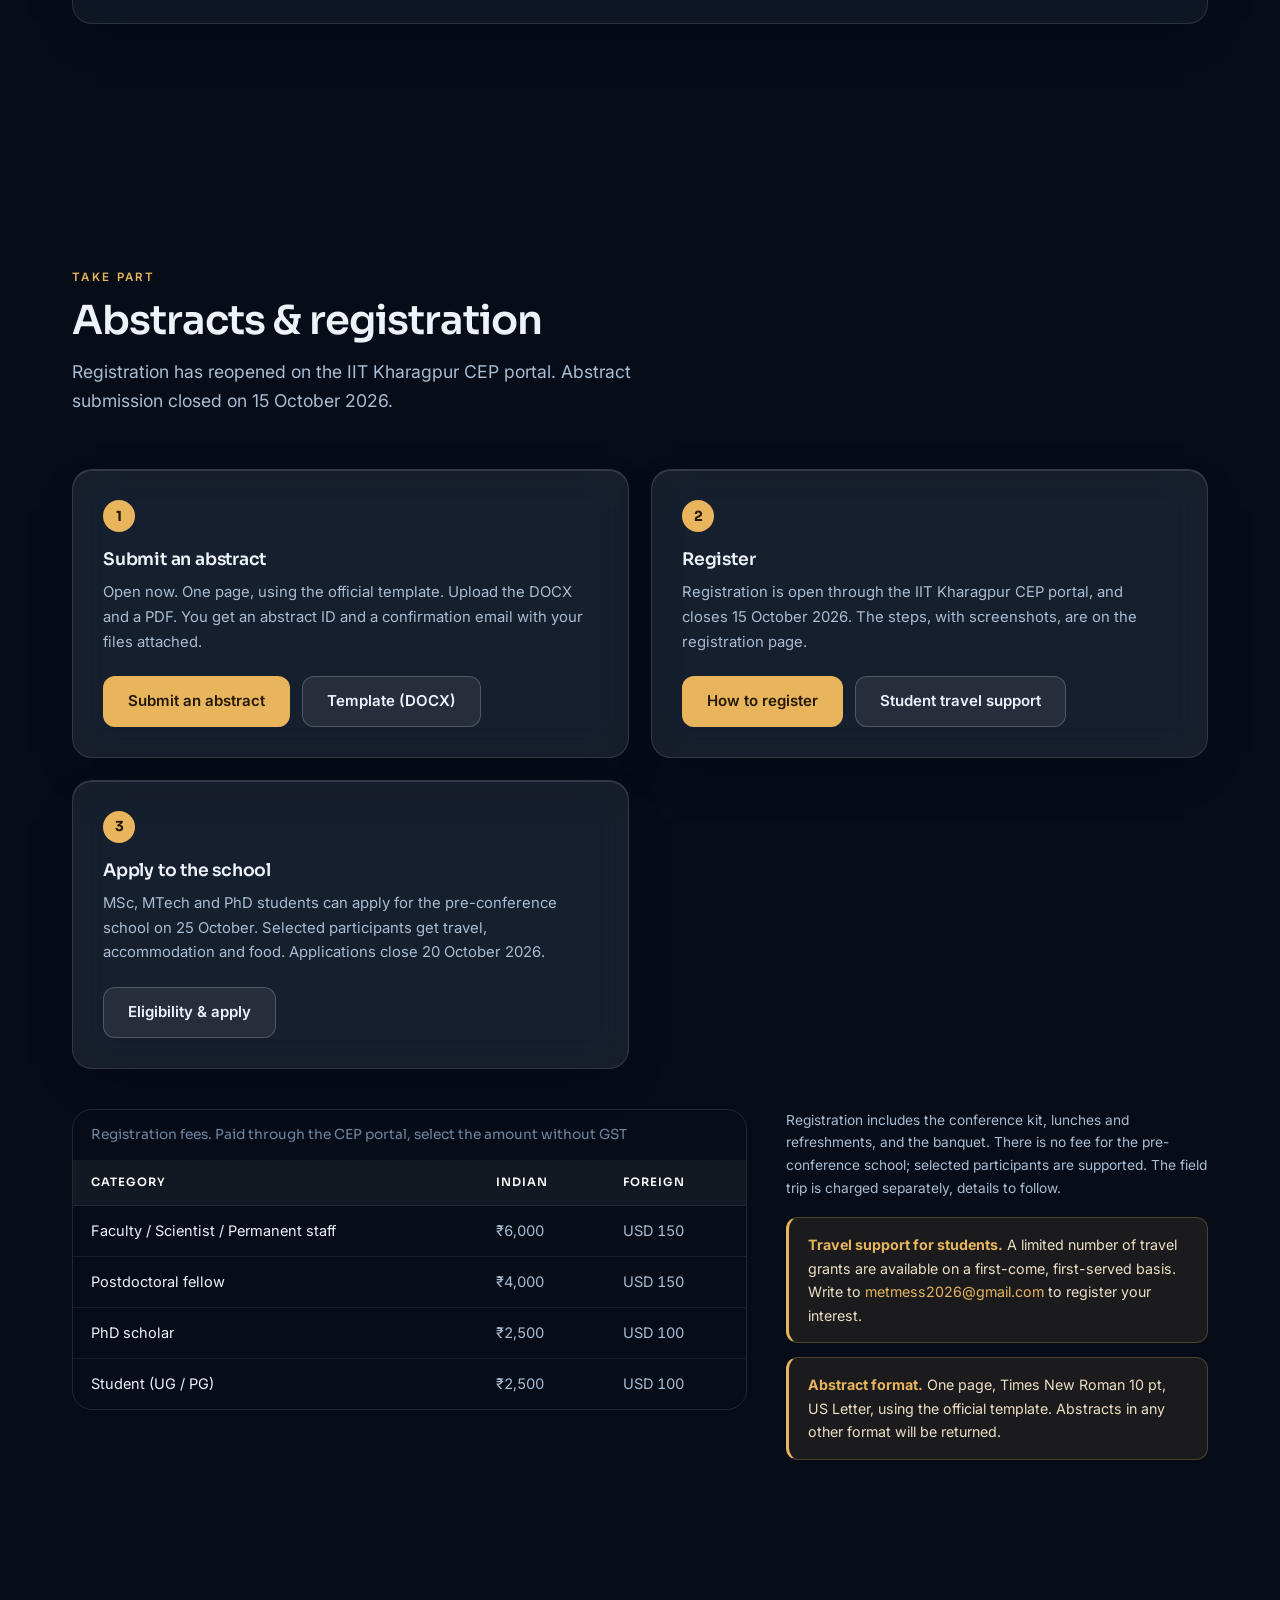
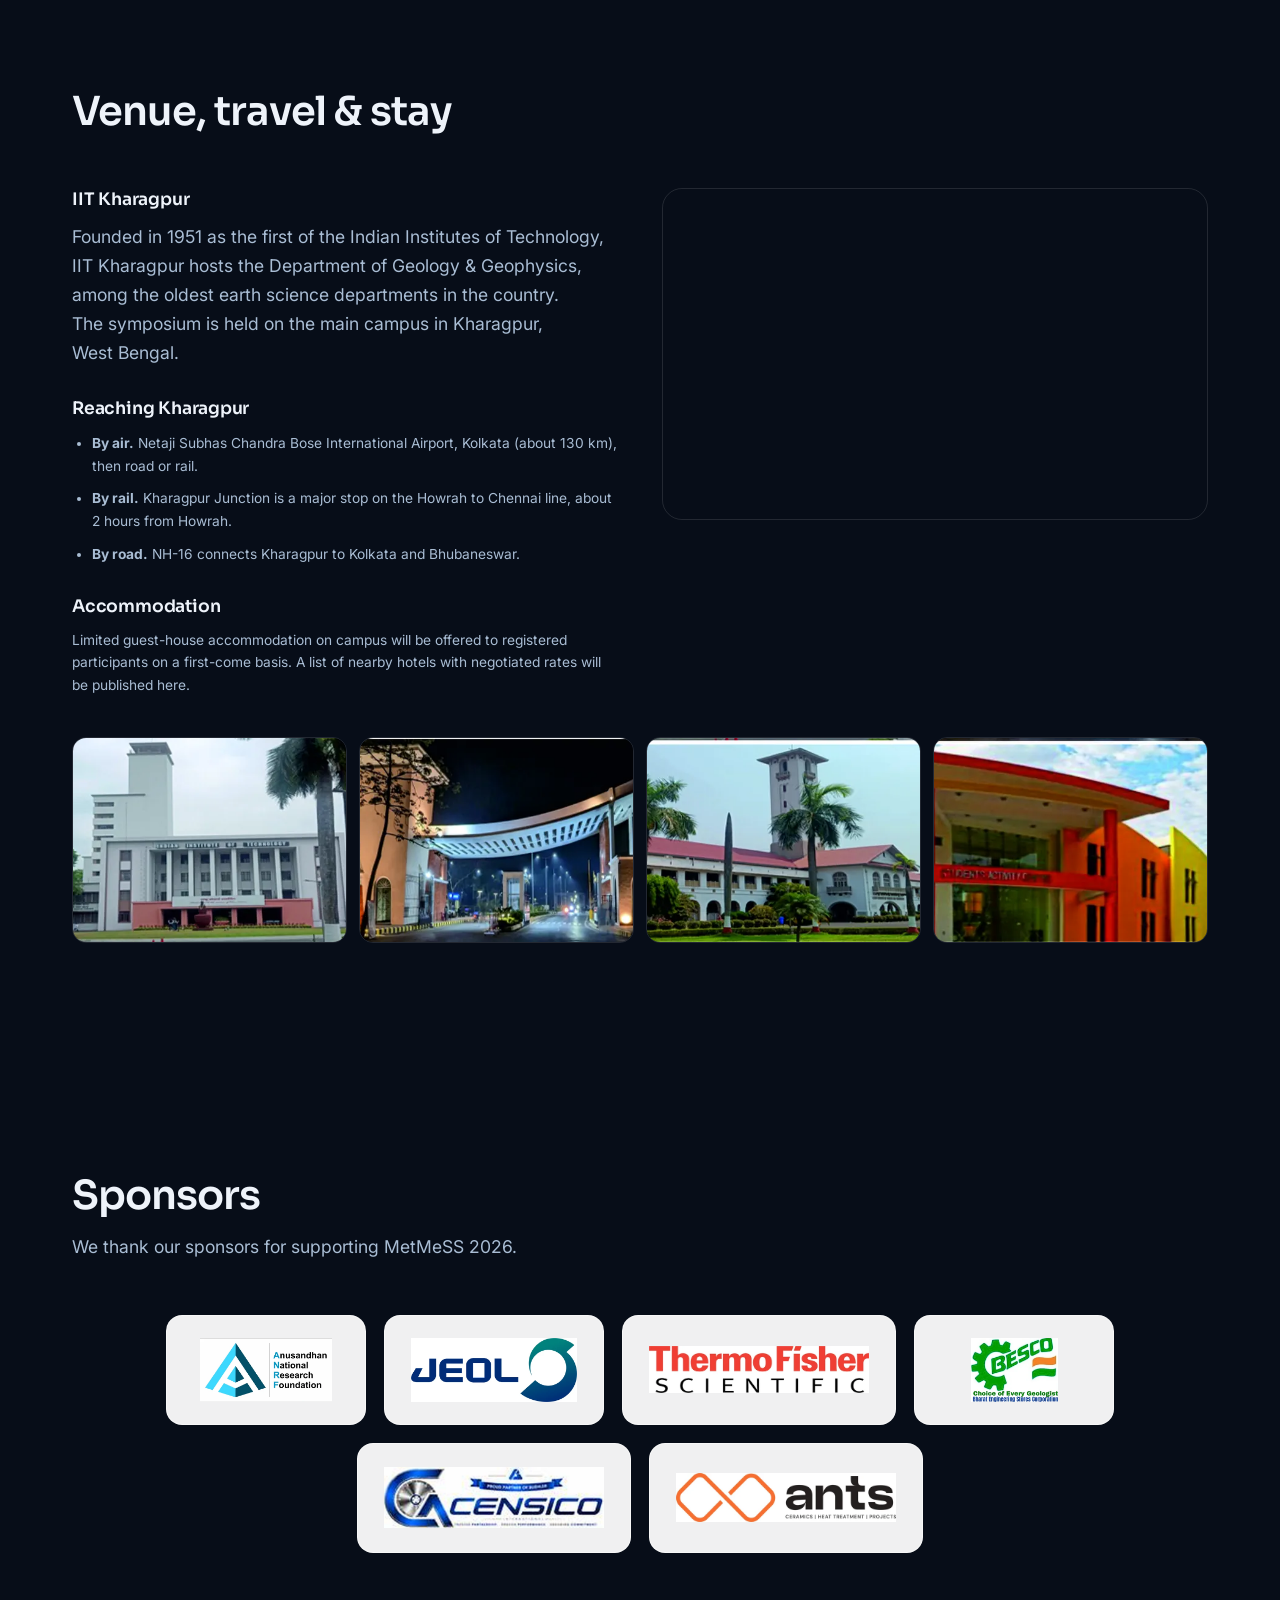
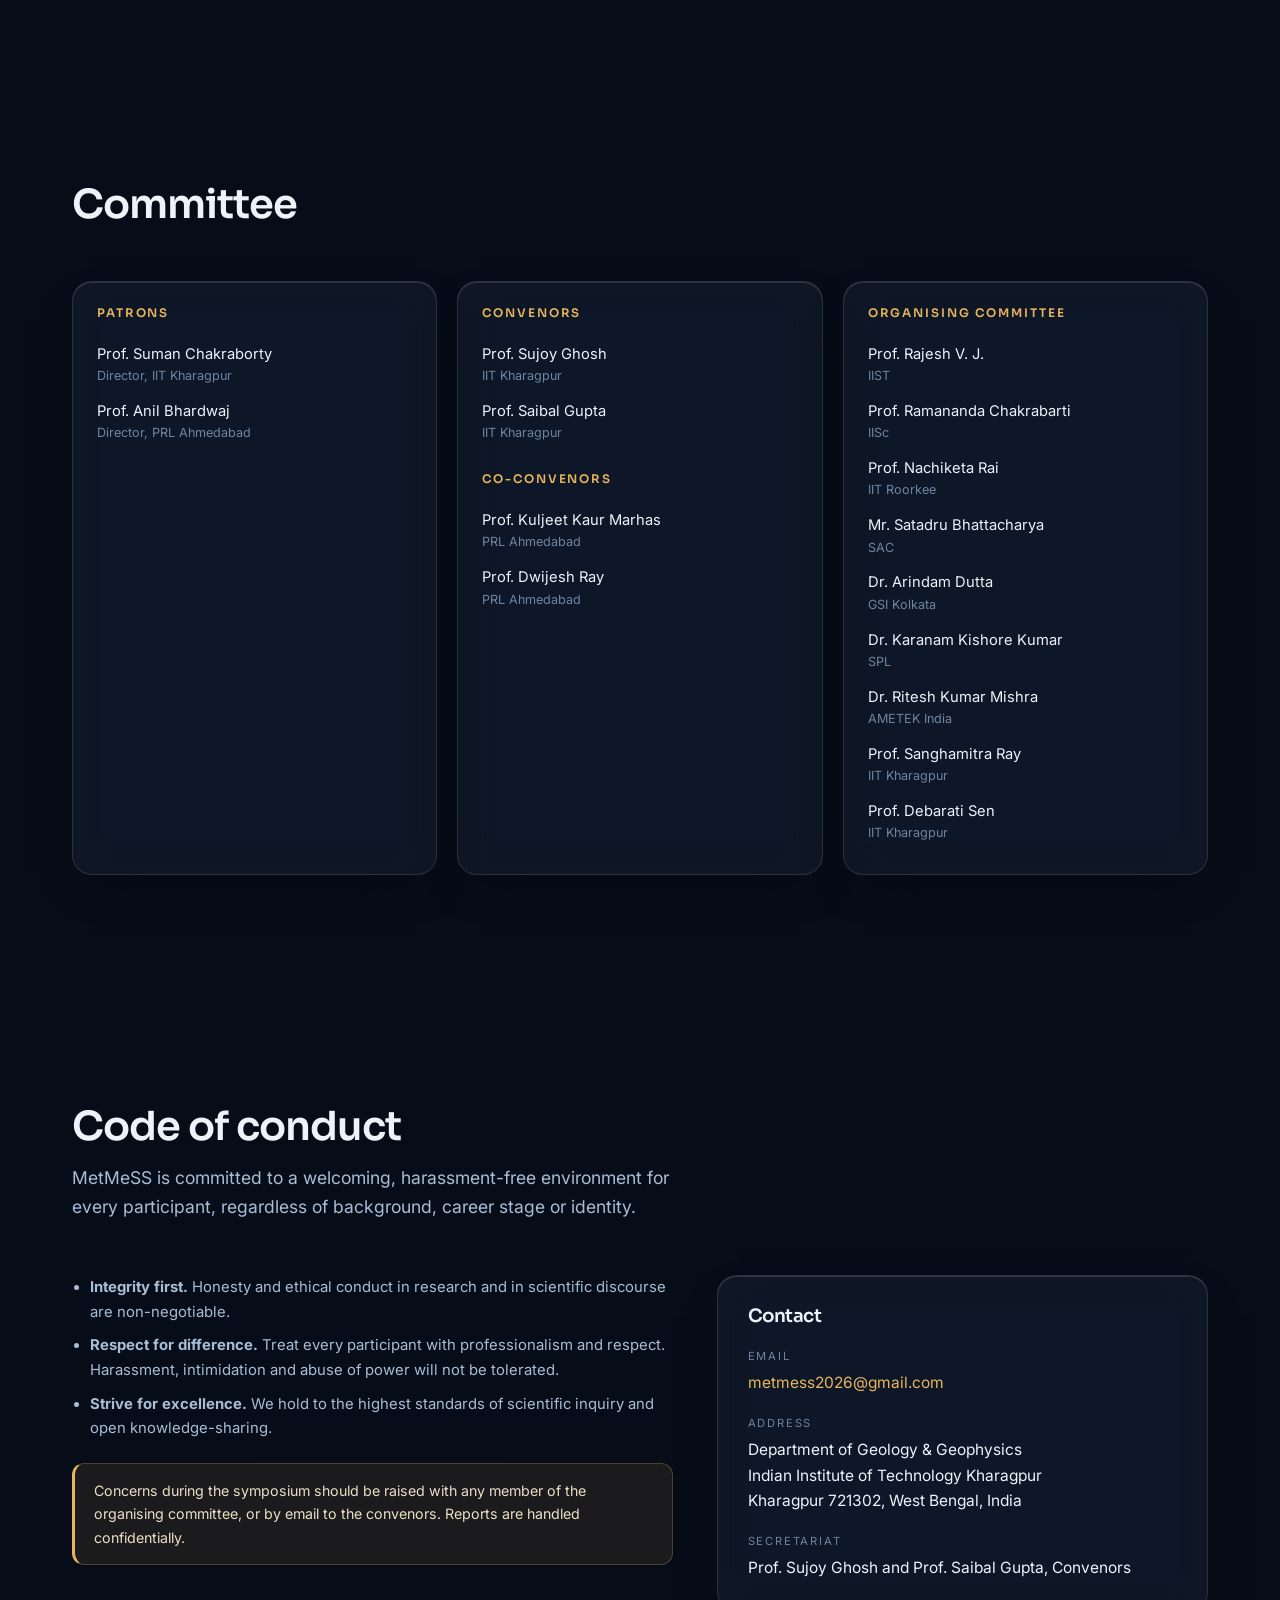
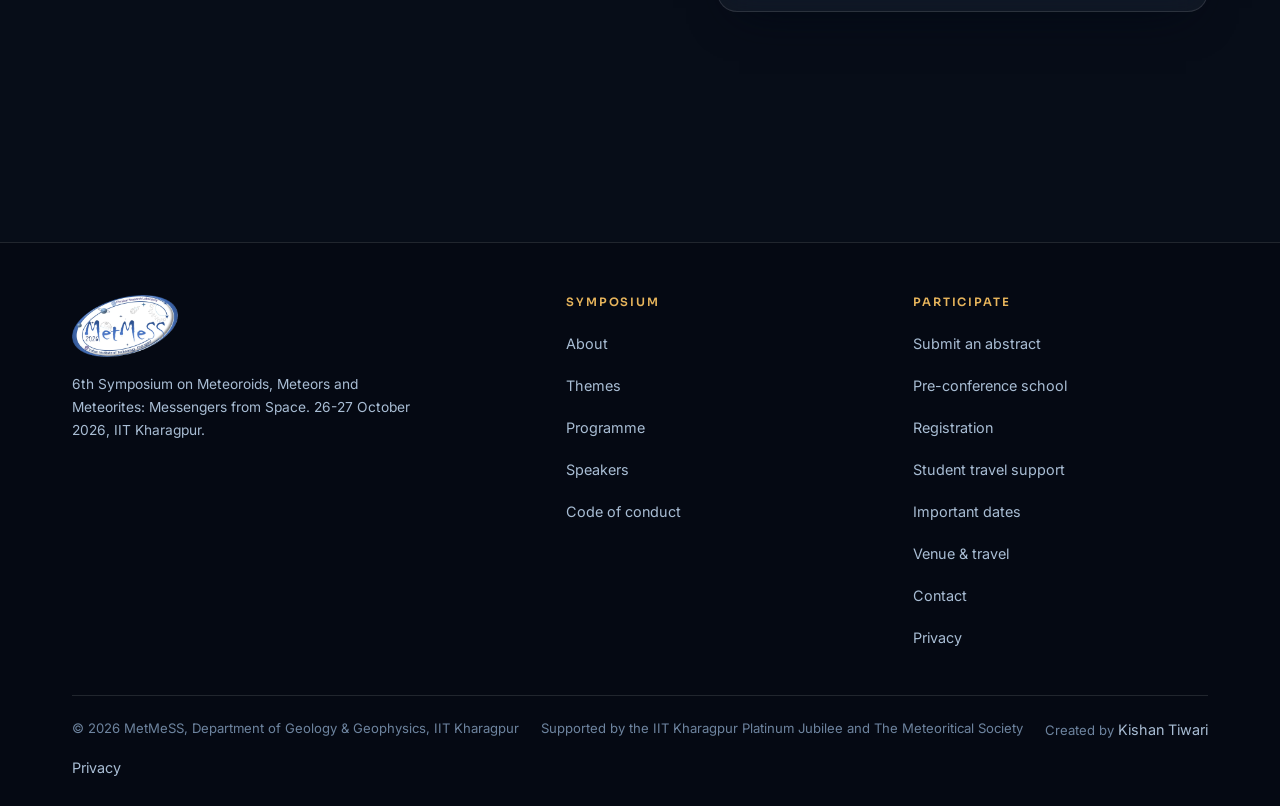
==== commit 0efa1ba5: "Add files via upload" ====
--- a/index.html
+++ b/index.html
@@ -91,7 +91,7 @@
       <div class="btn-row">
         <a class="btn btn-p" href="https://drive.google.com/drive/folders/1peWUJxCTxanFIxBA5Y0kmZNhMjfc-Yil?usp=drive_link" target="_blank" rel="noopener">Photo gallery</a>
         <a class="btn btn-s" href="assets/docs/MetMeSS2026_Programme.pdf" download>Programme (PDF)</a>
-        <a class="btn btn-s" href="#thanks">Highlights</a>
+        <a class="btn btn-s" href="assets/docs/MetMeSS2026_Abstract_Volume.pdf" download>Abstract volume (PDF)</a>
       </div>
     </div>
 
@@ -142,7 +142,7 @@
     <button class="cbtn cnext" type="button" aria-label="Next photo">&#8250;</button>
     <div class="cdots" id="cdots"></div>
   </div>
-  <div class="btn-row" style="margin-top:22px"><a class="btn btn-p" href="https://drive.google.com/drive/folders/1peWUJxCTxanFIxBA5Y0kmZNhMjfc-Yil?usp=drive_link" target="_blank" rel="noopener">View all photos on Google Drive</a><a class="btn btn-s" href="assets/docs/MetMeSS2026_Programme.pdf" download>Programme (PDF)</a></div>
+  <div class="btn-row" style="margin-top:22px"><a class="btn btn-p" href="https://drive.google.com/drive/folders/1peWUJxCTxanFIxBA5Y0kmZNhMjfc-Yil?usp=drive_link" target="_blank" rel="noopener">View all photos on Google Drive</a><a class="btn btn-s" href="assets/docs/MetMeSS2026_Programme.pdf" download>Programme (PDF)</a><a class="btn btn-s" href="assets/docs/MetMeSS2026_Abstract_Volume.pdf" download>Abstract volume (PDF)</a></div>
   <style>
     .carousel{position:relative;margin-top:26px;border-radius:18px;overflow:hidden;background:rgba(255,255,255,.04)}
     .ctrack{display:flex;overflow-x:auto;scroll-snap-type:x mandatory;scroll-behavior:smooth;scrollbar-width:none}
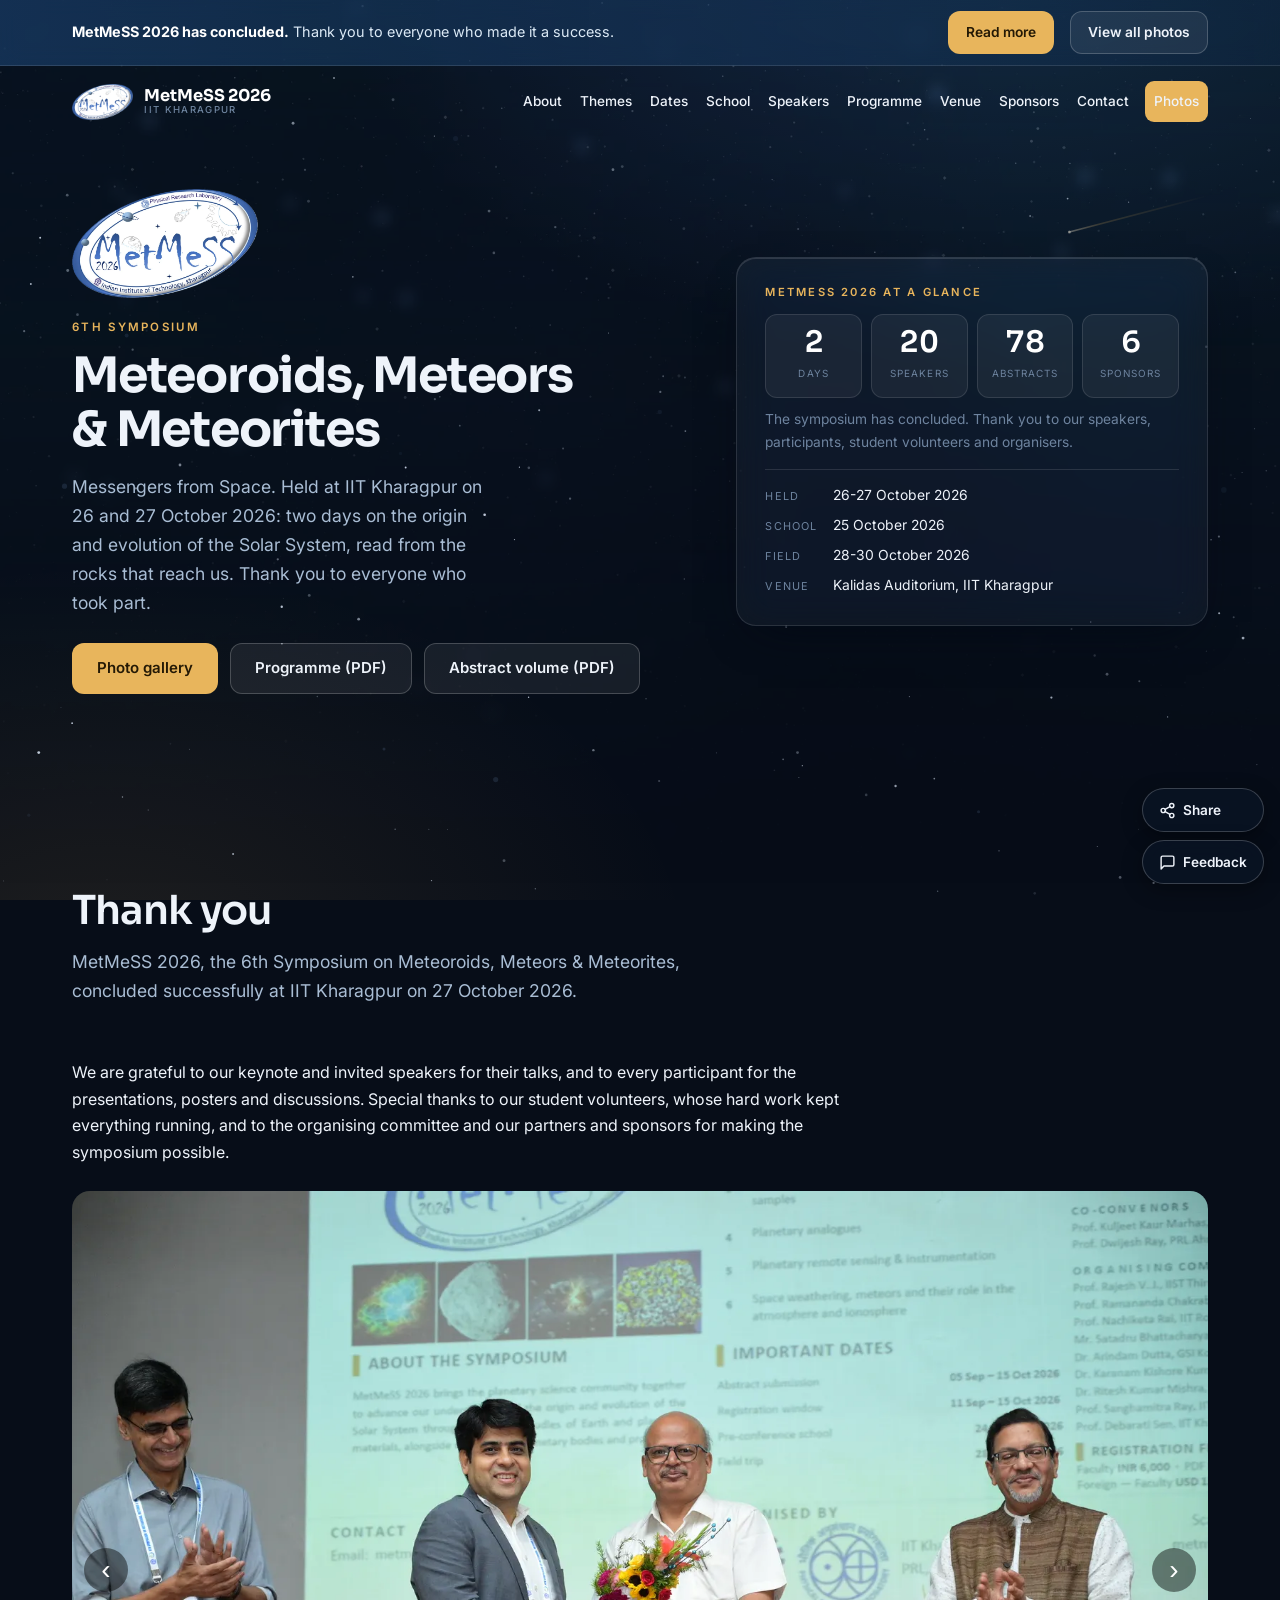
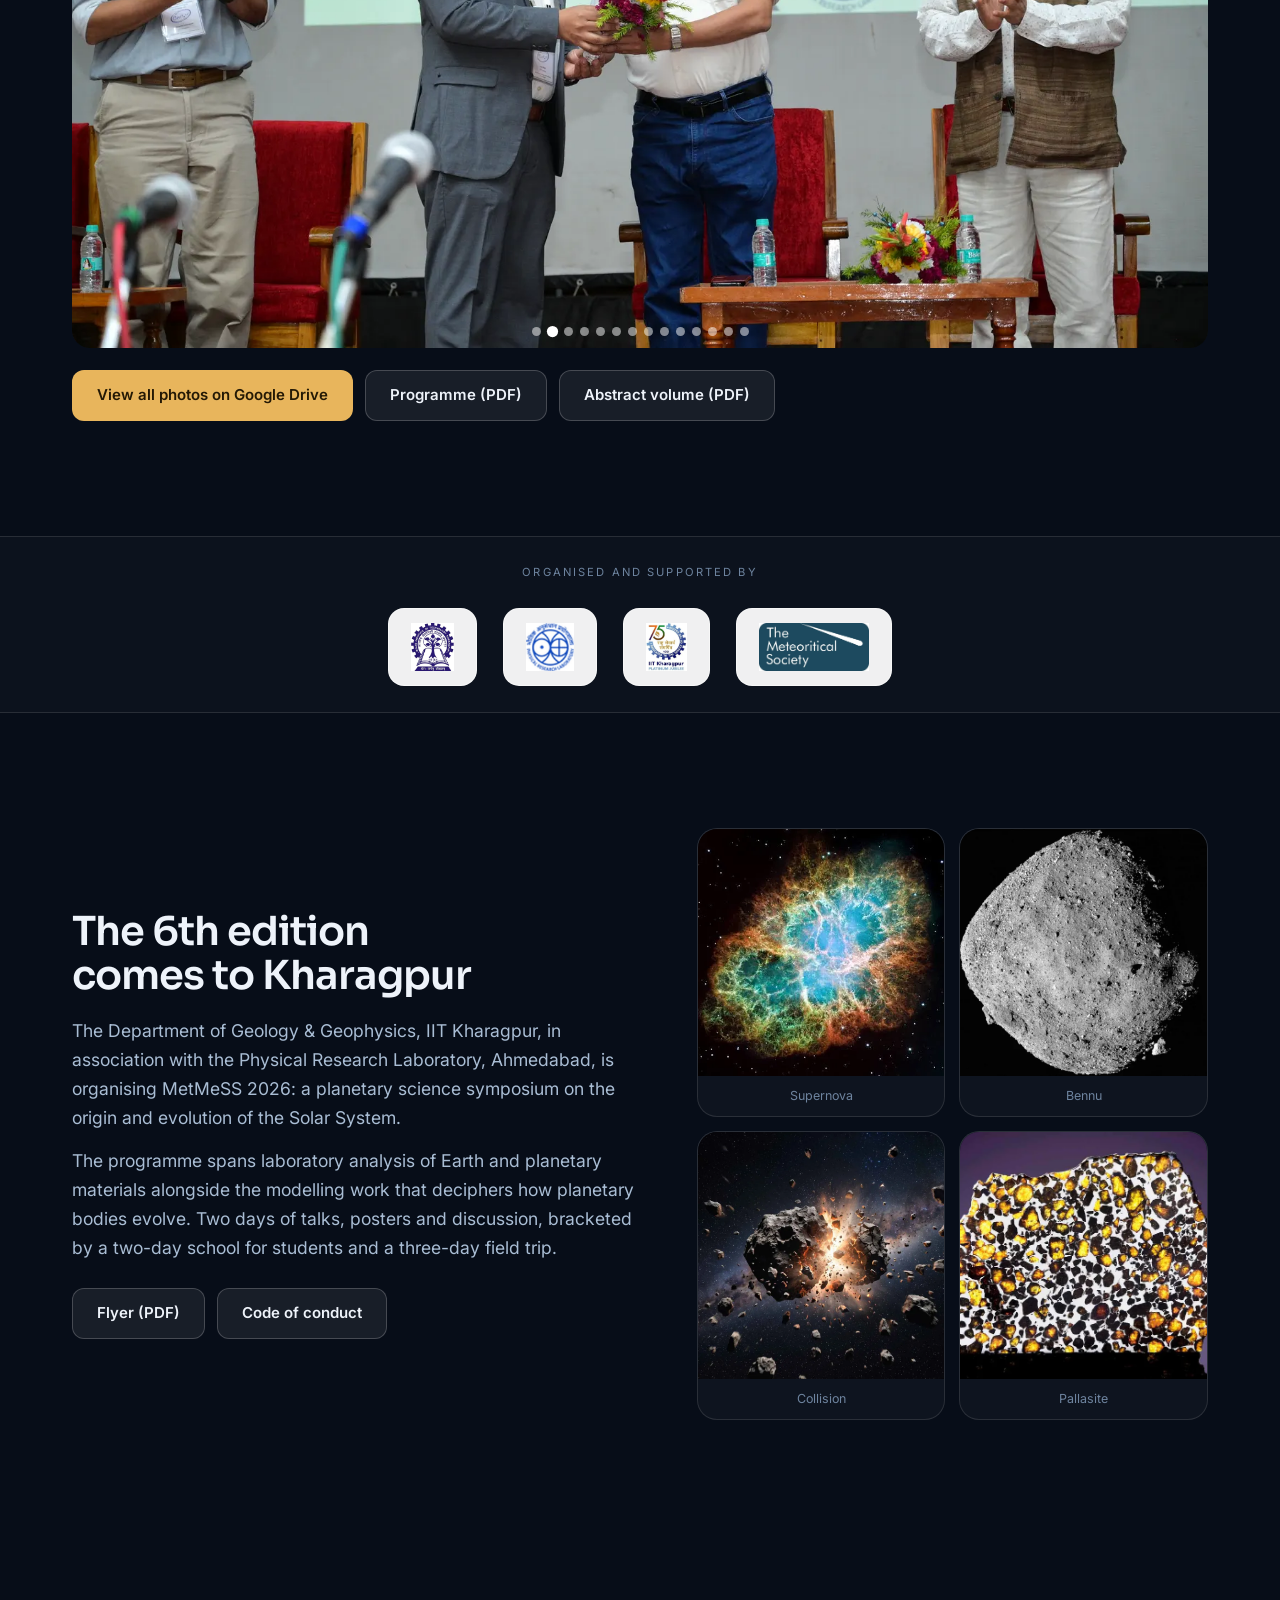
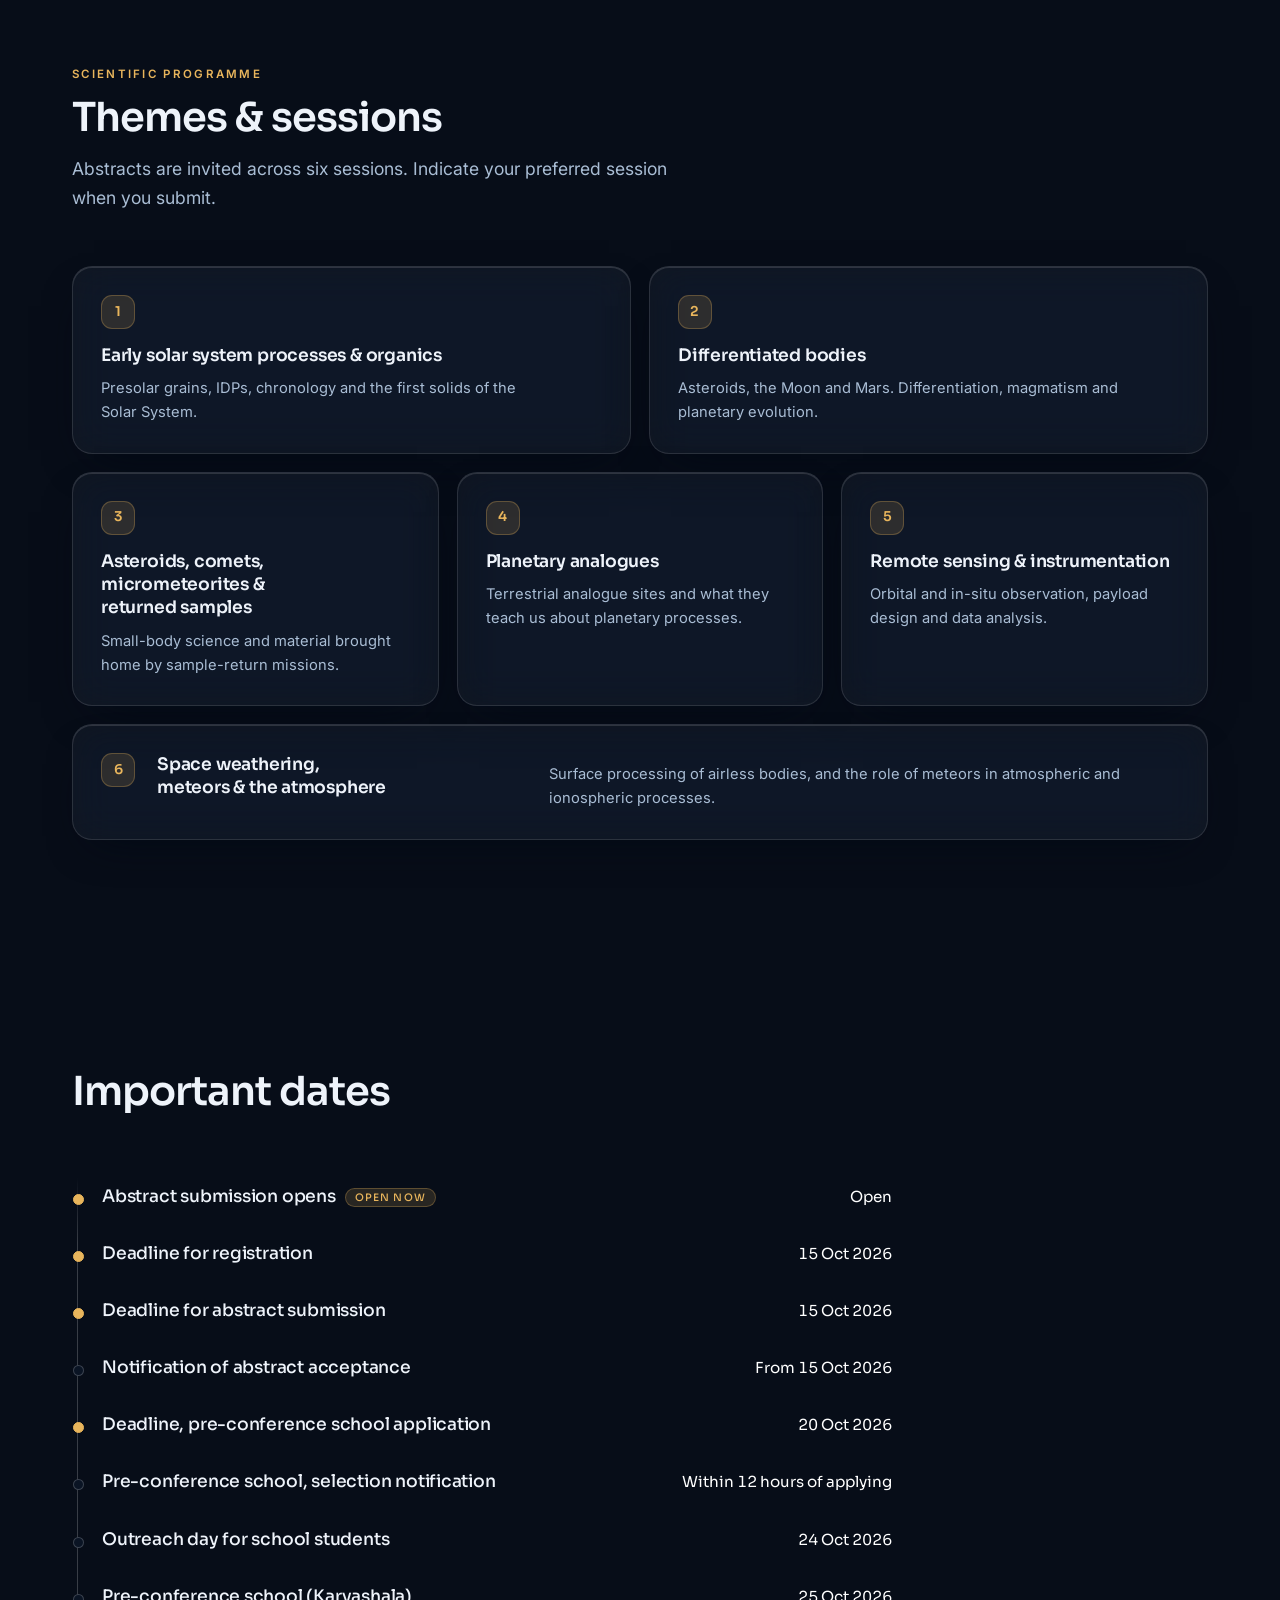
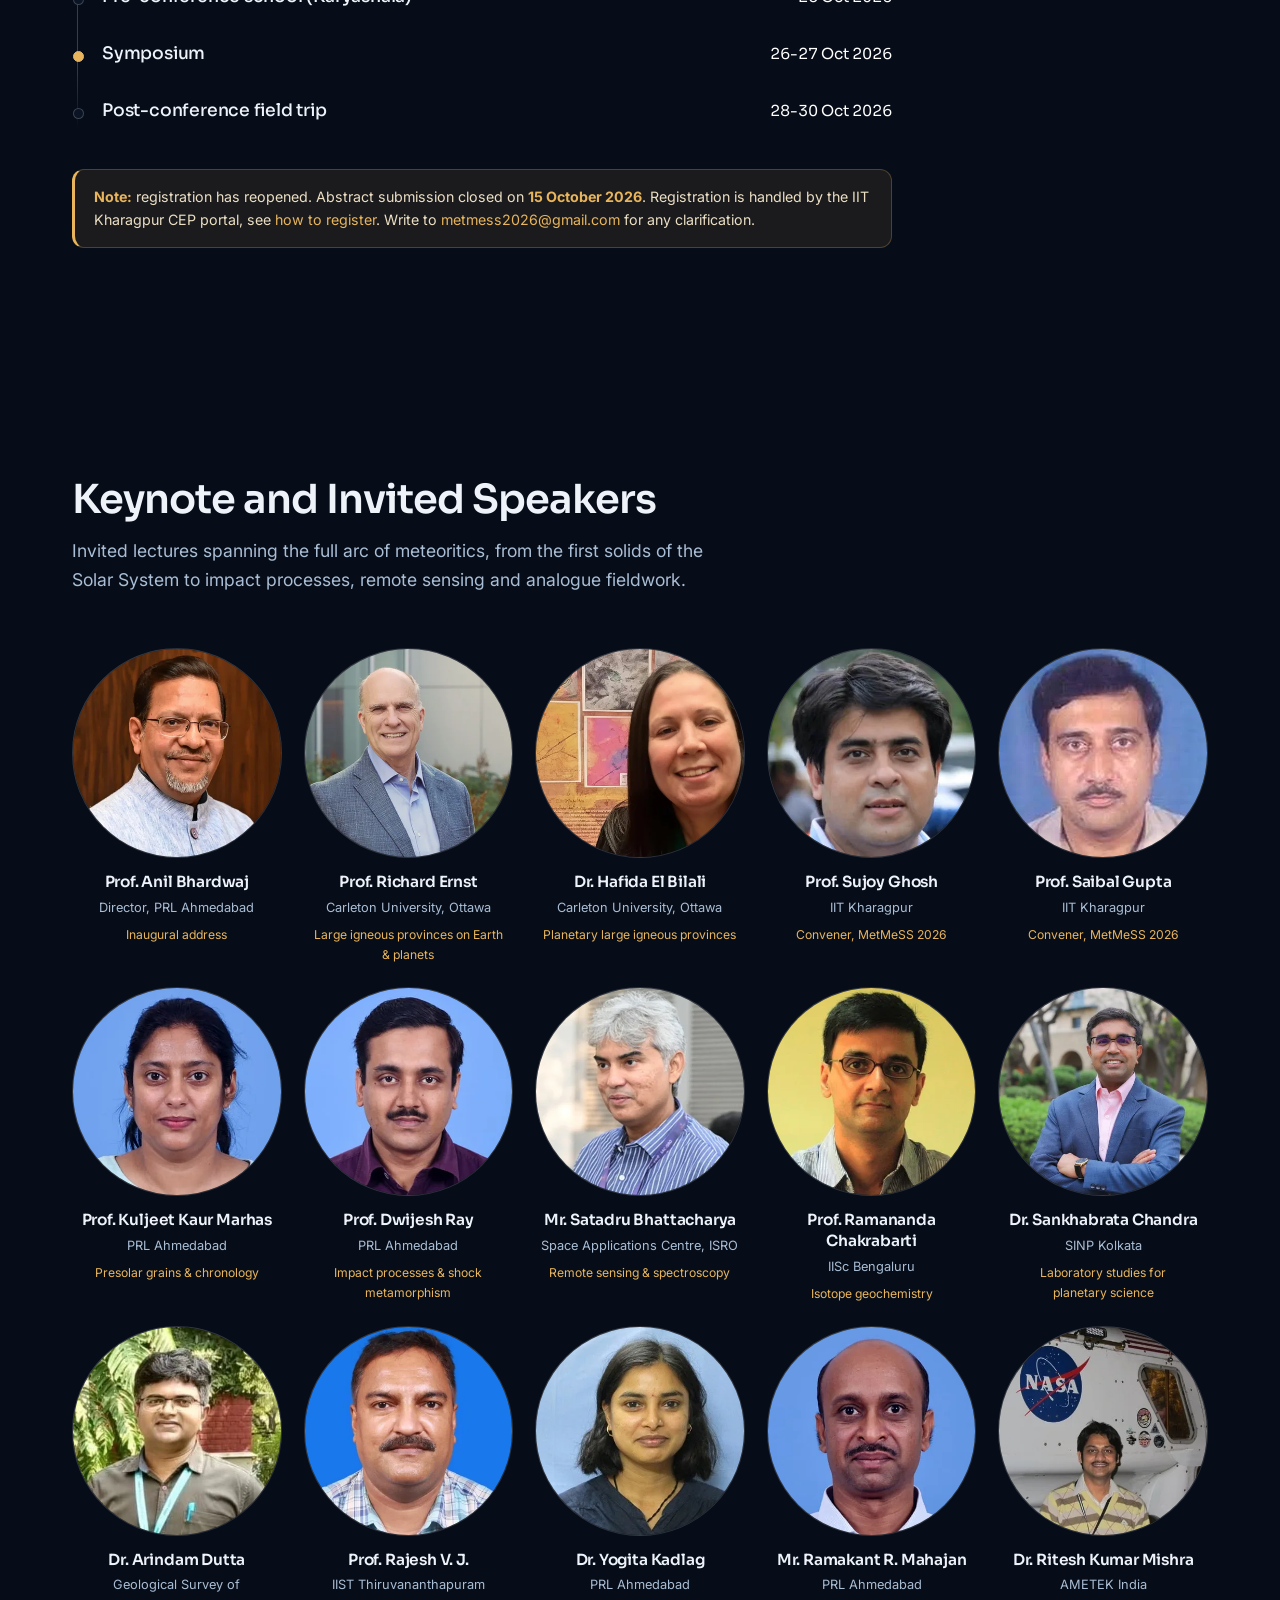
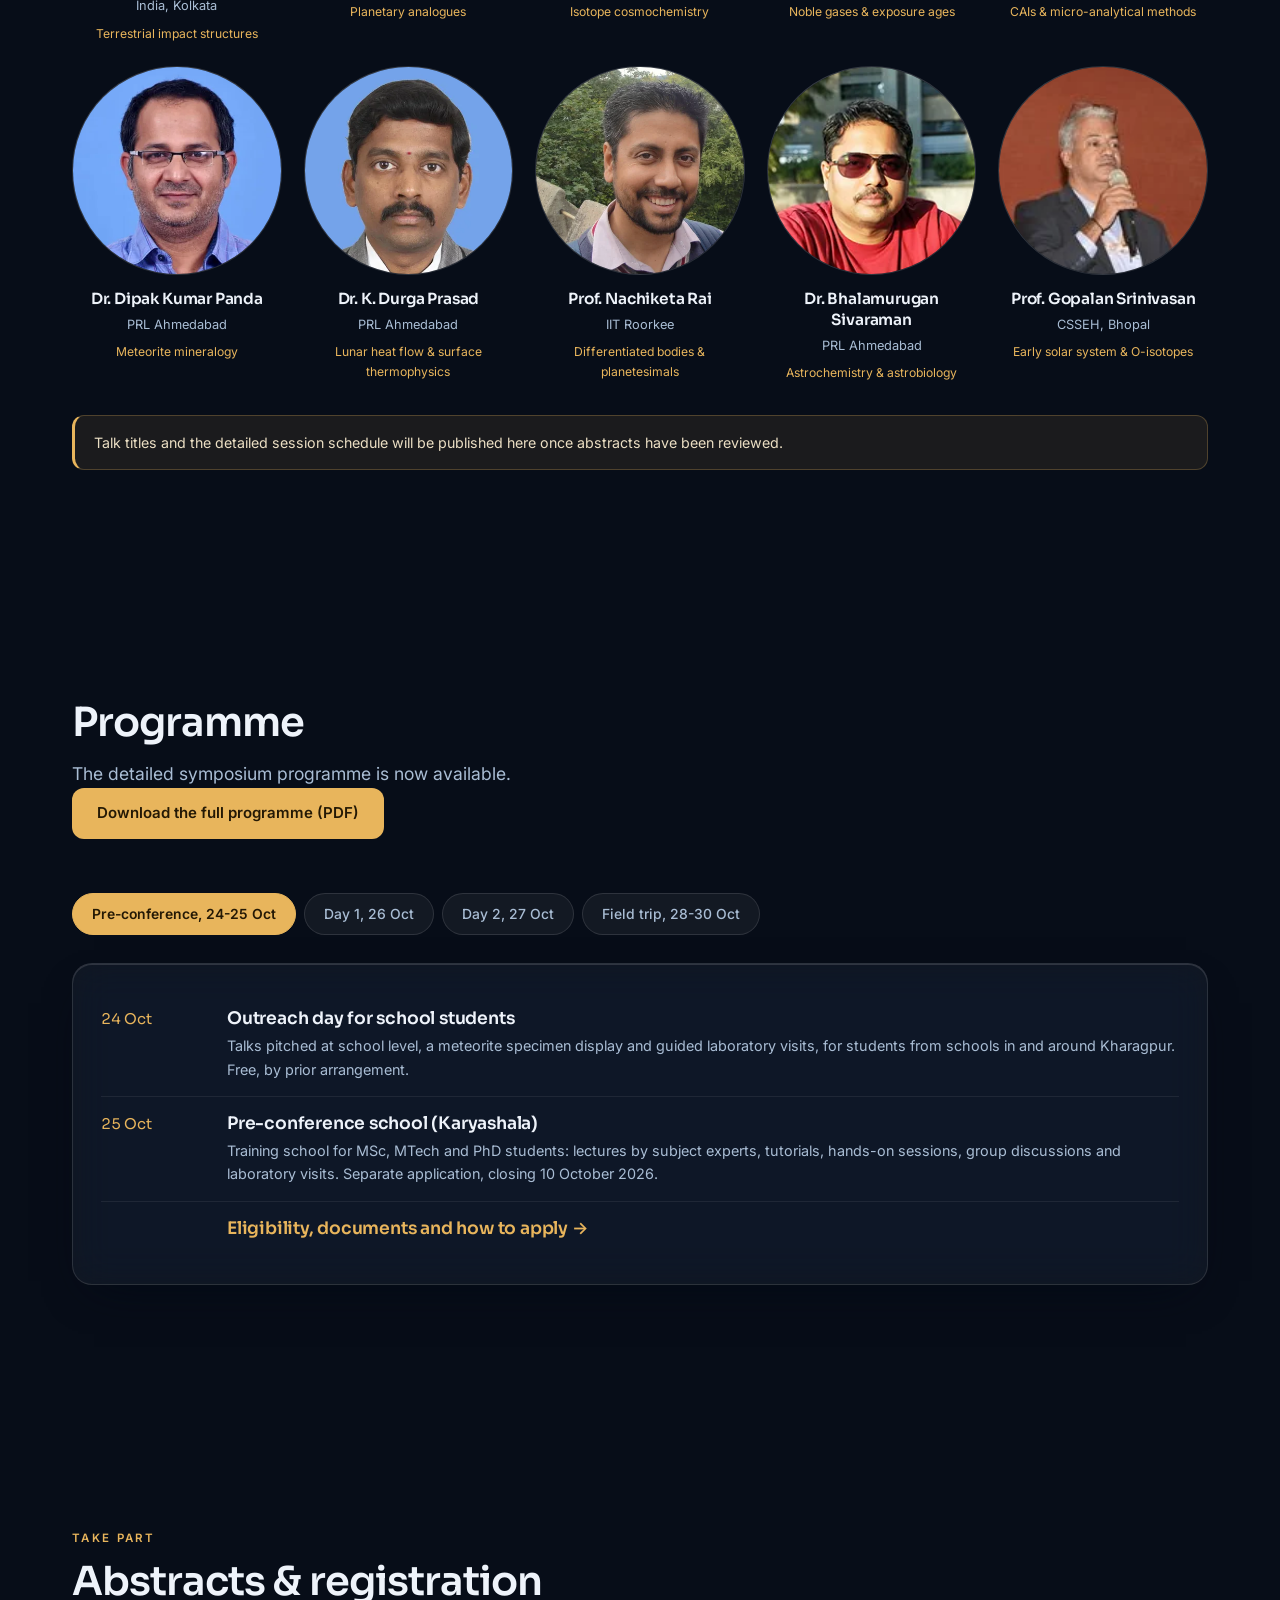
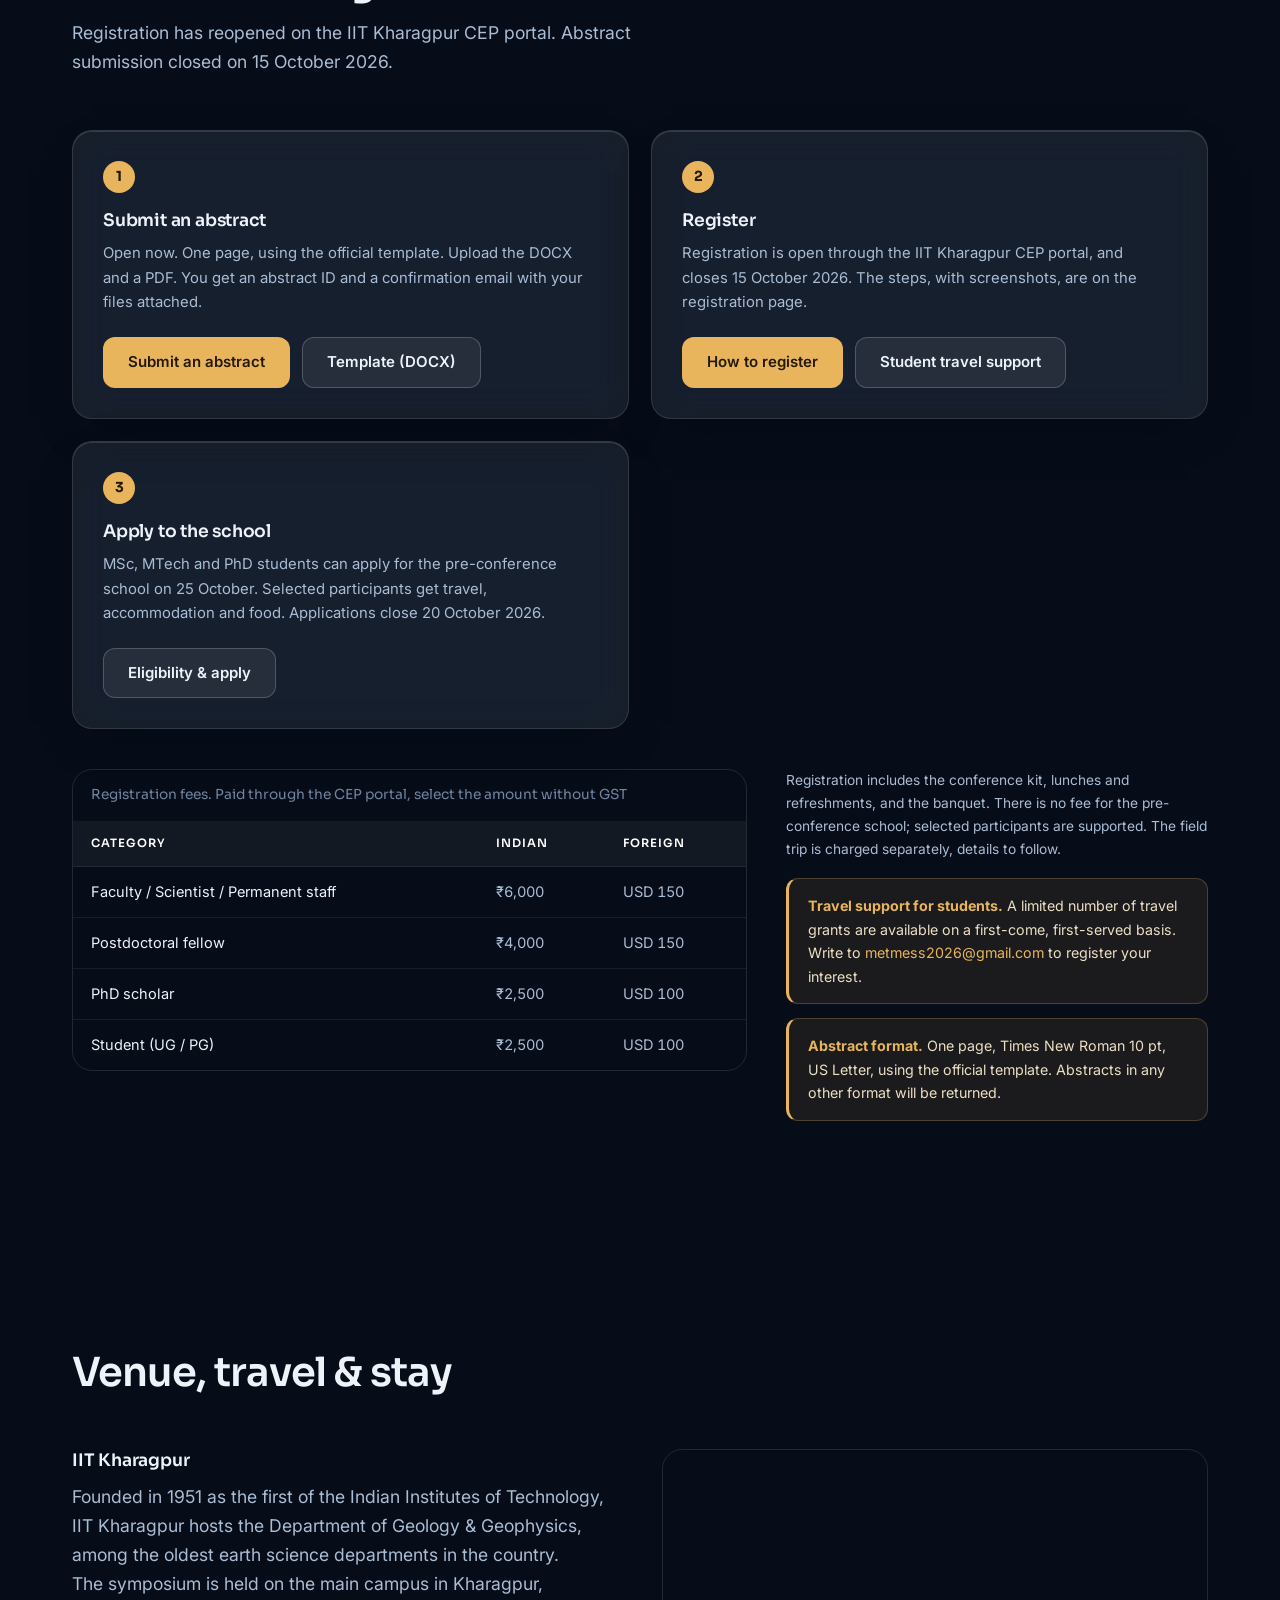
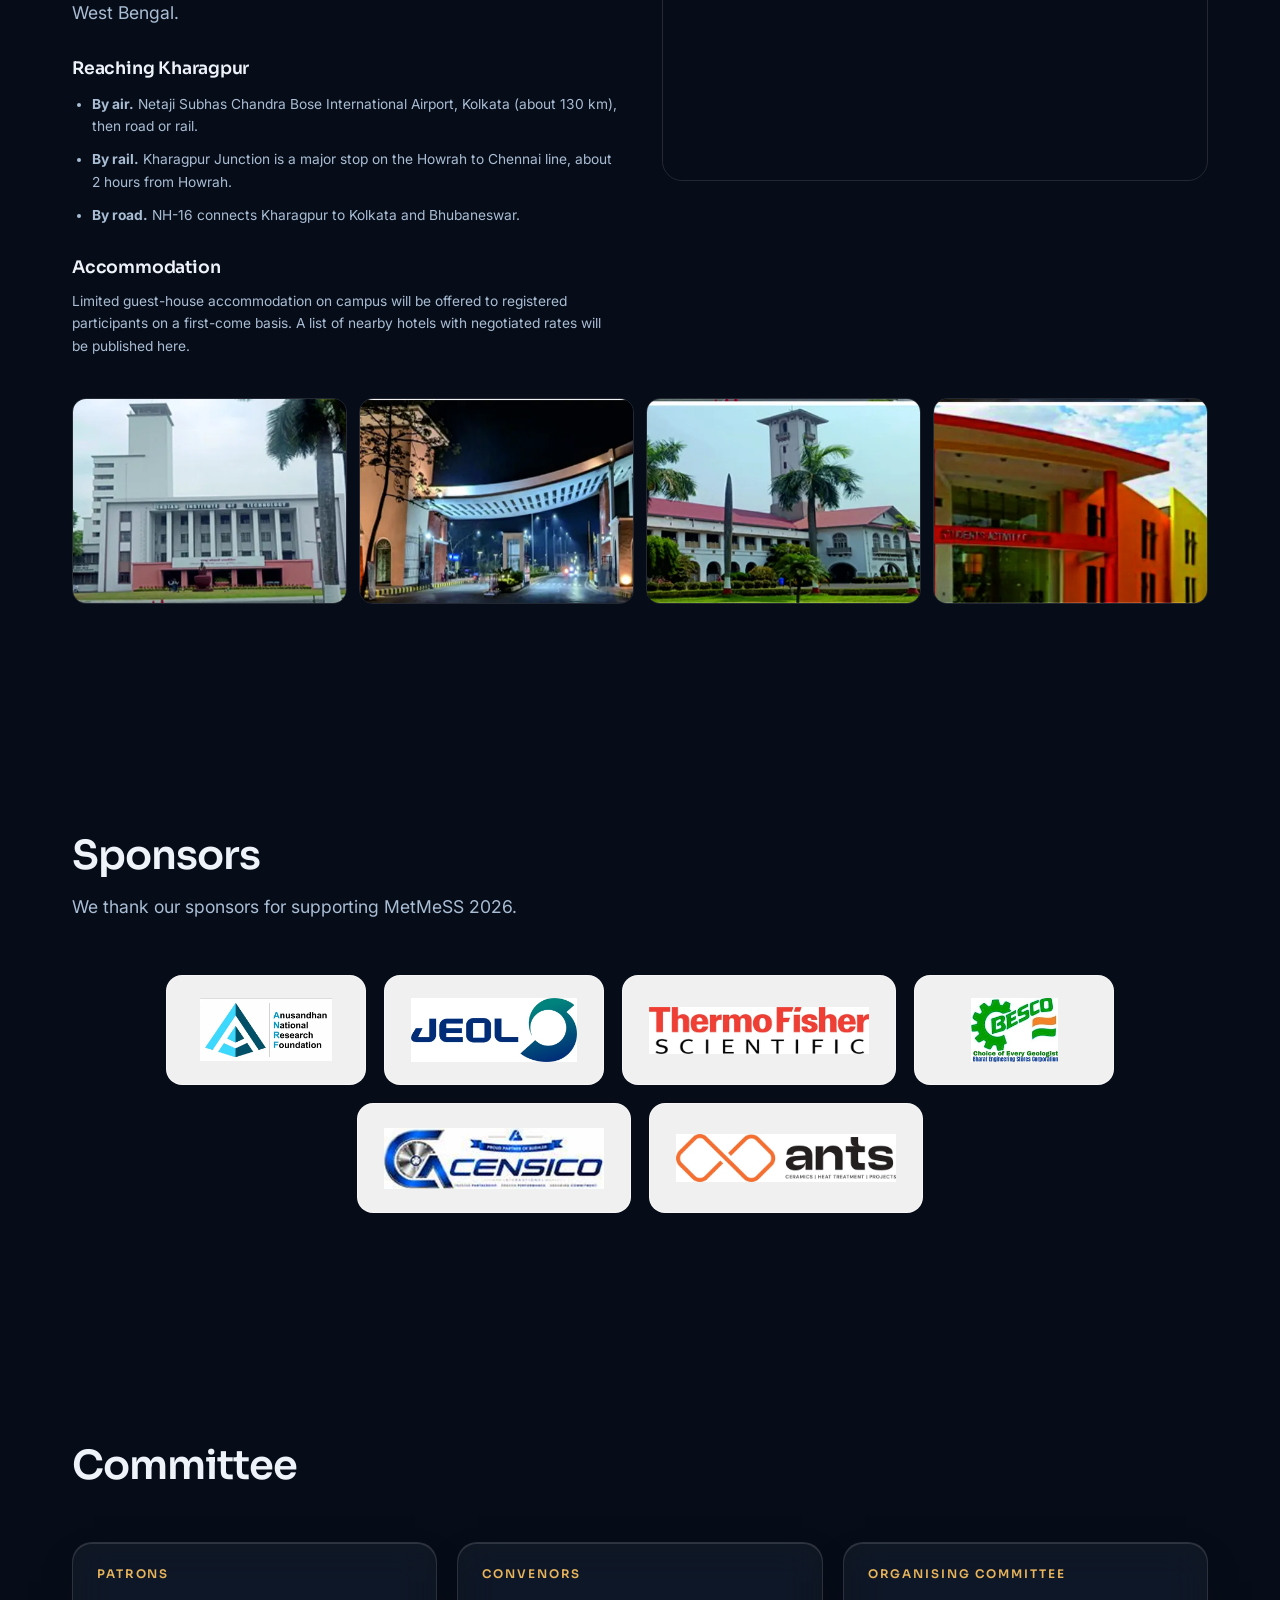
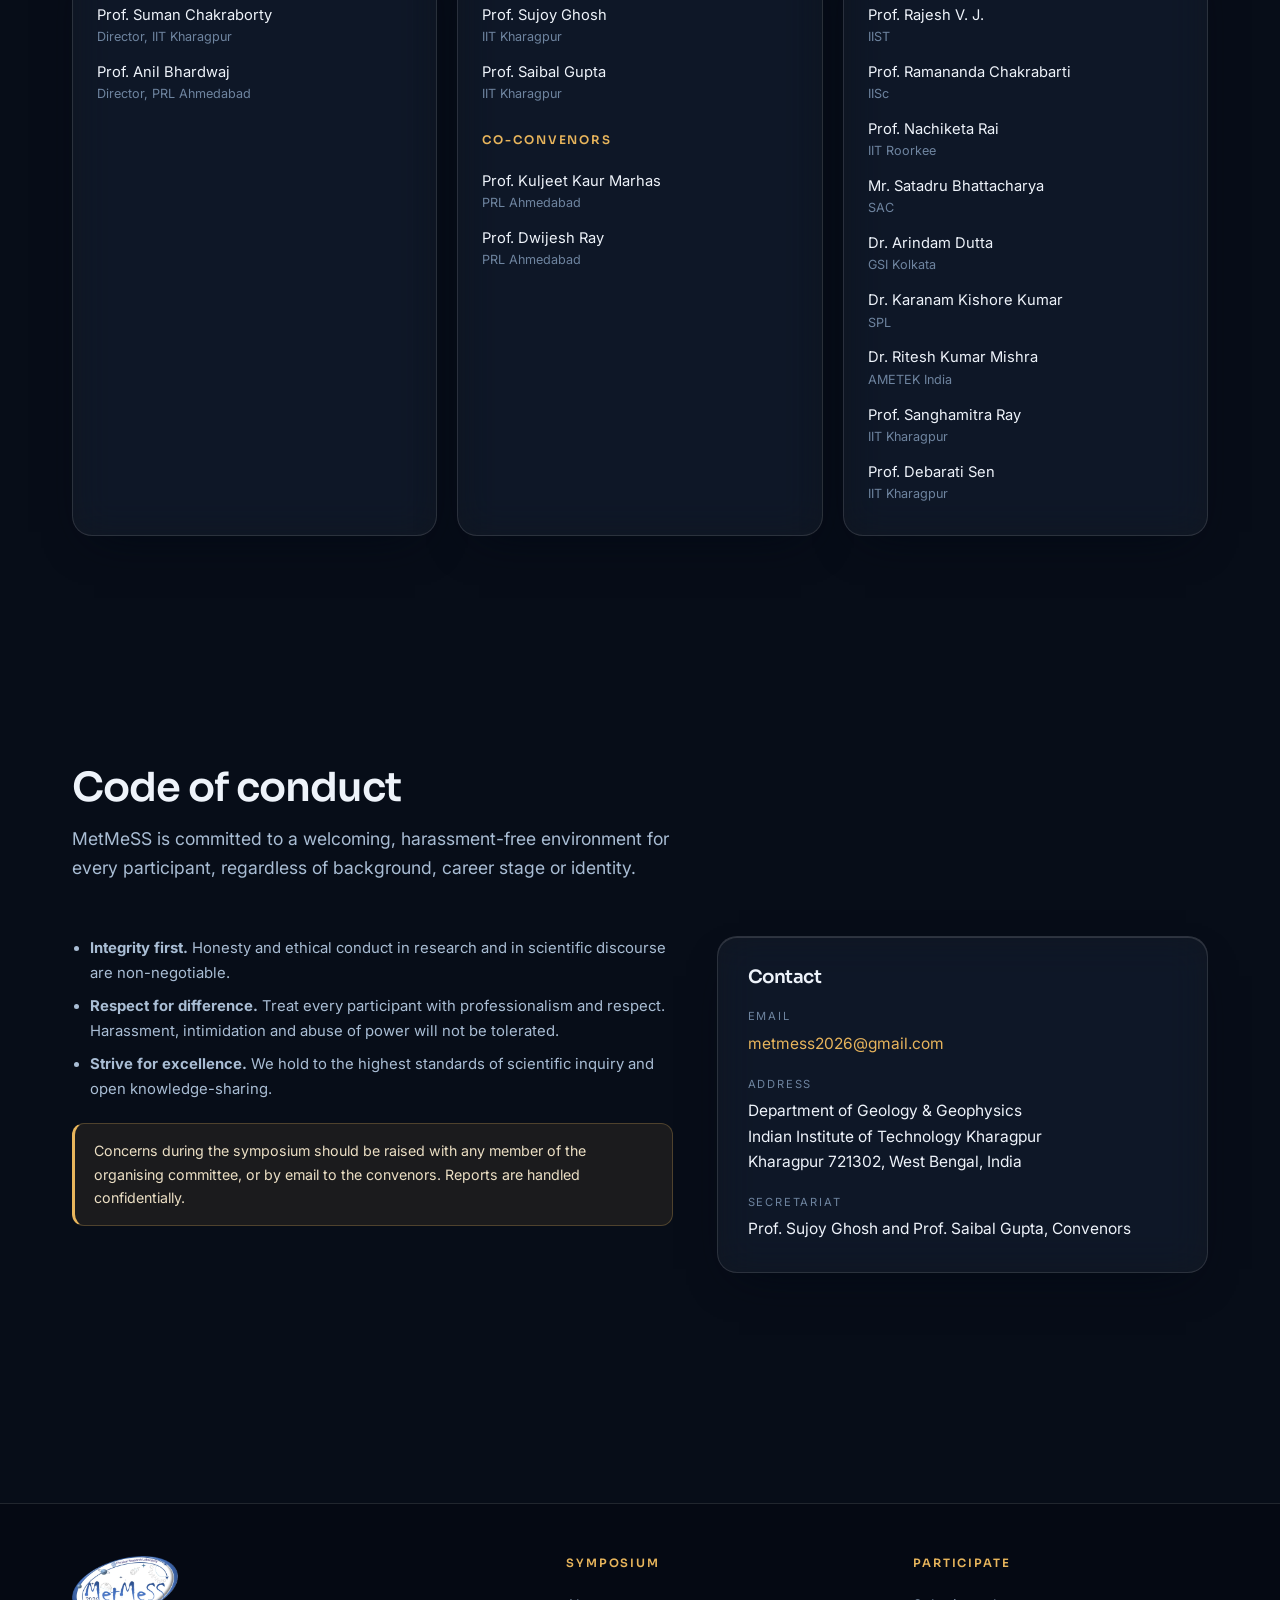
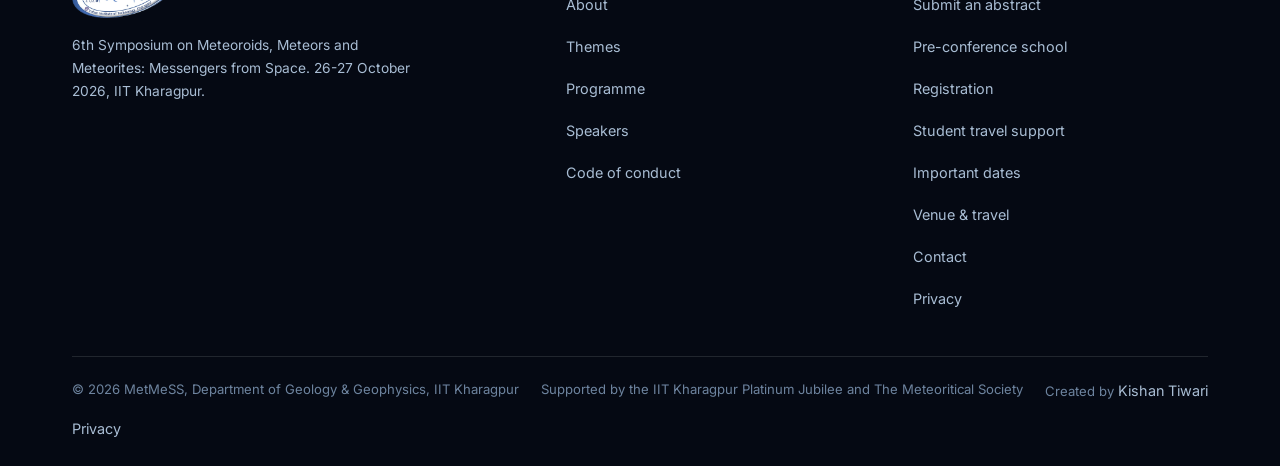
==== commit 67b1bc0e: "Add files via upload" ====
--- a/index.html
+++ b/index.html
@@ -99,7 +99,7 @@
       <h2 id="cdh">MetMeSS 2026 at a glance</h2>
       <div class="cd-grid">
         <div><b>2</b><small>Days</small></div>
-        <div><b>22</b><small>Speakers</small></div>
+        <div><b>20</b><small>Speakers</small></div>
         <div><b>78</b><small>Abstracts</small></div>
         <div><b>6</b><small>Sponsors</small></div>
       </div>
@@ -273,11 +273,9 @@
     <div class="person"><div class="ph"><img src="assets/img/speakers/yogita-kadlag.webp" width="360" height="297" loading="lazy" decoding="async" alt="Dr. Yogita Kadlag" onerror="this.remove()"><span aria-hidden="true">YK</span></div><h3>Dr. Yogita Kadlag</h3><p class="aff">PRL Ahmedabad</p><p class="topic">Isotope cosmochemistry</p></div>
     <div class="person"><div class="ph"><img src="assets/img/speakers/ramakant-r-mahajan.webp" width="400" height="400" loading="lazy" decoding="async" alt="Mr. Ramakant R. Mahajan" onerror="this.remove()"><span aria-hidden="true">RM</span></div><h3>Mr. Ramakant R. Mahajan</h3><p class="aff">PRL Ahmedabad</p><p class="topic">Noble gases &amp; exposure ages</p></div>
     <div class="person"><div class="ph"><img src="assets/img/speakers/ritesh-kumar-mishra.webp" width="400" height="400" loading="lazy" decoding="async" alt="Dr. Ritesh Kumar Mishra" onerror="this.remove()"><span aria-hidden="true">RM</span></div><h3>Dr. Ritesh Kumar Mishra</h3><p class="aff">AMETEK India</p><p class="topic">CAIs &amp; micro-analytical methods</p></div>
-    <div class="person"><div class="ph"><img src="assets/img/speakers/goutam-dev-mukherjee.webp" width="400" height="400" loading="lazy" decoding="async" alt="Prof. Goutam Dev Mukherjee" onerror="this.remove()"><span aria-hidden="true">GM</span></div><h3>Prof. Goutam Dev Mukherjee</h3><p class="aff">IISER Kolkata</p><p class="topic">High-pressure physics</p></div>
     <div class="person"><div class="ph"><img src="assets/img/speakers/dipak-kumar-panda.webp" width="400" height="400" loading="lazy" decoding="async" alt="Dr. Dipak Kumar Panda" onerror="this.remove()"><span aria-hidden="true">DP</span></div><h3>Dr. Dipak Kumar Panda</h3><p class="aff">PRL Ahmedabad</p><p class="topic">Meteorite mineralogy</p></div>
     <div class="person"><div class="ph"><img src="assets/img/speakers/durga-prasad.webp" width="400" height="400" loading="lazy" decoding="async" alt="Dr. K. Durga Prasad" onerror="this.remove()"><span aria-hidden="true">DP</span></div><h3>Dr. K. Durga Prasad</h3><p class="aff">PRL Ahmedabad</p><p class="topic">Lunar heat flow &amp; surface thermophysics</p></div>
     <div class="person"><div class="ph"><img src="assets/img/speakers/nachiketa-rai.webp" width="400" height="400" loading="lazy" decoding="async" alt="Prof. Nachiketa Rai" onerror="this.remove()"><span aria-hidden="true">NR</span></div><h3>Prof. Nachiketa Rai</h3><p class="aff">IIT Roorkee</p><p class="topic">Differentiated bodies &amp; planetesimals</p></div>
-    <div class="person"><div class="ph"><img src="assets/img/speakers/anil-dutt-shukla.webp" width="400" height="400" loading="lazy" decoding="async" alt="Dr. Anil Dutt Shukla" onerror="this.remove()"><span aria-hidden="true">AS</span></div><h3>Dr. Anil Dutt Shukla</h3><p class="aff">HNB Garhwal University</p><p class="topic">Elemental &amp; isotope geochemistry</p></div>
     <div class="person"><div class="ph"><img src="assets/img/speakers/bhalamurugan-sivaraman.webp" width="200" height="246" loading="lazy" decoding="async" alt="Dr. Bhalamurugan Sivaraman" onerror="this.remove()"><span aria-hidden="true">BS</span></div><h3>Dr. Bhalamurugan Sivaraman</h3><p class="aff">PRL Ahmedabad</p><p class="topic">Astrochemistry &amp; astrobiology</p></div>
     <div class="person"><div class="ph"><img src="assets/img/speakers/gopalan-srinivasan.webp" width="140" height="152" loading="lazy" decoding="async" alt="Prof. Gopalan Srinivasan" onerror="this.remove()"><span aria-hidden="true">GS</span></div><h3>Prof. Gopalan Srinivasan</h3><p class="aff">CSSEH, Bhopal</p><p class="topic">Early solar system &amp; O-isotopes</p></div>
   </div>
